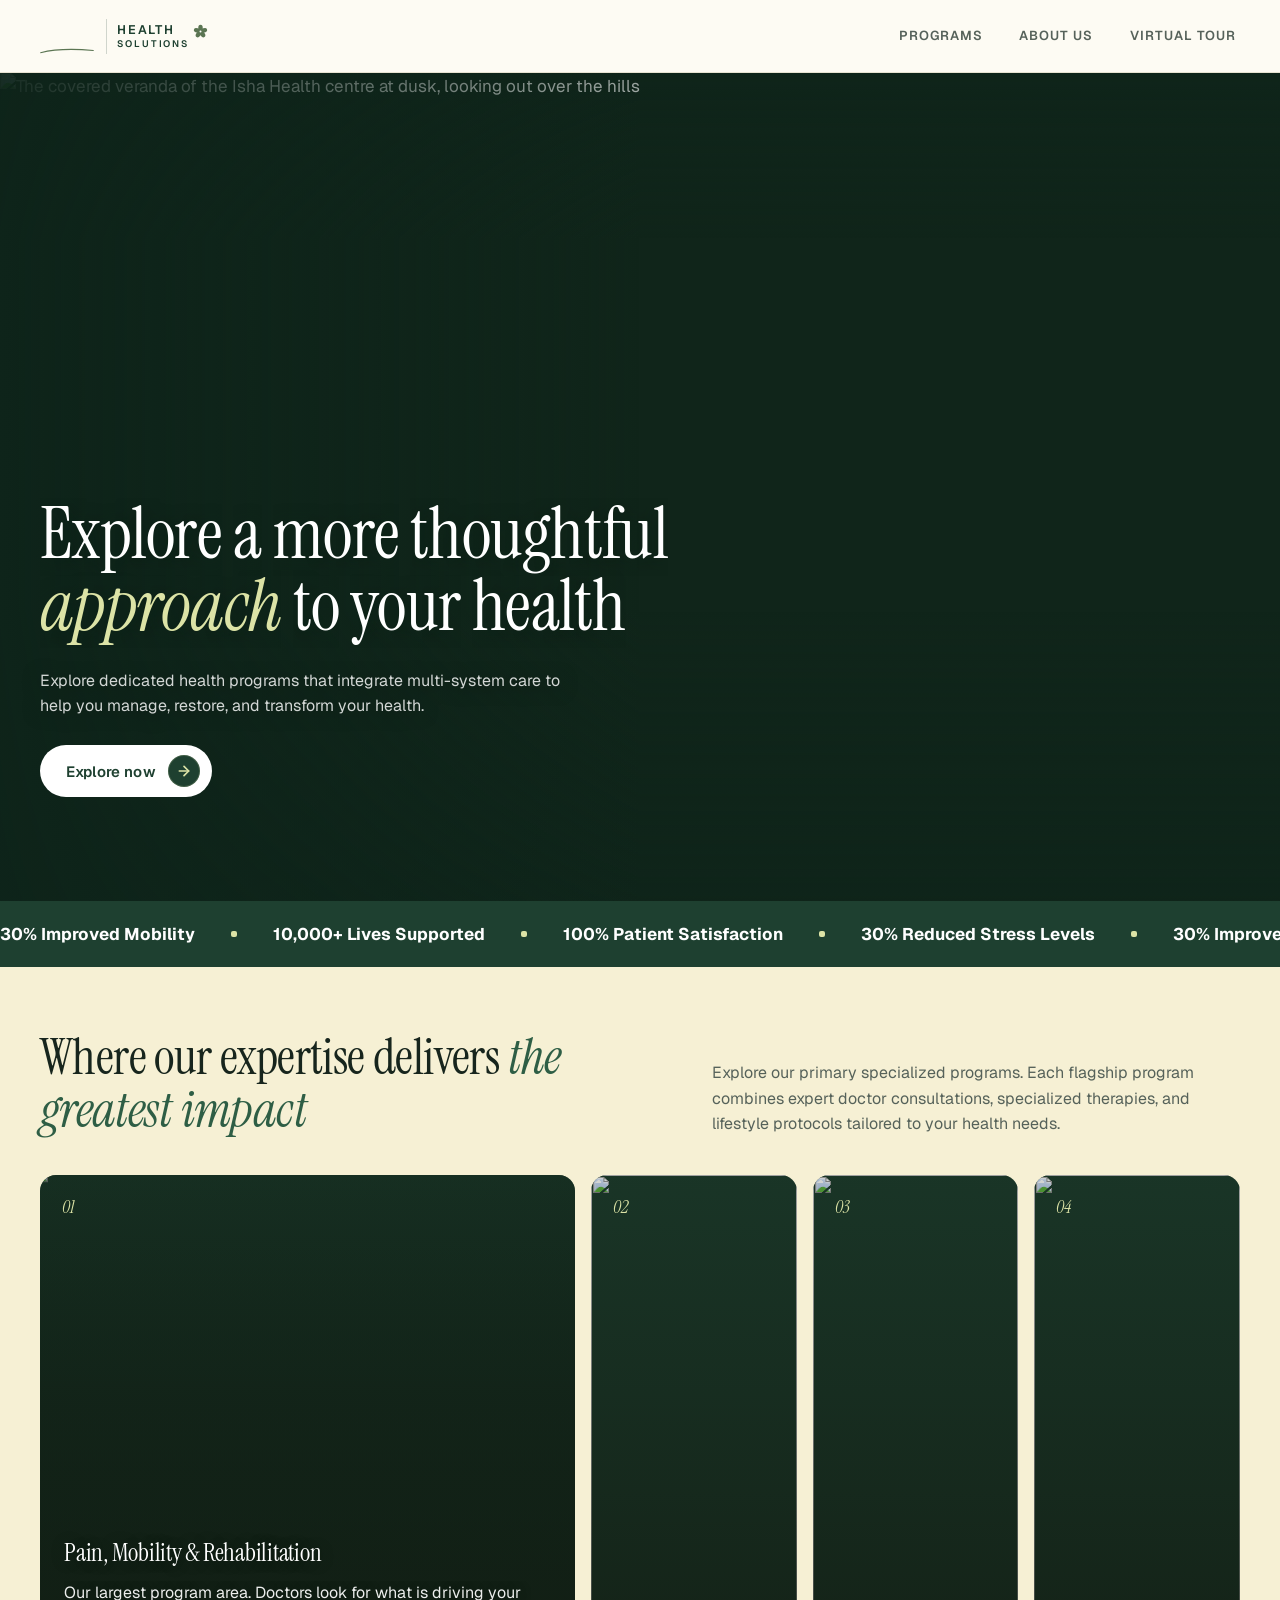
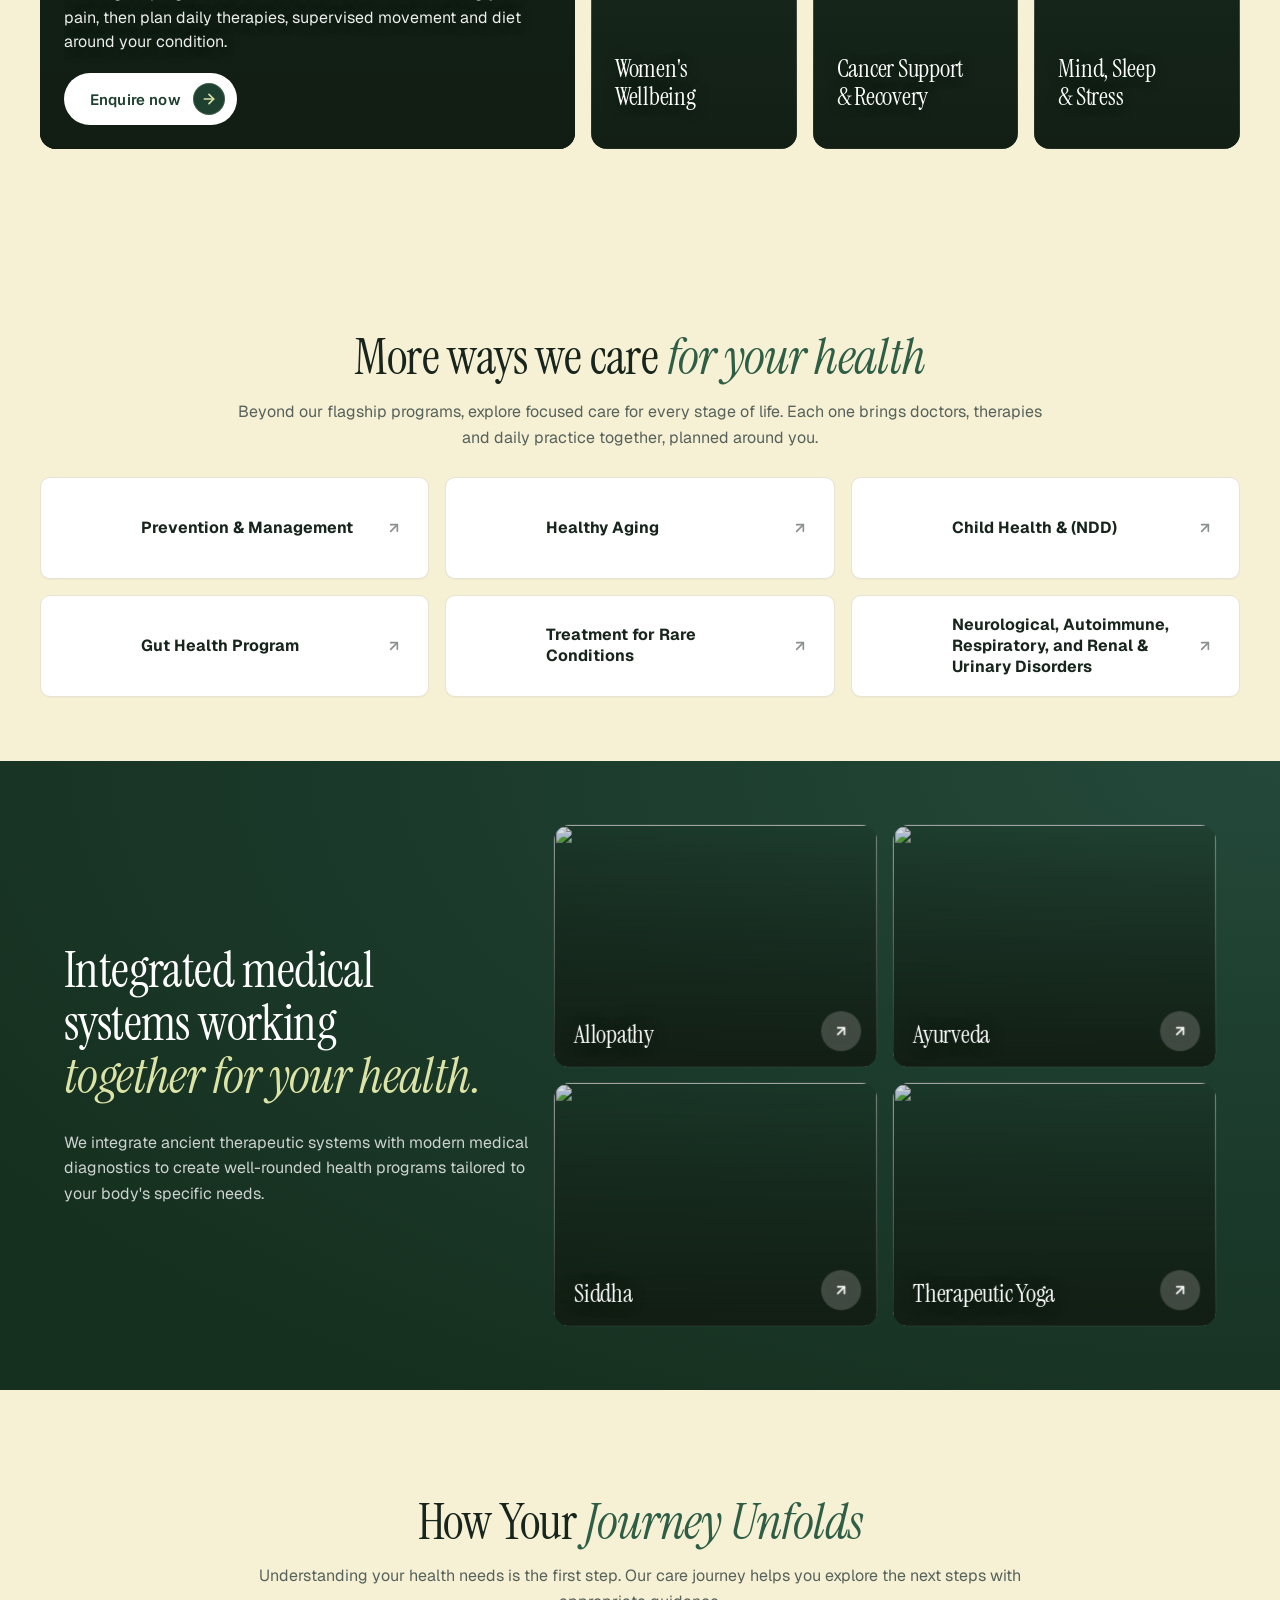
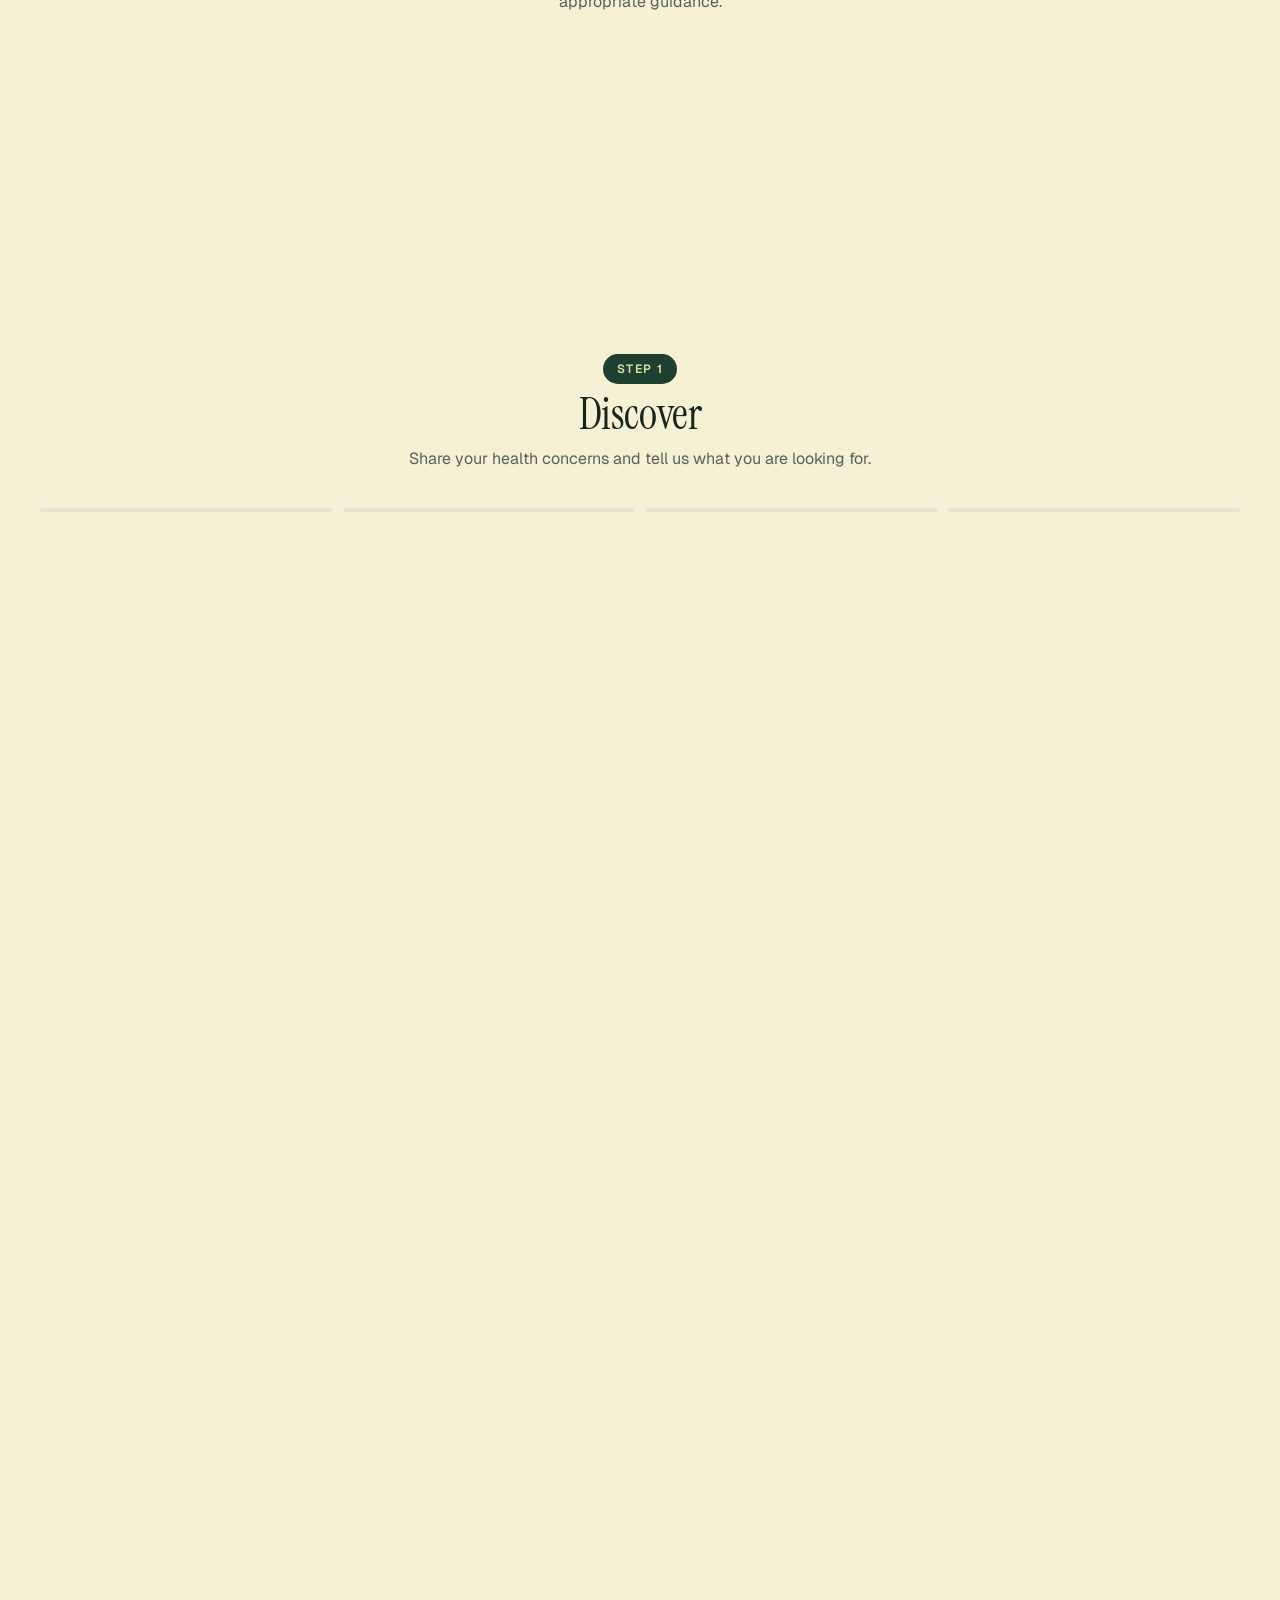
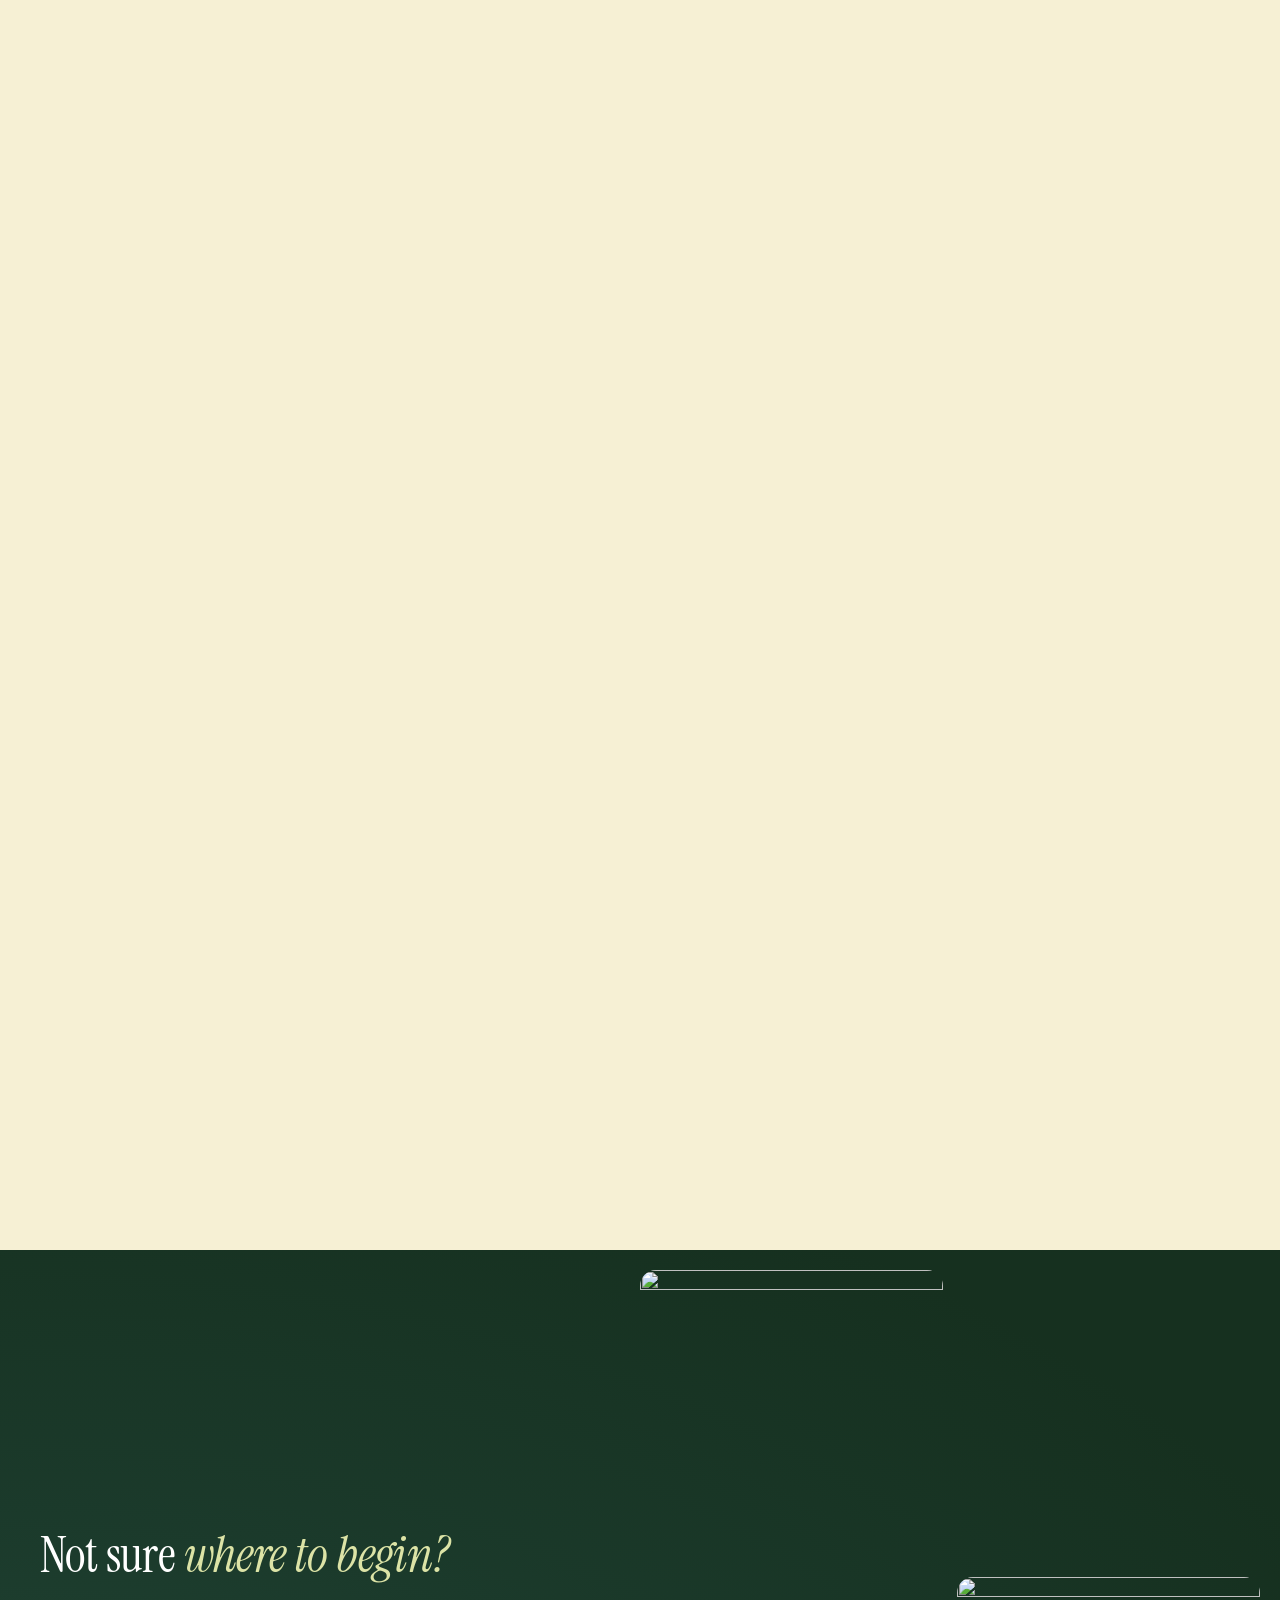
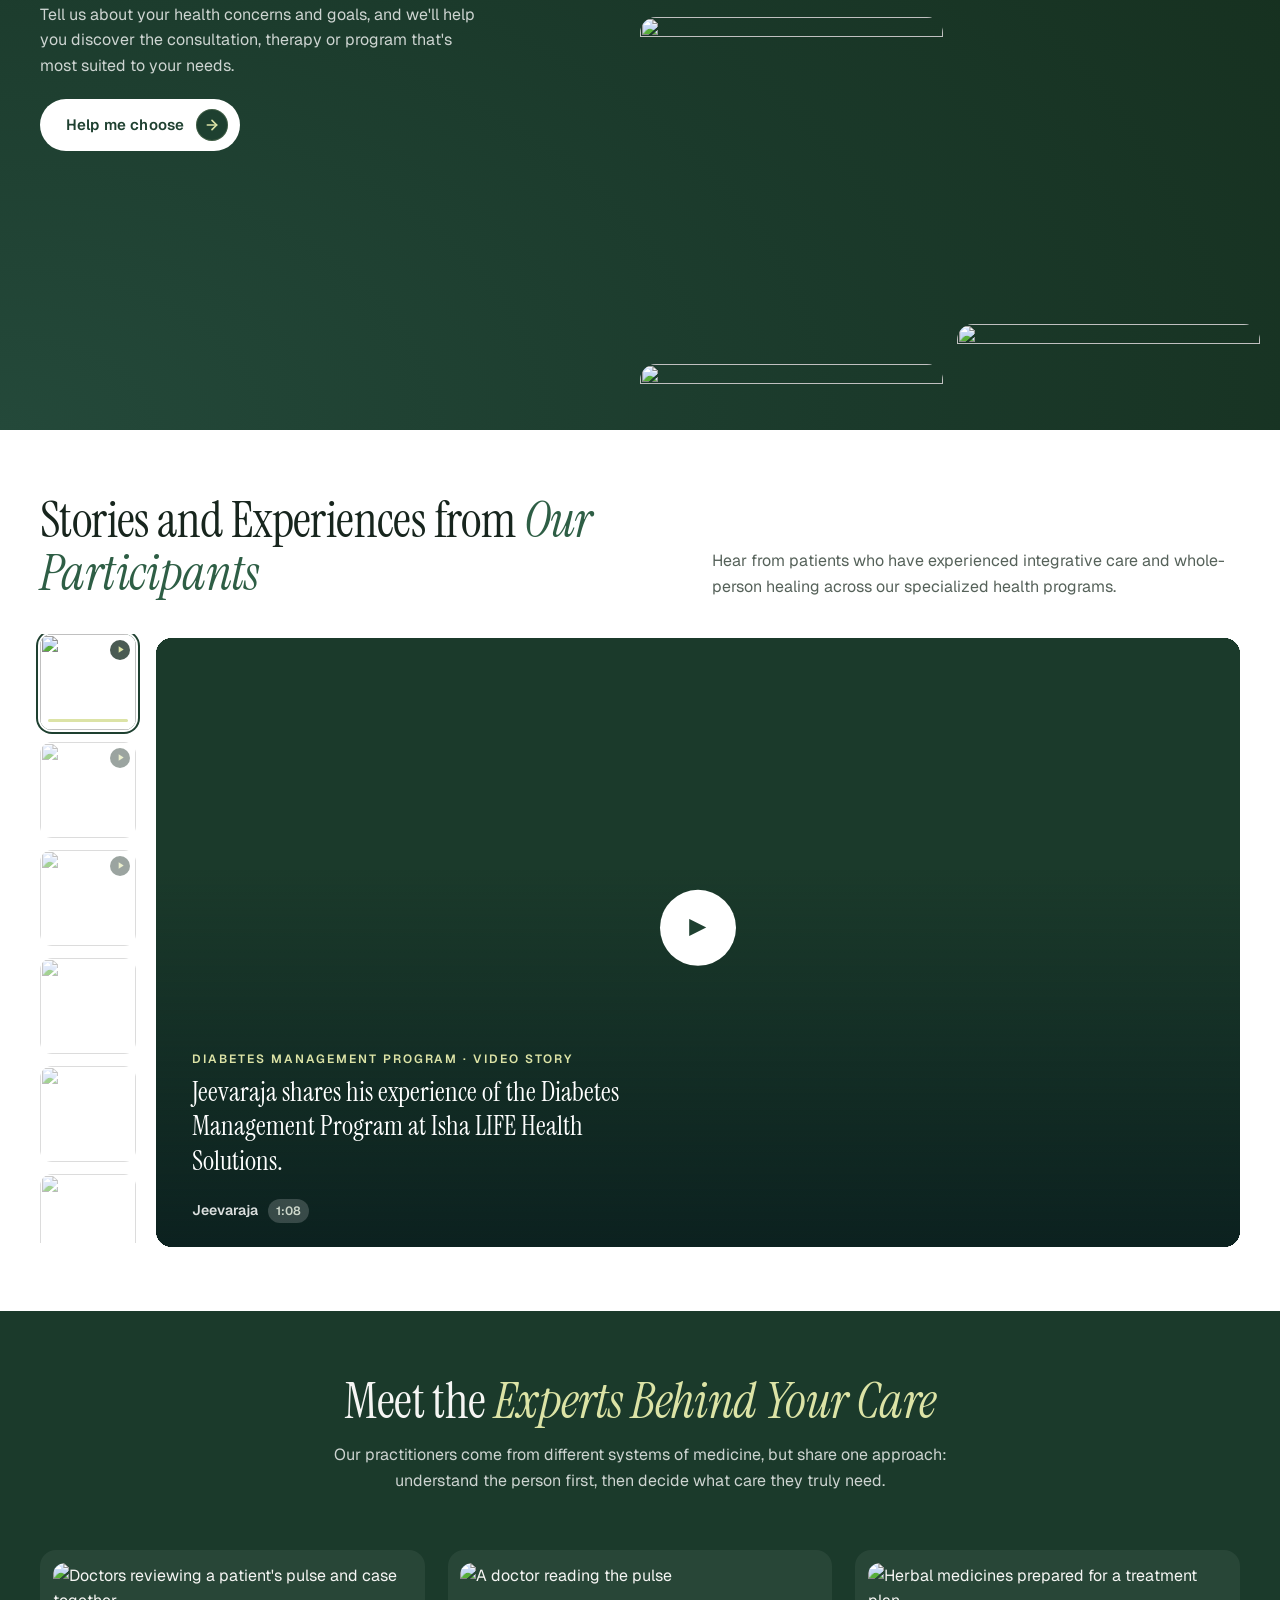
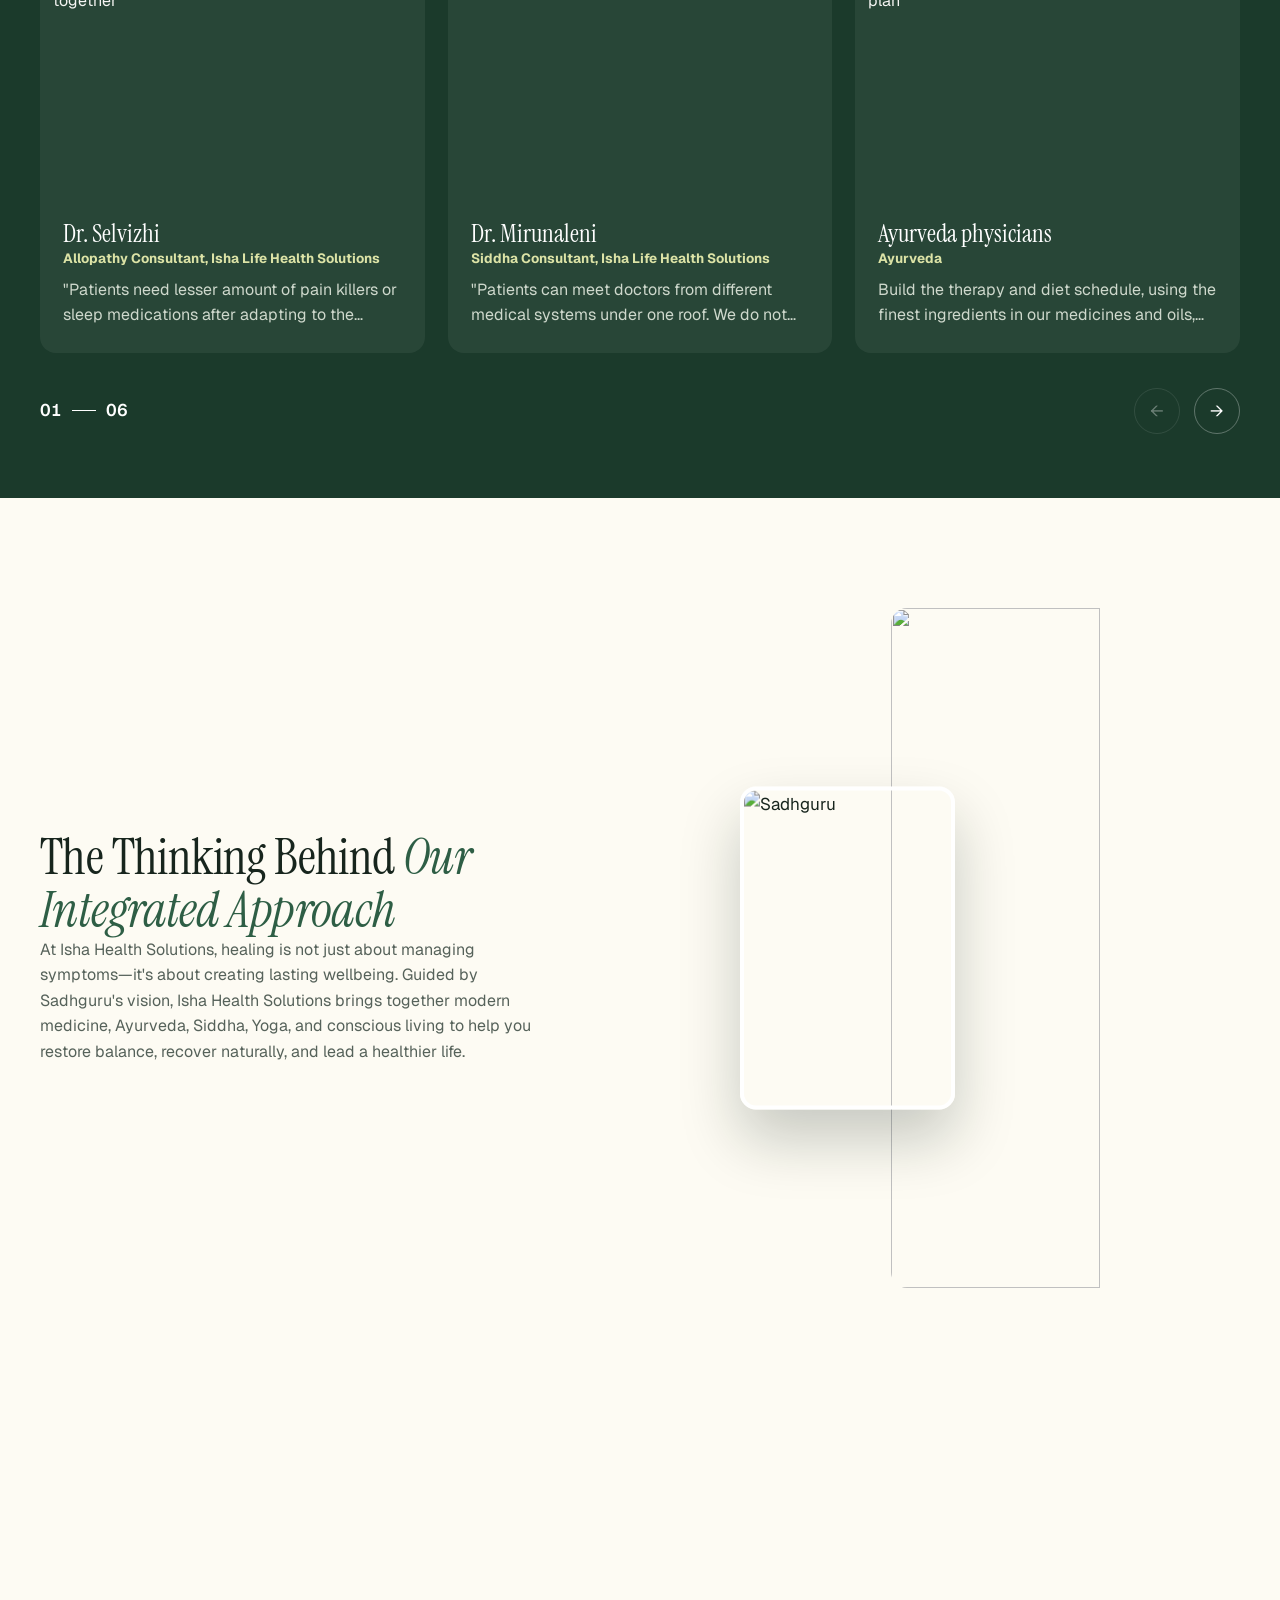
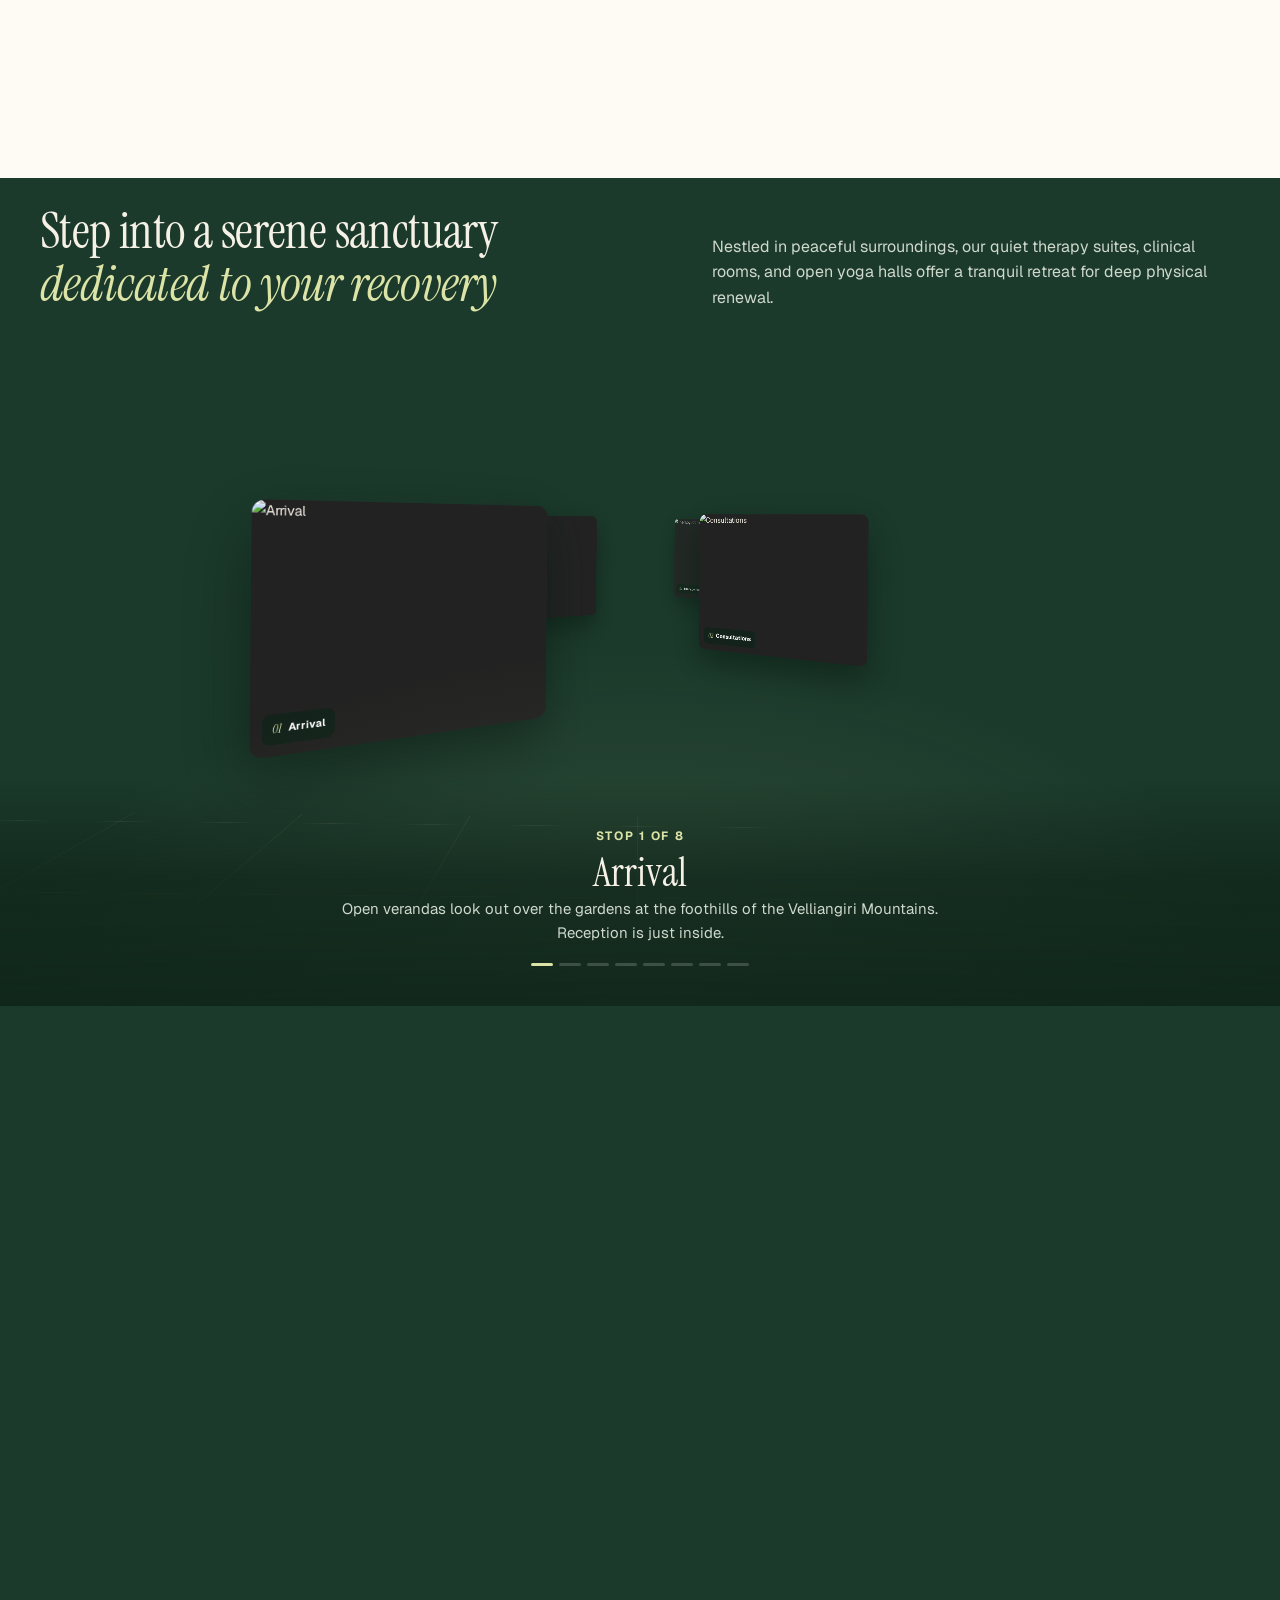
==== index.html @ f6426958 "Add files via upload" ====
<!doctype html><html><head><meta charset=utf8><meta name=viewport content="width=device-width,initial-scale=1,viewport-fit=cover"><style>:root{color-scheme:light;box-sizing:border-box;padding-top:env(safe-area-inset-top,0px);padding-bottom:env(safe-area-inset-bottom,0px)}
html{scroll-padding-top:env(safe-area-inset-top,0px)}
body{margin:0;padding:0;font:14px -apple-system,BlinkMacSystemFont,sans-serif;background:#fff;color:#000}
img{max-width:100%}
[hidden]:not([hidden=until-found i]){display:none!important}</style></head><body>
<title>Isha Health Solutions</title><script>document.documentElement.classList.add('has-ld','is-loading');setTimeout(function(){var d=document.documentElement;if(d.classList.contains('is-loading')){d.classList.remove('is-loading','has-ld')}},4500)</script>
<link rel="stylesheet" href="https://fonts.googleapis.com/css2?family=Instrument+Serif:ital@0;1&family=Geist:wght@400;500;600;700&display=swap">
<style>:root{--bg:#E7F0EC;--card:#fff;--ink:#1D4344;--ink2:#4A6866;--teal:#2C5E5E;--teal2:#1C4243;--sage:#D2E3DC;--sage2:#E7F0EC;--line:#D3E2DC;--mut:#93ABA6;--deep:#0c1a1a;--gold:#E0A53A;
--serif:"Newsreader",Georgia,"Times New Roman",serif;--sans:"Figtree",system-ui,-apple-system,sans-serif;--r:12px;--r-s:8px;--r-m:12px;--r-l:16px;--pill:999px;--sp1:8px;--sp2:16px;--sp3:24px;--sp4:40px;--sp5:64px;--hh:72px;color-scheme:light}
*, *::before, *::after{box-sizing:border-box}
html{scroll-behavior:smooth;scroll-padding-top:var(--hh)}
html, body{overflow-x:clip}
body{margin:0;background:var(--bg);color:var(--ink);font:400 15.5px/1.6 var(--sans)}
img, video{display:block;max-width:100%}
h1, h2, h3{font-family:var(--serif);font-weight:400;margin:0;text-wrap:balance;letter-spacing:-.015em}
h2{font-size:clamp(32px,4.2vw,52px);line-height:1.08}
p{margin:0}
[hidden]{display:none!important}
:focus-visible{outline:3px solid var(--gold);outline-offset:2px}
/* width system: .w = centred with white space either side, .bleed = end to end */
.w{width:min(1172px,100% - 32px);margin-inline:auto}
.band{padding-block:clamp(56px,7vw,96px)}
.csec{padding-block:clamp(10px,1.4vw,18px)}
.cpn{background:#fff;border-radius:var(--r-l);padding:clamp(28px,5vw,64px)}
.hd{display:grid;grid-template-columns:1.1fr 1fr;gap:18px 48px;align-items:end;margin-bottom:36px}
.hd p{color:var(--ink2);max-width:540px}
.hd.one{display:block}
.hd.one h2{font-size:clamp(24px,3.3vw,42px);white-space:nowrap}
.hd.one p{max-width:680px;margin-top:12px}
@media(max-width:820px){.hd.one h2{white-space:normal}}
.hd.c{grid-template-columns:1fr;text-align:center;justify-items:center}
.hd.c p{max-width:640px}
@media(max-width:800px){.hd{grid-template-columns:1fr}}
.btn{display:inline-flex;align-items:center;justify-content:center;gap:12px;border:0;border-radius:999px;padding:8px 8px 8px 22px;font:600 12.5px var(--sans);letter-spacing:.08em;text-transform:uppercase;cursor:pointer;text-decoration:none}
.btn .ci{width:32px;height:32px;border-radius:50%;display:grid;place-items:center;font-size:15px;letter-spacing:0}
.btn-p{background:var(--teal2);color:#fff}
.btn-p .ci{background:#fff;color:var(--teal2)}
.btn-w{background:#fff;color:var(--teal2)}
.btn-w .ci{background:var(--teal2);color:#fff}
.btn.s{padding:13px 24px}
.arr{width:46px;height:46px;border-radius:50%;border:1px solid var(--line);background:var(--card);color:var(--ink);cursor:pointer;display:grid;place-items:center;font-size:17px}
.arr:disabled{opacity:.35;cursor:default}
/* header */
header{position:sticky;top:0;z-index:40;background:rgba(255,255,255,.92);backdrop-filter:blur(12px);border-bottom:1px solid var(--line)}
.nav{height:var(--hh);display:flex;align-items:center;gap:28px}
.logo{display:flex;align-items:center;gap:10px;margin-right:auto;text-decoration:none;color:var(--ink);font:600 13px var(--sans);letter-spacing:.06em}
.logo img{height:36px;width:auto}
.nav a.l{padding:12px 4px;color:var(--ink);text-decoration:none;font-weight:500;font-size:14.5px}
.sr{width:40px;height:40px;border-radius:50%;background:var(--sage2);display:grid;place-items:center;color:var(--ink)}
.nav .btn{text-transform:none;letter-spacing:0;font-size:14px;padding:12px 22px}
@media(max-width:760px){.nav a.l{font-size:13px;padding:12px 2px}.nav{gap:14px}.logo span{display:none}.nav .btn{padding:10px 16px;font-size:13px}}
/* hero: end to end */
.hero{position:relative;overflow:hidden;isolation:isolate;color:#fff;text-align:center;background:linear-gradient(160deg,#2C5E5E 0%,#1C4243 55%,#0f2c2d 100%);padding:clamp(72px,10vw,140px) 16px clamp(72px,9vw,120px);min-height:min(88svh,820px);display:grid;place-items:center}
.hero::before{content:"";position:absolute;inset:-30% -10% auto;height:110%;background:radial-gradient(closest-side,rgba(130,190,180,.34),transparent);z-index:-1;animation:drift 14s ease-in-out infinite alternate}
@keyframes drift{to{transform:translate3d(8%,6%,0) scale(1.12)}}
.hero>div:not(.hx){position:relative}
.hero .pill{position:relative}
.hero h1{font-size:clamp(40px,7vw,96px);line-height:1.06;max-width:1040px;margin-inline:auto}
.hero h1 .ln{display:block;overflow:hidden;padding-bottom:.08em}
.hero h1 .ln>span{display:inline-block;animation:up 1s cubic-bezier(.2,.8,.2,1) both}
.hero h1 .ln:nth-child(2)>span{animation-delay:.12s}
.hero h1 .ln:nth-child(3)>span{animation-delay:.24s}
.hero h1 em, h1 em, h2 em, h3 em{font-style:normal;color:inherit}
.pill{display:inline-block;width:1.9em;height:.86em;border-radius:999px;object-fit:cover;vertical-align:-.08em;margin-inline:.1em;border:2px solid rgba(255,255,255,.55);animation:pop .9s .5s cubic-bezier(.3,1.5,.5,1) both;will-change:translate}
.hero p.sub{max-width:640px;margin:28px auto 34px;color:#CFE3DE;font-size:clamp(15px,1.5vw,18px);animation:up .9s .45s cubic-bezier(.2,.8,.2,1) both}
.hero .btn{animation:up .9s .58s cubic-bezier(.2,.8,.2,1) both}
@keyframes up{from{transform:translateY(105%);opacity:.001}}
@keyframes pop{from{transform:scale(.3) rotate(-8deg);opacity:.001}}
@media(prefers-reduced-motion:reduce){.hero *, .hero::before{animation:none!important}}
/* stats */
.mq{background:var(--teal);color:#fff;overflow:hidden;padding:20px 0}
.mq div{display:flex;gap:44px;width:max-content;animation:mq 40s linear infinite;align-items:center;white-space:nowrap;font:600 17px var(--sans)}
.mq i{width:10px;height:10px;border-radius:50%;background:#fff;opacity:.9}
@keyframes mq{to{transform:translateX(-50%)}}
@media(prefers-reduced-motion:reduce){.mq div, .strip div{animation:none!important}}
/* needs grid (centre) */
.ico{flex:0 0 52px;height:52px;background:var(--teal);-webkit-mask:var(--m) center/contain no-repeat;mask:var(--m) center/contain no-repeat}
/* pillars (end to end) */
.pill4{background:var(--teal2);color:#fff}
.p4h{display:grid;grid-template-columns:1.1fr 1fr;gap:20px 48px;align-items:end;margin-bottom:36px}
.p4h p{color:#CFE3DE;max-width:520px;font-size:16.5px}
.p4h small{display:block;margin-top:14px;color:#9DBDB7;font-size:13px}
.p4g{display:grid;grid-template-columns:repeat(4,1fr);gap:16px}
.fc{perspective:1100px;aspect-ratio:3/4;cursor:pointer;outline:none;border-radius:var(--r);display:block;color:inherit;text-decoration:none}
.fc .in{position:relative;width:100%;height:100%;transition:transform .75s cubic-bezier(.2,.75,.2,1);transform-style:preserve-3d}
.fc.on .in{transform:rotateY(180deg)}
.fc .fr, .fc .bk{position:absolute;inset:0;border-radius:var(--r);overflow:hidden;-webkit-backface-visibility:hidden;backface-visibility:hidden}
.fc .fr img{width:100%;height:100%;object-fit:cover}
.fc .fr::after{content:"";position:absolute;inset:0;background:linear-gradient(transparent 50%,rgba(10,30,30,.82))}
.fc .fr h3{position:absolute;left:20px;right:68px;bottom:18px;line-height:1.05;z-index:1;font-size:clamp(26px,2.6vw,34px);color:#fff}
.fc .go{position:absolute;right:16px;bottom:16px;z-index:1;width:40px;height:40px;border-radius:50%;background:rgba(255,255,255,.25);backdrop-filter:blur(6px);display:grid;place-items:center;color:#fff}
.fc .bk{transform:rotateY(180deg);background:var(--sage);color:var(--ink);padding:22px;display:flex;flex-direction:column;justify-content:space-between}
.fc .bk .ib{width:52px;height:52px;border-radius:50%;background:#fff;display:grid;place-items:center;color:var(--teal)}
.fc .bk .ib svg{width:26px;height:26px}
.fc .bk h3{font:700 20px var(--sans);letter-spacing:.06em;text-transform:uppercase;color:var(--ink)}
.fc .bk p{color:var(--ink2);font-size:14px;margin:8px 0 12px}
.fc:focus-visible{box-shadow:0 0 0 3px var(--gold)}
@media(prefers-reduced-motion:reduce){.fc .in{transition:none}}
@media(max-width:1000px){.p4g{grid-template-columns:repeat(2,1fr)}.p4h{grid-template-columns:1fr}}
@media(max-width:480px){.p4g{grid-template-columns:1fr}.fc{aspect-ratio:16/11}}
/* journey (end to end, scroll driven) */
.jwrap{position:relative;background:var(--sage)}
.jr{position:sticky;top:var(--hh);min-height:calc(100svh - var(--hh));display:grid;align-content:center;padding-block:40px}
.jstage{display:grid;grid-template-columns:320px 1fr;gap:48px;align-items:center;min-height:300px;margin-top:8px}
.jstage .il{height:290px;display:grid;place-items:center}
.jstage .il img{max-height:280px;width:auto;animation:fade .45s both}
.jstage h3{font-size:clamp(32px,4vw,48px)}
.jstage p{color:var(--ink2);margin-top:12px;max-width:480px;font-size:16.5px}
.jstage .tx{animation:fade .45s both}
.jstage .st{display:block;font:600 11px var(--sans);letter-spacing:.14em;text-transform:uppercase;color:var(--teal);margin-bottom:10px}
@keyframes fade{from{opacity:.001;transform:translateY(8px)}}
.jline{display:flex;align-items:center;margin-top:28px}
@media(max-width:760px){.jstage{grid-template-columns:1fr;text-align:center;justify-items:center}.jstage .il{height:190px}.jstage .il img{max-height:180px}}
@media(prefers-reduced-motion:reduce){.jstage *{animation:none!important}}
/* not sure (centre) */
.ns{display:grid;grid-template-columns:1fr 1fr;background:var(--teal2);color:#fff;border-radius:var(--r-l);overflow:hidden;min-height:480px}
.ns .t{padding:clamp(32px,5vw,72px);display:flex;flex-direction:column;justify-content:center;align-items:flex-start;gap:20px}
.ns .t p{color:#CFE3DE;max-width:440px;font-size:16.5px}
.ns .cols{display:grid;grid-template-columns:1fr 1fr;gap:12px;padding:16px;max-height:560px;overflow:hidden}
.ns .col{display:grid;gap:12px;align-content:start;animation:colup 28s linear infinite}
.ns .col:nth-child(2){animation-direction:reverse;margin-top:-40px}
.ns .col img{width:100%;aspect-ratio:3/3.3;object-fit:cover;border-radius:var(--r-s)}
@keyframes colup{to{transform:translateY(-50%)}}
@media(max-width:860px){.ns{grid-template-columns:1fr}.ns .cols{max-height:300px}}
@media(prefers-reduced-motion:reduce){.ns .col{animation:none}}
/* stories (centre) */
.stories{display:grid;grid-template-columns:110px 1fr;gap:20px;align-items:stretch}
.th{display:grid;gap:12px;grid-auto-rows:110px;align-content:start}
.th button{min-height:0;padding:0;border:0;border-radius:var(--r-s);overflow:hidden;cursor:pointer;opacity:.55;background:none;aspect-ratio:1}
.th button[aria-pressed=true]{opacity:1;box-shadow:0 0 0 3px var(--teal)}
.th img{width:100%;height:100%;object-fit:cover}
.vid{position:relative;border-radius:var(--r-m);overflow:hidden;min-width:0;height:476px;background:var(--deep)}
.vid img{width:100%;height:100%;object-fit:cover}
.vid::after{content:"";position:absolute;inset:0;background:linear-gradient(transparent 38%,rgba(10,30,30,.88))}
.play{position:absolute;top:50%;left:50%;translate:-50% -70%;z-index:2;width:76px;height:76px;border-radius:50%;border:0;background:#fff;color:var(--teal2);font-size:24px;cursor:pointer;display:grid;place-items:center;padding-left:4px}
.cap{position:absolute;left:clamp(18px,3vw,36px);right:clamp(18px,3vw,36px);bottom:clamp(16px,3vw,30px);z-index:2;color:#fff}
.cap q{display:block;quotes:"“" "”";font:400 clamp(18px,2vw,26px)/1.35 var(--serif);max-width:760px}
.cap b{display:block;margin-top:14px;font:600 15px var(--sans)}
.cap span{font-size:13px;color:#CFE3DE}
@media(max-width:700px){.stories{grid-template-columns:1fr}.th{grid-template-columns:repeat(4,1fr);grid-auto-rows:auto;order:2}.th button{aspect-ratio:1}.vid{height:auto;min-height:440px}}
/* doctors (centre) */
.car{display:flex;gap:24px;overflow-x:auto;scroll-snap-type:x mandatory;scrollbar-width:none}
.car::-webkit-scrollbar{display:none}
.car>*{scroll-snap-align:start;flex:0 0 calc((100% - 48px)/3)}
@media(max-width:960px){.car>*{flex-basis:78%}}
.dc img{width:100%;aspect-ratio:3/4;object-fit:cover;object-position:top;border-radius:var(--r)}
.dc .nm{margin-top:18px;font:400 26px var(--serif)}
.dc .rl{font:600 12px var(--sans);letter-spacing:.1em;text-transform:uppercase;color:var(--teal);margin-top:2px}
.dc p{color:var(--ink2);margin-top:12px;font-size:14.5px}
.cn{display:flex;align-items:center;gap:14px;margin-top:30px;padding-top:24px;border-top:1px solid var(--line)}
.cn .pg{margin-right:auto;font-weight:600;font-variant-numeric:tabular-nums;display:flex;align-items:center;gap:10px}
.cn .pg i{width:24px;height:1px;background:var(--ink)}
.dots{display:flex;gap:8px;margin-right:auto}
.dots i{width:8px;height:8px;border-radius:50%;background:var(--line)}
.dots i.on{background:var(--teal)}
/* philosophy: centre, zooms into video */
.phw{position:relative}
.phs{position:sticky;top:0;height:100svh;overflow:hidden;display:grid;align-items:center;background:var(--bg)}
.phs>.w{background:var(--sage);border-radius:var(--r-l);padding:clamp(20px,3vw,40px)}
.ph{display:grid;grid-template-columns:1fr 1.05fr;gap:clamp(28px,5vw,72px);align-items:center}
.ph>div:first-child{align-self:center}
.ph p{color:var(--ink2);margin-top:20px;max-width:500px;font-size:16.5px}
.phm{position:relative;height:clamp(380px,76svh,680px)}
.phbg{position:absolute;right:0;top:0;bottom:0;width:60%;height:100%;object-fit:cover;border-radius:var(--r-l)}
.phcard{position:absolute;left:14%;top:50%;translate:0 -50%;width:37%;aspect-ratio:2/3;max-height:56%;object-fit:cover;object-position:45% 25%;border-radius:var(--r-l);border:3px solid var(--bg);outline:1px solid var(--line);box-shadow:0 20px 50px rgba(10,30,30,.25)}
.pv{position:absolute;inset:0;z-index:5;background:var(--deep);opacity:0;pointer-events:none;will-change:clip-path}
.pv video{width:100%;height:100%;object-fit:cover}
.pv::after{content:"";position:absolute;inset:0;background:linear-gradient(transparent 60%,rgba(10,26,18,.45))}
.skip{position:absolute;right:max(16px,calc((100% - 1172px)/2));bottom:28px;z-index:8;display:inline-flex;align-items:center;gap:10px;border:0;border-radius:999px;padding:12px 14px 12px 22px;background:#fff;color:var(--teal2);font:600 13px var(--sans);letter-spacing:.08em;text-transform:uppercase;cursor:pointer;box-shadow:0 10px 30px rgba(10,30,30,.25)}
.skip span{width:26px;height:26px;border-radius:50%;background:var(--teal2);color:#fff;display:grid;place-items:center;font-size:13px}
.phcap{position:absolute;left:max(16px,calc((100% - 1172px)/2));bottom:34px;z-index:7;color:#fff;font:400 clamp(22px,3vw,38px)/1.15 var(--serif);max-width:560px;opacity:0;text-shadow:0 2px 20px rgba(10,26,18,.4)}
@media(max-width:860px){.ph{grid-template-columns:1fr}.phm{height:clamp(240px,38svh,380px);min-height:0}.phs{align-items:start;padding-top:calc(var(--hh) + 16px)}}
.rmph .phw{height:auto!important}
.rmph .phs{position:static;height:auto;padding-block:60px}
.rmph .pv, .rmph .skip, .rmph .phcap{display:none}
/* vr (end to end) */
/* form (centre) */
.fm{display:grid;grid-template-columns:1fr 1fr;gap:40px;align-items:center;background:var(--sage);border-radius:var(--r-l);padding:clamp(24px,5vw,64px)}
.fm .l p{color:var(--ink2);margin-top:16px;max-width:440px}
form.f{background:var(--card);border-radius:var(--r);padding:28px;display:grid;gap:16px}
label{font-weight:600;font-size:13px;display:grid;gap:7px}
textarea{resize:vertical;min-height:100px;line-height:1.5}
input[type=text], input[type=email], input[type=tel], textarea{width:100%;border:1.5px solid var(--line);background:var(--bg);color:var(--ink);border-radius:var(--r-s);padding:13px 16px;font:15px var(--sans)}
.ck{display:flex;gap:10px;align-items:center;font-weight:400}
.ok{color:var(--teal);font-weight:600;min-height:20px}
.strip{overflow:hidden;margin-top:28px;border-radius:var(--r-m)}
.strip div{display:flex;gap:14px;width:max-content;animation:mq 45s linear infinite}
.strip img{width:240px;height:170px;object-fit:cover;border-radius:var(--r-s)}
@media(max-width:860px){.fm{grid-template-columns:1fr}}
/* programs cards (centre) */
.ic{background:var(--card);border:1px solid var(--line);border-radius:var(--r);overflow:hidden;display:flex;flex-direction:column}
.ic img{height:240px;width:100%;object-fit:cover}
.ic div{padding:26px 28px 24px;display:flex;flex-direction:column;gap:10px;flex:1}
.ic h3{font:600 17px var(--sans);letter-spacing:.04em;text-transform:uppercase}
.ic p{color:var(--ink2);font-size:14.5px}
.ic a{margin-top:auto;padding-block:12px 4px;min-height:44px;font:700 12px var(--sans);letter-spacing:.12em;color:var(--teal);text-decoration:none}
/* faq (centre) */
.fq{width:min(800px,100%);margin-inline:auto}
.fql{list-style:none;margin:0;padding:0;border-top:1px solid var(--line)}
.fql li{border-bottom:1px solid var(--line)}
.fql button{width:100%;text-align:left;display:grid;grid-template-columns:1fr 32px;gap:12px;align-items:center;border:0;background:none;color:var(--ink);font:500 18px/1.35 var(--sans);padding:22px 0;cursor:pointer}
.fql .pm{width:32px;height:32px;border-radius:50%;border:1px solid var(--line);display:grid;place-items:center;font:400 20px/1 var(--sans)}
.fql li.op .pm{background:var(--teal2);color:#fff;border-color:var(--teal2)}
.fan{padding:0 56px 24px 0;color:var(--ink2);font-size:16px;animation:fade .3s both}
footer{padding-block:36px;color:var(--ink2);font-size:13px;border-top:1px solid var(--line);text-align:center}
/* side sheet */
.sheet{position:fixed;top:0;right:0;bottom:0;z-index:61;width:min(480px,100vw);background:var(--card);transform:translateX(102%);transition:transform .38s cubic-bezier(.2,.8,.2,1);overflow-y:auto;display:flex;flex-direction:column;box-shadow:-20px 0 60px rgba(10,30,30,.25)}
.sheet.on{transform:none}
.sheet .x{position:absolute;top:14px;right:14px;z-index:2;width:42px;height:42px;border-radius:50%;border:0;background:rgba(255,255,255,.92);cursor:pointer;font-size:20px;color:var(--ink)}
.sheet h3{font:400 34px/1.1 var(--serif)}
.sheet hr{border:0;border-top:1px solid var(--line);margin:4px 0}
.sheet h4{margin:0;font:600 17px var(--sans)}
.sheet form{padding:0;gap:14px;background:none}
@media(prefers-reduced-motion:reduce){.sheet{transition:none}}
.hm .i{width:16px;height:16px;flex:none}
body.lock{overflow:hidden}
.hm{position:fixed;inset:0;z-index:80;background:rgba(10,26,18,.5);backdrop-filter:blur(6px);display:grid;place-items:center;padding:calc(16px + env(safe-area-inset-top,0px)) max(16px,env(safe-area-inset-right,0px)) calc(16px + env(safe-area-inset-bottom,0px)) max(16px,env(safe-area-inset-left,0px));animation:hmIn .35s ease both}
.hm[hidden]{display:none!important}
@keyframes hmIn{from{opacity:0}}
.hm .box{position:relative;width:min(1100px,100%);height:min(740px,100%);background:var(--ground);color:var(--ink);border-radius:28px;display:grid;grid-template-rows:auto auto minmax(0,1fr) auto auto;overflow:hidden;box-shadow:0 40px 120px rgba(10,26,18,.4);font-family:var(--f-body);animation:boxIn .5s cubic-bezier(.2,.8,.2,1) both}
@keyframes boxIn{from{opacity:0;transform:translateY(24px) scale(.98)}}
.hm .hd{padding:24px 32px 0}
.hm .hrow{display:flex;align-items:center;gap:14px}
.hm .steps{flex:1;display:grid;grid-auto-flow:column;grid-auto-columns:1fr;gap:4px;list-style:none;margin:0;padding:4px;border-radius:999px;background:var(--hm-tab)}
.hm .steps li{position:relative;display:flex;align-items:center;justify-content:center;gap:6px;height:36px;border-radius:999px;font:700 12px/1 var(--f-body);letter-spacing:.1em;text-transform:uppercase;color:var(--hm-sub);transition:background .35s,color .35s}
.hm .steps li i{display:none}
.hm .steps li.done{color:var(--ink)}
.hm .steps li.done::before{content:"";width:14px;height:14px;border-radius:50%;background:var(--lime) url("data:image/svg+xml,%3Csvg xmlns='http://www.w3.org/2000/svg' viewBox='0 0 12 12'%3E%3Cpath d='M2.8 6.2l2.1 2.1 4.3-4.6' fill='none' stroke='%231A1F05' stroke-width='1.8' stroke-linecap='round' stroke-linejoin='round'/%3E%3C/svg%3E") center/10px no-repeat}
.hm .steps li.cur{background:var(--ground);color:var(--ink);box-shadow:0 1px 3px rgba(10,26,18,.08),0 0 0 1px var(--hm-line)}
.hm .x{flex:none;width:44px;height:44px;border-radius:50%;border:0;background:var(--hm-tab);color:var(--ink);cursor:pointer;display:grid;place-items:center;transition:background .2s,transform .2s}
.hm .x:hover{background:var(--hm-tab-on);transform:rotate(90deg)}
.hm .x svg{width:15px;height:15px}
.hm .ttl{margin:0;padding:22px 32px 0;text-align:center;font:400 clamp(26px,2.6vw,34px)/1.15 var(--f-display);text-wrap:balance}
.hm .ttl em{font-style:italic;color:var(--olive)}
.hm .ct{padding:22px 32px 8px;overflow:auto;min-height:0;display:grid}
.hm .ct>*{animation:stIn .45s cubic-bezier(.2,.8,.2,1) both}
@keyframes stIn{from{opacity:0;transform:translateY(10px)}}
.hm .err{margin:0;padding:0 32px 8px;text-align:center;color:#B4462A;font-weight:700;font-size:14px}
.hm .err:empty{display:none}
.hm .ft{display:flex;justify-content:space-between;align-items:center;gap:12px;padding:16px 32px 20px}
.hm .ft .meta{flex:1;text-align:center;font-size:13px;color:var(--hm-sub);font-variant-numeric:tabular-nums}
.hm .prev{border:1px solid var(--hm-line);background:var(--ground);color:var(--ink);border-radius:999px;height:48px;padding:0 26px;font:700 15px/1 var(--f-body);cursor:pointer;transition:border-color .2s}
.hm .prev:hover:not(:disabled){border-color:var(--ink)}
.hm .prev:disabled{opacity:0;pointer-events:none}
.hm .go{display:inline-flex;align-items:center;gap:12px;height:48px;border:0;background:var(--ink);color:var(--ground);border-radius:999px;padding:0 8px 0 24px;font:700 15px/1 var(--f-body);cursor:pointer;text-decoration:none;transition:transform .2s}
.hm .go:hover{transform:translateY(-1px)}
.hm .go .ar{width:34px;height:34px;border-radius:50%;background:var(--lime);color:var(--lime-ink);display:grid;place-items:center;transition:transform .25s}
.hm .go:hover .ar{transform:translateX(2px)}
.hm .go[hidden]{display:none}
.hm .hpill{display:flex;align-items:center;gap:10px;min-height:48px;padding:10px 16px 10px 14px;border-radius:14px;border:1px solid var(--hm-line);background:var(--ground);color:var(--ink);font:600 15px/1.3 var(--f-body);text-align:left;cursor:pointer;transition:border-color .2s,box-shadow .2s,background .2s}
.hm .hpill:hover{border-color:var(--hm-sub)}
.hm .hpill .tk{flex:none;width:18px;height:18px;border-radius:50%;border:1.5px solid var(--hm-line);display:grid;place-items:center;color:var(--lime-ink);transition:background .2s,border-color .2s}
.hm .hpill .tk svg{width:10px;height:10px;opacity:0;transform:scale(.4);transition:opacity .2s,transform .3s cubic-bezier(.2,.8,.2,1.4)}
.hm .hpill[aria-pressed="true"]{border-color:var(--ink);box-shadow:inset 0 0 0 1px var(--ink)}
.hm .hpill[aria-pressed="true"] .tk{background:var(--lime);border-color:var(--lime)}
.hm .hpill[aria-pressed="true"] .tk svg{opacity:1;transform:none}
.hm .hpill small{margin-left:auto;padding-left:8px;font-weight:500;font-size:12.5px;color:var(--hm-sub);white-space:nowrap}
.hm .note{margin:0;font-size:13px;color:var(--hm-sub);text-align:center}
.hm .note button{border:0;background:none;padding:0;font:inherit;font-weight:700;color:var(--ink);text-decoration:underline;text-underline-offset:3px;cursor:pointer}
.hm .info{width:min(760px,100%);margin:0 auto;display:grid;gap:26px;align-content:center}
.hm .q{display:grid;gap:12px}
.hm .q>b{text-align:center;font:700 13px/1 var(--f-body);letter-spacing:.12em;text-transform:uppercase;color:var(--hm-sub)}
.hm .dqs{display:grid;grid-template-columns:repeat(2,minmax(0,1fr));gap:12px;align-content:start}
.hm .dq{display:grid;grid-template-columns:44px minmax(0,1fr);gap:14px;align-items:start;padding:16px;border:1px solid var(--hm-line);border-radius:18px;background:var(--paper)}
.hm .dq img.av{width:44px;height:44px;border-radius:50%}
.hm .dq b{display:block;font:700 15px/1.3 var(--f-body);margin:2px 0 10px}
.hm .opts{display:grid;grid-template-columns:repeat(3,minmax(0,1fr));gap:8px}
.hm .opts .hpill{min-height:56px;padding:8px 10px;font-size:13px;font-weight:600;align-items:center}
.hm .opts .hpill .tk{width:16px;height:16px}
.hm .sym{display:grid;grid-template-columns:minmax(0,.8fr) minmax(0,1.2fr);gap:28px;min-height:0;padding:20px;border:1px solid var(--hm-line);border-radius:24px;background:var(--paper)}
.hm .bcard{display:grid;place-items:center;min-height:0;padding:14px;border-radius:18px;background:var(--ground);border:1px solid var(--hm-line)}
.hm .bcard svg{display:block;height:100%;max-height:400px;width:auto;max-width:100%}
.hm .bcard path{fill:var(--hm-body);cursor:pointer;transition:fill .25s}
.hm .bcard path:hover{fill:color-mix(in srgb,var(--olive) 30%,var(--hm-body))}
.hm .bcard path.has{fill:color-mix(in srgb,var(--olive) 55%,var(--hm-body))}
.hm .bcard path.on{fill:var(--olive)}
.hm .bcard path:focus-visible{outline:none;stroke:var(--ink);stroke-width:2}
.hm .sfa{display:grid;gap:14px;align-content:start;min-height:0}
.hm .inp{width:100%;height:50px;border:1px solid var(--hm-line);border-radius:999px;padding:0 22px;font:400 15px/1 var(--f-body);background:var(--ground);color:var(--ink)}
.hm .inp::placeholder{color:var(--hm-sub)}
.hm .inp:focus{outline:none;border-color:var(--ink)}
.hm .lab{display:flex;justify-content:space-between;align-items:center;font:700 11px/1 var(--f-body);letter-spacing:.16em;text-transform:uppercase;color:var(--hm-sub)}
.hm .lab button{border:0;background:none;padding:0;font:inherit;letter-spacing:.1em;color:var(--ink);text-decoration:underline;text-underline-offset:3px;cursor:pointer}
.hm .chips{display:flex;flex-wrap:wrap;gap:8px}
.hm .chips .hpill{min-height:40px;padding:8px 14px 8px 10px;border-radius:999px;font-size:14px}
.hm .chips .hpill .tk{width:16px;height:16px}
.hm .picked{display:flex;flex-wrap:wrap;gap:6px;align-items:center;padding-top:14px;border-top:1px dashed var(--hm-line);font:700 11px/1 var(--f-body);letter-spacing:.14em;text-transform:uppercase;color:var(--hm-sub)}
.hm .picked:empty{display:none}
.hm .picked span{background:var(--lime);color:var(--lime-ink);border-radius:999px;padding:6px 10px;font:600 13px/1 var(--f-body);letter-spacing:0;text-transform:none}
.hm .res{display:grid;gap:12px;align-content:start}
.hm .two{display:grid;grid-template-columns:minmax(0,1.2fr) minmax(0,1fr);gap:14px}
.hm .pan{padding:14px 20px;border:1px solid var(--hm-line);border-radius:22px;background:var(--paper)}
.hm .pan h6{margin:0;font:700 17px/1.2 var(--f-body)}
.hm .pan .sub{margin-top:4px;font-size:13px;color:var(--hm-sub)}
.hm .dwrap{display:flex;gap:24px;align-items:center;margin-top:8px}
.hm .chart{width:104px;height:104px;flex:none}
.hm .chart text{font:700 7px var(--f-body)}
.hm .dbars{flex:1;display:grid;gap:10px;min-width:0;margin-top:12px}
.hm .dwrap .dbars{margin-top:0}
.hm .dbar{display:grid;gap:5px}
.hm .dbar span{display:flex;justify-content:space-between;font:600 13px/1 var(--f-body)}
.hm .dbar span em{font-style:normal;font-variant-numeric:tabular-nums;color:var(--hm-sub)}
.hm .dbar i{display:block;height:8px;border-radius:99px;background:var(--hm-track);overflow:hidden}
.hm .dbar i b{display:block;height:100%;border-radius:99px;animation:grow .9s cubic-bezier(.2,.7,.2,1) both}
.hm .rh{margin:4px 0 0;font:700 12px/1 var(--f-body);letter-spacing:.14em;text-transform:uppercase;color:var(--hm-sub)}
.hm .recs{display:grid;grid-template-columns:repeat(2,minmax(0,1fr));gap:12px}
.hm .recs.col{grid-template-columns:1fr}
.hm .rec{display:grid;grid-template-columns:minmax(0,1fr) auto;gap:2px 16px;align-items:center;padding:14px 18px;border:1px solid var(--hm-line);border-radius:20px;background:var(--paper);cursor:pointer;text-align:left;transition:border-color .25s,background .25s,box-shadow .25s,transform .25s}
.hm .rec:hover{border-color:var(--hm-sub)}
.hm .rec[aria-pressed="true"]{background:#fff;color:#111;border-color:#111;box-shadow:0 14px 36px rgba(10,26,18,.14)}
.hm .rec .bd{grid-column:1;justify-self:start;margin-bottom:6px;padding:5px 9px;border-radius:6px;background:var(--hm-tab-on);color:var(--ink);font:800 10.5px/1 var(--f-body);letter-spacing:.08em;text-transform:uppercase}
.hm .rec[aria-pressed="true"] .bd{background:var(--lime);color:var(--lime-ink)}
.hm .rec b{grid-column:1;font:700 16.5px/1.3 var(--f-body)}
.hm .rec .w{grid-column:1;font-size:13.5px;line-height:1.45;color:var(--hm-sub)}
.hm .rec[aria-pressed="true"] .w{color:#5a5a5a}
.hm .rec .vp{grid-column:2;grid-row:1/4;display:inline-flex;align-items:center;gap:6px;height:40px;padding:0 16px;border-radius:999px;border:1px solid currentColor;font:700 13.5px/1 var(--f-body);text-decoration:none;white-space:nowrap;transition:background .2s,color .2s}
.hm .rec[aria-pressed="true"] .vp{background:#111;border-color:#111;color:#fff}
.hm .rec .vp svg{width:13px;height:13px}
.hm .split{display:grid;grid-template-columns:minmax(0,.9fr) minmax(0,1.1fr);gap:20px;align-items:start}
.hm .colA{display:grid;gap:12px;align-content:start}
.hm .ccard{display:flex;justify-content:space-between;align-items:center;gap:12px;width:100%;padding:11px 16px;border:1px solid var(--hm-line);border-radius:18px;background:var(--paper);color:inherit;font:inherit;text-align:left;cursor:pointer;transition:border-color .2s}
.hm .ccard:hover{border-color:var(--hm-sub)}
.hm .ccard b{display:block;margin-bottom:8px;font:700 15px/1.2 var(--f-body)}
.hm .mt{display:flex;align-items:center;gap:8px;font-size:13px;color:var(--hm-sub)}
.hm .mt span{display:flex;gap:3px}
.hm .mt i{width:14px;height:5px;border-radius:99px;background:var(--hm-track)}
.hm .mt i.f{background:var(--olive)}
.hm .ccard .why{display:block;margin-top:6px;font-size:12.5px;color:var(--hm-sub)}
.hm .ccard img{width:16px;height:16px;transition:transform .2s}
.hm .ccard[aria-expanded="true"] img{transform:rotate(90deg)}
.hm .pp{display:grid;gap:10px;padding:16px 18px;border:1px solid var(--hm-line);border-radius:18px;background:var(--paper);font-size:14px;color:var(--hm-sub)}
.hm .pp .r{display:flex;justify-content:space-between;gap:10px}
.hm .pp b{color:var(--ink);font-weight:700}
.hm .pp button{border:0;background:none;padding:0;color:var(--ink);font:700 13.5px/1 var(--f-body);text-decoration:underline;text-underline-offset:3px;cursor:pointer}
.hm .pp .so{display:flex;gap:6px;align-items:center;justify-self:start;color:var(--hm-sub);text-decoration:none}
.hm .pp .so img{width:14px;height:14px}
.hm .flag{padding:12px 16px;border-radius:14px;background:color-mix(in srgb,#B4462A 12%,var(--ground));font-size:14px}
.hm .flag b{color:#B4462A}
:root[data-theme="dark"] .hm .rec[aria-pressed="true"] .vp{background:#111}
@media (max-height:760px){.hm .ttl{padding-top:16px}.hm .ct{padding-top:16px}.hm .dq{padding:12px}.hm .opts .hpill{min-height:48px}.hm .chart{width:110px;height:110px}}
@media (max-width:860px){.hm{padding:0}.hm .box{height:100%;border-radius:0}.hm .hd, .hm .ct, .hm .ft, .hm .ttl{padding-left:16px;padding-right:16px}.hm .steps li{font-size:10px;letter-spacing:.04em}.hm .steps li.done::before{display:none}.hm .dqs, .hm .sym, .hm .two, .hm .split, .hm .recs{grid-template-columns:1fr}.hm .bcard{height:240px}.hm .ft .meta{display:none}.hm .rec{grid-template-columns:1fr}.hm .rec .vp{grid-column:1;grid-row:auto;justify-self:start;margin-top:10px}}
.hm .lb{display:block;margin-bottom:12px;font:700 11.5px/1 var(--f-body);letter-spacing:.14em;text-transform:uppercase;color:var(--hm-sub)}
.hm .info{width:100%;max-width:none;display:grid;grid-template-columns:minmax(0,1fr) minmax(0,1.15fr);gap:40px;align-content:center;align-items:start}
.hm .modes{display:grid;gap:10px}
.hm .mode{position:relative;display:flex;align-items:flex-start;gap:14px;padding:18px 20px;border:1px solid var(--hm-line);border-radius:18px;background:var(--ground);color:var(--ink);text-align:left;cursor:pointer;font:inherit;transition:border-color .2s,box-shadow .2s}
.hm .mode:hover{border-color:var(--hm-sub)}
.hm .mode .tk{flex:none;margin-top:2px;width:20px;height:20px;border-radius:50%;border:1.5px solid var(--hm-line);display:grid;place-items:center;color:var(--lime-ink);transition:background .2s,border-color .2s}
.hm .mode .tk svg{width:11px;height:11px;opacity:0;transform:scale(.4);transition:opacity .2s,transform .3s cubic-bezier(.2,.8,.2,1.4)}
.hm .mode[aria-pressed="true"]{border-color:var(--ink);box-shadow:inset 0 0 0 1px var(--ink)}
.hm .mode[aria-pressed="true"] .tk{background:var(--lime);border-color:var(--lime)}
.hm .mode[aria-pressed="true"] .tk svg{opacity:1;transform:none}
.hm .mode .mt2{display:grid;gap:4px}
.hm .mode .mt2 b{font:700 16px/1.25 var(--f-body)}
.hm .mode .mt2 span{font-size:13.5px;line-height:1.45;color:var(--hm-sub)}
.hm .mode em{position:absolute;top:16px;right:16px;font:800 10px/1 var(--f-body);font-style:normal;letter-spacing:.08em;text-transform:uppercase;background:var(--lime);color:var(--lime-ink);padding:5px 8px;border-radius:6px}
.hm .about{display:grid;gap:24px;padding:22px 24px;border-radius:22px;background:var(--paper);border:1px solid var(--hm-line)}
.hm .about .q{display:block}
.hm .grid2{display:grid;grid-template-columns:repeat(2,minmax(0,1fr));gap:10px}
.hm .grid3{display:grid;grid-template-columns:repeat(3,minmax(0,1fr));gap:10px}
.hm .about .note{text-align:left}
.hm .dqs{grid-template-columns:1fr;width:min(880px,100%);margin:0 auto;gap:12px}
.hm .dq{grid-template-columns:64px minmax(0,1fr);gap:18px;align-items:center;padding:18px 22px}
.hm .dq img.av{width:64px;height:64px}
.hm .dq b{font-size:16px;margin:0 0 12px}
.hm .opts .hpill{min-height:46px;padding:8px 14px 8px 12px;font-size:14px}
@media (max-width:860px){.hm .info{grid-template-columns:1fr;gap:20px}.hm .grid3{grid-template-columns:1fr 1fr}.hm .dq{grid-template-columns:44px minmax(0,1fr);padding:14px}.hm .dq img.av{width:44px;height:44px}.hm .opts{grid-template-columns:1fr}.hm .mode em{position:static;align-self:flex-start}}
.hm .pgb{flex:1;display:grid;gap:10px}
.hm .pgl{font:600 13px/1 var(--f-body);color:var(--hm-sub);letter-spacing:.02em}
.hm .pgl b{color:var(--ink)}
.hm .steps{gap:6px;padding:0;background:none;border-radius:0}
.hm .steps li{height:6px;border-radius:99px;background:var(--hm-tab);font-size:0;box-shadow:none;padding:0;overflow:hidden}
.hm .steps li span{display:none}
.hm .steps li.done::before{display:none}
.hm .steps li.done{background:var(--ink)}
.hm .steps li.cur{background:var(--olive);box-shadow:none}
.hm .ttl{text-align:left;padding-top:20px}
.hm .ttl:focus{outline:none}
.hm .box{grid-template-rows:auto minmax(0,1fr) auto}
.hm .err{position:absolute;left:32px;right:32px;bottom:84px;padding:0;text-align:left;pointer-events:none}
.hm .ft{padding:16px 32px 24px;border-top:1px solid var(--hm-line)}
.hm .ft .go, .hm .ft .prev{height:48px}
.hm .info{align-items:stretch;align-content:start}
.hm .info .modes{padding:22px 24px;border-radius:22px;background:var(--paper);border:1px solid var(--hm-line);gap:12px}
.hm .info .modes{align-content:start}
.hm .info .about{height:100%;align-content:start}
.hm .info .lb{margin:0}
.hm .dqs{width:100%;max-width:none;margin:0}
.hm .ttl{padding-left:0;padding-right:0}
.hm .dqs{grid-template-columns:repeat(3,minmax(0,1fr));gap:16px;align-items:stretch}
.hm .dqs .lb{grid-column:1/-1;margin:0}
.hm .dq{grid-template-columns:64px minmax(0,1fr);gap:14px 14px;align-items:center;align-content:start;padding:20px;background:var(--ground);border-radius:16px}
.hm .dq>div{display:contents}
.hm .dq b{grid-column:2;margin:0;font-size:16px}
.hm .dq .opts{grid-column:1/-1;grid-template-columns:1fr;gap:8px;margin-top:4px}
.hm .dq .opts .hpill{min-height:46px;font-size:14px}
@media (max-width:860px){.hm .dqs{grid-template-columns:1fr}}
.hm .about{gap:34px}
.hm .about .q{display:grid;gap:12px}
.hm .grid3{display:flex;flex-wrap:wrap;gap:8px}
.hm .grid3 .hpill{flex:1 1 auto;white-space:nowrap}
.hm a{color:inherit}
.hm .rec[aria-pressed=true] .vp{background:var(--teal2);border-color:var(--teal2);color:#fff}
.hm .hd{display:block;margin:0;grid-template-columns:none;gap:0}
.hm .ttl em{font-style:normal;color:inherit}
.pop{position:fixed;inset:0;z-index:75;display:none;place-items:center;padding:16px;background:rgba(10,30,30,.6)}
.pop.on{display:grid}
.pbox{position:relative;background:#fff;border-radius:var(--r-l);width:min(340px,100%);justify-items:start;max-height:calc(100svh - 32px);overflow:auto;padding:28px 24px 24px;display:grid;gap:16px;animation:fade .3s both}
.pbox h3{font-size:22px;line-height:1.2;padding-right:36px}
.pbox p{color:var(--ink2);margin:0}
.pcl{position:absolute;top:12px;right:12px;width:40px;height:40px;border-radius:50%;border:0;background:var(--sage2);cursor:pointer;color:var(--ink)}
.pk{font:700 11px var(--sans);letter-spacing:.14em;text-transform:uppercase;color:var(--teal)}
.toast{position:fixed;left:50%;bottom:20px;transform:translate(-50%,160%);opacity:0;z-index:90;background:var(--teal2);color:#fff;border-radius:var(--r-s);padding:14px 20px;max-width:min(92vw,460px);box-shadow:0 18px 40px rgba(10,30,30,.3);transition:transform .35s cubic-bezier(.2,.8,.2,1),opacity .2s;font-size:13.5px}
.toast.on{transform:translate(-50%,0);opacity:1}
/* ===== Option 2 skin: black / white / lime, Instrument Serif + Nunito Sans ===== */
:root{--bg:#F7F7F5;--card:#fff;--ink:#111;--ink2:#5C5C5C;--teal:#111;--teal2:#111;--sage:#F1F5E4;--sage2:#F6F6F4;--line:#E4E4E1;--mut:#A3A3A0;--deep:#0A0A0A;--gold:#5E7A1F;
--night:#0A0A0A;--lime:#D9EE6B;--lime-ink:#1A1F05;--olive:#5E7A1F;--on-night-mute:#B3B3B3;
--serif:"Instrument Serif","Iowan Old Style",Georgia,serif;--sans:"Nunito Sans","Segoe UI",system-ui,sans-serif;
--r:20px;--r-s:12px;--r-m:16px;--r-l:20px;
--ground:#fff;--paper:#F7F7F5;--forest:#111;--on-forest:#fff;--f-display:var(--serif);--f-body:var(--sans);
--hm-tab:#F2F2F0;--hm-tab-on:#E3E3E0;--hm-sub:#6B6B6B;--hm-bar:#DADAD7;--hm-line:#E4E4E1;--hm-line2:#ECECE9;--hm-opt:#F6F6F4;--hm-opt2:#FBFBFA;--hm-body:#E6E6E3;--hm-head:#1A1A1A;--hm-lab:#707070;--hm-chip-on:#111;--hm-track:#DCDCD9;--hm-sel:#F1F5E4}
body{background:var(--card);font:400 17px/1.6 var(--sans);-webkit-font-smoothing:antialiased}
:focus-visible{outline:2px solid var(--olive);outline-offset:3px}
.w{width:min(1200px,100% - 32px)}
h1, h2, h3{font-weight:400;line-height:1.05;letter-spacing:-.01em}
h2{font-size:clamp(36px,4.6vw,58px)}
h2 em, h1 em, h3 em{font-style:italic;color:var(--olive)}
.pill4 h2 em, .ns h2 em, #doctors h2 em, .hero h1 em{color:var(--lime)}
/* head blocks: title left, lede right */
.hd, .hd.c, .hd.one{display:grid;grid-template-columns:minmax(0,1.25fr) minmax(0,1fr);gap:20px 80px;align-items:end;margin-bottom:64px;text-align:left;justify-items:stretch}
.hd p, .hd.c p, .hd.one p{color:var(--ink2);max-width:56ch;font-size:18px;margin:0}
.hd.one h2, .hd h2{white-space:normal;font-size:clamp(36px,4.6vw,58px)}
@media(max-width:860px){.hd, .hd.c, .hd.one{grid-template-columns:1fr;margin-bottom:40px}}
/* sections: flat, full width */
.csec{padding-block:clamp(88px,10vw,140px)}
.cpn{background:none;border-radius:0;padding:0}
.band{padding-block:clamp(88px,10vw,140px)}
#needs, #stories, #ins{background:var(--card)}
#journey, #faq, #form{background:var(--paper)}
#faq, #form{background:var(--paper)}
/* buttons: pill with lime arrow */
.btn{font:700 15px/1 var(--sans);letter-spacing:.01em;text-transform:none;padding:8px 8px 8px 22px}
.btn .ci{width:34px;height:34px;background:var(--lime);color:var(--lime-ink);transition:transform .25s}
.btn:hover .ci{transform:rotate(-45deg)}
.btn-p{background:var(--gd);color:#fff}
.btn-p .ci{background:var(--lime);color:var(--lime-ink)}
.btn-w{background:var(--card);color:#0A0A0A}
.btn-w .ci{background:var(--lime);color:var(--lime-ink)}
.btn.s{padding:16px 28px}
.arr{border:1px solid var(--line);background:var(--card);color:var(--gd)}
/* header */
header{background:color-mix(in srgb,var(--paper) 92%,transparent);border-bottom:1px solid var(--line)}
.logo{font:700 12px var(--sans);letter-spacing:.12em;color:var(--gd)}
.nav a.l{color:var(--ink2);font-weight:600;font-size:15px}
.nav a.l:hover{color:var(--gd)}
/* hero */
.hero{background:var(--night);text-align:left;place-items:end start;padding:clamp(72px,10vw,140px) max(16px,calc((100% - 1200px)/2)) clamp(64px,9vw,112px)}
.hero::before{inset:0;height:auto;animation:none;z-index:-2;background:linear-gradient(90deg,rgba(14,36,26,.88) 0%,rgba(14,36,26,.58) 45%,rgba(14,36,26,.08) 80%),linear-gradient(0deg,rgba(14,36,26,.55),transparent 45%),url(i/hero-full.jpg) 60% 50%/cover}
.hero h1{margin-inline:0;max-width:none;font-size:clamp(42px,6vw,88px);line-height:1.02}
.hero h1 em{color:var(--lime)}
.hero p.sub{margin:28px 0 34px;color:rgba(255,255,255,.82);font-size:19px;max-width:48ch}
.pill{border-color:rgba(255,255,255,.7)}
/* stats ticker */
.mq{background:var(--night);padding:22px 0}
.mq div{font:700 17px var(--sans);gap:36px}
.mq i{width:6px;height:6px;border-radius:2px;background:var(--lime);opacity:1}
/* programs: image tiles, 5 x 2 */
/* systems (dark) */
.pill4{background:var(--night)}
.p4h p{color:var(--on-night-mute)}
.fc .fr h3{font-size:clamp(28px,2.6vw,36px)}
.fc .bk{background:#F1F5E4;color:var(--gd)}
.fc .bk .ib{background:var(--lime);color:var(--lime-ink)}
.fc .bk h3{font:400 30px/1 var(--serif);letter-spacing:0;text-transform:none}
.fc:focus-visible{box-shadow:0 0 0 3px var(--lime)}
.fc .go{background:rgba(255,255,255,.2)}
/* journey */
.jwrap{background:var(--paper)}
.jstage .st{color:var(--olive)}
/* not sure (dark) */
#notsure{background:var(--night);padding:0}
.ns{background:transparent;border-radius:0;min-height:720px;width:100%}
.ns .t h2{font-size:clamp(44px,5.4vw,72px)}
.ns .t p{color:var(--on-night-mute);font-size:18px}
.ns .cols{height:720px;max-height:none;-webkit-mask-image:linear-gradient(180deg,transparent,#000 12%,#000 88%,transparent);mask-image:linear-gradient(180deg,transparent,#000 12%,#000 88%,transparent)}
.ns .col img{border-radius:14px}
/* stories */
.th button[aria-pressed=true]{box-shadow:0 0 0 3px var(--gd)}
.play{background:var(--card);color:var(--gd)}
.cap span{color:var(--on-night-mute)}
.vid{border-radius:var(--r)}
/* doctors (dark) */
#doctors{background:var(--night);color:#F5F5F3}
#doctors .hd p{color:var(--on-night-mute)}
#doctors .dc img{border-radius:var(--r);aspect-ratio:1;object-position:center top}
#doctors .dc .nm{font:400 30px/1.05 var(--serif);color:#fff}
#doctors .dc .rl{font:700 14px var(--sans);letter-spacing:0;text-transform:none;color:var(--lime)}
#doctors .dc p{color:var(--on-night-mute)}
#doctors .cn{border-top-color:rgba(255,255,255,.16)}
#doctors .cn .pg{color:#fff}
#doctors .cn .pg i{background:var(--card)}
#doctors .arr{background:transparent;border-color:rgba(255,255,255,.3);color:#fff}
.dots i.on{background:var(--gd)}
/* philosophy */
.phs{background:var(--paper)}
.phs>.w{background:none;padding:0}
.ph p{color:var(--ink2);font-size:18px}
.phbg{border-radius:var(--r)}
.phcard{border:4px solid #fff;outline:0;border-radius:var(--r);box-shadow:0 30px 60px rgba(10,26,18,.22)}
.skip{color:var(--gd)}
.skip span{background:var(--lime);color:var(--lime-ink)}
/* virtual tour */
/* form */
.fm{background:none;padding:0;border-radius:0;gap:64px}
.fm .l p{color:var(--ink2);font-size:18px}
form.f{border:1px solid var(--line);border-radius:var(--r);padding:32px}
input[type=text], input[type=email], input[type=tel], textarea{background:var(--paper);border-radius:12px}
.ok{color:var(--olive)}
.strip{margin-top:56px;border-radius:var(--r)}
.strip img{border-radius:14px}
/* insights */
.ic{border-radius:var(--r)}
.ic h3{font:400 30px/1.05 var(--serif);letter-spacing:0;text-transform:none}
.ic p{font-size:16px}
.ic a{color:var(--gd);font:700 14px var(--sans);letter-spacing:.02em;text-decoration:underline;text-underline-offset:5px;text-decoration-thickness:1.5px}
.dots i.on{background:var(--gd)}
/* faq */
.fql button{font:400 28px/1.15 var(--serif);padding:24px 0}
.fql .pm{border:0;color:var(--olive);font:400 28px/1 var(--sans);width:36px;height:36px}
.fql li.op .pm{background:none;color:var(--olive);border:0}
.fan{color:var(--ink2);font-size:17px}
footer{background:var(--paper);color:var(--ink2)}
/* popup + toast */
.pop{background:rgba(10,26,18,.6)}
.pbox{border-radius:var(--r)}
.pbox h3{font:400 28px/1.1 var(--serif)}
.pcl{background:var(--hm-tab)}
.toast{background:var(--gd)}
.ns .t{padding-inline:0}
/* hero: Option 2 */
.hero{position:relative;padding:0;min-height:min(760px,calc(100svh - 72px));display:grid;place-items:stretch;align-items:end;overflow:hidden;background:var(--night);color:#fff;isolation:isolate;text-align:left}
.hero::before{content:"";position:absolute;inset:0;height:auto;z-index:-1;animation:fu 1.2s ease 1s both;background:linear-gradient(90deg,rgba(14,36,26,.88) 0%,rgba(14,36,26,.6) 42%,rgba(14,36,26,.05) 75%),linear-gradient(0deg,rgba(14,36,26,.55),transparent 45%)}
.hero .hbg{position:absolute;inset:-3%;z-index:-2;overflow:hidden;animation:cur 1.4s cubic-bezier(.77,0,.18,1) both;transform:translate3d(var(--px,0px),var(--py,0px),0);transition:transform .9s cubic-bezier(.2,.7,.2,1)}
.hero .hbg img{width:100%;height:100%;object-fit:cover;object-position:60% 50%;animation:kb 2.6s cubic-bezier(.2,.7,.2,1) both}
.hero .w{padding-block:clamp(56px,9vw,104px)}
.hero .copy{max-width:640px;display:grid;gap:26px;transform:translate3d(calc(var(--px,0px)*-.4),calc(var(--py,0px)*-.4),0);transition:transform .9s cubic-bezier(.2,.7,.2,1)}
.hero>div.hbg{position:absolute}
.hero h1{font-size:clamp(42px,5.6vw,84px);line-height:1;max-width:20ch;margin:0}
.hero h1 em{font-style:italic;color:var(--lime)}
.hero h1 .wd{display:inline-block;overflow:hidden;vertical-align:bottom;padding-bottom:.08em;margin-bottom:-.08em}
.hero h1 .wd>span{display:inline-block;animation:upw 1s cubic-bezier(.2,.75,.15,1) both;animation-delay:calc(1.25s + var(--d)*110ms)}
.hero .fade{animation:fu .9s cubic-bezier(.2,.7,.2,1) both;animation-delay:var(--d,1.2s)}
.hero p.sub{margin:0;color:rgba(255,255,255,.82);font-size:19px;max-width:48ch}
.hero .btn{animation:none}
@keyframes cur{from{clip-path:inset(0 0 0 100%)}to{clip-path:inset(0)}}
@keyframes kb{from{transform:scale(1.18);filter:brightness(1.05)}to{transform:none}}
@keyframes fu{from{opacity:0;transform:translateY(18px)}to{opacity:1;transform:none}}
@keyframes upw{from{transform:translateY(105%) rotate(4deg);filter:blur(6px);opacity:0}to{transform:none;filter:none;opacity:1}}
@media(prefers-reduced-motion:reduce){.hero *, .hero::before{animation:none!important}}
/* featured four + illustrated others */
.fps{display:flex;gap:16px;height:520px}
.fp{position:relative;flex:1 1 0;min-width:0;border-radius:var(--r);overflow:hidden;color:#fff;background:var(--night);isolation:isolate;transition:flex-grow .6s cubic-bezier(.2,.7,.2,1)}
.fp[data-open="true"]{flex-grow:2.6}
.fp img{position:absolute;inset:0;width:100%;height:100%;object-fit:cover;z-index:-2;transition:transform .8s cubic-bezier(.2,.7,.2,1)}
.fp[data-open="true"] img{transform:scale(1.04)}
.fp::after{content:"";position:absolute;inset:0;z-index:-1;background:linear-gradient(180deg,rgba(14,36,26,.15) 25%,rgba(14,36,26,.92))}
.fp .no{position:absolute;top:20px;left:22px;font:italic 400 18px var(--serif);color:var(--lime)}
.fp .ft{position:absolute;left:24px;right:24px;bottom:24px;display:grid;gap:14px}
.fp h3{font:400 clamp(26px,2.4vw,34px)/1.05 var(--serif)}
.fp h3 button{all:unset;cursor:pointer;display:block}
.fp h3 button:focus-visible{outline:2px solid var(--lime);outline-offset:4px;border-radius:6px}
.fp .mo{display:grid;gap:18px;max-height:0;opacity:0;overflow:hidden;transition:max-height .6s cubic-bezier(.2,.7,.2,1),opacity .4s}
.fp[data-open="true"] .mo{max-height:300px;opacity:1}
.fp .mo p{color:rgba(255,255,255,.86);font-size:16px;max-width:46ch}
.fcta{all:unset;cursor:pointer;display:inline-flex;align-items:center;gap:12px;justify-self:start;background:var(--card);color:#0A0A0A;border-radius:999px;padding:6px 6px 6px 20px;font:700 14px var(--sans)}
.fcta .ci{width:32px;height:32px;border-radius:50%;background:var(--lime);color:var(--lime-ink);display:grid;place-items:center;transition:transform .25s}
.fcta:hover .ci{transform:rotate(-45deg)}
.fcta:focus-visible{outline:2px solid var(--lime);outline-offset:3px}
.oth{margin-top:clamp(88px,10vw,140px)}
.oth h3{font:400 clamp(26px,2.6vw,34px)/1.1 var(--serif);margin-bottom:24px}
.ots{display:grid;grid-template-columns:repeat(3,minmax(0,1fr));gap:16px}
.ot{all:unset;box-sizing:border-box;cursor:pointer;display:grid;grid-template-columns:64px 1fr 24px;gap:18px;align-items:center;padding:18px 22px 18px 18px;border:1px solid var(--line);border-radius:var(--r);background:var(--card);transition:background .25s,color .25s,transform .25s}
.ot:hover, .ot:focus-visible{background:var(--gd);color:#fff;transform:translateY(-3px)}
.ot:focus-visible{outline:2px solid var(--olive);outline-offset:3px}
.oi{width:64px;height:64px;display:grid;place-items:center}
.oi .ico{flex:none;width:56px;height:56px;background:var(--gd);transition:background .25s}
.ot:hover .oi .ico, .ot:focus-visible .oi .ico{background:var(--lime)}
.ot .on{font:700 16px/1.3 var(--sans)}
.ot .oa{font-size:18px;opacity:.5;transition:opacity .2s,transform .25s}
.ot:hover .oa{opacity:1;transform:translate(2px,-2px)}
@media(max-width:900px){.fps{flex-direction:column;height:auto}.fp{flex:none;min-height:340px}.fp .mo{max-height:300px;opacity:1}.ots{grid-template-columns:1fr}}
@media(prefers-reduced-motion:reduce){.fp, .fp img, .fp .mo{transition:none}}
/* ===== Warm green restyle ===== */
:root{--bg:#FDFBF3;--paper:#FDFBF3;--card:#FFFFFF;--ink:#17251D;--ink2:#56625A;--line:#E8E3D2;--mut:#B5AD9D;
--gd:#1E4030;--green:#2E5E45;--olive:#5B7552;--night:#1B3A2B;--lime:#DCE3A6;--lime-ink:#17251D;--on-night-mute:#CED8CC;--sage:#F6F0D4;--sage2:#F3EDDF;--sand:#F6F0D4;
--teal:#1E4030;--teal2:#1E4030;--deep:#1B3A2B;--gold:#5B7552;--forest:#1E4030;
--serif:"Instrument Serif","Iowan Old Style",Georgia,serif;--sans:"Geist","Segoe UI",system-ui,sans-serif;
--r:28px;--r-s:16px;--r-m:22px;--r-l:28px;--hm-chip-on:#1E4030;--hm-sel:#F6F0D4;--hm-tab:#F1EADD;--hm-tab-on:#E4DAC7;--hm-opt:#FDFBF3;--hm-opt2:#FFFFFF}
body{background:var(--bg);color:var(--ink);font-family:var(--sans)}
h2 em, h1 em, h3 em{color:var(--green)}
header{background:color-mix(in srgb,#FDFBF3 90%,transparent);backdrop-filter:blur(10px)}
.btn, .fcta, .pbt{font-family:var(--sans);font-weight:600}
.btn-p, .pbt{background:var(--gd);color:#FFFFFF}
.btn-w, .fcta{background:#FFFFFF;color:var(--gd)}
.btn .ci, .fcta .ci, .pbt .ci{background:var(--lime);color:var(--lime-ink)}
.fp, .pc, .ic, form.f, .ot, .strip img, .vid, .pbox{border-radius:var(--r)}
.pc, .ot, form.f, .ic{background:var(--card);border-color:var(--line);box-shadow:0 1px 0 rgba(26,40,30,.03)}
.pc:hover, .ot:hover{box-shadow:0 18px 40px rgba(26,40,30,.10)}
.ot:hover, .ot:focus-visible{background:var(--gd);color:#FFFFFF}
.ot:hover .oi .ico, .ot:focus-visible .oi .ico{background:var(--lime)}
.oi .ico{background:var(--green)}
.hero::before{background:linear-gradient(90deg,rgba(14,36,26,.86) 0%,rgba(14,36,26,.55) 45%,rgba(14,36,26,.06) 82%),linear-gradient(0deg,rgba(14,36,26,.5),transparent 45%)}
.hero{border-radius:0 0 40px 40px}
.fp::after{background:linear-gradient(180deg,rgba(14,36,26,.05) 30%,rgba(14,36,26,.88))}
.fp .no{color:var(--lime)}
.mq, .pill4, #doctors, #notsure, .sup, .toast{background:var(--night)}
.mq{background:var(--gd)}
#journey, #faq, #form, .jwrap, .phs{background:var(--paper)}
.fc .bk, .fm{background:var(--sage);color:var(--ink)}
input[type=text], input[type=email], input[type=tel], textarea, .sup select{background:var(--paper);border-radius:14px}
.sup form{background:var(--card);color:var(--ink)}
.fql button{color:var(--ink)}
.fql .pm{color:var(--green)}
.ic a, .pe{color:var(--gd)}
footer{background:var(--sand);color:var(--ink2)}
:focus-visible{outline-color:var(--green)}</style>
<header><div class="w nav">
<a class="logo ihs" href="#top" aria-label="Isha Health Solutions home"><span class="lw"><img src="i/isha-green.svg" alt=""><svg class="sw" viewBox="0 0 100 8" preserveAspectRatio="none" aria-hidden="true"><path d="M1 6.2C28 1.4 62 .8 99 3.4" stroke="#EC671B" stroke-width="1.4" fill="none" stroke-linecap="round"/></svg></span><span class="lt"><span>HEALTH</span><span>SOLUTIONS</span></span><svg class="fl" viewBox="0 0 24 24" aria-hidden="true"><g fill="#EC671B"><ellipse cx="12" cy="6.2" rx="3.6" ry="5.2" transform="rotate(0 12 12)"/><ellipse cx="12" cy="6.2" rx="3.6" ry="5.2" transform="rotate(72 12 12)"/><ellipse cx="12" cy="6.2" rx="3.6" ry="5.2" transform="rotate(144 12 12)"/><ellipse cx="12" cy="6.2" rx="3.6" ry="5.2" transform="rotate(216 12 12)"/><ellipse cx="12" cy="6.2" rx="3.6" ry="5.2" transform="rotate(288 12 12)"/></g><circle cx="12" cy="12" r="1.6" fill="#fff"/></svg></a>
<a class="l" href="#needs">Programs</a><a class="l" href="#systems">About Us</a><a class="l" href="#tour">Virtual Tour</a>
</div></header>

<main id="top">
<!-- 1 HERO: end to end -->
<section class="hero" id="hero">
<div class="hbg"><img src="i/hero-full.jpg" alt="The covered veranda of the Isha Health centre at dusk, looking out over the hills"></div>
<div class="w"><div class="copy">
<h1 id="h1">Explore a more thoughtful <em>approach</em> to your health</h1>
<p class="sub fade" style="--d:2.2s">Explore dedicated health programs that integrate multi-system care to help you manage, restore, and transform your health.</p>
<div class="acts fade" style="--d:2.55s"><a class="btn btn-w" href="#needs">Explore now <span class="ci">→</span></a></div>
</div></div>
</section>
<div class="mq" aria-label="Highlights"><div id="mqi"></div></div>

<!-- 2 PROGRAMS: centre -->
<section class="csec" id="needs"><div class="w cpn">
<div class="hd"><h2>Where our expertise delivers <em>the greatest impact</em></h2><p>Explore our primary specialized programs. Each flagship program combines expert doctor consultations, specialized therapies, and lifestyle protocols tailored to your health needs.</p></div>
<div class="fps" id="fps"></div>
<div class="oth"><div class="hd"><h2>More ways we care <em>for your health</em></h2><p>Beyond our flagship programs, explore focused care for every stage of life. Each one brings doctors, therapies and daily practice together, planned around you.</p></div><div class="ots" id="tiles"></div></div></div></section>

<!-- 3 FOUR PILLARS: end to end -->
<section class="band pill4" id="systems"><div class="w">
<div class="p4h"><h2>Integrated medical systems working <em>together for your health.</em></h2>
<div><p>We integrate ancient therapeutic systems with modern medical diagnostics to create well-rounded health programs tailored to your body's specific needs.</p></div></div>
<div class="p4g" id="sysg"></div></div></section>

<!-- 4 JOURNEY: end to end, scroll driven -->
<div class="jwrap jlp" id="jwrap"><div class="jr" id="jr"><div class="w">
<div class="hd"><h2>How Your <em>Journey Unfolds</em></h2><p>Understanding your health needs is the first step. Our care journey helps you explore the next steps with appropriate guidance.</p></div>
<div class="jstage" id="jstage"></div><div class="jline" id="jline"></div>
</div></div></div>

<!-- 5 NOT SURE: centre -->
<section class="csec" id="notsure"><div class="w"><div class="ns">
<div class="t"><h2>Not sure <em>where to begin?</em></h2><p>Tell us about your health concerns and goals, and we'll help you discover the consultation, therapy or program that's most suited to your needs.</p><button class="btn btn-w" id="wzo" data-help>Help me choose <span class="ci">→</span></button></div>
<div class="cols" aria-hidden="true"><div class="col" id="c1"></div><div class="col" id="c2"></div></div></div></div></section>

<!-- 6 STORIES: centre -->
<section class="csec" id="stories" ><div class="w cpn">
<div class="hd c"><h2>Stories and Experiences from <em>Our Participants</em></h2><p>Hear from patients who have experienced integrative care and whole-person healing across our specialized health programs.</p></div>
<div class="stories"><div class="th" id="th"></div>
<div class="vid"><img id="big" src="i/st-jeevaraja.jpg" alt=""><video class="pv" id="pv0" src="v/st-jeevaraja-pv.mp4" poster="i/st-jeevaraja.jpg" muted autoplay loop playsinline preload="auto" aria-hidden="true" style="object-position:50% 30%"></video><button class="play" id="playb" aria-label="Play video">▶</button><div class="cap" id="cap"></div></div></div></div></section>

<!-- 7 DOCTORS: centre -->
<section class="csec" id="doctors" ><div class="w cpn">
<div class="hd"><h2>Meet the <em>Experts Behind Your Care</em></h2><p>Our practitioners come from different systems of medicine, but share one approach: understand the person first, then decide what care they truly need.</p></div>
<div class="car" id="dr">
<div class="dc"><img src="i/d1.jpg" alt="Doctors reviewing a patient's pulse and case together"><div class="nm">Dr. Selvizhi</div><div class="rl">Allopathy Consultant, Isha Life Health Solutions</div><p>"Patients need lesser amount of pain killers or sleep medications after adapting to the holistic system here, and feel the improvement in their quality of life."</p></div>
<div class="dc"><img src="i/d2.jpg" alt="A doctor reading the pulse"><div class="nm">Dr. Mirunaleni</div><div class="rl">Siddha Consultant, Isha Life Health Solutions</div><p>"Patients can meet doctors from different medical systems under one roof. We do not just prescribe medicines; we also suggest dietary advice and lifestyle modifications."</p></div>
<div class="dc"><img src="i/d3.jpg" alt="Herbal medicines prepared for a treatment plan"><div class="nm">Ayurveda physicians</div><div class="rl">Ayurveda</div><p>Build the therapy and diet schedule, using the finest ingredients in our medicines and oils, and adjust it as you respond.</p></div>
<div class="dc"><img src="i/x-headmassage.jpg" alt="A therapist giving a foot therapy"><div class="nm">Therapists</div><div class="rl">Ayurvedic therapies</div><p>Trained therapists deliver authentic therapies as planned by your doctor, supervised through your stay.</p></div>
<div class="dc"><img src="i/x-handmassage.jpg" alt="A therapy session"><div class="nm">Rehabilitation specialists</div><div class="rl">Physiotherapy &amp; recovery</div><p>Guide movement and recovery work for pain, mobility and rehabilitation programs.</p></div>
<div class="dc"><img src="i/x-yogaclass.jpg" alt="Yoga practice"><div class="nm">Yoga therapists</div><div class="rl">Yoga</div><p>Teach practices adapted to your condition, so the benefits continue after you return home.</p></div>
</div>
<div class="cn"><div class="pg"><span id="dn">01</span><i></i><span>06</span></div><button class="arr" id="dp" aria-label="Previous">←</button><button class="arr" id="dx" aria-label="Next">→</button></div>
</div></section>

<!-- 8 PHILOSOPHY: centre, zooms into video -->
<div class="phw" id="phw"><div class="phs" id="phs">
<div class="w ph"><div><h2>The Thinking Behind <em>Our Integrated Approach</em></h2><p>At Isha Health Solutions, healing is not just about managing symptoms—it's about creating lasting wellbeing. Guided by Sadhguru's vision, Isha Health Solutions brings together modern medicine, Ayurveda, Siddha, Yoga, and conscious living to help you restore balance, recover naturally, and lead a healthier life.</p></div>
<div class="phm" id="phm"><img class="phbg" src="i/e-campus.jpg" alt=""><img class="phcard" id="phc" src="i/sadh.jpg" alt="Sadhguru"></div></div>
<div class="pv" id="pv"><video id="vid" muted playsinline loop preload="metadata" poster="i/sadhguru-health-poster.jpg" aria-label="Sadhguru speaking on health"><source src="v/sadhguru-health.mp4" type="video/mp4"></video><button type="button" class="snd" id="snd" aria-pressed="false"><span class="snd-i" aria-hidden="true"></span><span class="snd-t">Sound on</span></button></div>
<div class="phcap" id="phcap">The Thinking Behind Our Integrated Approach</div>
<button class="skip" id="skip">Skip <span>↓</span></button>
</div></div>

<!-- 9 VR: end to end -->
<div data-c="tour"></div>

<!-- 10 FORM: centre -->
<section class="csec" id="form"><div class="w"><div class="fm">
<div class="l"><h2>Let's Understand <em>Your Health Needs</em></h2><p>Share your details and tell us what you are looking for. Our team can help you understand how to take the next step with Isha Health Solutions.</p></div>
<form class="f" id="f" data-enquiry data-endpoint="" novalidate><label for="fn">Name<input id="fn" type="text" placeholder="Your name" required></label>
<label for="fe">Email<input id="fe" type="email" placeholder="hello@example.com"></label>
<label for="fw">Whatsapp<input id="fw" type="tel" placeholder="Whatsapp number with country code" required></label>
<label for="fq">What health challenge or question can we help you address?<textarea id="fq" rows="3"></textarea></label>
<label class="ck" for="ft"><input id="ft" type="checkbox" required> I accept the terms and conditions</label>
<button class="btn btn-p s" type="submit">Submit</button><div class="ok" id="ok" role="status"></div></form></div>
<div class="strip"><div id="strip"></div></div></div></section>

<!-- 11 PROGRAM CARDS: centre -->
<section class="csec" id="ins" ><div class="w cpn">
<div class="hd"><h2>Health &amp; Wellbeing <em>Insights</em></h2><p>Practical wisdom, scientific perspectives, and holistic guidance from Isha Health Solutions to support your everyday wellness.</p></div>
<div class="car" id="insc">
<article class="ic"><img src="i/x-stay.jpg" alt=""><div><h3>Residential Recovery</h3><p>Immersive 14 to 30-day stays with 24/7 clinical supervision, precision nutritional planning, and daily therapeutic sessions designed for profound physical resets.</p><a href="#ins">LEARN MORE →</a></div></article>
<article class="ic"><img src="i/c-prev.jpg" alt=""><div><h3>Preventive Health</h3><p>Proactive diagnostics, advanced genetics panels, and functional system screens mapped against your unique biomarker baseline.</p><a href="#ins">LEARN MORE →</a></div></article>
<article class="ic"><img src="i/x-mud.jpg" alt=""><div><h3>Chronic Care Management</h3><p>Sustained, outpatient partnerships focusing on neurological, metabolic, and autoimmune restoration, built with modular interventions that respect your active life.</p><a href="#ins">LEARN MORE →</a></div></article>
</div>
<div class="cn"><div class="dots" id="idots"><i class="on"></i><i></i><i></i></div><button class="arr" id="ip" aria-label="Previous">←</button><button class="arr" id="ix" aria-label="Next">→</button></div>
</div></section>

<!-- 12 FAQ: centre -->
<section class="csec" id="faq" style="padding:0"><div data-c="faq"></div></section>

<footer class="sf"><div class="w"><div class="sf-r"><span>Isha Health Solutions · Isha Yoga Centre, Coimbatore</span><span>© 2026 Isha Health Solutions</span></div></div></footer>
</main>



<svg width="0" height="0" style="position:absolute" aria-hidden="true"><symbol id="ar" viewBox="0 0 24 24"><path d="M5 12h14M12 5l7 7-7 7" fill="none" stroke="currentColor" stroke-width="2.5" stroke-linecap="round" stroke-linejoin="round"/></symbol><symbol id="ext" viewBox="0 0 16 16"><path d="M5 11l6-6M6 5h5v5" fill="none" stroke="currentColor" stroke-width="1.7" stroke-linecap="round" stroke-linejoin="round"/></symbol></svg>
<div class="hm" id="hm" hidden>
  <div class="box" role="dialog" aria-modal="true" aria-labelledby="hmT">
    <div class="hd">
      <div class="hrow"><div class="pgb"><span class="pgl" id="hmLab"></span><ol class="steps" id="hmSteps"></ol></div><button class="x" type="button" data-close aria-label="Close"><svg viewBox="0 0 16 16" aria-hidden="true"><path d="M3 3l10 10M13 3L3 13" fill="none" stroke="currentColor" stroke-width="1.8" stroke-linecap="round"/></svg></button></div>
      <h2 class="ttl" id="hmT" tabindex="-1"></h2>
    </div>
    <div class="ct" id="hmBody"></div>
    <p class="err" id="hmErr" role="alert"></p>
    <div class="ft"><button class="prev" type="button" id="hmPrev">Previous</button><span class="meta" id="hmMeta"></span><button class="go" type="button" id="hmNext">Continue<span class="ar"><svg class="i"><use href="#ar"/></svg></span></button><a class="go" id="hmBook" target="_blank" rel="noopener" hidden>Book your consultation<span class="ar"><svg class="i"><use href="#ext"/></svg></span></a></div>
  </div>
</div>
<div class="pop" id="pop"><div class="pbox" role="dialog" aria-modal="true" aria-labelledby="pti"><button class="pcl" id="pcl" aria-label="Close">✕</button>
<h3 id="pti"></h3><a class="btn btn-p" id="pgo" href="#form">Enquire about this category<span class="ci">→</span></a></div></div>

<script>
(function(){
var $=function(i){return document.getElementById(i)};
var rm=matchMedia('(prefers-reduced-motion: reduce)').matches;
/* CONFIG: set these when the real links exist */
var CFG={mymedic:'',care:'care/',sys:'systems/',ext:'.html'};
var toast=document.createElement('div');toast.className='toast';toast.setAttribute('role','status');document.body.appendChild(toast);var tt;
function say(h){toast.innerHTML=h;toast.classList.add('on');clearTimeout(tt);tt=setTimeout(function(){toast.classList.remove('on')},4200)}
function clamp(v,a,b){return Math.max(a,Math.min(b,v))}
function slug(t){return t.toLowerCase().replace(/['’]/g,'').replace(/&/g,'and').replace(/[^a-z0-9]+/g,'-').replace(/^-|-$/g,'')}
function esc(s){return String(s).replace(/[<>&"]/g,function(c){return{'<':'&lt;','>':'&gt;','&':'&amp;','"':'&quot;'}[c]})}

/* hero: gentle parallax on the pill photos */
(function(){var pl=[].slice.call(document.querySelectorAll('.pill')),hero=$('hero');if(rm)return;
 function f(){var y=scrollY;pl.forEach(function(p,i){p.style.translate='0 '+(clamp(y,0,900)*(i?-.05:.06)).toFixed(1)+'px'})}
 addEventListener('scroll',f,{passive:true})})();

/* stats (Figma) */
var st=['30% Improved Mobility','10,000+ Lives Supported','100% Patient Satisfaction','30% Reduced Stress Levels'],h='';
for(var k=0;k<4;k++)st.forEach(function(s){h+='<span>'+s+'</span><i></i>'});$('mqi').innerHTML=h;

/* side sheet: opened by needs tiles and system cards */
var lastF=null;
function goPage(u){location.href=u}
function mym(e){if(!CFG.mymedic){e.preventDefault();say('<b>MyMedic booking</b><br>The MyMedic consultation link is still to be added.')}}
addEventListener('keydown',function(e){if(e.key=='Escape'){closePop()}});

/* health needs (Figma icons) */
var CAT=[['Pain, Mobility & Rehabilitation',1],["Women's Wellbeing",6],['Cancer Support & Recovery',7],['Mind, Sleep & Stress',2],['Prevention & Management',4],['Healthy Aging',5],['Child Health & (NDD)',9],['Gut Health Program',8],['Treatment for Rare Conditions',3],['Neurological, Autoimmune, Respiratory, and Renal & Urinary Disorders',10]];
var FD=['Our largest program area. Doctors look for what is driving your pain, then plan daily therapies, supervised movement and diet around your condition.',
'Cycles, fertility, thyroid, the years around menopause: read as one continuous story rather than separate complaints. We look for the pattern underneath before treating anything, because the same diagnosis rarely has the same cause twice.',
'Alongside your oncology team, never in place of them. The work here is appetite, sleep and strength held steady through treatment, then carefully rebuilt afterwards, at the pace your body sets rather than a schedule.',
'Sleep that will not come. A mind that will not settle. Tiredness that rest no longer reaches. We work through breath, digestion, routine and the nervous system itself, rather than quieting the signal and leaving the cause.'];
var FI=['c-pain','c-women','c-cancer','c-mind'];
$('fps').innerHTML=FD.map(function(d,i){return '<article class="fp" data-open="'+(i===0)+'"><img src="i/'+FI[i]+'.jpg" alt=""><span class="no">0'+(i+1)+'</span><div class="ft"><h3><button type="button" data-i="'+i+'" aria-expanded="'+(i===0)+'">'+CAT[i][0]+'</button></h3><div class="mo"><p>'+d+'</p><button class="fcta" type="button" data-go="'+i+'">Enquire now <span class="ci">\u2192</span></button></div></div></article>'}).join('');
var fpa=[].slice.call(document.querySelectorAll('.fp'));
function fopen(i){fpa.forEach(function(f,j){f.dataset.open=(j===i);f.querySelector('h3 button').setAttribute('aria-expanded',j===i)})}
$('fps').addEventListener('mouseover',function(e){if(innerWidth<=900||!matchMedia('(hover:hover)').matches)return;var f=e.target.closest('.fp');if(f)fopen(fpa.indexOf(f))});
$('fps').addEventListener('focusin',function(e){var f=e.target.closest('.fp');if(f)fopen(fpa.indexOf(f))});
$('fps').addEventListener('click',function(e){var g=e.target.closest('[data-go]');if(g){if(+g.dataset.go===0){location.href='pain-mobility.html';return}openPop(+g.dataset.go);return}var b=e.target.closest('h3 button');if(b)fopen(+b.dataset.i)});
$('tiles').innerHTML=CAT.slice(4).map(function(c,k){return '<button class="ot" data-i="'+(k+4)+'"><span class="oi"><span class="ico" style="--m:url(i/ic'+c[1]+'.svg)"></span></span><span class="on">'+c[0]+'</span><span class="oa">\u2197</span></button>'}).join('');
var popF=null;
function openPop(i){popF=document.activeElement;var c=CAT[i];$('pti').textContent=c[0];$('pgo').href='#form';$('pop').classList.add('on');document.body.style.overflow='hidden';$('pgo').focus()}
function closePop(){$('pop').classList.remove('on');document.body.style.overflow='';if(popF&&popF.focus)popF.focus()}
$('pcl').onclick=closePop;$('pop').onclick=function(e){if(e.target===$('pop'))closePop()};
$('pgo').addEventListener('click',function(e){e.preventDefault();closePop();var f=document.getElementById('form');if(f)f.scrollIntoView({behavior:'smooth',block:'start'})});
$('tiles').onclick=function(e){var b=e.target.closest('.ot');if(!b)return;openPop(+b.dataset.i)};

/* four systems */
var IC={allo:'<svg viewBox="0 0 24 24" fill="none" stroke="currentColor" stroke-width="1.6" stroke-linecap="round" stroke-linejoin="round"><path d="M6 3v5a4 4 0 0 0 8 0V3"/><path d="M10 12v3a5 5 0 0 0 10 0v-2"/><circle cx="20" cy="11" r="2"/></svg>',
ayur:'<svg viewBox="0 0 24 24" fill="none" stroke="currentColor" stroke-width="1.6" stroke-linecap="round" stroke-linejoin="round"><path d="M4 12h16a8 8 0 0 1-16 0z"/><path d="M8 20h8"/><path d="M14 12 19.5 4.5a1.4 1.4 0 0 1 2 2L16 12"/><path d="M7 8c1-1 2.5-1 3.5 0"/></svg>',
siddha:'<svg viewBox="0 0 24 24" fill="none" stroke="currentColor" stroke-width="1.6" stroke-linecap="round" stroke-linejoin="round"><path d="M5 19c0-8 5-14 15-14 0 10-6 15-14 15"/><path d="M5 19 14 10"/></svg>',
yoga:'<svg viewBox="0 0 24 24" fill="none" stroke="currentColor" stroke-width="1.6" stroke-linecap="round" stroke-linejoin="round"><circle cx="12" cy="5" r="2"/><path d="M12 8v6"/><path d="M6 11c2 1.5 4 2 6 2s4-.5 6-2"/><path d="M4 19c2-2.5 5-3.5 8-3.5s6 1 8 3.5"/><path d="M8 19h8"/></svg>'};
var SY=[['Allopathy','s-allo',IC.allo,'Evidence-based medical assessments and care to identify root causes and track treatment outcomes.'],
['Ayurveda','sp4',IC.ayur,'Authentic Ayurvedic therapies, diet and herbal protocols targeted for systemic recovery.'],
['Siddha','x-copper',IC.siddha,'Time-honoured Siddha medicine and therapies that restore balance and support lasting healing.'],
['Therapeutic Yoga','s-yoga',IC.yoga,'Targeted yogic practices designed to rebuild physical strength, flexibility, and vitality.']];
$('sysg').innerHTML=SY.map(function(s,i){var u='#form';return '<a class="fc" href="'+u+'" aria-label="'+s[0]+': know more"><div class="in"><div class="fr"><img src="i/'+s[1]+'.jpg" alt=""><h3>'+s[0]+'</h3><span class="go">\u2198</span></div><div class="bk"><span class="ib">'+s[2]+'</span><div><h3>'+s[0]+'</h3><p>'+s[3]+'</p></div></div></div></a>'}).join('');
var hov=matchMedia('(hover:hover)').matches;
[].slice.call(document.querySelectorAll('.fc')).forEach(function(f){
 if(hov){f.addEventListener('mouseenter',function(){f.classList.add('on')});f.addEventListener('mouseleave',function(){f.classList.remove('on')});f.addEventListener('focus',function(){f.classList.add('on')});f.addEventListener('blur',function(){f.classList.remove('on')})}
 else f.addEventListener('click',function(e){if(!f.classList.contains('on')){e.preventDefault();[].forEach.call(document.querySelectorAll('.fc.on'),function(o){o.classList.remove('on')});f.classList.add('on')}})});

/* not sure: image columns */
var ci1=['s-ayur','x-leafring','x-nasya'],ci2=['x-netra','x-oildrip','x-brass'];
function col(a){return a.concat(a).map(function(x){return '<img src="i/'+x+'.jpg" alt="">'}).join('')}
$('c1').innerHTML=col(ci1);$('c2').innerHTML=col(ci2);

/* stories */
var STO=[['st-jeevaraja','Jeevaraja','Diabetes Management Program','Jeevaraja shares his experience of the Diabetes Management Program at Isha LIFE Health Solutions.','50% 30%','v/st-jeevaraja.mp4','v/st-jeevaraja-pv.mp4','1:08'],
['st-sudhir','Sudhir','Autism Care','Sudhir’s heartfelt sharing on autism care at Isha LIFE Health Solutions.','30% 35%','v/st-sudhir.mp4','v/st-sudhir-pv.mp4','2:45'],
['st-yeragi','Dr. Suryakant Yeragi','Autism Care','Dr. Suryakant Yeragi’s heartfelt sharing on autism care at Isha LIFE Health Solutions.','55% 30%','v/st-yeragi.mp4','v/st-yeragi-pv.mp4','1:20'],
['x-waterfall','Lakshmi R.','Pain & Rehabilitation','The combination of Ayurvedic therapies, physical rehabilitation, and gentle yogic movement addressed the root cause of my lower back pain when modern medications only gave temporary relief.','50% 35%'],
['ts2','Suresh K.','Metabolic Health','The structured residential stay gave me the tools to regulate my blood sugar naturally through precision nutrition, daily therapies, and personalized health guidance.','50% 40%'],
['ts3','Arjun P.','Stress & Sleep Support','After months of chronic exhaustion and insomnia, the serene environment and targeted stress-relief protocols brought balance back to my nervous system.','50% 40%'],
['x-meditate','Meera S.','Healthy Aging','Regular follow-ups and a clear, personalised plan helped me stay active, steady and confident in my everyday routine.','50% 30%']];
var SK=0,STT=null,SDUR=6500,PV=$('pv0'),SINIT=true;
function story(i){SK=i;var x=STO[i],bg=$('big'),box=$('big').parentElement,first=SINIT;SINIT=false;if(!first){bg.classList.add('sw');if(PV){PV.remove();PV=null}}else if(rm&&PV){PV.remove();PV=null}
 if(!first)setTimeout(function(){bg.src='i/'+x[0]+'.jpg';bg.style.objectPosition=x[4];bg.alt=x[1];bg.classList.remove('sw');
  if(x[6]&&!rm){PV=document.createElement('video');PV.className='pv';PV.src=x[6];PV.muted=true;PV.loop=true;PV.autoplay=true;PV.playsInline=true;PV.setAttribute('aria-hidden','true');PV.poster='i/'+x[0]+'.jpg';PV.style.objectPosition=x[4];box.insertBefore(PV,bg.nextSibling);var pr=PV.play();if(pr&&pr.catch)pr.catch(function(){})}},260);
 $('playb').hidden=!x[5];
 $('cap').innerHTML='<span class="cap-t">'+x[2]+(x[5]?' · Video story':'')+'</span>'+(x[5]?'<p class="cap-v">'+x[3]+'</p>':'<q>'+x[3]+'</q>')+'<b>'+x[1]+(x[7]?'<span class="cap-d">'+x[7]+'</span>':'')+'</b>';
 [].forEach.call($('th').children,function(b,k){b.setAttribute('aria-pressed',k==i);b.classList.remove('run');if(k==i){void b.offsetWidth;b.classList.add('run')}})}
function srun(){clearInterval(STT);if(rm)return;STT=setInterval(function(){story((SK+1)%STO.length)},SDUR)}
var sbox=document.querySelector('#stories .stories');
if(sbox){sbox.addEventListener('mouseenter',function(){clearInterval(STT);sbox.classList.add('paused')});sbox.addEventListener('mouseleave',function(){sbox.classList.remove('paused');srun()});sbox.addEventListener('focusin',function(){clearInterval(STT);sbox.classList.add('paused')})}
$('th').innerHTML=STO.map(function(x,i){return '<button aria-pressed="'+(i==0)+'" aria-label="'+(x[5]?'Video story':'Story')+' from '+x[1]+'" data-i="'+i+'"'+(x[5]?' class="hv"':'')+'><img src="i/'+x[0]+'.jpg" alt="" style="object-position:'+x[4]+'"></button>'}).join('');
$('th').onclick=function(e){var b=e.target.closest('button');if(b){story(+b.dataset.i);srun()}};story(0);(function(){var st=$('stories');if(!('IntersectionObserver' in window)){srun();return}var io=new IntersectionObserver(function(e){if(e[0].isIntersecting){srun();if(PV){var pr=PV.play();if(pr&&pr.catch)pr.catch(function(){})}}else{clearInterval(STT)}},{threshold:.35});io.observe(st)})();
$('playb').onclick=function(){var x=STO[SK],v=x[5];if(!v)return;clearInterval(STT);
 var m=document.createElement('div');m.className='vlb';m.setAttribute('role','dialog');m.setAttribute('aria-modal','true');m.setAttribute('aria-label','Video story from '+x[1]);
 m.innerHTML='<div class="vlb-bd" data-x></div><div class="vlb-b"><button class="vlb-x" data-x aria-label="Close video">✕</button><video src="'+v+'" poster="i/'+x[0]+'.jpg" controls autoplay playsinline></video></div>';
 document.body.appendChild(m);requestAnimationFrame(function(){m.classList.add('on')});var c=m.querySelector('.vlb-x');c.focus();
 function cl(){var vd=m.querySelector('video');if(vd)vd.pause();m.classList.remove('on');setTimeout(function(){m.remove()},350);$('playb').focus();srun();document.removeEventListener('keydown',kd)}
 function kd(e){if(e.key==='Escape')cl()}document.addEventListener('keydown',kd);m.addEventListener('click',function(e){if(e.target.closest('[data-x]'))cl()})};

/* carousels */
function slide(id,d){var e=$(id),f=e.firstElementChild;if(f)e.scrollBy({left:d*(f.offsetWidth+24),behavior:rm?'auto':'smooth'})}
$('dp').onclick=function(){slide('dr',-1)};$('dx').onclick=function(){slide('dr',1)};
function dupd(){var e=$('dr'),f=e.firstElementChild,w=f.offsetWidth+24,k=Math.round(e.scrollLeft/w);$('dn').textContent='0'+Math.min(6,k+1);$('dp').disabled=e.scrollLeft<4;$('dx').disabled=e.scrollLeft>e.scrollWidth-e.clientWidth-4}
$('dr').addEventListener('scroll',dupd);addEventListener('resize',dupd);dupd();
$('ip').onclick=function(){slide('insc',-1)};$('ix').onclick=function(){slide('insc',1)};
$('insc').addEventListener('scroll',function(){var e=$('insc'),m=e.scrollWidth-e.clientWidth,k=Math.round((m>0?e.scrollLeft/m:0)*2);[].forEach.call($('idots').children,function(d,i){d.className=i==k?'on':''})});

/* form + strip */
var sh='';var SPX=['x-eyecups','ins2','sp5','x-oilpots'];for(var z=0;z<2;z++)SPX.forEach(function(n){sh+='<img src="i/'+n+'.jpg" alt="">'});$('strip').innerHTML=sh;


/* hero (Option 2): staged word entrance, photo follows the pointer */
(function(){var h=$('h1'),i=0;function wrap(node){[].slice.call(node.childNodes).forEach(function(n){if(n.nodeType===3){var f=document.createDocumentFragment();n.textContent.split(/(\s+)/).forEach(function(w){if(!w)return;if(/^\s+$/.test(w)){f.appendChild(document.createTextNode(w));return}var o=document.createElement('span');o.className='wd';var t=document.createElement('span');t.style.setProperty('--d',i++);t.textContent=w;o.appendChild(t);f.appendChild(o)});n.replaceWith(f)}else wrap(n)})}wrap(h);
 var hero=$('hero');if(rm||!matchMedia('(hover:hover)').matches)return;
})();

/* philosophy: zooms into a video, with an explicit skip */
(function(){var phw=$('phw'),phs=$('phs'),pv=$('pv'),vid=$('vid'),phc=$('phc'),ph=document.querySelector('.ph'),cap=$('phcap'),sk=$('skip'),playing=false;
 if(rm){document.documentElement.classList.add('rmph');return}
 function size(){phw.style.height=(phs.offsetHeight+innerHeight*2.2)+'px'}
 function ease(t){return t*t*(3-2*t)}
 function f(){var r=phw.getBoundingClientRect(),span=phw.offsetHeight-phs.offsetHeight,p=clamp(-r.top/span,0,1),k=ease(clamp(p/.45,0,1));
  var cr=phc.getBoundingClientRect(),sr=phs.getBoundingClientRect(),q=1-k,rad=22*q;
  pv.style.clipPath='inset('+((cr.top-sr.top)*q).toFixed(1)+'px '+((sr.right-cr.right)*q).toFixed(1)+'px '+((sr.bottom-cr.bottom)*q).toFixed(1)+'px '+((cr.left-sr.left)*q).toFixed(1)+'px round '+rad.toFixed(1)+'px)';
  pv.style.opacity=clamp(p/.06,0,1);pv.style.pointerEvents=k>.9?'auto':'none';
  ph.style.opacity=(1-clamp(k*1.6,0,1)).toFixed(2);cap.style.opacity=clamp((k-.7)/.3,0,1).toFixed(2);
  var want=k>.55&&r.bottom>0&&r.top<innerHeight;if(want&&!playing){playing=true;var pr=vid.play();if(pr&&pr.catch)pr.catch(function(){playing=false})}else if(!want&&playing){playing=false;vid.pause();if(!vid.muted){vid.muted=true;var sn2=$('snd');if(sn2){sn2.setAttribute('aria-pressed','false');sn2.querySelector('.snd-t').textContent='Sound on'}}}
  sk.style.opacity=(r.top<innerHeight*.5&&r.bottom>innerHeight*.5)?1:0;sk.style.pointerEvents=sk.style.opacity=='1'?'auto':'none'}
 sk.onclick=function(){scrollTo({top:scrollY+phw.getBoundingClientRect().bottom-72,behavior:'smooth'})};
 var sn=$('snd');if(sn)sn.onclick=function(){vid.muted=!vid.muted;sn.setAttribute('aria-pressed',!vid.muted);sn.querySelector('.snd-t').textContent=vid.muted?'Sound on':'Sound off';if(vid.paused){var pr=vid.play();if(pr&&pr.catch)pr.catch(function(){})}};
 size();f();addEventListener('resize',function(){size();f()});addEventListener('scroll',f,{passive:true})})();

})();

</script>
<script>
var PROGRAM_BASE='https://isha.sadhguru.org/in/en/health/isha-health-solutions/programs/';window.MYMEDIC='https://mymedic.in/';
var REFCAT=['Pain, Mobility & Rehabilitation',"Women's Wellbeing",'Cancer Support & Recovery','Mind, Sleep & Stress','Prevention & Management','Healthy Aging','Child Health & Neurodevelopment','Gut Health','Rare Conditions','Neurological, Autoimmune, Respiratory & Renal'];
window.PURL=function(i){return PROGRAM_BASE+REFCAT[i].toLowerCase().replace(/['\u2019]/g,'').replace(/&/g,'and').replace(/[^a-z0-9]+/g,'-').replace(/^-|-$/g,'')};
</script>
<script>
/* ===== Help me choose — Figma screens 61–72 (Symptoms + Dosha, Symptoms, Dosha) ===== */
(function(){
var $=function(i){return document.getElementById(i)};
function esc(s){return String(s).replace(/[<>&"]/g,function(c){return{'<':'&lt;','>':'&gt;','&':'&amp;','"':'&quot;'}[c]})}
var BLOB={"P": {"w": 63.2318, "h": 68.8249, "d": "M15.874 0.295898C17.9719 0.25987 20.2307 0.491749 22.7393 0.805664C25.2425 1.11892 27.9948 1.51366 31.0537 1.7959C37.1885 2.36194 40.6712 2.47559 43.6445 3.38184C46.59 4.27966 49.04 5.96129 53.0488 9.72461C57.0641 13.494 59.5598 16.2719 61.043 19.4502C62.5237 22.6235 63.0087 26.2271 62.9316 31.6758C62.8546 37.1193 62.2174 40.1288 60.6279 42.9277C59.0223 45.7551 56.447 48.3733 52.4092 53.0381C50.3971 55.3626 48.6932 57.5244 47.1191 59.4385C45.5413 61.3571 44.092 63.0291 42.5723 64.4004C39.5498 67.1275 36.2435 68.6722 31.0889 68.5225C25.9394 68.3729 22.7297 66.5324 19.9033 63.5791C18.4825 62.0944 17.1583 60.3277 15.7324 58.3418C14.3095 56.36 12.7854 54.1607 10.9775 51.834C7.3579 47.1754 5.6577 45.0678 4.64648 42.6592C3.63525 40.2504 3.3121 37.5374 2.5166 31.6406C2.11923 28.6951 1.60452 26.0212 1.17187 23.5645C0.738353 21.1027 0.38724 18.8602 0.308594 16.7539C0.152151 12.5624 1.07402 8.91247 4.61719 5.20703C8.16279 1.49918 11.7007 0.367595 15.874 0.295898Z"}, "K": {"w": 51.2785, "h": 44.9921, "d": "M38.249 0.318359C39.6288 0.238448 40.9017 0.329346 42.1797 0.741211C43.4574 1.15303 44.7573 1.89156 46.1826 3.12891C49.0338 5.60413 50.2462 7.93854 50.7187 10.748C51.197 13.5911 50.9201 16.9147 50.7598 21.4082C50.5997 25.8962 50.5601 28.6953 49.8496 31.1113C49.1456 33.505 47.775 35.5386 44.8916 38.4473C42.006 41.3581 39.722 43.0281 37.1934 43.8984C34.6622 44.7696 31.8526 44.8512 27.8887 44.5176C23.9498 44.186 22.1107 43.4522 20.3936 42.1055C19.5212 41.4213 18.678 40.5766 17.6025 39.5215C16.5307 38.47 15.2411 37.223 13.4932 35.7539C11.7418 34.2819 10.0637 33.1198 8.53027 32.0869C6.99205 31.0508 5.61159 30.1522 4.43164 29.1943C3.25563 28.2397 2.29358 27.2372 1.59375 26.0068C0.894992 24.7783 0.448858 23.3063 0.327148 21.4004C0.0838195 17.5883 1.14072 14.7808 3.11133 12.2998C5.09544 9.80187 8.00591 7.63241 11.4912 5.11133C14.9496 2.60972 16.8449 1.86792 18.9424 1.66895C20.0065 1.568 21.1279 1.60648 22.5537 1.64062C23.9746 1.67465 25.6784 1.70358 27.8809 1.58008C30.0866 1.45639 31.9881 1.17971 33.6836 0.915039C35.3845 0.649528 36.8632 0.398629 38.249 0.318359Z"}, "V": {"w": 35.8532, "h": 36.4289, "d": "M35.8315 18.5642C35.54 24.2575 32.2921 25.1068 27.5111 29.3677C22.7301 33.6286 23.0799 34.6371 16.7076 35.6077C10.3353 36.5783 5.82494 37.5109 2.02182 33.25C-1.78129 28.9891 0.823425 25.2354 1.49516 18.5642C2.16689 11.893 0.905628 11.2064 4.70874 6.56533C8.51186 1.92428 10.7155 -0.00726418 16.7076 2.05228e-05C22.6998 0.00730523 23.8964 1.95342 28.6774 6.59447C33.4583 11.2355 36.1231 12.8709 35.8315 18.5642Z"}};
var BODY=["M174.886 33.711C172.011 41.3401 166.433 46.8 159.87 46.8C153.564 46.2846 148.171 41.4095 145.208 34.425C144.102 33.9726 142.744 32.4126 141.792 30.368C140.539 27.6777 140.464 25.1671 141.623 24.7605C141.986 24.6336 142.426 24.7267 142.898 24.9975C142.812 24.0217 142.768 23.0294 142.768 22.0241C142.768 8.94806 146.708 0 159.87 0C173.032 0 176.973 8.94806 176.973 22.0241C176.973 22.876 176.941 23.7221 176.879 24.5595C177.438 24.1745 177.966 24.0211 178.387 24.1686C179.534 24.5712 179.46 27.0544 178.221 29.7161C177.292 31.7113 175.972 33.2399 174.886 33.711Z", "M170.571 52.891C170.365 52.4847 170.262 51.9005 170.417 51.4952C172.065 47.1628 172.743 42.7005 172.89 38.16C169.968 41.6031 166.996 45.0212 161.792 45.228C157.207 45.41 153.658 43.5554 150.201 41.0226C149.208 40.2943 148.228 39.6369 147.243 39.0389C147.275 39.6732 147.305 40.3078 147.329 40.9421C147.473 44.7364 147.971 48.4815 149.05 52.1584C149.156 52.5195 149.103 53.0142 148.908 53.339C147.599 55.5148 145.634 57.0531 143.359 58.2178C143.364 58.2375 143.376 58.2516 143.379 58.2722C143.388 58.3539 143.39 58.4345 143.397 58.5162C148.827 60.537 155.785 60.0484 161.314 60.1084C166.73 60.1674 171.913 59.7245 176.959 58.5263C174.259 57.2612 171.916 55.5335 170.571 52.891Z", "M180.48 59.4C185.41 59.4739 189.011 60.1565 191.282 61.4479C194.691 63.3858 197.514 65.8261 199.28 69.9975C200.458 72.7785 200.853 76.8376 200.464 82.1741L212.103 105.699C214.895 108.305 217.435 111.219 219.724 114.443C222.012 117.667 227.387 129.698 235.849 150.536C237.262 151.842 239.324 152.863 242.036 153.6C246.103 154.705 249.442 159.477 251.998 159.477C254.553 159.477 256.32 158.88 256.32 160.737C256.32 162.593 254.553 162.593 251.997 162.454C250.294 162.362 248.046 161.606 245.254 160.188C244.45 161.991 244.309 163.247 244.833 163.956C245.618 165.019 249.517 171.044 251.355 172.913C253.193 174.781 255.342 178.23 253.122 178.23C251.642 178.23 250.594 177.714 249.979 176.683C246.829 172.38 244.996 169.991 244.481 169.517C243.965 169.043 243.15 169.043 242.036 169.517C244.143 173.756 245.544 176.457 246.237 177.619C247.278 179.363 248.101 180.979 248.101 181.541C248.101 182.102 246.263 183.572 244.833 181.541C243.879 180.187 242.163 176.581 239.685 170.725H237.836C239.316 177.81 239.932 181.692 239.685 182.371C239.437 183.05 238.652 183.05 237.33 182.371C236.128 177.242 235.523 174.645 235.517 174.578C235.161 171.08 235.161 170.418 234.119 170.418C233.423 170.418 232.847 171.971 232.388 175.079C231.848 178.017 231.152 179.601 230.3 179.831C229.448 180.062 229.157 179.013 229.428 176.683L230.3 169.517C229.383 165.814 228.64 162.887 228.069 160.737C227.498 158.583 227.211 156.376 227.213 154.161C219.539 143.175 214.246 135.159 211.335 130.113C206.968 122.545 204.461 115.673 203.267 113.048C202.073 110.424 201.569 109.578 195.876 102.501C192.081 97.784 189.487 94.2414 188.095 91.8741V83.4079C188.095 82.1741 186.234 74.0146 186.234 69.9978C186.234 67.3196 184.316 63.7871 180.48 59.4Z", "M139.199 59.4C134.249 59.4736 130.633 60.1562 128.352 61.4479C124.929 63.3855 122.094 65.8258 120.32 69.9975C119.138 72.7785 118.741 76.8373 119.131 82.1742L107.443 105.699C104.64 108.305 102.088 111.219 99.7903 114.443C97.492 117.667 92.0944 129.698 83.5972 150.536C82.178 151.842 80.107 152.863 77.384 153.6C73.2993 154.705 69.9464 159.476 67.38 159.476C64.8143 159.476 63.0391 158.88 63.0391 160.737C63.0391 162.593 64.8143 162.593 67.3803 162.454C69.0908 162.362 71.3482 161.606 74.152 160.187C74.9601 161.991 75.101 163.247 74.5753 163.956C73.7865 165.019 69.8709 171.045 68.025 172.913C66.1795 174.782 64.0218 178.23 66.2511 178.23C67.7373 178.23 68.7894 177.715 69.4073 176.683C72.5706 172.38 74.4109 169.991 74.9288 169.517C75.4463 169.043 76.2649 169.043 77.384 169.517C75.2678 173.756 73.8613 176.457 73.165 177.619C72.1201 179.363 71.293 180.979 71.293 181.541C71.293 182.102 73.1388 183.572 74.5753 181.541C75.5332 180.186 77.2562 176.581 79.745 170.725H81.602C80.1151 177.81 79.4963 181.692 79.745 182.371C79.9938 183.05 80.7824 183.05 82.1097 182.371C83.3171 177.243 83.9242 174.645 83.9307 174.578C84.2874 171.08 84.2874 170.418 85.3345 170.418C86.0325 170.418 86.6118 171.971 87.0725 175.079C87.6148 178.017 88.3138 179.601 89.1694 179.832C90.025 180.062 90.3169 179.013 90.0449 176.683L89.1694 169.517C90.09 165.814 90.8367 162.887 91.4098 160.737C91.9829 158.583 92.2712 156.376 92.2687 154.161C99.9756 143.175 105.291 135.159 108.214 130.113C112.599 122.545 115.117 115.673 116.316 113.048C117.516 110.424 118.022 109.578 123.738 102.502C127.55 97.7837 130.154 94.2412 131.553 91.8739V83.4076C131.553 82.1742 133.422 74.0143 133.422 69.9975C133.422 67.3193 135.347 63.7871 139.199 59.4Z", "M133.798 69.8196C134.366 65.8242 136.343 62.351 139.727 59.4H180.063C183.29 62.806 185.441 66.5617 186.515 70.6675C188.125 76.8258 187.436 75.7998 187.436 82.2279C187.436 88.656 188.343 89.9053 187.436 93.0948C186.53 96.2843 184.069 100.03 178.514 99.0283C172.959 98.0261 169.414 95.4947 159.519 95.4947C149.625 95.4947 148.979 99.72 141.227 99.72C136.059 99.72 132.716 96.1787 131.199 89.0955L132.946 80.3665C132.946 77.3308 133.23 73.8151 133.798 69.8196Z", "M132.48 92.52C134.784 96.9243 137.857 99.1263 141.699 99.1263C147.462 99.1263 155.347 94.631 159.296 94.631C163.246 94.631 176.731 97.9825 181.077 97.9825C183.974 97.9825 186.122 96.1618 187.52 92.52C186.311 102.884 184.748 112.42 182.832 121.127C182.832 123.559 184.395 127.326 187.52 132.43C177.501 139.663 168.093 143.28 159.296 143.28C146.102 143.28 141.175 140.384 133.535 132.43C132.48 131.689 136.127 130.084 136.127 119.16C136.127 111.878 134.912 102.998 132.48 92.52Z", "M130.778 141.48C132.712 143.238 135.363 146.891 138.732 152.441C142.101 157.99 147.905 164.641 156.146 172.394C157.008 174.452 157.44 176.067 157.44 177.241C157.44 178.415 155.53 186.375 151.713 201.12C149.157 208.893 147.879 213.735 147.879 215.645C147.879 218.511 145.935 230.201 145.935 231.864C145.935 233.528 144.837 243.213 143.623 244.982C142.408 246.751 140.898 249.407 140.898 250.499C140.898 251.591 142.408 259.921 142.408 262.191C142.408 264.461 142.909 274.155 140.898 278.075C138.887 281.995 132.127 307.844 132.127 309.676C132.127 311.509 130.778 314.322 130.778 316.63C130.778 318.938 132.127 323.121 129.934 327.275C127.741 331.428 129.996 335.957 129.034 341.695C129.034 350.427 127.304 358.34 124.549 359.385C121.793 360.428 120.108 359.362 116.361 356.923C113.864 355.297 112.303 353.131 111.68 350.427C112.481 343.98 114.041 338.712 116.361 334.622C119.842 328.486 120.366 326.307 120.366 323.121C120.366 319.935 122.588 319.87 122.588 316.63C122.588 313.39 117.463 274.662 118.921 267.836C120.378 261.01 120.627 253.558 122.588 249.27C124.549 244.982 125.973 235.627 124.549 231.864C123.125 228.101 123.271 183.286 124.549 168.997C125.401 159.471 127.477 150.299 130.778 141.48Z", "M188.9 141.48C186.966 143.238 184.315 146.891 180.946 152.439C177.577 157.987 171.773 164.637 163.532 172.389C162.67 174.446 162.238 176.062 162.238 177.236C162.238 178.409 164.148 186.367 167.966 201.11C170.521 208.882 171.8 213.723 171.8 215.633C171.8 218.499 173.743 230.186 173.743 231.85C173.743 233.513 174.841 243.196 176.055 244.965C177.27 246.733 178.78 249.39 178.78 250.481C178.78 251.573 177.27 259.901 177.27 262.171C177.27 264.44 176.769 274.133 178.78 278.052C180.791 281.972 187.551 307.817 187.551 309.649C187.551 311.481 188.9 314.294 188.9 316.601C188.9 318.909 187.551 323.091 189.744 327.244C191.938 331.397 189.682 335.925 190.644 341.662C190.644 350.392 192.374 358.305 195.129 359.349C197.885 360.393 199.57 359.326 203.317 356.888C205.815 355.262 207.375 353.097 207.998 350.392C207.197 343.947 205.637 338.679 203.317 334.59C199.836 328.456 199.312 326.277 199.312 323.092C199.312 319.906 197.09 319.841 197.09 316.601C197.09 313.362 202.215 274.64 200.757 267.815C199.3 260.99 199.051 253.54 197.09 249.252C195.129 244.965 193.705 235.612 195.129 231.85C196.553 228.087 196.407 183.279 195.129 168.993C194.277 159.468 192.201 150.297 188.9 141.48Z", "M133.076 132.48C136.353 135.84 146.581 143.759 158.567 143.759C170.552 143.759 179.921 137.047 186.972 132.48C187.697 135.827 188.839 139.156 190.399 142.468C188.48 143.91 185.207 148.066 180.579 154.937C175.95 161.807 170.404 167.881 163.939 173.16H160.482C159.081 173.16 157.382 172.734 155.383 171.881C147.594 164.64 142.422 158.992 139.866 154.936C137.311 150.881 134.208 146.725 130.559 142.468C132.237 136.688 133.076 133.358 133.076 132.48Z"];

var PROG=[['Pain, Mobility & Rehabilitation','Joint pain, stiffness and recovery after injury or surgery.'],
 ["Women's Wellbeing",'Cycle, fertility, PCOS and menopause care.'],
 ['Cancer Support & Recovery','Supportive care alongside oncology treatment.'],
 ['Mind, Sleep & Stress','Sleep, anxiety, stress and exhaustion.'],
 ['Prevention & Management','Blood sugar, blood pressure, weight and lifestyle conditions.'],
 ['Healthy Aging','Mobility, strength and vitality as you age.'],
 ['Child Health & Neurodevelopment','Growth, development and neurodevelopmental care.'],
 ['Gut Health','Digestion, acidity, bloating and bowel health.'],
 ['Rare Conditions','Specialist review for uncommon conditions.'],
 ['Neurological, Autoimmune, Respiratory & Renal','Nerve, autoimmune, breathing and kidney conditions.']];
/* region: id, label, symptoms [label, programs, possible conditions, dosha, flag] */
var R=[
 {id:'skin',n:'Skin',s:[['itchy rash',[4,9],['Eczema','Allergic dermatitis'],'P'],['dry, flaky patches',[4,9],['Psoriasis','Dry skin'],'V'],['acne or breakouts',[1,4],['Acne','Hormonal acne'],'P']]},
 {id:'eyes',n:'Eyes',s:[['dry, gritty eyes',[4],['Dry eye'],'V'],['eye strain from screens',[4,3],['Digital eye strain'],'P'],['blurred vision',[4],['Refractive change','Blood-sugar-related eye change'],'P']]},
 {id:'head',n:'Head & mind',s:[['frequent headaches',[3,9],['Tension headache','Migraine'],'P'],['trouble sleeping',[3],['Insomnia'],'V'],['constant worry',[3],['Anxiety'],'V'],['low mood most days',[3],['Low mood or depression'],'K'],['poor focus or memory',[9,5,3],['Early cognitive change','Stress-related fatigue'],'V']]},
 {id:'neck',n:'Neck',s:[['neck stiffness',[0],['Cervical spondylosis','Muscle strain'],'V'],['pain spreading into the arm',[0,9],['Cervical radiculopathy'],'V']]},
 {id:'shoulders',n:'Shoulders',s:[['pain when lifting the arm',[0],['Rotator cuff strain','Frozen shoulder'],'V'],['stiff, tight shoulders',[0,3],['Frozen shoulder','Stress-related muscle tension'],'V']]},
 {id:'chest',n:'Chest',s:[['breathless on light effort',[9,4],['Asthma','Reduced lung capacity'],'K',1],['recurring cough',[9],['Chronic bronchitis','Allergic airway'],'K'],['heart racing or fluttering',[4,3],['Palpitations','Anxiety'],'P',1],['heartburn after meals',[7],['Acid reflux (GERD)'],'P']]},
 {id:'abdomen',n:'Abdomen',s:[['bloating or gas',[7],['Irritable bowel (IBS)','Indigestion'],'V'],['acidity or burning',[7],['Gastritis','Acid reflux (GERD)'],'P'],['irregular bowel movements',[7],['Irritable bowel (IBS)','Constipation'],'V'],['painful or irregular periods',[1],['Dysmenorrhea','PCOS'],'V'],['weight gain around the waist',[4,1],['Metabolic syndrome','PCOS'],'K']]},
 {id:'hands',n:'Hands',s:[['tingling in fingers',[9,4],['Carpal tunnel syndrome','Peripheral neuropathy'],'V'],['stiff fingers in the morning',[0,9],['Rheumatoid arthritis','Osteoarthritis'],'K']]},
 {id:'joints',n:'Joints',s:[['swollen, warm joints',[0,9],['Rheumatoid arthritis','Gout'],'P'],['stiffness that eases with movement',[0,5],['Osteoarthritis'],'K'],['joint pain in cold weather',[0,5],['Osteoarthritis','Osteoporosis'],'V']]},
 {id:'legs',n:'Legs',s:[['burning feeling on thigh',[9,4],['Peripheral neuropathy','Meralgia paresthetica'],'P'],['pain in thigh',[0],['Muscle strain','Sciatica'],'V'],['cramp in thigh muscle',[0,4],['Muscle cramps','Electrolyte imbalance'],'V'],['knee pain',[0,5],['Osteoarthritis','Osteoporosis'],'V']]},
 {id:'feet',n:'Feet',s:[['swelling on foot',[4,9],['Oedema','Venous insufficiency'],'K'],['heel pain in the morning',[0],['Plantar fasciitis'],'V'],['numbness in feet',[9,4],['Diabetic neuropathy','Peripheral neuropathy'],'V']]},
 {id:'body',n:'Whole body',s:[['tired all the time',[4,3],['Chronic fatigue','Anaemia','Thyroid imbalance'],'K'],['frequent colds',[4,9],['Low immunity'],'K'],['weight loss without trying',[2,4],['Needs a medical review'],'V',1],['recovering from cancer treatment',[2],['Post-treatment fatigue'],'V']]}];
var SYM={};R.forEach(function(r){r.s.forEach(function(s){SYM[s[0]]={p:s[1],c:s[2],d:s[3],f:s[4],r:r.id}})});
/* body paths (Figma BodyWrapper): 0 head, 1 neck, 2–3 arms, 4 chest, 5 abdomen, 6–7 legs, 8 pelvis */
var PATHREG=['head','neck','shoulders','shoulders','chest','abdomen','legs','legs','abdomen'];
var REGPATH={head:[0],eyes:[0],neck:[1],shoulders:[2,3],hands:[2,3],chest:[4],abdomen:[5,8],legs:[6,7],feet:[6,7],joints:[2,3,6,7],skin:[],body:[]};
var DQ=[['Body frame, generally',['Thin, hard to gain weight','Medium, muscular build','Gains weight easily.']],
 ['Weather that bothers you most',['Cold, dry, windy weather','Hot weather','Cold, damp weather']],
 ['Your appetite over the years',['Hungry sometimes, not always.','Irritable if meals are late.','Steady, but easy to miss a meal.']]];
var DK=['V','P','K'],DN={V:'Vata',P:'Pitta',K:'Kapha'};
var DCOL={V:'var(--lime)',P:'var(--forest)',K:'var(--olive)'},DTXT={V:'var(--lime-ink)',P:'var(--on-forest)',K:'#fff'};
var DPROG={V:[3,0],P:[7,4],K:[4,5]};
var PATHS={both:{n:'Symptoms + body type',s:'Most accurate',d:'Where it hurts, plus your constitution. About 3 minutes.',steps:['info','dosha','sym','res']},
 sym:{n:'Symptoms only',s:'Quickest',d:'Tap where it hurts or type what you feel. About 1 minute.',steps:['info','sym','res']},
 dosha:{n:'Body type only',s:'No symptoms needed',d:'Three questions on your Prakriti. About 1 minute.',steps:['info','dosha','res']}};
var TABN={info:'Info',dosha:'More about you',sym:'Symptoms',res:'Treatment'};
var S;function reset(){S={path:'both',i:0,age:'',gen:'',dq:[null,null,null],sel:[],rg:null,q:'',open:null,more:false,pick:null,dp:0}}reset();
var hm=$('hm'),ct=$('hmBody'),last=null;
function steps(){return PATHS[S.path].steps}
function cur(){return steps()[S.i]}
function open(t){last=t||document.activeElement;reset();hm.hidden=false;document.body.classList.add('lock');render();setTimeout(function(){$('hmT').focus()},30)}
function close(){hm.hidden=true;document.body.classList.remove('lock');if(last&&last.focus)last.focus()}
document.addEventListener('click',function(e){var t=e.target.closest('[data-help]');if(t){e.preventDefault();open(t)}if(e.target.closest('[data-close]'))close()});
document.addEventListener('keydown',function(e){if(hm.hidden)return;if(e.key==='Escape')close();if(e.key==='Tab'){var f=[].filter.call(hm.querySelectorAll('button:not(:disabled),input,a[href],[tabindex="0"]'),function(x){return x.offsetParent!==null});if(!f.length)return;var a=f[0],b=f[f.length-1];if(e.shiftKey&&document.activeElement===a){e.preventDefault();b.focus()}else if(!e.shiftKey&&document.activeElement===b){e.preventDefault();a.focus()}}});
hm.addEventListener('click',function(e){if(e.target===hm)close()});
var TK='<span class="tk"><svg viewBox="0 0 12 12"><path d="M2.5 6.2l2.3 2.3 4.7-4.9" fill="none" stroke="currentColor" stroke-width="1.8" stroke-linecap="round" stroke-linejoin="round"/></svg></span>';
function seg(key,val,label,sub){return '<button type="button" class="hpill" data-k="'+key+'" data-v="'+esc(val)+'" aria-pressed="'+(S[key]===val)+'">'+TK+esc(label)+(sub?'<small>'+esc(sub)+'</small>':'')+'</button>'}
function chrome(){var st=steps(),k=S.i;
 $('hmSteps').innerHTML=st.map(function(s,i){return '<li class="'+(i<k?'done':i===k?'cur':'')+'"'+(i===k?' aria-current="step"':'')+'><span>'+TABN[s]+'</span><i></i></li>'}).join('');$('hmLab').innerHTML='<b>Step '+(k+1)+' of '+st.length+'</b> · '+TABN[st[k]];
 var res=cur()==='res';$('hmPrev').disabled=S.i===0;$('hmNext').hidden=res;$('hmBook').hidden=!res;$('hmBook').href=window.MYMEDIC||'#form';$('hmBook').target=window.MYMEDIC?'_blank':'';if(!window.MYMEDIC&&!$('hmBook').dataset.b){$('hmBook').dataset.b=1;$('hmBook').addEventListener('click',function(e){if(window.MYMEDIC)return;e.preventDefault();close();var f=document.getElementById('form');if(f)setTimeout(function(){f.scrollIntoView({behavior:'smooth',block:'start'})},60)})}
 $('hmMeta').textContent=''}
function render(keep){
 var sy=ct.scrollTop;$('hmErr').textContent='';var k=cur(),h='',T='';
 if(k==='info'){T='Let’s find the right <em>place to start</em>';
  h='<div class="info"><div class="modes"><span class="lb">Choose how to start</span>'+Object.keys(PATHS).map(function(p){var x=PATHS[p];return '<button type="button" class="mode" data-path="'+p+'" aria-pressed="'+(S.path===p)+'">'+TK+'<span class="mt2"><b>'+x.n+'</b><span>'+x.d+'</span></span>'+(p==='both'?'<em>Recommended</em>':'')+'</button>'}).join('')+'</div>'+
  '<div class="about"><div class="q"><span class="lb">Age group</span><div class="grid2">'+seg('age','Child','Child','0–12')+seg('age','Teen','Teen','13–17')+seg('age','Adult','Adult','18–64')+seg('age','Senior','Senior','65+')+'</div></div>'+
  '<div class="q"><span class="lb">Gender</span><div class="grid3">'+seg('gen','Female','Female')+seg('gen','Male','Male')+seg('gen','Prefer not to say','Prefer not to say')+'</div></div>'+
  '<p class="note">This tool does not provide medical advice. <button type="button" data-more>'+(S.more?'Hide':'See additional information')+'</button>'+(S.more?'<br>It suggests where to start from what you tell us. If something is severe or sudden, seek emergency care.':'')+'</p></div></div>'}
 else if(k==='dosha'){T='Tell us a little <em>about yourself</em>';
  h='<div class="dqs">'+DQ.map(function(q,i){return '<div class="dq"><img class="av" src="i/hm-avatar.png" alt=""><div><b>'+esc(q[0])+'</b><div class="opts">'+q[1].map(function(o,j){var on=S.dq[i]===j;return '<button type="button" class="hpill" data-dq="'+i+'" data-j="'+j+'" aria-pressed="'+on+'">'+TK+esc(o)+'</button>'}).join('')+'</div></div></div>'}).join('')+'</div>'}
 else if(k==='sym'){T='Where do you <em>feel it?</em>';
  var has={};S.sel.forEach(function(s){if(SYM[s])has[SYM[s].r]=1});
  var on={};(S.rg?REGPATH[S.rg]:[]).forEach(function(i){on[i]=1});var hp={};Object.keys(has).forEach(function(r){REGPATH[r].forEach(function(i){hp[i]=1})});
  var svg='<svg viewBox="0 0 320 360" role="group" aria-label="Body map">'+BODY.map(function(d,i){var r=PATHREG[i];return '<path d="'+d+'" class="'+(on[i]?'on':hp[i]?'has':'')+'" data-rg="'+r+'" tabindex="0" role="button" aria-label="'+R.filter(function(x){return x.id===r})[0].n+'"></path>'}).join('')+'</svg>';
  var chips,rn=S.rg?R.filter(function(x){return x.id===S.rg})[0]:null;
  if(S.q){var m=Object.keys(SYM).filter(function(s){return s.indexOf(S.q.toLowerCase())>-1});chips=m.length?m.map(symChip).join(''):'<span class="note">Press Enter to add “'+esc(S.q)+'”</span>'}
  else if(rn)chips=rn.s.map(function(s){return symChip(s[0])}).join('');
  else chips=R.map(function(r){return '<button type="button" class="hpill" data-rg="'+r.id+'" aria-pressed="'+!!has[r.id]+'">'+TK+r.n+'</button>'}).join('');
  var lab=S.q?'<span>Matching symptoms</span>':rn?'<span>'+esc(rn.n)+'</span><button type="button" data-rg="">All areas</button>':'<span>Or choose from the list</span>';
  h='<div class="sym"><div class="bcard">'+svg+'</div><div class="sfa"><input class="inp" id="hmQ" type="search" placeholder="Type your main symptom here" value="'+esc(S.q)+'" aria-label="Type your main symptom"><div class="lab">'+lab+'</div><div class="chips">'+chips+'</div>'+
   '<div class="picked">'+(S.sel.length?'Selected '+S.sel.map(function(s){return '<span>'+esc(s)+'</span>'}).join(''):'')+'</div></div></div>'}
 else{T='Your results and <em>where to begin</em>';h=results()}
 $('hmT').innerHTML=T;ct.innerHTML=h;ct.scrollTop=keep?sy:0;chrome();
 var q=$('hmQ');if(q){q.oninput=function(){S.q=q.value;var p=q.selectionStart;render();var n=$('hmQ');n.focus();n.setSelectionRange(p,p)};q.onkeydown=function(e){if(e.key==='Enter'&&S.q.trim()){e.preventDefault();var t=S.q.trim().toLowerCase(),m=Object.keys(SYM).filter(function(s){return s===t})[0]||S.q.trim();if(S.sel.indexOf(m)<0)S.sel.push(m);S.q='';render()}}}
}
function symPaint(){var has={};S.sel.forEach(function(s){if(SYM[s])has[SYM[s].r]=1});var hp={};Object.keys(has).forEach(function(r){REGPATH[r].forEach(function(i){hp[i]=1})});[].forEach.call(ct.querySelectorAll('.bcard path'),function(p,i){if(!p.classList.contains('on'))p.setAttribute('class',hp[i]?'has':'')});var pk=ct.querySelector('.picked');if(pk)pk.innerHTML=S.sel.length?'Selected '+S.sel.map(function(s){return '<span>'+esc(s)+'</span>'}).join(''):'';$('hmErr').textContent=''}
function symChip(s){return '<button type="button" class="hpill" data-sym="'+esc(s)+'" aria-pressed="'+(S.sel.indexOf(s)>-1)+'">'+TK+esc(s)+'</button>'}
function compute(){
 var hasD=steps().indexOf('dosha')>-1,hasS=steps().indexOf('sym')>-1,pk={V:1,P:1,K:1},vk=null;
 if(hasD){for(var i=0;i<3;i++)if(S.dq[i]!=null)pk[DK[S.dq[i]]]+=3;vk={V:pk.V,P:pk.P,K:pk.K};if(hasS)S.sel.forEach(function(s){if(SYM[s])vk[SYM[s].d]+=1.5})}
 function pct(o){var t=o.V+o.P+o.K,r={V:Math.round(o.V/t*100),P:Math.round(o.P/t*100)};r.K=100-r.V-r.P;return r}
 var sc={},cnt={},cond={},why={},flag=false;
 if(hasS)S.sel.forEach(function(s){var x=SYM[s];if(!x)return;if(x.f)flag=true;x.p.forEach(function(p,j){sc[p]=(sc[p]||0)+(j?.8:1);cnt[p]=(cnt[p]||0)+1});x.c.forEach(function(c){cond[c]=(cond[c]||0)+1;(why[c]=why[c]||[]).push(s)})});
 var dom=null;if(hasD){var v=pct(vk);dom=DK.slice().sort(function(a,b){return v[b]-v[a]});DPROG[dom[0]].forEach(function(p,j){sc[p]=(sc[p]||0)+(hasS?.6:2-j*.5)});DPROG[dom[1]].forEach(function(p){sc[p]=(sc[p]||0)+(hasS?.3:.6)})}
 if(S.age==='Child')sc[6]=(sc[6]||0)+3;if(S.age==='Senior')sc[5]=(sc[5]||0)+1;if(S.gen==='Male'&&sc[1])sc[1]*=.3;
 return {hasD:hasD,hasS:hasS,pk:hasD?pct(pk):null,vk:hasD?pct(vk):null,dom:dom,flag:flag,cnt:cnt,why:why,cond:cond,
  recs:Object.keys(sc).map(Number).sort(function(a,b){return sc[b]-sc[a]}).slice(0,2),
  conds:Object.keys(cond).sort(function(a,b){return cond[b]-cond[a]}).slice(0,3)};
}
function chart(p){var C={V:[52.1,53.8],P:[85.2,56.9],K:[65.5,85.8]},o='<svg class="chart" viewBox="0 0 136 136" role="img" aria-label="Vata '+p.V+'%, Pitta '+p.P+'%, Kapha '+p.K+'%"><circle cx="68" cy="68" r="64.6" fill="var(--hm-opt2)" stroke="var(--hm-line)" stroke-width=".8"/>';
 ['K','P','V'].forEach(function(k){var b=BLOB[k],w=20+55*Math.sqrt(p[k]/100),s=w/b.w,cx=C[k][0],cy=C[k][1];
  o+='<g transform="translate('+(cx-b.w*s/2).toFixed(2)+' '+(cy-b.h*s/2).toFixed(2)+') scale('+s.toFixed(3)+')"><path d="'+b.d+'" fill="'+DCOL[k]+'"'+(k==='V'?' stroke="var(--hm-line)" stroke-width="1"':'')+'/></g><text x="'+cx+'" y="'+(cy-1)+'" text-anchor="middle" style="fill:'+DTXT[k]+'">'+DN[k]+'</text><text x="'+cx+'" y="'+(cy+8)+'" text-anchor="middle" style="fill:'+DTXT[k]+'">'+p[k]+'%</text>'});
 return o+'</svg>'}
function dbars(p){return '<div class="dbars">'+DK.map(function(k){return '<div class="dbar"><span>'+DN[k]+'<em>'+p[k]+'%</em></span><i><b style="width:'+p[k]+'%;background:'+DCOL[k]+'"></b></i></div>'}).join('')+'</div>'}
var EXT='<svg viewBox="0 0 16 16"><path d="M5 11l6-6M6 5h5v5" fill="none" stroke="currentColor" stroke-width="1.8" stroke-linecap="round" stroke-linejoin="round"/></svg>';
function recCard(r,p){var n=r.cnt[p]||0,badge=r.hasS&&n?n+' symptom'+(n>1?'s':'')+' matched':r.hasD?'Fits your '+DN[r.dom[0]]+' imbalance':'Suggested';if(p===6&&S.age==='Child')badge='Matched to age group';
 return '<div class="rec" data-rec="'+p+'" role="button" tabindex="0" aria-pressed="'+(S.pick===p)+'"><span class="bd">'+badge+'</span><b>'+esc(PROG[p][0])+'</b><span class="w">'+esc(PROG[p][1])+'</span><a class="vp" href="'+window.PURL(p)+'" target="_blank" rel="noopener">View program'+EXT+'</a></div>'}
function condCards(r){return r.conds.map(function(c){var n=r.cond[c],lv=n>=3?3:n==2?2:1,op=S.open===c;return '<button type="button" class="ccard" data-cnd="'+esc(c)+'" aria-expanded="'+op+'"><span><b>'+esc(c)+'</b><span class="mt"><span>'+[1,2,3].map(function(x){return '<i class="'+(x<=lv?'f':'')+'"></i>'}).join('')+'</span>'+['Low','Moderate','Strong'][lv-1]+' match</span>'+(op?'<span class="why">Linked to: '+r.why[c].map(esc).join(', ')+'</span>':'')+'</span><img src="i/hm-chev.svg" alt=""></button>'}).join('')}
function results(){
 var r=compute();if(S.pick==null||r.recs.indexOf(S.pick)<0)S.pick=r.recs[0]!=null?r.recs[0]:null;
 var h='<div class="res">'+(r.flag?'<div class="flag"><b>Please don’t wait on this.</b> Some of what you chose should be checked by a doctor soon. If it is severe or sudden, seek emergency care.</div>':'');
 var recs=r.recs.length?r.recs.map(function(p){return recCard(r,p)}).join(''):'<p class="note">Nothing in our list matched, so a doctor will read your case directly in your free consultation.</p>';
 if(r.hasD){
  h+='<div class="two"><div class="pan"><h6>Your natural constitution</h6><div class="sub">Prakriti, the blend you were born with</div><div class="dwrap">'+chart(r.pk)+dbars(r.pk)+'</div></div>'+
   '<div class="pan"><h6>Current imbalance</h6><div class="sub">Vikriti, where you are today</div>'+dbars(r.vk)+'</div></div>';
  h+='<p class="rh">Recommended for you</p><div class="recs">'+recs+'</div>';
 } else {
  h+='<div class="split"><div class="colA"><p class="rh">Your details</p>'+
   '<div class="pp"><div class="r"><span>Gender <b>'+esc(S.gen)+'</b> · Age <b>'+esc(S.age)+'</b></span><button type="button" data-go="info">Edit</button></div><div class="r"><span>My symptoms: <b>'+S.sel.map(esc).join(', ')+'</b></span><button type="button" data-go="sym">Edit</button></div><button type="button" class="so" data-restart><img src="i/hm-refresh.svg" alt="">Start over</button></div></div>'+
   '<div class="colA"><p class="rh">Recommended for you</p><div class="recs col">'+recs+'</div></div></div>';
 }
 return h+'</div>';
}
function next(){var k=cur(),err='';
 if(k==='info'&&(!S.age||!S.gen))err='Choose an age group and a gender to continue.';
 if(k==='dosha'&&S.dq.indexOf(null)>-1)err='Answer all three to continue.';
 if(k==='sym'&&!S.sel.length)err='Choose at least one symptom, or type one and press Enter.';
 if(err){$('hmErr').textContent=err;return}S.i++;render()}
$('hmNext').onclick=next;$('hmPrev').onclick=function(){if(S.i>0){S.i--;render()}};
ct.addEventListener('click',function(e){var t;
 if(e.target.closest('.vp'))return;
 if(t=e.target.closest('[data-path]')){S.path=t.dataset.path;[].forEach.call(ct.querySelectorAll('[data-path]'),function(b){b.setAttribute('aria-pressed',String(b===t))});chrome();return}
 if(t=e.target.closest('[data-k]')){S[t.dataset.k]=t.dataset.v;[].forEach.call(ct.querySelectorAll('[data-k="'+t.dataset.k+'"]'),function(b){b.setAttribute('aria-pressed',String(b===t))});$('hmErr').textContent='';return}
 if(t=e.target.closest('[data-dq]')){var qi=+t.dataset.dq;S.dq[qi]=+t.dataset.j;[].forEach.call(t.closest('.dq').querySelectorAll('.hpill'),function(b){b.setAttribute('aria-pressed',String(b===t))});$('hmErr').textContent='';return}
 if(t=e.target.closest('[data-rg]')){S.rg=t.dataset.rg||null;S.q='';render(true);return}
 if(t=e.target.closest('[data-sym]')){var s=t.dataset.sym,i=S.sel.indexOf(s);if(i>-1)S.sel.splice(i,1);else S.sel.push(s);t.setAttribute('aria-pressed',String(i<0));symPaint();return}
 if(t=e.target.closest('[data-cnd]')){S.open=S.open===t.dataset.cnd?null:t.dataset.cnd;render(true);return}
 if(t=e.target.closest('[data-rec]')){S.pick=+t.dataset.rec;[].forEach.call(ct.querySelectorAll('[data-rec]'),function(b){b.setAttribute('aria-pressed',String(b===t))});return}
 if(t=e.target.closest('[data-go]')){S.i=steps().indexOf(t.dataset.go);render();return}
 if(e.target.closest('[data-restart]')){reset();render();return}
 if(e.target.closest('[data-more]')){S.more=!S.more;render();return}
});
ct.addEventListener('keydown',function(e){var p=e.target.closest('path[data-rg],[data-rec]');if(p&&(e.key==='Enter'||e.key===' ')){e.preventDefault();if(p.dataset.rec!=null){S.pick=+p.dataset.rec}else{S.rg=p.dataset.rg;S.q=''}render()}});
})();

</script>
<link rel="stylesheet" href="c/components.css">
<script src="c/components.js"></script>
</body></html>

</body></html>
---- c/components.css ----
/* ===== shared components: hero, journey, tour, faq (warm green) ===== */
.hero{border-radius:0!important;min-height:calc(100svh - var(--hh,72px))!important;height:calc(100svh - var(--hh,72px))}
.hero .hbg{inset:0!important}
.hero .hbg img{width:100%;height:100%;object-fit:cover}
.hero::before{background:linear-gradient(90deg,rgba(14,36,26,.78) 0%,rgba(14,36,26,.42) 46%,rgba(14,36,26,.04) 85%),linear-gradient(0deg,rgba(14,36,26,.55),transparent 42%)!important}
@media(max-width:640px){.hero{min-height:calc(100svh - var(--hh,72px))!important}}
/* ---------- JOURNEY (scroll-driven path) ---------- */
.cj{background:var(--paper);position:relative}
.cj .trk{height:calc(3*72vh + 100svh);position:relative}
.cj .stg{position:sticky;top:var(--hh,72px);height:calc(100svh - var(--hh,72px));min-height:560px;display:flex;flex-direction:column;justify-content:center;gap:clamp(8px,2vh,24px);padding-block:12px;overflow:hidden}
.cj .cw{width:min(1200px,100% - 32px);margin-inline:auto}
.cj .cjh{display:grid;grid-template-columns:1.2fr 1fr;gap:12px 48px;align-items:end}
.cj h2{font-size:clamp(32px,4.2vw,56px);line-height:1.04;margin:0}
.cj h2 em{font-style:italic;color:var(--green)}
.cj .cjh p{margin:0;color:var(--ink2);max-width:46ch;justify-self:end}
.cj .rail{position:relative;height:clamp(84px,13vh,120px)}
.cj .rail svg{position:absolute;inset:0;width:100%;height:100%;overflow:visible}
.cj .p-bg{fill:none;stroke:#CFC6B2;stroke-width:3;stroke-dasharray:2 9;stroke-linecap:round}
.cj .p-fg{fill:none;stroke:var(--gd);stroke-width:4;stroke-linecap:round}
.cj .stop{cursor:pointer}
.cj .stop circle.o{fill:var(--paper);stroke:#CFC6B2;stroke-width:3;transition:.35s}
.cj .stop circle.i{fill:#CFC6B2;transition:.35s}
.cj .stop.done circle.o{stroke:var(--gd)}
.cj .stop.done circle.i{fill:var(--gd)}
.cj .stop.on circle.o{fill:var(--lime);stroke:var(--gd)}
.cj .stop text{font:600 13px var(--sans);fill:var(--ink2);text-anchor:middle}
.cj .stop.on text, .cj .stop.done text{fill:var(--gd)}
.cj .trav{transition:none}
.cj .trav .halo{fill:rgba(46,94,69,.18)}
.cj .trav .dot{fill:var(--gd);stroke:#FFFFFF;stroke-width:3}
.cj .cols{display:grid;grid-template-columns:repeat(4,1fr);gap:clamp(10px,2vw,28px);align-items:start}
.cj .col{display:grid;gap:10px;opacity:.38;transform:scale(.94);transform-origin:50% 0;transition:opacity .5s,transform .5s;cursor:pointer;background:none;border:0;padding:0;text-align:left;font:inherit;color:inherit}
.cj .col.on{opacity:1;transform:none}
.cj .col .il{aspect-ratio:4/3;border-radius:22px;background:var(--sage2);overflow:hidden;border:1px solid var(--line)}
.cj .col.on .il{background:var(--card);box-shadow:0 20px 40px rgba(26,40,30,.10)}
.cj .col .il svg{width:100%;height:100%;display:block}
.cj .col small{font:600 11px var(--sans);letter-spacing:.14em;text-transform:uppercase;color:var(--olive)}
.cj .col b{font:400 clamp(24px,2.4vw,34px)/1.05 var(--serif);display:block}
.cj .col p{margin:0;font-size:14.5px;color:var(--ink2);max-width:30ch}
.cj .ctr{white-space:nowrap;position:absolute;right:max(16px,calc((100% - 1200px)/2));bottom:14px;font:400 clamp(28px,3vw,44px)/1 var(--serif);color:var(--gd);font-variant-numeric:tabular-nums}
.cj .ctr span{font:600 13px var(--sans);color:var(--ink2);margin-left:6px;letter-spacing:.08em}
@media(max-width:860px){.cj .cjh{grid-template-columns:1fr}.cj .cjh p{justify-self:start}.cj .cols{grid-template-columns:1fr}.cj .col{display:none;grid-template-columns:42% 1fr;gap:14px;align-items:center;transform:none}.cj .col.on{display:grid}.cj .col .il{aspect-ratio:1}.cj .ctr{display:none}}
@media(prefers-reduced-motion:reduce){.cj .col{transition:none}}
/* ---------- TOUR (Option 2, scroll-driven first-person walk) ---------- */
.tour{--hdr:var(--hh,72px);--on-night:#F6F1E6;--on-night-mute:#CED8CC;padding:0;background:var(--night);color:var(--on-night);position:relative}
.tour .wrap{max-width:1200px;margin:0 auto;padding-left:max(16px,env(safe-area-inset-left,0px));padding-right:max(16px,env(safe-area-inset-right,0px))}
.tour .intro{padding-block:clamp(64px,8vw,96px) 24px}
.tour .head{display:grid;grid-template-columns:minmax(0,1.25fr) minmax(0,1fr);gap:20px 80px;align-items:end;margin-bottom:0}
@media(max-width:860px){.tour .head{grid-template-columns:1fr}}
.tour .intro h2{font-size:clamp(34px,4.4vw,56px);line-height:1.05;margin:0;color:var(--on-night)}
.tour .intro h2 em{font-style:italic;color:var(--lime)}
.tour .intro .lede{color:var(--on-night-mute);max-width:56ch;font-size:18px;margin:0}
.tour .track{height:calc(var(--n) * 70vh + 100vh);position:relative}
.tour .stage{position:sticky;top:var(--hdr);height:calc(100vh - var(--hdr));height:calc(100svh - var(--hdr));overflow:hidden;perspective:900px;perspective-origin:50% 42%}
.tour .cam{position:absolute;inset:0;transform-style:preserve-3d}
.tour .world{position:absolute;left:50%;top:44%;width:0;height:0;transform-style:preserve-3d;will-change:transform}
.tour .floor{position:absolute;left:-1600px;top:220px;width:3200px;height:calc(var(--n) * 900px + 2400px);transform-origin:top center;transform:rotateX(-90deg) translateY(-1600px);
 background:repeating-linear-gradient(90deg,rgba(220,227,166,0) 0 199px,rgba(220,227,166,.16) 199px 200px),repeating-linear-gradient(0deg,rgba(220,227,166,0) 0 199px,rgba(220,227,166,.16) 199px 200px);
 -webkit-mask-image:linear-gradient(0deg,transparent,#000 10%,#000 70%,transparent);mask-image:linear-gradient(0deg,transparent,#000 10%,#000 70%,transparent)}
.tour .pn{position:absolute;width:440px;margin-left:-220px;margin-top:-170px;transform-style:preserve-3d;backface-visibility:hidden}
.tour .pn figure{margin:0;border-radius:16px;overflow:hidden;box-shadow:0 30px 80px rgba(10,26,18,.6);background:#222;position:relative}
.tour .pn img{width:100%;aspect-ratio:4/3;object-fit:cover;display:block}
.tour .pn figcaption{position:absolute;left:14px;bottom:14px;background:rgba(14,36,26,.72);backdrop-filter:blur(6px);color:#fff;border-radius:10px;padding:8px 12px;font-size:13px;font-weight:700;display:flex;gap:8px;align-items:center}
.tour .pn figcaption span{font:italic 400 15px/1 var(--serif);color:var(--lime)}
.tour .glow{position:absolute;inset:auto 0 0;height:45%;background:radial-gradient(ellipse at 50% 100%,rgba(220,227,166,.12),transparent 70%);pointer-events:none}
.tour .hud{position:absolute;left:0;right:0;bottom:0;padding-bottom:calc(40px + env(safe-area-inset-bottom,0px));pointer-events:none}
.tour .hud .wrap{display:flex;justify-content:space-between;align-items:flex-end;gap:20px;flex-wrap:wrap}
.tour .now{display:grid;gap:4px;max-width:460px}
.tour .now small{font-weight:700;font-size:12px;letter-spacing:.14em;text-transform:uppercase;color:var(--lime)}
.tour .now b{font:400 clamp(30px,3.6vw,44px)/1.05 var(--serif);white-space:nowrap}
.tour .now span{color:var(--on-night-mute);font-size:15px}
.tour .prog{display:flex;gap:6px;align-items:center;font-size:12px;color:var(--on-night-mute);font-variant-numeric:tabular-nums}
.tour .prog i{width:22px;height:3px;border-radius:3px;background:rgba(255,255,255,.18)}
.tour .prog i.on{background:var(--lime)}
.tour .flat{display:none;grid-template-columns:repeat(auto-fit,minmax(240px,1fr));gap:14px;padding-bottom:72px}
@media(prefers-reduced-motion:reduce){.tour .track{display:none}.tour .flat{display:grid}}
.tour .flat figure{margin:0;border-radius:14px;overflow:hidden;position:relative}
.tour .flat img{width:100%;aspect-ratio:4/3;object-fit:cover;display:block}
.tour .flat figcaption{position:absolute;left:10px;bottom:10px;background:rgba(14,36,26,.72);color:#fff;border-radius:8px;padding:6px 10px;font-size:13px;font-weight:700}
@media(max-width:640px){.tour .pn{width:260px;margin-left:-130px;margin-top:-110px}}
/* ---------- FAQ (nofinder component) ---------- */
.cfaq{padding:clamp(44px,6.5vw,88px) 16px;background:var(--paper)}
.cfaq .fqw{width:min(1200px,100%);margin-inline:auto;background:var(--card);border:1px solid var(--line);border-radius:36px;padding:clamp(24px,4.5vw,56px)}
.cfaq .hd{display:grid;grid-template-columns:1.1fr 1fr;gap:20px 40px;align-items:end;margin-bottom:36px;text-align:left}
.cfaq .hd h2{font-size:clamp(34px,4.4vw,54px);line-height:1.06;margin:0}
.cfaq .hd p{color:var(--ink2);max-width:520px;margin:0}
.cfaq .srch{display:flex;align-items:center;gap:10px;background:var(--paper);border:1.5px solid var(--line);border-radius:999px;padding:2px 6px 2px 18px;font-weight:400;margin-top:16px;max-width:460px;color:var(--ink2)}
.cfaq .srch input{border:0!important;background:none!important;padding:10px 0!important;outline:none;flex:1;font:inherit;color:var(--ink);min-width:0;border-radius:0}
.cfaq .srch:focus-within{border-color:var(--gd)}
.cfaq .fqt{display:flex;gap:8px;flex-wrap:wrap;margin-bottom:18px}
.cfaq .fqt button{border:1px solid var(--line);border-radius:999px;padding:8px 16px;font:600 13px var(--sans);background:var(--paper);color:var(--ink);cursor:pointer}
.cfaq .fqt button[aria-pressed=true]{background:var(--gd);border-color:var(--gd);color:#fff}
.cfaq .fql{list-style:none;margin:0;padding:0;display:grid;gap:8px}
.cfaq .fql li{border:1px solid var(--line);border-radius:16px;background:var(--paper);overflow:hidden;transition:background .2s}
.cfaq .fql li.op{background:var(--gd);border-color:var(--gd)}
.cfaq .fql li:not(.op):hover{background:var(--sage)}
.cfaq .fql button{width:100%;text-align:left;display:grid;grid-template-columns:34px 1fr 24px;gap:12px;align-items:center;border:0;border-radius:0;padding:15px 16px;background:transparent;color:var(--ink);font:500 15px/1.35 var(--sans);cursor:pointer}
.cfaq .fql li.op button{color:#fff}
.cfaq .fql .pm{font:300 24px/1 var(--sans);text-align:center;color:inherit}
.cfaq .fql .nn{font:300 22px var(--serif);opacity:.7}
.cfaq .fan{padding:0 20px 18px 62px}
.cfaq .fan p{color:#DDE5CF;font-size:15.5px;max-width:720px;margin:0}
.cfaq .fql .nores{padding:16px;color:var(--ink2)}
@media(max-width:860px){.cfaq .hd{grid-template-columns:1fr}}
@media(max-width:520px){.cfaq .fan{padding-left:18px}.cfaq .fql button{grid-template-columns:28px 1fr 20px}}
.cfaq .fql li.op .pm, .cfaq .fql li.op .nn{color:#fff!important}
/* ---- homepage journey: centred steps, fits one screen ---- */
.jwrap .jr{padding-block:24px;align-content:center;min-height:calc(100svh - var(--hh,72px));overflow:hidden}
.jwrap .jr .hd{grid-template-columns:1fr;text-align:center;justify-items:center;margin-bottom:0;gap:10px}
.jwrap .jr .hd p{max-width:56ch;margin-inline:auto}
.jwrap .jstage{grid-template-columns:1fr;justify-items:center;text-align:center;gap:14px;min-height:0;margin-top:clamp(8px,2vh,24px)}
.jwrap .jstage .il{height:clamp(150px,26vh,230px)}
.jwrap .jstage .il img{max-height:clamp(140px,25vh,220px)}
.jwrap .jstage h3{font-size:clamp(28px,3.4vw,42px)}
.jwrap .jstage p{margin:8px auto 0;max-width:46ch}
.jwrap .jline{margin-top:clamp(12px,3vh,28px);max-width:760px;margin-inline:auto;width:100%}
@media(max-width:760px){.jwrap .jline{max-width:100%}}
/* ---- "Let's understand your health needs": clean rounded panel ---- */
#form .fm{background:var(--sage);border-radius:var(--r-l);padding:clamp(24px,5vw,64px);gap:clamp(24px,4vw,56px);overflow:hidden}
#form .fm .l{padding:0}
/* tour: centred steps, contained so nothing bleeds into the next section */
.tour{overflow:clip;isolation:isolate}
.tour .hud .wrap{flex-direction:column;align-items:center;justify-content:flex-end;text-align:center;gap:18px}
.tour .now{justify-items:center;max-width:640px}
.tour .now b{white-space:normal}
.tour .prog{justify-content:center}
/* contact block: no green panel behind it */
.fm{background:none!important;padding:0!important;border-radius:0!important}
/* ---- journey: heading left / copy right, illustration + step left-aligned, full-width stepper ---- */
.jwrap .jr .hd{display:grid;grid-template-columns:minmax(0,1.15fr) minmax(0,1fr);gap:16px 64px;align-items:center;text-align:left;justify-items:start;margin:0 0 clamp(12px,3vh,36px)}
.jwrap .jr .hd h2{font-size:clamp(36px,4.6vw,64px);line-height:1.04;max-width:none}
.jwrap .jr .hd p{margin:0;max-width:56ch;color:var(--ink2)}
.jwrap .jstage{grid-template-columns:minmax(240px,400px) 1fr!important;gap:clamp(32px,6vw,88px)!important;text-align:left!important;justify-items:start!important;align-items:center;min-height:clamp(240px,38vh,380px)}
.jwrap .jstage .il{height:clamp(220px,36vh,360px);justify-items:start;place-items:center start}
.jwrap .jstage .il img{max-height:100%;height:100%;width:auto}
.jwrap .jstage h3{font-size:clamp(40px,5vw,68px);line-height:1.02;margin-bottom:clamp(14px,3vh,34px)}
.jwrap .jstage p{margin-top:0;max-width:44ch;font-size:clamp(16px,1.3vw,19px)}
.jwrap .jline{margin-top:clamp(16px,4vh,44px)}
@media(max-width:760px){.jwrap .jr .hd{grid-template-columns:1fr;gap:10px}.jwrap .jstage{grid-template-columns:1fr!important;justify-items:center!important;text-align:center!important}.jwrap .jstage .il{height:170px;place-items:center}}
/* ---- text over image: stronger overlay so copy reads clearly ---- */
.fp::after{background:linear-gradient(180deg,rgba(18,28,18,.18) 0%,rgba(18,28,18,.45) 40%,rgba(18,28,18,.9) 100%)!important}
.fp h3, .fp p{text-shadow:0 1px 14px rgba(10,26,18,.45)}
.fc .fr::after{background:linear-gradient(180deg,rgba(18,28,18,.12) 0%,rgba(18,28,18,.42) 35%,rgba(18,28,18,.92) 100%)!important}
.fc .fr h3, .fc .fr .nm, .fc .fr span{text-shadow:0 1px 14px rgba(10,26,18,.5)}
.jwrap .jline{width:100%;max-width:none}
.jwrap .jr .w{width:min(1200px,100% - 32px)}
.jwrap .jstage .il{height:clamp(200px,31vh,310px)}
.jwrap .jstage{min-height:clamp(210px,33vh,330px)}
.jwrap .jline{margin-top:clamp(20px,5vh,52px)}
/* ---- journey slider ---- */
.jwrap.jscroll .jstage{display:block!important;overflow:hidden;min-height:0;margin-top:clamp(8px,2vh,24px);touch-action:pan-y}
.jwrap.jscroll .jtrack{display:flex;transition:transform .55s cubic-bezier(.2,.7,.2,1)}
.jwrap.jscroll .jsl{flex:0 0 100%;display:grid;grid-template-columns:minmax(240px,400px) 1fr;gap:clamp(32px,6vw,88px);align-items:center;min-height:clamp(260px,38vh,380px);padding:8px 4px}
.jwrap.jscroll .jsl .il{height:clamp(220px,34vh,340px);display:grid;place-items:center start;overflow:hidden}
.jwrap.jscroll .jsl .il img{max-width:100%;max-height:100%;width:auto;height:auto;object-fit:contain;animation:none}
.jwrap.jscroll .jsl h3{font-size:clamp(40px,5vw,68px);line-height:1.02;margin:0 0 clamp(14px,3vh,28px)}
.jwrap.jscroll .jsl p{margin:0;max-width:44ch;color:var(--ink2);font-size:clamp(16px,1.3vw,19px)}
.jwrap.jscroll .jsl .st{display:block;font:600 11px var(--sans);letter-spacing:.14em;text-transform:uppercase;color:var(--olive);margin-bottom:10px}
.jwrap.jscroll .jline{margin-top:clamp(20px,4vh,40px)}
@media(max-width:760px){.jwrap.jscroll .jsl{grid-template-columns:1fr;text-align:center;justify-items:center}.jwrap.jscroll .jsl .il{height:180px;place-items:center}.jwrap.jscroll .jsl p{margin-inline:auto}}
@media(prefers-reduced-motion:reduce){.jwrap.jscroll .jtrack{transition:none}}
.jwrap.jscroll .jr{overflow:clip}
.jwrap.jscroll .jr>.w{min-width:0;max-width:100%}
.jwrap.jscroll .jstage{min-width:0}
.jwrap.jscroll .jsl .il{display:flex;align-items:center;justify-content:flex-start}
.jwrap.jscroll .jsl .il img{height:100%;width:auto;max-width:100%;max-height:100%;object-fit:contain;object-position:left center}
@media(max-width:760px){.jwrap.jscroll .jsl .il{justify-content:center}.jwrap.jscroll .jsl .il img{object-position:center}}
.jwrap.jscroll .jsl{min-width:0}
.jwrap.jscroll .jsl .tx{min-width:0;max-width:100%}
.jwrap.jscroll .jsl p{max-width:min(44ch,100%)}
@media(max-width:760px){.jwrap.jscroll .jsl{grid-template-columns:minmax(0,1fr)}}
/* ---- IA flow ---- */
.iapaths{display:grid;grid-template-columns:repeat(3,minmax(0,1fr));gap:16px}
.iap{all:unset;box-sizing:border-box;cursor:pointer;display:grid;gap:8px;align-content:start;padding:24px;border:1px solid var(--line);border-radius:var(--r);background:var(--card);transition:border-color .25s,background .25s,transform .25s}
.iap:hover{transform:translateY(-3px);border-color:var(--gd)}
.iap.on{background:var(--gd);border-color:var(--gd);color:#fff}
.iap:focus-visible, .iaf button:focus-visible{outline:2px solid var(--olive);outline-offset:3px}
.iap small{font:700 12px var(--sans);letter-spacing:.14em;text-transform:uppercase;color:var(--olive)}
.iap.on small{color:var(--lime)}
.iap b{font:400 30px/1.1 var(--serif)}
.iap span{font-size:15px;opacity:.85}
.iap em{font-style:normal;font-size:14px;opacity:.7;border-top:1px solid currentColor;padding-top:10px;margin-top:4px;border-color:rgba(127,127,127,.3)}
.iaf{display:flex;flex-wrap:wrap;gap:8px;align-items:center;margin-top:22px}
.iaf>span{font:700 12px var(--sans);letter-spacing:.14em;text-transform:uppercase;color:var(--ink2);margin-right:6px}
.iaf button{all:unset;cursor:pointer;box-sizing:border-box;padding:9px 18px;border:1px solid var(--line);border-radius:999px;background:var(--card);font:600 14px var(--sans);color:var(--ink)}
.iaf button.on{background:var(--gd);color:#fff;border-color:var(--gd)}
.iacount{margin-top:14px;color:var(--ink2);font-size:15px}
.pc[hidden]{display:none}
.ibs{display:flex;flex-wrap:wrap;gap:6px}
.ibs .ib{font:600 11px var(--sans);letter-spacing:.04em;padding:4px 10px;border-radius:999px;background:var(--sage);color:var(--gd)}
.iareg{display:grid;grid-template-columns:minmax(0,.8fr) minmax(0,1.4fr);gap:clamp(24px,4vw,64px);padding:clamp(24px,4vw,48px);background:var(--card);border:1px solid var(--line);border-radius:var(--r);align-items:start}
@media(max-width:900px){.iapaths, .iareg{grid-template-columns:1fr}}
/* journey: scroll-driven, segmented slider bar (VR-tour style) */
.jwrap.jscroll{height:calc(var(--n,4) * 60vh + 100vh)!important;position:relative}
.jwrap.jscroll .jr{position:sticky!important;top:var(--hh,72px);height:calc(100vh - var(--hh,72px));height:calc(100svh - var(--hh,72px));min-height:0!important;padding-block:clamp(20px,4vh,48px)!important;overflow:clip;display:grid;align-content:center}
.jwrap.jscroll .jr .hd{margin-bottom:clamp(8px,2vh,24px)}
.jwrap.jscroll .jstage{margin-top:clamp(8px,2vh,24px)}
.jwrap.jscroll .jsl .il{height:clamp(180px,30vh,320px)}
.jwrap.jscroll .jline{display:grid;grid-template-columns:repeat(var(--n,4),minmax(0,1fr));gap:10px;max-width:none;margin-top:clamp(16px,3.5vh,36px)}
.jbar{all:unset;box-sizing:border-box;cursor:pointer;display:grid;gap:10px;padding-top:6px}
.jbar i{display:block;height:4px;border-radius:4px;background:rgba(30,64,48,.18);position:relative;overflow:hidden}
.jbar i:after{content:"";position:absolute;inset:0;background:var(--gd);transform:scaleX(var(--f,0));transform-origin:left}
.jbar span{font:600 12px var(--sans);letter-spacing:.12em;text-transform:uppercase;color:var(--ink2);transition:color .25s}
.jbar.on span{color:var(--gd)}
.jbar:focus-visible{outline:2px solid var(--olive);outline-offset:4px}
@media(max-width:760px){.jbar span{font-size:10px;letter-spacing:.06em}.jwrap.jscroll .jline{gap:6px}}
@media(prefers-reduced-motion:reduce){.jwrap.jscroll{height:auto!important}.jwrap.jscroll .jr{position:relative!important;height:auto;padding-block:64px!important}}
/* ---- category: intro (statement), listing tiles, how it works ---- */
.cint{background:var(--paper);position:relative;overflow:clip;padding-block:clamp(72px,10vw,150px)}
.cint .art{position:absolute;pointer-events:none;opacity:.5;width:clamp(120px,16vw,230px)}
.cint .a1{left:max(8px,calc(50% - 720px));top:14%}
.cint .a2{right:max(8px,calc(50% - 720px));bottom:10%;transform:scaleX(-1)}
.cint .in{max-width:860px;margin:0 auto;text-align:center;position:relative}
.cint small{font:700 12px var(--sans);letter-spacing:.16em;text-transform:uppercase;color:var(--olive)}
.cint h2{font:400 clamp(36px,5.2vw,72px)/1.04 var(--serif);margin:16px 0 28px}
.cint h2 em{color:var(--green)}
.cint p{font-size:clamp(17px,1.5vw,21px);line-height:1.55;color:var(--ink2);margin:0 auto 14px;max-width:62ch}
@media(max-width:900px){.cint .art{display:none}}
/* listing tiles */
.pgs{gap:clamp(36px,4vw,56px) 24px!important}
.pgs .pc{background:none!important;border:0!important;box-shadow:none!important;padding:0!important;overflow:visible;gap:10px;transform:none!important}
.pgs .pc>*:not(.pim){margin-left:0!important;margin-right:0!important}
.pgs .pc .pn{margin-top:14px!important}
.pgs .pc h3{font-size:clamp(26px,2.4vw,32px);min-height:0}
/* how it works */
.how{display:grid;gap:22px}
.howtabs{display:flex;flex-wrap:wrap;gap:8px}
.howtabs button{all:unset;cursor:pointer;box-sizing:border-box;padding:10px 20px;border:1px solid var(--line);border-radius:999px;background:var(--card);font:600 14px var(--sans)}
.howtabs button.on{background:var(--gd);color:#fff;border-color:var(--gd)}
.howtabs button:focus-visible, .hs:focus-visible{outline:2px solid var(--olive);outline-offset:3px}
.howsub{margin:-6px 0 0;color:var(--ink2)}
.howrow{display:grid;grid-template-columns:repeat(var(--ns,4),minmax(0,1fr));gap:12px}
.hs{all:unset;box-sizing:border-box;cursor:pointer;display:grid;gap:14px;align-content:space-between;min-height:132px;padding:20px;border:1px solid var(--line);border-radius:var(--r);background:var(--card);transition:background .25s,color .25s,transform .25s}
.hs:hover{transform:translateY(-3px)}
.hs b{font:italic 400 clamp(34px,3.4vw,48px)/1 var(--serif);color:var(--olive)}
.hs span{font:600 15px/1.25 var(--sans)}
.hs.done{background:var(--sage)}
.hs.on{background:var(--gd);color:#fff;border-color:var(--gd)}
.hs.on b{color:var(--lime)}
.howdet{display:grid;grid-template-columns:minmax(0,1.3fr) minmax(0,.7fr);gap:clamp(24px,5vw,72px);align-items:center;padding:clamp(24px,4vw,56px);background:var(--card);border:1px solid var(--line);border-radius:var(--r)}
.hd2{display:grid;gap:14px;justify-items:start}
.hd2 small{font:700 12px var(--sans);letter-spacing:.14em;text-transform:uppercase;color:var(--olive)}
.hd2 h3{font:400 clamp(32px,4vw,56px)/1.04 var(--serif)}
.hd2 p{font-size:clamp(17px,1.4vw,20px);color:var(--ink2);max-width:46ch;margin:0}
.hd2 ul{margin:0;padding:0;list-style:none;display:grid;gap:10px}
.hd2 li{position:relative;padding-left:26px;color:var(--ink)}
.hd2 li:before{content:"";position:absolute;left:0;top:.5em;width:12px;height:2px;background:var(--olive)}
.phone{justify-self:center;width:min(270px,100%);border:8px solid var(--ink);border-radius:38px;background:var(--paper);overflow:hidden;box-shadow:0 30px 60px rgba(40,30,10,.15)}
.phone .ph{display:flex;justify-content:space-between;padding:12px 18px;font:600 11px var(--sans);color:var(--ink2);border-bottom:1px solid var(--line)}
.phone .ph em{font-style:normal;color:var(--gd)}
.phone .ph i{font-style:normal}
.phone .pb{padding:22px 18px 26px;display:grid;gap:12px;min-height:300px;align-content:start}
.phone .pb small{font:700 10px var(--sans);letter-spacing:.14em;text-transform:uppercase;color:var(--olive)}
.phone .pb b{font:400 28px/1.1 var(--serif)}
.phone .pr{display:grid;gap:8px}
.phone .pr span{padding:12px 14px;border-radius:14px;background:var(--card);border:1px solid var(--line);font-size:13px;line-height:1.35}
.phone .pp{display:flex;gap:6px;margin-top:6px}
.phone .pp u{flex:1;height:4px;border-radius:4px;background:var(--line);text-decoration:none}
.phone .pp u.on{background:var(--gd)}
@media(max-width:900px){.howdet{grid-template-columns:1fr}.howrow{grid-template-columns:1fr 1fr}.howrow .hs{min-height:96px}}
/* related programs */
.jwrap, .jwrap .jr{background:var(--sage)}
.rel-sec{background:var(--sand)!important}
/* related programs: underlined text links with arrow */
.rels{display:grid;grid-template-columns:repeat(3,minmax(0,1fr));gap:24px}
.rlk{display:grid;gap:16px;color:var(--ink);text-decoration:none}
.rim{display:block;aspect-ratio:16/10;border-radius:var(--r);overflow:hidden}
.rim img{width:100%;height:100%;object-fit:cover;display:block;transition:transform .6s cubic-bezier(.2,.7,.2,1)}
.rlk:hover .rim img{transform:scale(1.05)}
.rtx{display:inline-flex;align-items:center;gap:10px;font:400 clamp(24px,2.4vw,32px)/1.1 var(--serif);text-decoration:underline;text-decoration-thickness:1.5px;text-underline-offset:7px;text-decoration-color:var(--green)}
.rlk:hover .rtx{color:var(--gd)}
.rlk:focus-visible{outline:2px solid var(--olive);outline-offset:6px;border-radius:var(--r)}
@media(max-width:760px){.rels{grid-template-columns:1fr}}
/* category cards */
.kcs{background:var(--card);padding:clamp(56px,8vw,110px) 0}
.kc-grid{display:grid;grid-template-columns:repeat(3,minmax(0,1fr));gap:clamp(16px,2vw,28px)}
.kc{display:flex;flex-direction:column;background:var(--paper);border:1px solid var(--line);border-radius:var(--r);overflow:hidden;color:inherit;text-decoration:none;transition:border-color .35s,background .35s}
.kc:hover, .kc:focus-visible{border-color:var(--gd);background:var(--card)}
.kc:focus-visible{outline:2px solid var(--olive);outline-offset:3px}
.kc-im{position:relative;aspect-ratio:4/3;background:var(--sand);overflow:hidden}
.kc-im img{position:absolute;inset:0;width:100%;height:100%;object-fit:cover;transition:transform 1.1s cubic-bezier(.2,.7,.2,1)}
.kc:hover .kc-im img{transform:scale(1.04)}
.kc-b{display:flex;flex-direction:column;flex:1;padding:clamp(20px,2vw,28px)}
.kc-b h3{font:400 clamp(22px,2vw,28px)/1.12 var(--serif);margin:0 0 8px;color:var(--ink);transition:color .3s}
.kc:hover h3{color:var(--green)}
.kc-b p{margin:0 0 22px;color:var(--ink2);font-size:clamp(14px,1.05vw,15.5px);line-height:1.6}
.kc-cta{display:flex;align-items:center;justify-content:space-between;gap:12px;margin-top:auto;padding-top:16px;border-top:1px solid var(--line);color:var(--gd);font:600 12px var(--sans);letter-spacing:.1em;text-transform:uppercase}
.kc-ar{width:36px;height:36px;border-radius:50%;border:1.5px solid var(--line);display:grid;place-items:center;transition:background .3s,color .3s,border-color .3s}
.kc:hover .kc-ar, .kc:focus-visible .kc-ar{background:var(--gd);color:var(--lime);border-color:var(--gd)}
@media(max-width:1000px){.kc-grid{grid-template-columns:repeat(2,minmax(0,1fr))}}
@media(max-width:600px){.kc-grid{grid-template-columns:1fr}.kc-b h3{min-height:0}}
@media(prefers-reduced-motion:reduce){.kc, .kc-im img, .kc-ar, .kc-b h3{transition:none}}
/* shared: header CTA, outline button, hero breadcrumb, stacked section head */
.nav{gap:clamp(14px,2.2vw,28px)}
.nav a.l:first-of-type{margin-left:auto}
.hero .acts{display:flex;flex-wrap:wrap;gap:12px 14px;align-items:center}
.phcr{position:absolute;left:max(16px,calc((100% - 1200px)/2));width:auto;margin:0;top:28px;z-index:3;display:flex;gap:10px;flex-wrap:wrap;font-size:14px;color:rgba(255,255,255,.8)}
.phcr a{color:rgba(255,255,255,.85)}
.phcr b{color:#fff;font-weight:600}
.hd.st{display:block;margin-bottom:20px}
.hd.st p{margin-top:12px;max-width:46ch}
@media(max-width:760px){.nav:has(.nbk) a.l{display:none}}
/* inner-page heroes: copy sits higher, vertically centred below the breadcrumb */
.hero:has(.phcr){align-items:center}
.hero:has(.phcr)>.w:not(.phcr){padding-top:clamp(56px,8vh,96px);padding-bottom:clamp(56px,8vh,96px)}
.kc-b h3{white-space:nowrap;overflow:hidden;text-overflow:ellipsis}
/* inner-page hero image refinement: subject pushed right, calmer scrim so copy reads cleanly */
.hero:has(.phcr) .hbg img{object-position:78% 42%;filter:saturate(.94) contrast(1.03) brightness(1.02)}
.hero:has(.phcr)::before{background:linear-gradient(90deg,rgba(14,36,26,.9) 0%,rgba(14,36,26,.66) 30%,rgba(14,36,26,.2) 58%,rgba(14,36,26,0) 85%),linear-gradient(180deg,rgba(14,36,26,.45) 0%,transparent 22%),linear-gradient(0deg,rgba(14,36,26,.5),transparent 38%)!important}
@media(max-width:700px){.hero:has(.phcr) .hbg img{object-position:70% 40%}.hero:has(.phcr)::before{background:linear-gradient(0deg,rgba(14,36,26,.9) 0%,rgba(14,36,26,.6) 55%,rgba(14,36,26,.25) 100%)!important}}
/* hygiene pass: type, spacing, touch targets, glyph buttons */
button{font-family:inherit}
.jwrap .jr .hd h2{font-size:clamp(36px,4.6vw,58px)}
.kcs{padding:clamp(72px,10vw,140px) 0}
.cfaq .fqt button{padding:11px 18px;min-height:40px;transition:background .25s,color .25s,border-color .25s}
.cfaq .fqt button:not([aria-pressed=true]):hover{border-color:var(--green);color:var(--gd)}
.jbar{padding-block:10px}
@media(max-width:760px){.jbar span{font-size:11px;letter-spacing:.05em}}
.phcr a{display:inline-block;padding:8px 0;margin:-8px 0}
.phcr a:focus-visible{outline:2px solid var(--lime);outline-offset:3px;border-radius:4px}
.kc:focus-visible{outline:2px solid var(--green);outline-offset:4px;border-radius:var(--r-l,22px)}
a, button, summary, select, input, textarea{-webkit-tap-highlight-color:transparent}
html{scroll-padding-top:calc(var(--hh,72px) + 12px)}
.rtx{text-decoration:none;background:linear-gradient(var(--green),var(--green)) 0 100%/0 1.5px no-repeat;padding-bottom:6px;transition:background-size .45s cubic-bezier(.2,.7,.2,1),color .25s}
.rtx::after{content:"↗";font:400 .7em var(--sans);opacity:.45;transition:transform .35s cubic-bezier(.2,.7,.2,1),opacity .25s}
.rlk:hover .rtx, .rlk:focus-visible .rtx{background-size:100% 1.5px}
.rlk:hover .rtx::after{transform:translate(3px,-3px);opacity:1}
@media(hover:none){.rtx{background-size:100% 1.5px}}
@media(prefers-reduced-motion:reduce){.rtx, .rtx::after, .rim img{transition:none!important}}
/* round 2 refinements */
.hero .phcr{padding:0!important;top:clamp(14px,2vw,24px)}
.hero:has(.phcr)::before{background:linear-gradient(90deg,rgba(14,36,26,.94) 0%,rgba(14,36,26,.82) 28%,rgba(14,36,26,.5) 52%,rgba(14,36,26,.12) 80%,rgba(14,36,26,0) 100%),linear-gradient(180deg,rgba(14,36,26,.55) 0%,transparent 24%),linear-gradient(0deg,rgba(14,36,26,.55),transparent 40%)!important}
.hero:has(.phcr) h1, .hero:has(.phcr) .sub{text-shadow:0 2px 24px rgba(10,26,18,.35)}
.hero:has(.phcr) .sub{color:rgba(255,255,255,.9)}
.kc:hover .kc-ar svg, .kc:focus-visible .kc-ar svg{transform:translateX(2px)}
.kc-ar svg{transition:transform .35s cubic-bezier(.2,.7,.2,1)}
.mq:hover div{animation-play-state:paused}
header.scrolled{box-shadow:0 1px 0 rgba(23,37,29,.08),0 8px 24px -16px rgba(23,37,29,.2)}
header{transition:box-shadow .3s}
.rv{opacity:0;transform:translateY(22px);transition:opacity .8s cubic-bezier(.2,.7,.2,1) var(--rd,0ms),transform .8s cubic-bezier(.2,.7,.2,1) var(--rd,0ms)}
.rv.in{opacity:1;transform:none}
@media(prefers-reduced-motion:reduce){.rv{opacity:1;transform:none;transition:none}}
.btn{transition:transform .3s cubic-bezier(.2,.7,.2,1),background .25s,color .25s,box-shadow .25s}
.btn:active{transform:scale(.98)}
::selection{background:var(--lime);color:var(--gd)}
.hero>.w.phcr{position:absolute!important;left:max(16px,calc((100% - 1200px)/2));width:auto;top:clamp(16px,2vw,26px);z-index:3}
/* motion tokens (single standard) */
:root{--ease:cubic-bezier(.16,1,.3,1);--dur:1s;--dist:36px}
.rv{opacity:0;transform:translate3d(0,var(--dist),0);transition:opacity var(--dur) var(--ease) var(--rd,0ms),transform var(--dur) var(--ease) var(--rd,0ms)}
.rv.in{opacity:1;transform:none}
.rv.rv-img .kc-im, .rv.rv-img .rim{clip-path:inset(10% 0 0 0 round 0);transition:clip-path 1.3s var(--ease) calc(var(--rd,0ms) + 80ms)}
.rv.rv-img.in .kc-im, .rv.rv-img.in .rim{clip-path:inset(0 0 0 0 round 0)}
.rv.rv-img .kc-im img, .rv.rv-img .rim img{transform:scale(1.14);transition:transform 1.6s var(--ease) var(--rd,0ms)}
.rv.rv-img.in .kc-im img, .rv.rv-img.in .rim img{transform:scale(1)}
@media(prefers-reduced-motion:reduce){.rv, .rv *{opacity:1!important;transform:none!important;clip-path:none!important;transition:none!important}}
/* intro statement: exactly two lines */
.cint h2{font-size:clamp(24px,4.4vw,66px);width:min(1100px,calc(100vw - 24px));position:relative;left:50%;translate:-50% 0}
.cint h2 .l1, .cint h2 .l2{display:block;white-space:nowrap}
/* hero: motion kept, pointer parallax removed */
.hero .hbg, .hero .copy{transform:none!important}
.hero h1 .wd>span{animation-delay:calc(.5s + var(--d)*110ms)!important}
.hero .fade{animation-delay:calc(var(--d,1.2s) - .75s)!important}
/* brand loader */
html.has-ld{overflow:hidden}
html.has-ld::before, html.has-ld::after{content:"";position:fixed;inset:0;pointer-events:none}
html.has-ld::before{content:"HEALTH SOLUTIONS";z-index:10000;display:flex;align-items:center;justify-content:center;padding-top:110px;font:600 12px/1 var(--sans,Geist,sans-serif);letter-spacing:.34em;color:var(--gd);background:linear-gradient(var(--lime),var(--lime)) center calc(50% + 104px)/160px 2px no-repeat,linear-gradient(var(--gd),var(--gd)) center calc(50% + 104px)/0 2px no-repeat,var(--paper);animation:ldText .9s cubic-bezier(.16,1,.3,1) .2s both,ldBar 1.2s cubic-bezier(.65,0,.35,1) .15s both}
html.has-ld::after{z-index:10001;background:url(../i/logo.svg) center calc(50% - 24px)/clamp(120px,14vw,170px) auto no-repeat;animation:ldLogo 1s cubic-bezier(.16,1,.3,1) both}
html.ld-out::before{animation:none;background-size:160px 2px,160px 2px,auto;transform:translateY(-100%);transition:transform 1s cubic-bezier(.76,0,.24,1) .12s;color:transparent}
html.ld-out::after{animation:none;opacity:0;transform:translateY(-40vh);transition:opacity .35s ease,transform .9s cubic-bezier(.76,0,.24,1)}
html.is-loading .hero, html.is-loading .hero *, html.is-loading .hero::before, html.is-loading .hero::after{animation-play-state:paused!important}
@keyframes ldLogo{from{opacity:0;transform:translateY(16px);filter:blur(6px)}to{opacity:1;transform:none;filter:none}}
@keyframes ldText{from{color:transparent;letter-spacing:.6em}to{color:var(--gd);letter-spacing:.34em}}
@keyframes ldBar{from{background-size:160px 2px,0 2px,auto}to{background-size:160px 2px,160px 2px,auto}}
@media(prefers-reduced-motion:reduce){html.has-ld::before, html.has-ld::after{display:none}html.has-ld{overflow:auto}}
/* ==========================================================
   ISHA HEALTH SOLUTIONS · DESIGN SYSTEM v1 (single source of truth)
   Use these tokens for every new page. Do not hard-code values.
   ========================================================== */
:root{
  /* colour: brand */
  --brand-900:#1B3A2B;   /* night: dark sections, hero base */
  --brand-800:#1E4030;   /* deep green: primary actions, headings accent on light */
  --brand-600:#2E5E45;   /* green: italic accents, links, focus */
  --brand-500:#5B7552;   /* olive: secondary accent */
  --brand-200:#DCE3A6;   /* lime: accent on dark, highlights */
  --brand-100:#F6F0D4;   /* sage wash: journey, soft panels */
  /* colour: neutrals */
  --n-0:#FFFFFF;         /* card */
  --n-50:#FDFBF3;        /* paper (page) */
  --n-100:#F6F0D4;       /* sand (alt band) */
  --n-200:#E8E3D2;       /* line */
  --n-600:#56625A;       /* body text secondary */
  --n-900:#17251D;       /* ink */
  /* aliases kept for existing code */
  --paper:var(--n-50);--card:var(--n-0);--sand:var(--n-100);--line:var(--n-200);--ink:var(--n-900);--ink2:var(--n-600);
  --night:var(--brand-900);--gd:var(--brand-800);--green:var(--brand-600);--olive:var(--brand-500);--lime:var(--brand-200);--gold:var(--brand-600);--teal:var(--brand-800);
  /* type */
  --f-serif:"Instrument Serif",Georgia,serif;--f-sans:Geist,system-ui,sans-serif;
  --fs-display:clamp(42px,5.6vw,84px);--fs-h2:clamp(34px,4.2vw,58px);--fs-h3:clamp(22px,2vw,28px);
  --fs-lead:clamp(16px,1.3vw,18px);--fs-body:16px;--fs-sm:15px;--fs-xs:13px;--fs-label:12px;
  /* space (8pt) */
  --s-1:4px;--s-2:8px;--s-3:12px;--s-4:16px;--s-5:24px;--s-6:32px;--s-7:48px;--s-8:64px;--s-9:96px;--sec-y:clamp(72px,10vw,140px);
  /* radius */
  --r-xs:8px;--r-s:14px;--r-m:20px;--r-l:28px;--r-pill:999px;
  /* elevation */
  --sh-1:0 1px 2px rgba(23,37,29,.05),0 2px 8px -2px rgba(23,37,29,.06);
  --sh-2:0 12px 32px -12px rgba(23,37,29,.18);
  --sh-3:0 30px 80px -20px rgba(15,25,15,.45);
  /* controls */
  --ctl-h:52px;--ctl-h-sm:44px;
}
/* buttons: two sizes, one shape */
.btn{min-height:var(--ctl-h);padding-inline:26px;border-radius:var(--r-pill);font:600 15px/1 var(--f-sans);letter-spacing:.01em}
.btn.s, form .btn{min-height:var(--ctl-h)}
.fcta, .hm .go, .hm .prev{min-height:var(--ctl-h-sm);box-sizing:border-box}
.btn-p{background:var(--brand-800);color:#fff}
.btn-p:hover{background:var(--brand-900)}
/* forms */
form label{font:600 var(--fs-xs)/1.3 var(--f-sans);color:var(--n-900);display:grid;gap:8px}
form :is(input:not([type=checkbox]):not([type=radio]),select,textarea){min-height:var(--ctl-h);border-radius:var(--r-s);border:1px solid var(--n-200);background:var(--n-50);font:400 var(--fs-sm) var(--f-sans);color:var(--n-900);padding:0 16px;box-sizing:border-box;transition:border-color .2s,box-shadow .2s,background .2s}
form textarea:not([type=checkbox]):not([type=radio]){padding:14px 16px;min-height:112px;resize:vertical;line-height:1.5}
form select{appearance:none;-webkit-appearance:none;padding-right:44px;background:var(--n-50) url("data:image/svg+xml,%3Csvg xmlns='http://www.w3.org/2000/svg' width='12' height='8' viewBox='0 0 12 8'%3E%3Cpath d='M1 1.5l5 5 5-5' fill='none' stroke='%231E4030' stroke-width='1.6' stroke-linecap='round' stroke-linejoin='round'/%3E%3C/svg%3E") right 18px center/12px 8px no-repeat}
form :is(input,select,textarea):hover{border-color:#CFC6B8}
form :is(input,select,textarea):focus{outline:none;border-color:var(--brand-600);background:var(--n-0);box-shadow:0 0 0 4px rgba(46,94,69,.14)}
form ::placeholder{color:#9A9286}
/* type rhythm */
.hd p{font-size:var(--fs-lead);line-height:1.6;color:var(--n-600)}
.kc-b p{font-size:var(--fs-sm);line-height:1.6}
.kc-b h3{font-size:var(--fs-h3)}
/* focus: one ring everywhere */
:focus-visible{outline:2px solid var(--brand-600);outline-offset:3px}
.hero :focus-visible, .mq :focus-visible, .sup .l :focus-visible{outline-color:var(--brand-200)}
/* selection + scrollbar polish */
html{scrollbar-color:#BDB4A6 transparent}
/* enquiry block: one pattern on every page (light band, card form) */
section.sec.sup{background:var(--n-50);color:var(--n-900)}
section.sec.sup .sg{align-items:center}
section.sec.sup h2{color:var(--n-900)}
section.sec.sup h2 em{color:var(--brand-600)}
section.sec.sup .l p{color:var(--n-600)}
section.sec.sup form, #form .fm form{background:var(--n-0);color:var(--n-900);border:1px solid var(--n-200);border-radius:var(--r-l);box-shadow:var(--sh-2);padding:clamp(22px,3vw,32px)}
section.sec.sup .sup .l :focus-visible{outline-color:var(--brand-600)}
form select, section.sec.sup select{background-image:url("data:image/svg+xml,%3Csvg xmlns='http://www.w3.org/2000/svg' width='12' height='8' viewBox='0 0 12 8'%3E%3Cpath d='M1 1.5l5 5 5-5' fill='none' stroke='%231E4030' stroke-width='1.6' stroke-linecap='round' stroke-linejoin='round'/%3E%3C/svg%3E")!important;background-repeat:no-repeat!important;background-position:right 18px center!important;background-size:12px 8px!important;border-width:1px!important;border-radius:var(--r-s)!important;padding-right:44px!important}
/* ===== Palette v2 (Meridian direction) + CTA arrow circles ===== */
:root{--brand-950:#10251A}
/* hero keeps the deepest forest under photos */
.hero{background:var(--brand-950)}
/* CTA arrow: dark circle, accent line */
.btn .ci, .fcta .ci, .pbt .ci, .hm .go .ar{background:var(--brand-800)!important;color:var(--brand-200)!important;box-shadow:inset 0 0 0 1px rgba(220,227,166,.18)}
.btn-p .ci{background:var(--brand-950)!important}
.btn .ci svg, .fcta .ci svg, .kc-ar svg{stroke:currentColor}
.kc-ar{background:var(--brand-800);color:var(--brand-200);border-color:var(--brand-800)}
.kc:hover .kc-ar, .kc:focus-visible .kc-ar{background:var(--brand-950);color:var(--brand-200);border-color:var(--brand-950)}
/* outline secondary on light: forest line; on dark: accent line */
/* alternate bands: butter */
.rel-sec{background:var(--n-100)!important}
/* enquiry form states */
.fe-msg{font:500 12.5px/1.4 var(--f-sans);color:#9A3B2A}
form [aria-invalid=true]{border-color:#B4523C!important;box-shadow:0 0 0 4px rgba(180,82,60,.1)!important}
form .btn.is-busy{opacity:.7;pointer-events:none}
.fe-done{display:grid;gap:14px;justify-items:start;padding:8px 4px;outline:none;animation:feIn .6s var(--ease) both}
.fe-done .fe-ic{width:48px;height:48px;border-radius:50%;display:grid;place-items:center;background:var(--brand-800);color:var(--brand-200)}
.fe-done h3{font:400 clamp(26px,2.4vw,34px)/1.1 var(--f-serif);margin:6px 0 0;color:var(--n-900)}
.fe-done p{margin:0;color:var(--n-600);font-size:var(--fs-sm);line-height:1.6;max-width:40ch}
@keyframes feIn{from{opacity:0;transform:translateY(10px)}to{opacity:1;transform:none}}

/* site footer + medical disclaimer */
footer.sf{background:var(--brand-950);color:rgba(255,255,255,.72);padding:32px 0 36px;font-size:13px}
footer.sf .sf-r{display:flex;flex-wrap:wrap;justify-content:space-between;gap:8px 24px;color:rgba(255,255,255,.86)}
footer.sf .sf-d{margin:14px 0 0;max-width:80ch;line-height:1.6;color:rgba(255,255,255,.6);font-size:12.5px;border-top:1px solid rgba(220,227,166,.16);padding-top:14px}
.cint h2{position:static;left:auto;translate:none;width:auto;margin-left:calc(50% - 50vw + 12px);margin-right:calc(50% - 50vw + 12px);text-align:center}
.cint h2 .l1,.cint h2 .l2{text-align:center}

/* "Not sure where to begin" flow: palette v2 */
.hm{background:rgba(14,36,26,.58)!important}
.hm .box{--ground:#FFFFFF;--paper:var(--n-50);--ink:var(--n-900);--lime:var(--brand-200);--lime-ink:var(--brand-800);--olive:var(--brand-600);
 --hm-head:var(--n-900);--hm-sub:var(--n-600);--hm-lab:var(--n-600);--hm-line:var(--n-200);--hm-opt:var(--n-50);--hm-sel:var(--n-100);
 --hm-tab:var(--n-100);--hm-tab-on:#EDE4BF;--hm-bar:var(--n-200);--hm-track:var(--n-200);--hm-chip-on:var(--brand-800);background:#fff}
.hm :is(.mode,.hpill)[aria-pressed="true"]{border-color:var(--brand-800);box-shadow:inset 0 0 0 1px var(--brand-800)}
.hm :is(.mode,.hpill)[aria-pressed="true"] .tk{background:var(--brand-800);border-color:var(--brand-800);color:var(--brand-200)}
.hm .mode em,.hm .picked span{background:var(--brand-200);color:var(--brand-800)}
.hm .go{background:var(--brand-800)!important;color:#fff!important}.hm .go:hover{background:var(--brand-900)!important}
.hm .go .ar{background:var(--brand-950)!important;color:var(--brand-200)!important}
.hm .prev:hover:not(:disabled),.hm .inp:focus{border-color:var(--brand-800)}
.hm .rec[aria-pressed="true"]{color:var(--n-900);border-color:var(--brand-800);box-shadow:0 14px 36px rgba(14,36,26,.14)}
.hm .rec[aria-pressed="true"] .w{color:var(--n-600)}
.hm .rec[aria-pressed="true"] .vp{background:var(--brand-800);border-color:var(--brand-800);color:#fff}
.hm .rec[aria-pressed="true"] .bd{background:var(--brand-200);color:var(--brand-800)}
.hm .ttl em{color:var(--brand-600)}
.hm .steps li.done::before{background-color:var(--brand-200)}
.hm .mt i.f{background:var(--brand-600)}

/* hero scrim: one recipe for every page (forest, Meridian/LiveSpo style) */
.hero::before{background:linear-gradient(90deg,rgba(14,36,26,.92) 0%,rgba(14,36,26,.78) 30%,rgba(14,36,26,.42) 56%,rgba(14,36,26,.08) 82%,rgba(14,36,26,0) 100%),linear-gradient(180deg,rgba(14,36,26,.5) 0%,rgba(14,36,26,0) 22%),linear-gradient(0deg,rgba(14,36,26,.6) 0%,rgba(14,36,26,0) 40%)!important}
@media(max-width:700px){.hero::before{background:linear-gradient(0deg,rgba(14,36,26,.92) 0%,rgba(14,36,26,.62) 55%,rgba(14,36,26,.28) 100%)!important}}
.hm .steps li.done{background:var(--brand-800)}.hm .steps li.cur{background:var(--brand-600)}

/* focal-point crops (auto: faces first, then visual saliency) */
img[src="i/c-aging.jpg"]{object-position:43% 30%}
img[src="i/c-cancer.jpg"]{object-position:81% 53%}
img[src="i/c-mind.jpg"]{object-position:47% 43%}
img[src="i/c-prev.jpg"]{object-position:66% 35%}
img[src="i/c-women.jpg"]{object-position:65% 35%}
img[src="i/e-campus.jpg"]{object-position:32% 37%}
img[src="i/e-dhyan.jpg"]{object-position:50% 34%}
img[src="i/hero2.jpg"]{object-position:47% 43%}
img[src="i/ins1.jpg"]{object-position:32% 37%}
img[src="i/ins3.jpg"]{object-position:58% 35%}
img[src="i/p-all-kinds-of-muscle-joint-and-nerve-related-pain.jpg"]{object-position:34% 59%}
img[src="i/p-arthritis.jpg"]{object-position:40% 56%}
img[src="i/p-cardiac-rehabilitation.jpg"]{object-position:43% 30%}
img[src="i/p-chronic-pain-management.jpg"]{object-position:52% 41%}
img[src="i/p-migraine-and-headaches.jpg"]{object-position:64% 54%}
img[src="i/p-mobility-and-balance.jpg"]{object-position:37% 29%}
img[src="i/p-nutrition.jpg"]{object-position:44% 60%}
img[src="i/p-post-surgical-injury-rehabilitation.jpg"]{object-position:36% 66%}
img[src="i/p-spine-related-issues.jpg"]{object-position:23% 31%}
img[src="i/p-sports-injuries.jpg"]{object-position:53% 26%}
img[src="i/p-stroke-rehabilitation.jpg"]{object-position:51% 43%}
img[src="i/s-allo.jpg"]{object-position:24% 35%}
img[src="i/s-ayur.jpg"]{object-position:54% 72%}
img[src="i/s-siddha.jpg"]{object-position:22% 26%}
img[src="i/s-yoga.jpg"]{object-position:53% 27%}
img[src="i/sp1.jpg"]{object-position:51% 43%}
img[src="i/sp2.jpg"]{object-position:43% 30%}
img[src="i/sp3.jpg"]{object-position:22% 31%}
img[src="i/sp5.jpg"]{object-position:29% 40%}
img[src="i/v1.jpg"]{object-position:32% 37%}
img[src="i/v2.jpg"]{object-position:58% 35%}
img[src="i/v3.jpg"]{object-position:50% 34%}
img[src="i/v4.jpg"]{object-position:47% 43%}
img[src="i/v5.jpg"]{object-position:51% 35%}
img[src="i/v8.jpg"]{object-position:48% 37%}

/* Lucide arrows (arrow-right, arrow-up-right) at 2.5 stroke for visibility */
.btn .ci,.fcta .ci,.pbt .ci{font-size:0!important;line-height:0}
.btn .ci::before,.fcta .ci::before,.pbt .ci::before{content:"";width:16px;height:16px;background:currentColor;-webkit-mask:url("data:image/svg+xml,%3Csvg xmlns='http://www.w3.org/2000/svg' viewBox='0 0 24 24' fill='none' stroke='black' stroke-width='2.5' stroke-linecap='round' stroke-linejoin='round'%3E%3Cpath d='M5 12h14'/%3E%3Cpath d='m12 5 7 7-7 7'/%3E%3C/svg%3E") center/contain no-repeat;mask:url("data:image/svg+xml,%3Csvg xmlns='http://www.w3.org/2000/svg' viewBox='0 0 24 24' fill='none' stroke='black' stroke-width='2.5' stroke-linecap='round' stroke-linejoin='round'%3E%3Cpath d='M5 12h14'/%3E%3Cpath d='m12 5 7 7-7 7'/%3E%3C/svg%3E") center/contain no-repeat}
.fc .go,.ot .oa{font-size:0!important;display:grid;place-items:center}
.fc .go::before,.ot .oa::before{content:"";width:16px;height:16px;background:currentColor;-webkit-mask:url("data:image/svg+xml,%3Csvg xmlns='http://www.w3.org/2000/svg' viewBox='0 0 24 24' fill='none' stroke='black' stroke-width='2.5' stroke-linecap='round' stroke-linejoin='round'%3E%3Cpath d='M7 7h10v10'/%3E%3Cpath d='M7 17 17 7'/%3E%3C/svg%3E") center/contain no-repeat;mask:url("data:image/svg+xml,%3Csvg xmlns='http://www.w3.org/2000/svg' viewBox='0 0 24 24' fill='none' stroke='black' stroke-width='2.5' stroke-linecap='round' stroke-linejoin='round'%3E%3Cpath d='M7 7h10v10'/%3E%3Cpath d='M7 17 17 7'/%3E%3C/svg%3E") center/contain no-repeat}
.rtx::after{content:"";width:.62em;height:.62em;background:currentColor;opacity:.55;-webkit-mask:url("data:image/svg+xml,%3Csvg xmlns='http://www.w3.org/2000/svg' viewBox='0 0 24 24' fill='none' stroke='black' stroke-width='2.5' stroke-linecap='round' stroke-linejoin='round'%3E%3Cpath d='M7 7h10v10'/%3E%3Cpath d='M7 17 17 7'/%3E%3C/svg%3E") center/contain no-repeat;mask:url("data:image/svg+xml,%3Csvg xmlns='http://www.w3.org/2000/svg' viewBox='0 0 24 24' fill='none' stroke='black' stroke-width='2.5' stroke-linecap='round' stroke-linejoin='round'%3E%3Cpath d='M7 7h10v10'/%3E%3Cpath d='M7 17 17 7'/%3E%3C/svg%3E") center/contain no-repeat}
.btn:hover .ci,.fcta:hover .ci{transform:translateX(2px)!important}

/* arrow holders: true centring (flex, so the hidden glyph adds no row) */
.btn .ci,.fcta .ci,.pbt .ci,.fc .go,.ot .oa{display:inline-flex!important;align-items:center;justify-content:center;flex:none;padding:0;line-height:0;letter-spacing:0;text-indent:0}
.btn .ci,.fcta .ci,.pbt .ci{width:32px!important;height:32px!important;border-radius:50%}
.btn .ci::before,.fcta .ci::before,.pbt .ci::before,.fc .go::before,.ot .oa::before{flex:none;margin:0}
.fc .go{width:40px;height:40px}
.ot .oa{width:24px;height:24px}
.hm .go .ar{display:inline-flex;align-items:center;justify-content:center;flex:none}
.kc-ar{display:inline-flex;align-items:center;justify-content:center;flex:none}

/* "More ways we care" tiles: smaller radius to suit their size */
.ot{border-radius:var(--r-s)!important}
.oi .ico{border-radius:12px}

/* hero gradient: ~0.92 at the left edge, 50% at the quarter, clear by half width */
.hero::before{background:linear-gradient(90deg,rgba(14,36,26,.92) 0%,rgba(14,36,26,.5) 25%,rgba(14,36,26,0) 50%),linear-gradient(180deg,rgba(14,36,26,.45) 0%,rgba(14,36,26,0) 20%),linear-gradient(0deg,rgba(14,36,26,.55) 0%,rgba(14,36,26,0) 35%)!important}
.hero h1,.hero .sub{text-shadow:0 2px 18px rgba(14,36,26,.55)}
@media(max-width:700px){.hero::before{background:linear-gradient(0deg,rgba(14,36,26,.92) 0%,rgba(14,36,26,.5) 45%,rgba(14,36,26,0) 80%)!important}}

/* systems cards: subject framing */
img[src="i/s-yoga.jpg"]{object-position:82% 30%}
img[src="i/sp4.jpg"]{object-position:62% 45%}

/* ===== "Not sure where to begin" flow: landing-page style ===== */
.hm .box{background:var(--n-50)!important;border:1px solid var(--n-200);box-shadow:0 40px 120px -30px rgba(14,36,26,.45);--ground:var(--n-0);--paper:var(--n-0)}
.hm .ttl{font:400 clamp(30px,3vw,42px)/1.08 var(--f-serif)!important;letter-spacing:-.005em;color:var(--n-900)}
.hm .ttl em{color:var(--brand-600)}
.hm .pgl{font:600 12px/1 var(--f-sans);letter-spacing:.12em;text-transform:uppercase;color:var(--n-600)}
.hm .pgl b{color:var(--brand-800)}
.hm .x{background:var(--n-0);border:1px solid var(--n-200)}.hm .x:hover{background:var(--n-100)}
/* panels as LP cards */
.hm .pan,.hm .sym,.hm .dq,.hm .rec,.hm .ccard{background:var(--n-0)!important;border:1px solid var(--n-200)!important;border-radius:var(--r-m)!important}
.hm .bcard{background:var(--n-50)!important;border-color:var(--n-200)!important}
.hm .lab,.hm .q>b,.hm .rh{font:600 12px/1 var(--f-sans)!important;letter-spacing:.12em;color:var(--n-600)}
.hm .dq b,.hm .pan h6,.hm .mode .mt2 b{font-weight:600!important;color:var(--n-900)}
/* options: same chip logic as LP (forest when selected) */
.hm .hpill,.hm .mode{background:var(--n-0);border:1px solid var(--n-200);font-weight:500;transition:background .2s,border-color .2s,color .2s}
.hm .hpill:hover,.hm .mode:hover{border-color:var(--brand-600)}
.hm :is(.mode,.hpill)[aria-pressed="true"]{background:var(--brand-800)!important;border-color:var(--brand-800)!important;color:#fff!important;box-shadow:none!important}
.hm :is(.mode,.hpill)[aria-pressed="true"] :is(small,span,.mt2 span,b){color:rgba(255,255,255,.82)!important}
.hm :is(.mode,.hpill)[aria-pressed="true"] .mt2 b{color:#fff!important}
.hm :is(.mode,.hpill)[aria-pressed="true"] .tk{background:var(--brand-200)!important;border-color:var(--brand-200)!important;color:var(--brand-800)!important}
.hm .mode[aria-pressed="true"] em{background:var(--brand-200);color:var(--brand-800)}
.hm .err{color:#9A3B2A;font-weight:600}
/* footer buttons: LP pills; Continue = forest pill, white circle, green arrow */
.hm .ft{border-top:1px solid var(--n-200);background:var(--n-50)}
.hm .prev{height:var(--ctl-h);border:0!important;box-shadow:inset 0 0 0 1.5px var(--brand-800);background:transparent!important;color:var(--brand-800)!important;font:600 15px/1 var(--f-sans)!important;padding:0 26px}
.hm .prev:hover:not(:disabled){background:var(--brand-800)!important;color:#fff!important}
.hm .go{height:var(--ctl-h)!important;font:600 15px/1 var(--f-sans)!important;padding:0 8px 0 26px!important}
.hm .go .ar{background:#fff!important;color:var(--brand-800)!important;box-shadow:none!important;width:36px;height:36px}
.hm .go .ar svg{width:16px;height:16px}
.vinc-cta .btn-o{display:inline-flex;align-items:center;padding:0 26px;box-shadow:inset 0 0 0 1.5px var(--brand-800);color:var(--brand-800);text-decoration:none}
.vinc-cta .btn-o:hover{background:var(--brand-800);color:#fff}

/* variation switcher (review only) */
.vsw{position:fixed;left:50%;bottom:18px;translate:-50% 0;z-index:900;display:flex;align-items:center;gap:4px;padding:5px;border-radius:999px;background:rgba(19,38,27,.92);backdrop-filter:blur(10px);box-shadow:0 12px 32px -10px rgba(14,36,26,.5);font:600 13px/1 var(--f-sans)}
.vsw span{color:rgba(255,255,255,.6);padding:0 10px 0 12px;font-weight:500}
.vsw a{color:#fff;text-decoration:none;padding:10px 16px;border-radius:999px;transition:background .2s}
.vsw a:hover{background:rgba(255,255,255,.1)}
.vsw a[aria-current=page]{background:var(--brand-200);color:var(--brand-800)}
@media(max-width:480px){.vsw span{display:none}}
.vsw a{white-space:nowrap}@media(max-width:480px){.vsw a{padding:10px 13px}}

/* ===== Stories: running carousel ===== */
.vid img#big{transition:opacity .35s ease,transform 1.2s var(--ease)}.vid img#big.sw{opacity:.25;transform:scale(1.02)}
.cap{display:grid;gap:10px;max-width:760px}
.cap .cap-t{font:600 12px/1 var(--f-sans);letter-spacing:.16em;text-transform:uppercase;color:var(--brand-200)}
.cap q{font:400 clamp(20px,2.1vw,28px)/1.3 var(--f-serif);quotes:"\201C" "\201D";color:#fff;text-wrap:pretty}
.cap b{font:600 14px/1 var(--f-sans);color:rgba(255,255,255,.86)}
.cap>*{animation:capIn .6s var(--ease) both}.cap q{animation-delay:.06s}.cap b{animation-delay:.12s}
@keyframes capIn{from{opacity:0;transform:translateY(10px)}to{opacity:1;transform:none}}
.th button{position:relative}
.th button::after{content:"";position:absolute;left:8px;right:8px;bottom:8px;height:3px;border-radius:3px;background:rgba(255,255,255,.35);transform-origin:left;transform:scaleX(0)}
.th button.run::after{background:var(--brand-200);animation:thRun 6.5s linear both}
.stories.paused .th button.run::after{animation-play-state:paused}
@keyframes thRun{from{transform:scaleX(0)}to{transform:scaleX(1)}}
@media(prefers-reduced-motion:reduce){.th button.run::after{animation:none}.cap>*{animation:none}}
.vlb{position:fixed;inset:0;z-index:1200;display:grid;place-items:center;padding:16px;opacity:0;transition:opacity .3s}.vlb.on{opacity:1}
.vlb-bd{position:absolute;inset:0;background:rgba(10,26,18,.82);backdrop-filter:blur(6px)}
.vlb-b{position:relative;width:min(1000px,100%);aspect-ratio:16/9;border-radius:var(--r-l);overflow:hidden;background:#000;box-shadow:var(--sh-3)}
.vlb-b video{width:100%;height:100%;display:block;object-fit:contain;background:#000}
.vlb-ph{position:absolute;inset:0}.vlb-ph img{width:100%;height:100%;object-fit:cover;filter:brightness(.45)}
.vlb-ph>div{position:absolute;left:32px;bottom:28px;right:32px;color:#fff;display:grid;gap:6px}.vlb-ph b{font:400 clamp(24px,2.6vw,34px)/1.1 var(--f-serif)}.vlb-ph p{margin:0;color:rgba(255,255,255,.8)}
.vlb-x{position:absolute;top:14px;right:14px;z-index:2;width:44px;height:44px;border-radius:50%;border:0;background:#fff;color:var(--n-900);font-size:16px;cursor:pointer}

/* ===== Integrated systems: text left, 4 cards right (2 x 2, staggered) ===== */
#systems .w{display:grid;grid-template-columns:minmax(0,.9fr) minmax(0,1.1fr);gap:clamp(32px,5vw,80px);align-items:center}
#systems .p4h{display:block!important;margin:0!important}
#systems .p4h h2{font-size:clamp(40px,4.4vw,64px);line-height:1.04;margin:0 0 24px}
#systems .p4h p{max-width:46ch;font-size:var(--fs-lead);line-height:1.65}
#systems .p4hint{display:block;margin-top:18px;font-size:13px;color:rgba(255,255,255,.55)}
#systems .p4g{grid-template-columns:repeat(2,minmax(0,1fr))!important;gap:16px;align-items:start}
#systems .p4g .fc{aspect-ratio:4/4.3}
#systems .p4g .fc:nth-child(even){transform:translateY(clamp(24px,4vw,56px))}
#systems{padding-bottom:calc(var(--sec-y) + clamp(24px,4vw,56px))}
#systems .fc .fr h3{font-size:clamp(24px,2.2vw,32px)}
@media(max-width:1000px){#systems .w{grid-template-columns:1fr}#systems .p4g .fc:nth-child(even){transform:none}#systems{padding-bottom:var(--sec-y)}}
@media(max-width:560px){#systems .p4g{grid-template-columns:1fr!important}#systems .p4g .fc{aspect-ratio:16/11}}

/* ===== Help me choose: 40% side sheet (full screen on phones) ===== */
@media(min-width:861px){
 .hm{place-items:stretch end!important;padding:0!important}
 .hm .box{width:max(40vw,560px)!important;height:100%!important;max-height:none!important;border-radius:var(--r-l) 0 0 var(--r-l)!important;animation:hmIn .55s var(--ease) both}
 .hm .hd,.hm .ct,.hm .ft,.hm .ttl{padding-left:28px!important;padding-right:28px!important}
 .hm .dqs,.hm .sym,.hm .two,.hm .split,.hm .recs,.hm .rec,.hm .info,.hm .opts{grid-template-columns:1fr!important}
 .hm .rec .vp{grid-column:1;grid-row:auto;justify-self:start;margin-top:10px}
 .hm .grid3{grid-template-columns:1fr 1fr}
 .hm .bcard{height:260px}
 .hm .ft .meta{display:none}
 .hm .mode em{position:static;align-self:flex-start}
}
@keyframes hmIn{from{transform:translateX(100%)}to{transform:none}}
@media(prefers-reduced-motion:reduce){.hm .box{animation:none!important}}

/* official Isha Health Solutions lockup (header) */
.logo.ihs{display:inline-flex;align-items:center;gap:10px;text-decoration:none;margin-right:auto}
.logo.ihs .lw{display:grid;justify-items:center;gap:1px;padding-right:12px;border-right:1px solid rgba(31,28,140,.18)}
.logo.ihs .lw img{height:30px;width:auto;display:block}
.logo.ihs .sw{width:54px;height:6px;display:block;margin-top:-2px}
.logo.ihs .lt{display:grid;line-height:1;gap:3px;color:#1F1C8C;font:600 12.5px/1 var(--f-sans);letter-spacing:.14em}
.logo.ihs .lt span:last-child{font-size:9.5px;letter-spacing:.2em}
.logo.ihs .fl{width:15px;height:15px;align-self:flex-start;margin:-2px 0 0 -4px}
.logo.ihs span{display:inline}.logo.ihs .lt span{display:block}
@media(max-width:480px){.logo.ihs .lw img{height:26px}.logo.ihs .lt{font-size:11px}.logo.ihs .lt span:last-child{font-size:8.5px}}
/* loader uses the official colours */
html.has-ld::after{background-image:url(../i/isha-blue.svg)!important}
html.has-ld::before{color:#1F1C8C!important}
/* video stories */
.vid video.pv{position:absolute;inset:0;width:100%;height:100%;object-fit:cover;z-index:0;animation:pvIn .6s ease both}
.vid img#big{position:relative;z-index:0}
.vid::after{z-index:1}.vid .play,.vid .cap{z-index:2}
@keyframes pvIn{from{opacity:0}to{opacity:1}}
.cap .cap-v{margin:0;font:400 clamp(20px,2.1vw,28px)/1.3 var(--f-serif);color:#fff;max-width:36ch}
.cap .cap-d{margin-left:10px;padding:4px 8px;border-radius:999px;background:rgba(255,255,255,.18);font:600 12px/1 var(--f-sans)}
.vid .play[hidden]{display:none}
.th button.hv::before{content:"";position:absolute;right:6px;top:6px;z-index:1;width:20px;height:20px;border-radius:50%;background:rgba(14,36,26,.75) url("data:image/svg+xml,%3Csvg xmlns='http://www.w3.org/2000/svg' viewBox='0 0 24 24' fill='%23DCE3A6'%3E%3Cpath d='M8 5v14l11-7z'/%3E%3C/svg%3E") center/11px no-repeat}
.logo.ihs .fl{align-self:center;margin:-10px 0 0 -6px}
#stories .th{max-height:476px;overflow-y:auto;scrollbar-width:none;padding:3px;margin:-3px}
#stories .th::-webkit-scrollbar{display:none}
@media(max-width:860px){#stories .th{max-height:none;overflow-x:auto;overflow-y:visible;grid-auto-flow:column;grid-template-columns:none!important;grid-auto-columns:88px}}
/* philosophy video: sound toggle */
.pv .snd{position:absolute;right:max(16px,calc((100% - 1172px)/2));bottom:34px;z-index:8;display:inline-flex;align-items:center;gap:10px;height:44px;padding:0 18px 0 8px;border:0;border-radius:999px;background:rgba(255,255,255,.92);color:var(--brand-800);font:600 14px/1 var(--f-sans);cursor:pointer;box-shadow:0 10px 30px -10px rgba(0,0,0,.4)}
.pv .snd:hover{background:#fff}
.pv .snd-i{width:30px;height:30px;border-radius:50%;background:var(--brand-800);display:inline-block;-webkit-mask:none;position:relative}
.pv .snd-i::before{content:"";position:absolute;inset:7px;background:var(--brand-200);-webkit-mask:url("data:image/svg+xml,%3Csvg xmlns='http://www.w3.org/2000/svg' viewBox='0 0 24 24' fill='none' stroke='black' stroke-width='2.4' stroke-linecap='round' stroke-linejoin='round'%3E%3Cpath d='M11 4.7a.7.7 0 0 0-1.2-.5L6.4 7.6A1.4 1.4 0 0 1 5.4 8H3a1 1 0 0 0-1 1v6a1 1 0 0 0 1 1h2.4a1.4 1.4 0 0 1 1 .4l3.4 3.4a.7.7 0 0 0 1.2-.5z'/%3E%3Cline x1='22' x2='16' y1='9' y2='15'/%3E%3Cline x1='16' x2='22' y1='9' y2='15'/%3E%3C/svg%3E") center/contain no-repeat;mask:url("data:image/svg+xml,%3Csvg xmlns='http://www.w3.org/2000/svg' viewBox='0 0 24 24' fill='none' stroke='black' stroke-width='2.4' stroke-linecap='round' stroke-linejoin='round'%3E%3Cpath d='M11 4.7a.7.7 0 0 0-1.2-.5L6.4 7.6A1.4 1.4 0 0 1 5.4 8H3a1 1 0 0 0-1 1v6a1 1 0 0 0 1 1h2.4a1.4 1.4 0 0 1 1 .4l3.4 3.4a.7.7 0 0 0 1.2-.5z'/%3E%3Cline x1='22' x2='16' y1='9' y2='15'/%3E%3Cline x1='16' x2='22' y1='9' y2='15'/%3E%3C/svg%3E") center/contain no-repeat}
.pv .snd[aria-pressed=true] .snd-i::before{-webkit-mask-image:url("data:image/svg+xml,%3Csvg xmlns='http://www.w3.org/2000/svg' viewBox='0 0 24 24' fill='none' stroke='black' stroke-width='2.4' stroke-linecap='round' stroke-linejoin='round'%3E%3Cpath d='M11 4.7a.7.7 0 0 0-1.2-.5L6.4 7.6A1.4 1.4 0 0 1 5.4 8H3a1 1 0 0 0-1 1v6a1 1 0 0 0 1 1h2.4a1.4 1.4 0 0 1 1 .4l3.4 3.4a.7.7 0 0 0 1.2-.5z'/%3E%3Cpath d='M16 9a5 5 0 0 1 0 6'/%3E%3Cpath d='M19.4 18.4a9 9 0 0 0 0-12.7'/%3E%3C/svg%3E");mask-image:url("data:image/svg+xml,%3Csvg xmlns='http://www.w3.org/2000/svg' viewBox='0 0 24 24' fill='none' stroke='black' stroke-width='2.4' stroke-linecap='round' stroke-linejoin='round'%3E%3Cpath d='M11 4.7a.7.7 0 0 0-1.2-.5L6.4 7.6A1.4 1.4 0 0 1 5.4 8H3a1 1 0 0 0-1 1v6a1 1 0 0 0 1 1h2.4a1.4 1.4 0 0 1 1 .4l3.4 3.4a.7.7 0 0 0 1.2-.5z'/%3E%3Cpath d='M16 9a5 5 0 0 1 0 6'/%3E%3Cpath d='M19.4 18.4a9 9 0 0 0 0-12.7'/%3E%3C/svg%3E")}
@media(max-width:700px){.pv .snd{bottom:auto;top:16px;right:16px}}
.pv .snd{bottom:34px!important;top:auto!important;right:calc(max(16px,(100% - 1172px)/2) + 128px)!important}@media(max-width:700px){.pv .snd{right:auto!important;left:16px;bottom:96px!important}}
/* logo in landing-page palette */
.logo.ihs .lw{border-right-color:rgba(30,64,48,.2)}
.logo.ihs .lt{color:var(--brand-800)}
.logo.ihs .sw path{stroke:var(--brand-500)}
.logo.ihs .fl g{fill:var(--brand-500)}
html.has-ld::after{background-image:url(../i/isha-green.svg)!important}
html.has-ld::before{color:var(--brand-800)!important}
/* "Help me choose": clearer selected state (light card, dark-green filled tick) */
.hm :is(.mode,.hpill)[aria-pressed="true"]{background:#EEF2E6!important;border-color:var(--brand-800)!important;box-shadow:inset 0 0 0 1px var(--brand-800)!important;color:var(--n-900)!important}
.hm :is(.mode,.hpill)[aria-pressed="true"] :is(small,span,.mt2 span,b){color:var(--n-600)!important}
.hm :is(.mode,.hpill)[aria-pressed="true"] .mt2 b,.hm .hpill[aria-pressed="true"]{color:var(--n-900)!important}
.hm :is(.mode,.hpill)[aria-pressed="true"] .tk{background:var(--brand-800)!important;border-color:var(--brand-800)!important;color:#fff!important}
.hm :is(.mode,.hpill) .tk{border:1.5px solid #B9B4A6;background:#fff;transition:background .2s,border-color .2s}
.hm .mode[aria-pressed="true"] em{background:var(--brand-800)!important;color:#fff!important}
.hm .hpill .tk{width:20px!important;height:20px!important}.hm .hpill .tk svg{width:11px;height:11px;stroke-width:2.4}
/* ticks: always white on the dark-green circle */
.hm [aria-pressed="true"] .tk svg,.hm [aria-pressed="true"] .tk svg path{stroke:#fff!important;color:#fff!important;opacity:1!important}
/* recommendations: same selected language as options */
.hm .rec[aria-pressed="true"]{background:#EEF2E6!important;color:var(--n-900)!important;border-color:var(--brand-800)!important;box-shadow:inset 0 0 0 1px var(--brand-800),0 14px 36px -18px rgba(14,36,26,.35)!important}
.hm .rec[aria-pressed="true"] .w{color:var(--n-600)!important}
.hm .rec[aria-pressed="true"] .bd{background:var(--brand-800)!important;color:#fff!important}
.hm .rec[aria-pressed="true"] .vp{background:var(--brand-800)!important;border-color:var(--brand-800)!important;color:#fff!important}
.hm .rec .vp{color:var(--brand-800);border-color:var(--brand-800)}
.hm .rec:hover{border-color:var(--brand-600)}
.hm .sym{height:auto!important;min-height:0!important;align-content:start!important;grid-template-rows:auto!important;grid-auto-rows:auto!important;row-gap:16px}
.hm .sym>*{min-height:0}
.hm .sfa{height:auto!important}
.hm .chips .hpill .tk{width:18px!important;height:18px!important}

/* ===== Section rhythm: full-bleed vs contained =====
   Full-bleed (immersive): hero, ticker, journey, philosophy video, virtual tour.
   Contained panels (dark, inset, rounded): integrated systems, not sure.
   Light editorial: programs, stories, experts, form, insights, FAQ. */
#systems,#notsure{background:var(--n-0)!important;position:relative;isolation:isolate}
#systems::before,#notsure::before{content:"";position:absolute;inset:clamp(8px,1.2vw,16px) clamp(10px,1.6vw,24px);border-radius:clamp(20px,2.4vw,36px);background:radial-gradient(120% 120% at 100% 0%,#24493A 0%,var(--brand-900) 55%,#16301F 100%);z-index:-1}
#notsure::before{background:radial-gradient(120% 120% at 0% 100%,#24493A 0%,var(--brand-900) 55%,#16301F 100%)}
#notsure .cols{border-radius:0 clamp(20px,2.4vw,36px) clamp(20px,2.4vw,36px) 0;overflow:hidden}
#notsure{overflow:hidden}



#notsure{background:radial-gradient(120% 120% at 0% 100%,#24493A 0%,var(--brand-900) 55%,#16301F 100%)!important;clip-path:inset(clamp(8px,1.2vw,16px) clamp(10px,1.6vw,24px) round clamp(20px,2.4vw,36px))}
#notsure::before{display:none}
#notsure .cols{border-radius:0}
.nav a.l{white-space:nowrap}
@media(max-width:480px){.nav{gap:14px!important}.nav a.l{font-size:13px}.logo.ihs{gap:7px}.logo.ihs .lw{padding-right:8px}.logo.ihs .fl{display:none}.logo.ihs .lw img{height:24px}.logo.ihs .sw{width:44px}}
@media(max-width:360px){.nav a.l[href*="systems"]{display:none}}

/* ===== Edge-to-edge: "Not sure" band and Experts (images bleed, text stays on the grid) ===== */
#notsure{clip-path:none!important;padding:0!important}
#notsure>.w{max-width:none!important;width:100%!important;padding:0!important;margin:0!important}
#notsure .ns{grid-template-columns:minmax(0,1fr) minmax(0,1fr)!important;min-height:clamp(560px,78vh,760px)!important;border-radius:0!important}
#notsure .ns .t{padding:clamp(56px,7vw,96px) clamp(24px,4vw,64px) clamp(56px,7vw,96px) max(16px,calc((100vw - 1200px)/2))!important}
#notsure .ns .cols{height:auto!important;max-height:none!important;padding:0 0 0 0!important;gap:12px;border-radius:0!important;-webkit-mask-image:none!important;mask-image:none!important}
#notsure .ns .col img{border-radius:0!important}
#notsure .ns .col{gap:12px}
@media(max-width:860px){#notsure .ns{grid-template-columns:1fr!important}#notsure .ns .t{padding:56px 16px 32px!important}#notsure .ns .cols{height:320px!important}}

#notsure .ns{height:clamp(560px,78vh,760px)!important;align-items:stretch!important}
#notsure .ns .cols{height:100%!important;overflow:hidden!important;align-self:stretch}
#notsure .ns .t{justify-content:center!important}
@media(max-width:860px){#notsure .ns{height:auto!important}#notsure .ns .cols{height:340px!important}}
#xsP::before{transform:scaleX(-1)}

/* help-me-choose: panels grow with their content, the step scrolls (no spill) */
.hm .ct{grid-template-rows:none!important;grid-auto-rows:auto!important;align-content:start!important}
.hm .ct>*{height:auto!important;max-height:none!important}
.hm .sym{min-height:100%;grid-template-rows:none!important}
.hm .ct{display:block!important}
.hm .ct>*+*{margin-top:14px}
.hm .sym,.hm .sfa{min-height:auto!important}
.hm .sym{align-content:start!important}


/* ===== Variation A: all 12 types of care in one view ===== */
#programs.kcs{padding:clamp(56px,7vw,88px) 0!important}
#programs .hd{margin-bottom:clamp(20px,3vw,32px)!important}
#programs .kc-grid{grid-template-columns:repeat(4,minmax(0,1fr))!important;gap:clamp(12px,1.4vw,20px) clamp(12px,1.4vw,20px)!important}
#programs .kc{background:transparent!important;border:0!important;border-radius:0!important;box-shadow:none!important;padding:0!important}
#programs .kc-im{aspect-ratio:16/10!important;border-radius:var(--r-m)!important;position:relative}
#programs .kc-im::after{content:"";position:absolute;inset:0;background:linear-gradient(180deg,rgba(14,36,26,0) 35%,rgba(14,36,26,.86) 100%);opacity:0;transition:opacity .35s ease}
#programs .kc-b{padding:12px 2px 0!important;display:grid!important;grid-template-columns:1fr auto;align-items:center;gap:10px}
#programs .kc-b h3{font-size:clamp(17px,1.35vw,20px)!important;margin:0!important;line-height:1.2}
#programs .kc-im p{position:absolute;left:14px;right:14px;bottom:12px;margin:0;color:#fff!important;font-size:13px!important;line-height:1.45;opacity:0;transform:translateY(8px);transition:opacity .35s ease,transform .45s var(--ease);z-index:2;display:-webkit-box;-webkit-line-clamp:3;-webkit-box-orient:vertical;overflow:hidden;pointer-events:none}
#programs .kc{position:relative}
#programs .kc-b{position:static}
#programs .kc-cta{font-size:0!important;gap:0!important;padding:0!important;border:0!important;margin:0!important}
#programs .kc-cta .kc-ar{width:30px;height:30px}
#programs .kc:hover .kc-im::after,#programs .kc:focus-visible .kc-im::after{opacity:1}
#programs .kc:hover .kc-im p,#programs .kc:focus-visible .kc-im p{opacity:1;transform:none}
@media(max-width:1000px){#programs .kc-grid{grid-template-columns:repeat(3,minmax(0,1fr))!important}}
@media(max-width:700px){#programs .kc-grid{grid-template-columns:repeat(2,minmax(0,1fr))!important}#programs .kc-b h3{font-size:16px!important}}
@media(hover:none){#programs .kc-im p{display:none}}

/* ===== Section rhythm: full / framed / full (homepage) ===== */
#needs,#form{position:relative;clip-path:inset(clamp(8px,1.2vw,16px) clamp(10px,1.6vw,24px) round clamp(20px,2.4vw,36px))}
#needs{background:var(--n-100)!important}
#form{background:#EEF2E6!important}
#programs .kc-im{aspect-ratio:2.1/1!important}
#programs .hd h2{font-size:clamp(32px,3.4vw,48px)!important}
#programs .kc-b{padding-top:10px!important}
#programs .kc-grid{row-gap:14px!important}
#programs.kcs{min-height:calc(100svh - var(--hh,72px));display:flex;flex-direction:column;justify-content:center}
@media(max-width:700px){#programs .kc-im{aspect-ratio:4/3!important}#programs.kcs{min-height:0}}
@media(min-width:701px) and (max-height:840px){#programs .kc-im{aspect-ratio:2.6/1!important}#programs .hd{margin-bottom:16px!important}#programs.kcs{padding:40px 0!important}}

/* ===== Journey: step pill on every slide ===== */
.jsl .jpill{display:inline-flex;align-items:center;height:30px;padding:0 14px;border-radius:999px;background:var(--brand-800);color:var(--brand-200);font:600 12px/1 var(--f-sans);letter-spacing:.12em;text-transform:uppercase;margin-bottom:14px}
/* landing page: centred header, slider only */
.jlp .jr .hd{display:grid!important;grid-template-columns:1fr!important;justify-items:center;text-align:center;gap:12px}
.jlp .jr .hd p{max-width:58ch;margin:0 auto!important}
.jlp .jstage{display:block!important}
.jlp .jsl{grid-template-columns:1fr!important;justify-items:center;text-align:center;gap:18px!important}
.jlp .jsl .il{justify-content:center!important;place-items:center!important}
.jlp .jsl .tx{display:grid;justify-items:center}
.jlp .jsl .tx p{display:none}
.jlp .jline{display:none!important}

/* ===== Rhythm swap: programs full, experts framed ===== */
#needs{clip-path:none!important;background:var(--n-100)!important}
#doctors{clip-path:inset(clamp(8px,1.2vw,16px) clamp(10px,1.6vw,24px) round clamp(20px,2.4vw,36px))}
.jlp #jstage .jtrack{width:100%}.jlp #jstage .jsl{box-sizing:border-box;padding-left:0;padding-right:0;min-width:0}.jlp .jsl h3{margin:0}

/* ===== Program mode: folder tabs (Sadhanapada "What brings you here?" pattern) ===== */
.wt-top{background:var(--brand-900);color:#fff;padding:clamp(64px,8vw,104px) 0 0}
.wt-eb{display:block;font:600 13px/1 var(--f-sans);letter-spacing:.32em;text-transform:uppercase;color:rgba(255,255,255,.8)}
.wt-top h2{margin:6px 0 clamp(32px,4vw,48px);font:400 clamp(44px,5.4vw,76px)/1 var(--f-serif);color:#fff}.wt-top h2 em{color:var(--brand-200)}
.wt-tabs{display:flex;gap:4px;overflow-x:auto;scrollbar-width:none}.wt-tabs::-webkit-scrollbar{display:none}
.wt-t{all:unset;box-sizing:border-box;cursor:pointer;flex:0 0 auto;padding:22px clamp(20px,2.6vw,36px);border-radius:var(--r-m) var(--r-m) 0 0;font:500 clamp(16px,1.4vw,19px)/1 var(--f-sans);color:rgba(255,255,255,.82);transition:background .25s,color .25s}
.wt-t:hover{color:#fff;background:rgba(255,255,255,.06)}
.wt-t[aria-selected=true]{background:var(--n-100);color:var(--brand-800);font-weight:600}
.wt-t:focus-visible{outline:2px solid var(--brand-200);outline-offset:-4px}
.wt-body{background:var(--n-100);padding:clamp(40px,5vw,64px) 0 clamp(64px,8vw,104px)}
.wt-p{animation:capIn .5s var(--ease) both}
.wt-d{margin:0 0 clamp(24px,3vw,36px);max-width:62ch;font-size:var(--fs-lead);line-height:1.6;color:var(--n-600)}
.wt-g{display:grid;grid-template-columns:repeat(4,minmax(0,1fr));gap:16px}
.wt-g article{display:grid;gap:12px;align-content:start;padding:clamp(20px,2.4vw,28px);min-height:200px;background:rgba(255,255,255,.72);border:1px solid var(--n-200);border-radius:var(--r-m)}
.wt-ic{color:var(--brand-600)}.wt-ic svg{width:36px;height:36px;stroke-width:1.4}
.wt-k{font:600 12px/1 var(--f-sans);letter-spacing:.14em;text-transform:uppercase;color:var(--brand-800);margin-top:8px}
.wt-g b{font:500 17px/1.45 var(--f-sans);color:var(--n-900)}
.wt-cta{display:flex;flex-wrap:wrap;align-items:center;gap:24px;margin-top:clamp(28px,3.5vw,40px)}
.wt-l{font:600 15px/1 var(--f-sans);color:var(--brand-800);text-decoration:underline;text-underline-offset:4px}
@media(max-width:1000px){.wt-g{grid-template-columns:repeat(2,minmax(0,1fr))}}
@media(max-width:560px){.wt-g{grid-template-columns:1fr}.wt-g article{min-height:0}.wt-t{padding:18px 18px;font-size:15px}}

/* ===== Journey (landing page): framed, centred, numbered progress line ===== */
.jlp{clip-path:inset(clamp(8px,1.2vw,16px) clamp(10px,1.6vw,24px) round clamp(20px,2.4vw,36px))}
.jlp .jr{padding-block:clamp(28px,4vh,48px)!important;display:grid;align-content:center}
.jlp .jr .hd{margin-bottom:clamp(8px,1.5vh,20px)!important}
.jlp .jr .hd h2{font-size:clamp(34px,4vw,56px)}
.jlp .jr .hd p{font-size:clamp(15px,1.1vw,17px)}
.jlp .jsl{min-height:0!important;padding:0!important;gap:clamp(10px,1.8vh,18px)!important}
.jlp .jsl .il{height:clamp(160px,30vh,300px)!important}
.jlp .jsl h3{font-size:clamp(36px,4.4vw,60px)!important}
.jlp .jsl .jpill{margin-bottom:6px}
.jlp .jline{display:flex!important;justify-content:space-between;align-items:center;position:relative;max-width:min(820px,100%);margin:clamp(20px,4vh,44px) auto 0!important;padding:0}
.jlp .jline .jln{position:absolute;left:24px;right:24px;top:50%;height:1.5px;background:var(--n-200);translate:0 -50%}
.jlp .jline .jfl{right:auto;width:0;background:var(--brand-800);transition:width .35s var(--ease);max-width:calc(100% - 48px)}
.jlp .jbar{all:unset;box-sizing:border-box;position:relative;z-index:1;cursor:pointer;width:48px;height:48px;border-radius:50%;display:grid;place-items:center;background:var(--n-0);border:1.5px solid var(--n-200);font:600 15px/1 var(--f-sans);color:var(--n-600);transition:background .3s,border-color .3s,color .3s,transform .4s var(--ease)}
.jlp .jbar i,.jlp .jbar span{display:none!important}
.jlp .jbar::after{content:attr(data-n)}
.jlp .jbar.done{border-color:var(--brand-800);color:var(--brand-800)}
.jlp .jbar.on{background:var(--brand-800);border-color:var(--brand-800);color:#fff;transform:scale(1.15)}
.jlp .jbar:focus-visible{outline:2px solid var(--brand-600);outline-offset:4px}
@media(max-width:700px){.jlp .jline{max-width:100%}.jlp .jbar{width:40px;height:40px;font-size:13px}.jlp .jline .jln{left:20px;right:20px}}
.jwrap:not(.jlp) .jline .jln{display:none}

/* ===== Frame system: one radius, one margin, no clipping (content never cut) ===== */
:root{--frame-m:clamp(10px,1.6vw,24px);--frame-r:clamp(20px,2.4vw,36px)}
#systems,#doctors,#form,.jlp{clip-path:none!important;isolation:auto!important;margin:var(--frame-m)!important;border-radius:var(--frame-r)!important;overflow:visible!important}
#systems::before,#notsure::before{display:none!important}
#systems{background:radial-gradient(120% 120% at 100% 0%,#24493A 0%,var(--brand-900) 55%,#16301F 100%)!important;padding:clamp(56px,7vw,96px) 0!important}
#systems .p4g .fc:nth-child(even){transform:none!important}
#systems .p4g .fc{aspect-ratio:4/4.4}
#doctors{background:var(--brand-900)!important}
#form{background:#EEF2E6!important}
.jlp{background:var(--n-100);overflow:hidden!important}
.jlp .jr{border-radius:var(--frame-r)}
/* flip cards: keep 3D intact */
#systems .fc{perspective:1100px;transform:none}
#systems .fc .in{transform-style:preserve-3d}
#systems .fc .fr,#systems .fc .bk{-webkit-backface-visibility:hidden;backface-visibility:hidden}
#systems .fc .bk{transform:rotateY(180deg) translateZ(1px)}
#systems .fc .fr{transform:translateZ(1px)}
/* journey progress: segment bars (no dots), centred */
.jlp .jline{display:flex!important;gap:16px;max-width:min(820px,100%);margin:clamp(20px,4vh,44px) auto 0!important}
.jlp .jline .jln{display:none!important}
.jlp .jbar{all:unset;box-sizing:border-box;flex:1 1 0;height:14px;cursor:pointer;position:relative;display:block;width:auto;border-radius:0;background:transparent;border:0;transform:none!important}
.jlp .jbar::before{content:"";position:absolute;left:0;right:0;top:50%;height:4px;border-radius:4px;background:var(--n-200);translate:0 -50%}
.jlp .jbar i{display:block!important;position:absolute;left:0;top:50%;height:4px;border-radius:4px;background:var(--brand-800);translate:0 -50%;width:calc(var(--f,0)*100%);transition:width .15s linear}
.jlp .jbar::after{content:none!important}
.jlp .jbar span{display:none!important}
.jlp .jbar:focus-visible{outline:2px solid var(--brand-600);outline-offset:6px;border-radius:4px}
.jlp{overflow:visible!important;background:transparent!important}
.jlp .jr{background:var(--n-100);border-radius:var(--frame-r);top:var(--hh,72px)}
.jlp .jbar{height:4px;border-radius:4px;background:var(--n-200);overflow:hidden;padding:0}.jlp .jbar::before{content:none}.jlp .jbar i{top:0;translate:0 0;height:100%}.jlp .jbar::after{content:none!important}.jlp .jbar.on,.jlp .jbar.done{background:var(--n-200)}
#programs.kcs{min-height:0!important;display:block!important}#programs .kc-im{aspect-ratio:4/3!important}@media(min-width:701px) and (max-height:840px){#programs .kc-im{aspect-ratio:4/3!important}}
/* frames: content fills the frame with an even inner gutter */
#systems>.w,#doctors>.w,#form>.w,.jlp .jr>.w,.sq2>.w,.vs4-dark>.w{max-width:none!important;width:auto!important;padding-left:clamp(24px,4vw,64px)!important;padding-right:clamp(24px,4vw,64px)!important}
.vsw{display:none!important}
/* journey: illustration swaps with the active step */
.vs4-il{position:relative;width:min(300px,100%);aspect-ratio:1;margin:8px 0}
.vs4-il img{position:absolute;inset:0;width:100%;height:100%;object-fit:contain;opacity:0;transform:translateY(10px) scale(.98);transition:opacity .5s ease,transform .6s var(--ease)}
.vs4-il img.on{opacity:1;transform:none}
#journey .vs4-stk{gap:14px}
@media(max-width:860px){.vs4-il{display:none}}

/* ===== v97 audit fixes ===== */
/* Journey: full-bleed on both pages */
#jwrap.jlp{margin:0!important;border-radius:0!important;background:var(--n-100)!important}
#jwrap.jlp .jr{border-radius:0!important}
/* Category page: same frame rhythm as the homepage */
#formats,#enquire{margin:var(--frame-m)!important;border-radius:var(--frame-r)!important;background:#EEF2E6!important}
#formats>.w,#enquire>.w{max-width:none!important;width:auto!important;padding-left:clamp(24px,4vw,64px)!important;padding-right:clamp(24px,4vw,64px)!important}
#enquire.sec.sup{background:#EEF2E6!important}
/* Card titles wrap instead of truncating */
.kcs-x .kc h3,.kcs-x .kc .t{white-space:normal!important;overflow:visible!important;text-overflow:clip!important;-webkit-line-clamp:unset!important;display:block!important}
.md2 .hd.md2-hd{text-align:left!important;display:grid!important;grid-template-columns:1.1fr 1fr!important;gap:clamp(20px,4vw,64px)!important;align-items:end;justify-items:start!important}
.md2 .hd.md2-hd p{margin:0!important;max-width:none!important}
@media(max-width:860px){.md2 .hd.md2-hd{grid-template-columns:1fr!important}}
.md2-tabs{justify-content:flex-start!important}

/* ===== v98 image-overlay cards (category grid) – same language as homepage flagship cards ===== */
.kcs-x .kc{position:relative;aspect-ratio:1/1.04;border:0!important;background:var(--brand-950)!important;color:#fff;border-radius:var(--r-l);isolation:isolate}
.kcs-x .kc-im{position:absolute;inset:0;aspect-ratio:auto;z-index:-2;border-radius:0}
.kcs-x .kc::after{content:"";position:absolute;inset:0;z-index:-1;pointer-events:none;background:linear-gradient(180deg,rgba(16,37,26,.10) 0%,rgba(16,37,26,.38) 45%,rgba(16,37,26,.88) 100%);transition:opacity .45s var(--ease)}
.kcs-x .kc::before{content:"";position:absolute;inset:0;z-index:-1;pointer-events:none;background:linear-gradient(180deg,rgba(16,37,26,.35) 0%,rgba(16,37,26,.82) 40%,rgba(16,37,26,.96) 100%);opacity:0;transition:opacity .45s var(--ease)}
.kcs-x .kc:hover::before,.kcs-x .kc:focus-visible::before{opacity:1}
.kcs-x .kc-b{position:absolute;left:0;right:0;bottom:0;padding:clamp(18px,1.6vw,24px);padding-right:clamp(18px,1.6vw,24px);background:none;flex:none}
.kcs-x .kc-b h3{color:#fff!important;font-size:clamp(22px,1.9vw,28px)!important;line-height:1.1;margin:0;text-shadow:0 1px 14px rgba(10,26,18,.5);display:-webkit-box!important;-webkit-box-orient:vertical;-webkit-line-clamp:3!important;overflow:hidden!important}
.kcs-x .kc-b p{color:rgba(255,255,255,.9);font-size:14.5px;line-height:1.5;margin:0;max-height:0;opacity:0;overflow:hidden;transform:translateY(8px);transition:max-height .55s var(--ease),opacity .4s,margin .4s,transform .5s var(--ease)}
.kcs-x .kc:hover .kc-b p,.kcs-x .kc:focus-visible .kc-b p{max-height:130px;opacity:1;margin-top:10px;transform:none}
.kcs-x .kc-b h3{margin-right:44px}
.kcs-x .kc-cta{position:absolute;right:clamp(18px,1.6vw,24px);bottom:clamp(18px,1.6vw,24px);padding:0;border:0;margin:0;font-size:0;letter-spacing:0;color:inherit}
.kcs-x .kc-ar{background:var(--n-0)!important;color:var(--brand-800)!important;border-color:var(--n-0)!important;width:34px;height:34px}
.kcs-x .kc:hover .kc-ar{background:var(--brand-200)!important}
.kcs-x .kc:hover h3{color:#fff!important}
@media(hover:none){.kcs-x .kc-b p{max-height:130px;opacity:1;margin-top:10px;transform:none}.kcs-x .kc::before{opacity:.7}}
@media(max-width:600px){.kcs-x .kc{aspect-ratio:4/3}}
/* Homepage flagship cards: stronger overlay while the subtext is revealed; readable titles when collapsed */
.fp::before{content:"";position:absolute;inset:0;z-index:-1;pointer-events:none;background:linear-gradient(180deg,rgba(16,37,26,.35) 0%,rgba(16,37,26,.80) 40%,rgba(16,37,26,.95) 100%);opacity:0;transition:opacity .5s var(--ease)}
.fp[data-open="true"]::before{opacity:1}
.fp:not([data-open="true"]) h3{font-size:clamp(24px,2vw,30px)}
.fp .mo p{font-size:16px;line-height:1.55;color:rgba(255,255,255,.92)}
.kcs-x .kc .kc-im{position:absolute!important;inset:0!important;width:100%!important;height:100%!important;aspect-ratio:auto!important}
.kcs-x .kc .kc-im img{height:100%!important}
.kcs-x .kc .kc-b{padding:clamp(18px,1.6vw,24px)!important}
.kcs-x .kc .kc-b h3{padding:0!important;margin-right:44px!important}
#programs.kcs-x .kc .kc-b{position:absolute!important;left:0;right:0;bottom:0;top:auto;display:block!important;padding:clamp(18px,1.6vw,24px)!important}
#programs.kcs-x .kc .kc-b h3{font-size:clamp(22px,1.9vw,28px)!important;line-height:1.1!important;margin:0 44px 0 0!important;color:#fff!important}
.kcs-x .kc{aspect-ratio:1/.84!important}@media(max-width:600px){.kcs-x .kc{aspect-ratio:4/3!important}}
#programs.kcs-x .kc .kc-b p{color:#fff!important;font-size:14.5px!important;line-height:1.5!important;text-shadow:0 1px 10px rgba(10,26,18,.6);display:block!important;margin:0!important;max-height:0;opacity:0;overflow:hidden}
#programs.kcs-x .kc:hover .kc-b p,#programs.kcs-x .kc:focus-visible .kc-b p{max-height:140px;opacity:1;margin:10px 44px 0 0!important}
@media(hover:none){#programs.kcs-x .kc .kc-b p{max-height:140px;opacity:1;margin:10px 44px 0 0!important}}
/* touch / small screens: title only, no subtext */
@media(hover:none),(max-width:700px){
#programs.kcs-x .kc .kc-b p{display:none!important}
.kcs-x .kc::before{opacity:0!important}
#programs.kcs-x .kc .kc-b h3{font-size:clamp(17px,4.6vw,21px)!important;margin-right:38px!important}
.kcs-x .kc{aspect-ratio:1/1!important}
}
.kcs-x .kc-b h3{-webkit-line-clamp:4!important}

/* ===== v99 category page: LP-matched components ===== */
/* cards: radius + clipping */
.kcs-x .kc{overflow:hidden!important;border-radius:var(--r-l)!important}
.kcs-x .kc .kc-im,.kcs-x .kc.rv-img .kc-im,.kcs-x .kc.rv-img.in .kc-im{clip-path:none!important;border-radius:0!important}
/* modes: centred header + tabs */
.md2 .hd.md2-hd{display:grid!important;grid-template-columns:1fr!important;justify-items:center!important;text-align:center!important;gap:12px!important}
.md2 .hd.md2-hd p{margin:0 auto!important;max-width:58ch!important}
.md2 .md2-tabs{justify-content:center!important}
/* modes: image first, details revealed on scroll */
.md3{display:grid;grid-template-columns:minmax(0,.92fr) minmax(0,1.08fr);gap:clamp(24px,4vw,56px);align-items:start;animation:capIn .5s var(--ease) both}
.md3[hidden]{display:none}
.md3-im{position:sticky;top:calc(var(--hh,72px) + 24px);align-self:start;aspect-ratio:4/5;max-height:calc(100vh - var(--hh,72px) - 56px);width:100%;border-radius:var(--r-l);overflow:hidden;isolation:isolate;background:var(--brand-950)}
.md3-im img{position:absolute;inset:0;width:100%;height:100%;object-fit:cover;z-index:-2}
.md3-im::after{content:"";position:absolute;inset:0;z-index:-1;background:linear-gradient(180deg,rgba(16,37,26,.05) 30%,rgba(16,37,26,.55) 62%,rgba(16,37,26,.92) 100%)}
.md3-cap{position:absolute;left:clamp(20px,2.4vw,32px);right:clamp(20px,2.4vw,32px);bottom:clamp(20px,2.4vw,32px);display:grid;gap:12px;justify-items:start;color:#fff}
.md3-dur{font:400 clamp(40px,4.4vw,64px)/1 var(--f-serif);text-shadow:0 1px 16px rgba(10,26,18,.5)}
.md3-sub{display:inline-flex;align-items:center;height:30px;padding:0 14px;border-radius:999px;background:var(--brand-800);color:var(--brand-200);font:600 12px/1 var(--f-sans);letter-spacing:.12em;text-transform:uppercase}
.md3-info{display:grid;gap:16px}
.md3-b0{padding:clamp(4px,1vw,12px) 0 clamp(8px,1.5vw,16px)}
.md3-d{margin:0;font-size:clamp(18px,1.6vw,22px);line-height:1.55;color:var(--n-900);max-width:46ch}
.md3-b0 .md2-cta{margin-top:24px}
.md3-b{background:var(--n-0);border:1px solid var(--n-200);border-radius:var(--r-l);padding:clamp(22px,2.6vw,34px);opacity:0;transform:translateY(32px);transition:opacity .7s var(--ease),transform .8s var(--ease)}
.md3-b.in{opacity:1;transform:none}
.md3-b h4{margin:0 0 14px;font:600 12px/1 var(--f-sans);letter-spacing:.14em;text-transform:uppercase;color:var(--brand-800)}
.md3-b ul{list-style:none;margin:0;padding:0;display:grid;gap:10px}
.md3-b li{position:relative;padding-left:20px;font-size:var(--fs-body);line-height:1.5;color:var(--n-900)}
.md3-b li::before{content:"";position:absolute;left:0;top:.62em;width:6px;height:6px;border-radius:50%;background:var(--brand-600)}
.md3-how .md2-steps li{padding:0 0 22px}.md3-how .md2-steps li::before{content:none}
.md3-how .md2-eb{margin-bottom:22px}
@media(max-width:860px){.md3{grid-template-columns:1fr}.md3-im{position:relative;top:auto;aspect-ratio:16/11;max-height:none}.md3-b{opacity:1;transform:none}}
@media(prefers-reduced-motion:reduce){.md3-b{opacity:1;transform:none;transition:none}}

/* journey: vertical scroll interaction, LP butter tone */
.cj{background:var(--n-100);padding:var(--sec-y) 0}
.cj .hd{display:grid!important;grid-template-columns:1fr!important;justify-items:center;text-align:center;gap:12px;margin-bottom:clamp(28px,5vw,64px)!important}
.cj .hd h2{font-size:clamp(34px,4vw,56px)}
.cj .hd p{margin:0 auto!important;max-width:58ch;font-size:clamp(15px,1.1vw,17px)}
.cj-g{display:grid;grid-template-columns:minmax(0,1fr) minmax(0,1fr);gap:clamp(32px,7vw,110px);align-items:start;max-width:1080px;margin:0 auto}
.cj-stk{position:sticky;top:calc(var(--hh,72px) + 24px);height:calc(100vh - var(--hh,72px) - 48px);max-height:560px;display:grid;place-items:center}
.cj-il{position:relative;width:min(420px,100%);aspect-ratio:1}
.cj-il img{position:absolute;inset:0;width:100%;height:100%;object-fit:contain;opacity:0;transform:translateY(12px) scale(.98);transition:opacity .55s ease,transform .7s var(--ease)}
.cj-il img.on{opacity:1;transform:none}
.cj-wrap{position:relative;padding-left:clamp(28px,3.4vw,48px)}
.cj-line{position:absolute;left:0;top:0;bottom:0;width:4px;border-radius:4px;background:var(--n-200)}
.cj-line b{display:block;width:100%;height:0;border-radius:4px;background:var(--brand-800);transition:height .15s linear}
.cj-list{list-style:none;margin:0;padding:0}
.cj-i{min-height:clamp(280px,52vh,440px);display:flex;flex-direction:column;justify-content:center;align-items:flex-start;gap:6px;opacity:.28;transition:opacity .5s ease}
.cj-i.on{opacity:1}
.cj-i .jpill{display:inline-flex;align-items:center;height:30px;padding:0 14px;border-radius:999px;background:var(--brand-800);color:var(--brand-200);font:600 12px/1 var(--f-sans);letter-spacing:.12em;text-transform:uppercase;margin-bottom:10px}
.cj-i h3{margin:0 0 10px;font:400 clamp(40px,4.6vw,64px)/1.02 var(--f-serif);color:var(--n-900)}
.cj-i p{margin:0;max-width:34ch;font-size:clamp(16px,1.3vw,19px);line-height:1.55;color:var(--n-600)}
@media(max-width:860px){.cj-g{grid-template-columns:1fr;gap:0}.cj-stk{height:170px;background:var(--n-100);z-index:2;top:var(--hh,72px)}.cj-il{width:150px}.cj-i{min-height:46vh}}
@media(prefers-reduced-motion:reduce){.cj-i,.cj-il img{transition:none}}
#programs.kcs-x .kc{border-radius:var(--r-l)!important;background:var(--brand-950)!important;overflow:hidden!important;border:0!important;box-shadow:none!important}
#programs.kcs-x .kc .kc-im{border-radius:0!important}
#journey.cj{background:var(--n-100)!important}

/* ===== v100 category cards: image on top, title + 2-line text below ===== */
#programs.kcs-x .hd{display:grid!important;grid-template-columns:1fr!important;justify-items:center;text-align:center;gap:12px;margin-bottom:clamp(28px,4vw,48px)!important}
#programs.kcs-x .hd p{margin:0 auto!important;max-width:58ch}
#programs.kcs-x .kc{background:transparent!important;aspect-ratio:auto!important;border-radius:0!important;overflow:visible!important;color:var(--n-900)}
#programs.kcs-x .kc::before,#programs.kcs-x .kc::after{display:none!important}
#programs.kcs-x .kc .kc-im{position:relative!important;inset:auto!important;height:auto!important;aspect-ratio:4/3!important;border-radius:var(--r-l)!important;overflow:hidden!important;z-index:auto;width:100%!important}
#programs.kcs-x .kc .kc-im img{position:absolute;inset:0;width:100%;height:100%!important;object-fit:cover}
#programs.kcs-x .kc .kc-b{position:static!important;display:grid!important;grid-template-columns:1fr auto;column-gap:12px;row-gap:6px;align-items:start;padding:16px 2px 0!important}
#programs.kcs-x .kc .kc-b h3{grid-column:1;color:var(--n-900)!important;font-size:clamp(20px,1.6vw,24px)!important;line-height:1.15!important;margin:0!important;text-shadow:none;-webkit-line-clamp:2!important}
#programs.kcs-x .kc:hover .kc-b h3{color:var(--brand-600)!important}
#programs.kcs-x .kc .kc-b p,#programs.kcs-x .kc:hover .kc-b p,#programs.kcs-x .kc:focus-visible .kc-b p{grid-column:1/-1;display:-webkit-box!important;-webkit-box-orient:vertical;-webkit-line-clamp:2;overflow:hidden;max-height:none!important;opacity:1!important;transform:none!important;margin:0!important;color:var(--n-600)!important;text-shadow:none;font-size:14.5px!important;line-height:1.5!important}
#programs.kcs-x .kc .kc-cta{position:static!important;grid-column:2;grid-row:1;font-size:0;padding:0;border:0;margin:0}
#programs.kcs-x .kc .kc-ar{background:var(--brand-800)!important;color:var(--brand-200)!important;border-color:var(--brand-800)!important;width:34px;height:34px}
#programs.kcs-x .kc:hover .kc-ar{background:var(--brand-950)!important}
@media(hover:none),(max-width:700px){#programs.kcs-x .kc .kc-b p{display:-webkit-box!important}#programs.kcs-x .kc{aspect-ratio:auto!important}#programs.kcs-x .kc .kc-b h3{font-size:clamp(17px,4.6vw,20px)!important;margin:0!important}}
/* reveal rest on scroll */
.kcs-x .kc.kc-more{display:none}
.kcs-x.open .kc.kc-more{display:block;animation:kcIn .7s var(--ease) both}
.kcs-x.open .kc.kc-more:nth-of-type(9){animation-delay:.05s}.kcs-x.open .kc.kc-more:nth-of-type(10){animation-delay:.15s}.kcs-x.open .kc.kc-more:nth-of-type(11){animation-delay:.25s}.kcs-x.open .kc.kc-more:nth-of-type(12){animation-delay:.35s}
@keyframes kcIn{from{opacity:0;transform:translateY(28px)}to{opacity:1;transform:none}}
.kc-sent{height:1px}
@media(prefers-reduced-motion:reduce){.kcs-x.open .kc.kc-more{animation:none}}

/* ===== v100 category page: title-below cards, centred section 2, one container & rhythm ===== */
/* cards: image on top, title + 2-line text below (same as homepage tiles) */
#programs.kcs-x{background:var(--n-100)!important}
#programs.kcs-x .hd{display:grid!important;grid-template-columns:1fr!important;justify-items:center;text-align:center;gap:12px;margin-bottom:clamp(28px,4vw,48px)!important}
#programs.kcs-x .hd p{margin:0 auto!important;max-width:58ch}
#programs.kcs-x .kc{aspect-ratio:auto!important;display:flex!important;flex-direction:column;background:var(--n-0)!important;border:1px solid var(--n-200)!important;border-radius:var(--r-l)!important;color:var(--n-900)!important;overflow:hidden!important;isolation:auto}
#programs.kcs-x .kc::before,#programs.kcs-x .kc::after{display:none!important}
#programs.kcs-x .kc:hover{border-color:var(--brand-600)!important}
#programs.kcs-x .kc .kc-im{position:relative!important;inset:auto!important;width:100%!important;height:auto!important;aspect-ratio:16/10!important;z-index:auto}
#programs.kcs-x .kc .kc-im img{position:absolute;inset:0;width:100%;height:100%!important;object-fit:cover}
#programs.kcs-x .kc .kc-b{position:static!important;display:grid!important;grid-template-columns:1fr auto;column-gap:12px;row-gap:8px;align-items:start;padding:clamp(16px,1.5vw,22px)!important;flex:1}
#programs.kcs-x .kc .kc-b h3{grid-column:1;grid-row:1;color:var(--n-900)!important;font-size:clamp(19px,1.5vw,22px)!important;line-height:1.15!important;margin:0!important;text-shadow:none;-webkit-line-clamp:2!important;display:-webkit-box!important;-webkit-box-orient:vertical;overflow:hidden!important}
#programs.kcs-x .kc:hover .kc-b h3{color:var(--brand-600)!important}
#programs.kcs-x .kc .kc-b p{grid-column:1/-1;grid-row:2;display:-webkit-box!important;-webkit-box-orient:vertical;-webkit-line-clamp:2;overflow:hidden;max-height:none!important;opacity:1!important;transform:none!important;margin:0!important;color:var(--n-600)!important;font-size:14px!important;line-height:1.5!important;text-shadow:none}
#programs.kcs-x .kc .kc-cta{position:static!important;grid-column:2;grid-row:1;padding:0;border:0;margin:0;font-size:0;align-self:start}
#programs.kcs-x .kc .kc-ar{background:var(--brand-800)!important;color:var(--brand-200)!important;border-color:var(--brand-800)!important;width:34px;height:34px}
#programs.kcs-x .kc:hover .kc-ar{background:var(--brand-950)!important}
@media(hover:none),(max-width:700px){#programs.kcs-x .kc .kc-b p{display:-webkit-box!important}#programs.kcs-x .kc .kc-b h3{font-size:clamp(17px,4.4vw,20px)!important;margin:0!important}#programs.kcs-x .kc{aspect-ratio:auto!important}}
/* show-more: remaining cards reveal on scroll */
.kcs-x .kc.kc-more{display:none}
.kcs-x.open .kc.kc-more{display:flex!important;animation:kcIn .8s var(--ease) both}
.kcs-x.open .kc.kc-more:nth-child(9){animation-delay:.05s}.kcs-x.open .kc.kc-more:nth-child(10){animation-delay:.15s}.kcs-x.open .kc.kc-more:nth-child(11){animation-delay:.25s}.kcs-x.open .kc.kc-more:nth-child(12){animation-delay:.35s}
@keyframes kcIn{from{opacity:0;transform:translateY(36px)}to{opacity:1;transform:none}}
.kcs-x.open .kc-all{display:none}
/* one container width + one vertical rhythm for every category section */
.sq2>.w,#formats>.w,#enquire>.w{width:min(1200px,100% - clamp(32px,6vw,96px))!important;max-width:none!important;padding-left:0!important;padding-right:0!important;margin-inline:auto!important}
.cint,.kcs-x,.md2,.cj,.rel-sec,#enquire{padding-block:var(--sec-y)!important}
.sq2{padding-block:clamp(56px,7vw,96px)!important}
.cj-g{max-width:1200px}
.cj-il{width:min(560px,100%)}
.cj-stk{height:calc(100vh - var(--hh,72px) - 48px);max-height:none}
.cj-i{min-height:calc(100vh - var(--hh,72px) - 48px)}
.cj-i h3{font-size:clamp(44px,5vw,72px)}
@media(max-width:860px){.cj-stk{height:200px}.cj-il{width:180px}.cj-i{min-height:48vh}}

/* ===== v101: breathing room for cards, calmer journey illustration ===== */
#programs.kcs-x .kc-grid{gap:clamp(20px,2vw,32px)!important}
#programs.kcs-x .kc{padding:12px!important}
#programs.kcs-x .kc .kc-im{border-radius:var(--r-m)!important;aspect-ratio:4/3!important}
#programs.kcs-x .kc .kc-b{padding:18px 8px 8px!important;row-gap:10px}
#programs.kcs-x .kc .kc-b h3{font-size:clamp(20px,1.6vw,24px)!important}
#programs.kcs-x .kc .kc-b p{font-size:14.5px!important}
.cj-il{width:min(380px,100%,46vh)}
.cj-stk{height:clamp(360px,calc(100vh - var(--hh,72px) - 48px),520px)}
.cj-i{min-height:clamp(320px,60vh,480px)}
.cj-i h3{font-size:clamp(40px,4.4vw,60px)}
.cj-g{gap:clamp(32px,6vw,96px)}
@media(max-width:860px){.cj-stk{height:170px}.cj-il{width:150px}.cj-i{min-height:44vh}}
@media(min-width:761px) and (max-width:1199px){#programs.kcs-x .kc-grid{grid-template-columns:repeat(3,minmax(0,1fr))!important}.kcs-x .kc.kc-more:nth-child(9){display:flex!important}}
@media(max-width:760px){#programs.kcs-x .kc-grid{grid-template-columns:repeat(2,minmax(0,1fr))!important}#programs.kcs-x .kc{padding:8px!important}}
@media(max-width:520px){#programs.kcs-x .kc-grid{grid-template-columns:1fr!important}}

/* ===== v102: one card language (image above, title below, text on hover) for category grid + related ===== */
#programs.kcs-x .kc-grid{gap:clamp(24px,2.4vw,40px) clamp(20px,2vw,32px)!important}
#programs.kcs-x .kc{position:relative;padding:0!important;background:none!important;border:0!important;border-radius:0!important;overflow:visible!important;gap:16px;display:flex!important;flex-direction:column}
#programs.kcs-x .kc:hover{border:0!important}
#programs.kcs-x .kc .kc-im{aspect-ratio:16/10!important;border-radius:var(--r-l)!important;overflow:hidden}
#programs.kcs-x .kc .kc-im img{transition:transform .8s var(--ease)}
#programs.kcs-x .kc:hover .kc-im img{transform:scale(1.05)}
#programs.kcs-x .kc .kc-b{display:block!important;padding:0!important}
#programs.kcs-x .kc .kc-cta{display:none!important}
#programs.kcs-x .kc .kc-b h3{display:inline-flex!important;align-items:center;gap:10px;font:400 clamp(22px,2vw,28px)/1.1 var(--f-serif)!important;color:var(--n-900)!important;background:linear-gradient(var(--brand-600),var(--brand-600)) 0 100%/0 1.5px no-repeat;padding-bottom:6px!important;transition:background-size .45s var(--ease),color .25s;-webkit-line-clamp:unset!important;overflow:visible!important}
#programs.kcs-x .kc .kc-b h3::after{content:"↗";font:400 .7em var(--f-sans);opacity:.45;flex:none;transition:transform .35s var(--ease),opacity .25s}
#programs.kcs-x .kc:hover .kc-b h3,#programs.kcs-x .kc:focus-visible .kc-b h3{background-size:100% 1.5px;color:var(--brand-800)!important}
#programs.kcs-x .kc:hover .kc-b h3::after{transform:translate(3px,-3px);opacity:1}
/* hover text over the image */
#programs.kcs-x .kc .kc-b p{position:absolute!important;left:0;right:0;top:0;aspect-ratio:16/10;margin:0!important;padding:clamp(18px,1.8vw,26px);border-radius:var(--r-l);display:flex!important;align-items:flex-end;-webkit-line-clamp:unset!important;overflow:hidden;background:linear-gradient(180deg,rgba(16,37,26,0) 20%,rgba(16,37,26,.9) 100%);color:#fff!important;font-size:clamp(14px,1.1vw,16px)!important;line-height:1.5!important;opacity:0!important;transition:opacity .4s var(--ease);pointer-events:none;box-sizing:border-box}
#programs.kcs-x .kc:hover .kc-b p,#programs.kcs-x .kc:focus-visible .kc-b p{opacity:1!important}
@media(hover:none){#programs.kcs-x .kc .kc-b p{display:none!important}#programs.kcs-x .kc .kc-b h3{background-size:100% 1.5px}}
#programs.kcs-x .kc{padding:0!important}
/* related: same hover text */
.rim{position:relative}
.rhv{position:absolute;inset:0;display:flex;align-items:flex-end;padding:clamp(18px,1.8vw,26px);background:linear-gradient(180deg,rgba(16,37,26,0) 20%,rgba(16,37,26,.9) 100%);color:#fff;font:400 clamp(14px,1.1vw,16px)/1.5 var(--f-sans);opacity:0;transition:opacity .4s var(--ease)}
.rlk:hover .rhv,.rlk:focus-visible .rhv{opacity:1}
@media(hover:none){.rhv{display:none}}
.rim{border-radius:var(--r-l)}
#programs.kcs-x .kc .kc-b h3{display:block!important}
#programs.kcs-x .kc .kc-b h3::after{display:inline-block;margin-left:10px;vertical-align:.08em}
html body #programs.kcs-x .kc .kc-b p{color:#fff!important;-webkit-text-fill-color:#fff}
html body #programs.kcs-x .kc .kc-b p{display:flex!important;align-items:flex-end!important;-webkit-line-clamp:unset!important}
@media(hover:none){html body #programs.kcs-x .kc .kc-b p{display:none!important}}
html body #programs.kcs-x .kc .kc-b p{aspect-ratio:16/10!important;height:auto!important;bottom:auto!important;width:100%!important;max-height:none!important}
html body #programs.kcs-x .kc .kc-b p{-webkit-box-pack:end!important;justify-content:flex-end!important}
/* intro: heading and body always centred */
#intro,#intro .in,#intro h2,#intro p{text-align:center!important}
#intro p{margin-left:auto!important;margin-right:auto!important;text-wrap:balance}

/* ===== v103: one card radius everywhere; sections sized to the viewport ===== */
:root{--r:16px;--r-l:16px;--r-m:14px;--r-s:10px;--r-card:16px}
.cfaq .fqw{border-radius:var(--frame-r)}
:root:has(#journey.cj){--sec-y:clamp(44px,8vh,112px)}
.md3-im{border-radius:var(--r-card)}.md3-b{border-radius:var(--r-card)}
#programs.kcs-x .kc .kc-im,#programs.kcs-x .kc .kc-b p{border-radius:var(--r-card)!important}
.rim,.rhv{border-radius:var(--r-card)}
.md3-info{align-content:start}
#programs.kcs-x .kc .kc-im,html body #programs.kcs-x .kc .kc-b p,.rim,.rhv{aspect-ratio:2/1!important}
html body #programs.kcs-x .kc .kc-b p{aspect-ratio:2/1!important}
#programs.kcs-x .kc-all{height:1px;margin:0;padding:0;overflow:hidden;opacity:0}
#programs.kcs-x .kc-all:focus-within{height:auto;opacity:1;margin-top:24px;padding:4px}
#programs.kcs-x .hd{margin-bottom:clamp(20px,3vh,40px)!important}
#programs.kcs-x .kc-grid{gap:clamp(20px,3vh,32px) clamp(20px,2vw,32px)!important}
/* cards 20% taller */
#programs.kcs-x .kc .kc-im,html body #programs.kcs-x .kc .kc-b p,.rim,.rhv{aspect-ratio:5/3!important}

/* ===== v111 ===== */
/* mode tabs: option2 line icons on a deep circle */
.md2-ic{width:48px!important;height:48px!important;background:var(--brand-800)!important}
.md2-ic img{width:28px;height:auto;display:block}
.md2-t[aria-selected=true] .md2-ic{background:rgba(255,255,255,.16)!important}
.md2-t{padding:8px 22px 8px 8px!important}
.md2-t b{font-size:15px}
/* Not sure: rounded tiles with an inset, like the reference */
#notsure .ns .cols{padding:clamp(12px,1.6vw,24px) clamp(12px,1.6vw,24px) clamp(12px,1.6vw,24px) 0!important;gap:14px!important}
#notsure .ns .col{gap:14px!important}
#notsure .ns .col img{border-radius:16px!important}
@media(max-width:860px){#notsure .ns .cols{padding:0 16px 16px!important}}
/* frames: one 1200px grid, centred inside every frame; media scaled to fit the viewport */
#systems>.w,#doctors>.w,#form>.w,.jlp .jr>.w,.vs4-dark>.w{width:min(1200px,100% - clamp(32px,6vw,96px))!important;max-width:none!important;padding-left:0!important;padding-right:0!important;margin-inline:auto!important}
#systems{padding:clamp(48px,8vh,96px) 0!important}
#systems .w{grid-template-columns:repeat(12,minmax(0,1fr))!important;column-gap:24px!important;row-gap:32px}
#systems .p4h{grid-column:1/span 5}
#systems .p4g{grid-column:6/span 7}
#systems .p4g .fc{aspect-ratio:4/3!important}
#systems .p4h h2{font-size:clamp(36px,3.6vw,54px)}
@media(max-width:1000px){#systems .p4h,#systems .p4g{grid-column:1/-1}}
@media(max-width:560px){#systems .p4g .fc{aspect-ratio:16/11!important}}
#form .fm{grid-template-columns:repeat(12,minmax(0,1fr))!important;column-gap:24px!important;align-items:center}
#form .fm>.l{grid-column:1/span 5}
#form .fm>form,#form .fm>*:not(.l){grid-column:7/span 6}
@media(max-width:860px){#form .fm>.l,#form .fm>form,#form .fm>*:not(.l){grid-column:1/-1}}
#form,#doctors{padding-block:clamp(48px,8vh,96px)!important}
/* nav links in caps */
.nav a.l{text-transform:uppercase;letter-spacing:.08em;font-size:13px!important;font-weight:600}
@media(max-width:480px){.nav a.l{font-size:11px!important;letter-spacing:.05em}}

/* tour: panels scale to the viewport, fade out before they swell, never overlap the caption */
.tour .stage{--pw:clamp(220px,min(30vw,48vh),440px)}
.tour .world{top:38%}
.tour .pn{width:var(--pw)!important;margin-left:calc(var(--pw)/-2)!important;margin-top:calc(var(--pw)*-.375)!important}
.tour .pn img{width:100%;height:auto;aspect-ratio:4/3}
.tour .hud{background:linear-gradient(0deg,rgba(16,37,26,.92) 0,rgba(16,37,26,.75) 55%,transparent);padding-top:48px}
.tour .now b{font-size:clamp(26px,3.2vw,40px)}
@media(max-width:640px){.tour .stage{--pw:clamp(180px,58vw,260px)}.tour .now span{font-size:14px}}
@media(max-width:480px){.nav{gap:10px!important}.nav a.l{font-size:10px!important;letter-spacing:.03em!important;padding-inline:0!important}}

/* ===== v114 · TYPE + RHYTHM SYSTEM (single source of truth; applies to every page and every new page) =====
   h2 = --t-h2 · lead/body under a title = --t-lead · section padding = --t-pad · header→content gap = --t-gap
   Sizes follow viewport width AND height so one section always fits one screen. */
:root{
 --t-h2:clamp(30px,min(3.9vw,6.3vh),54px);
 --t-lead:clamp(15px,min(1.25vw,2.1vh),18px);
 --t-pad:clamp(28px,6vh,80px);
 --t-gap:clamp(16px,3vh,32px);
 --sec-y:var(--t-pad);
 --scr:calc(100svh - var(--hh,72px));
}
:root:has(#journey.cj){--sec-y:var(--t-pad)}
main h2{font-family:var(--serif,"Instrument Serif",serif)!important;font-weight:400!important;font-size:var(--t-h2)!important;line-height:1.06!important;letter-spacing:-.012em!important;margin:0!important;text-wrap:balance}
main .hd p,main .md2-hd p,main .cint p,main .in p,main .head .lede,main .ph p,main .t>p,main .l>p,main .p4h p,main .cfaq .hd p,main .rel-sec .hd p,.jwrap .jr .hd p{font-size:var(--t-lead)!important;line-height:1.6!important;font-weight:400!important;margin:0}
/* section headers: always centred, same width, same gap */
main .hd,main .hd.c,main .md2-hd,main .cfaq .hd,main .cint .in,.jwrap .jr .hd{display:block!important;text-align:center!important;max-width:none!important;margin:0 auto var(--t-gap)!important;justify-items:center!important}
main .hd>*,main .md2-hd>*,.jwrap .jr .hd>*{margin-inline:auto}
main .hd h2,main .md2-hd h2,main .cint h2{max-width:22ch;margin-inline:auto!important}
main .hd p,main .md2-hd p,main .cint .in p,.jwrap .jr .hd p{max-width:62ch;margin:calc(var(--t-gap)*.55) auto 0!important;color:var(--n-600)}
/* header text on dark frames stays light */
#doctors .hd p,#systems .p4h p,#notsure .t>p,.vs4-dark .hd p{color:rgba(255,255,255,.78)!important}
/* uniform vertical padding */
main>section.csec,main>section.sec,main>section.md2,main>section.kcs,main>section.cint,main>section.sq2,#faq,#enquire,#formats,#doctors,#ins,#form,#stories,#systems,.rel-sec{padding-block:var(--t-pad)!important}
/* ===== Stories: left rail of equal square profiles, stage on the right ===== */
.stories{--tsz:clamp(52px,8vh,76px);--tg:clamp(6px,1.1vh,12px);display:grid!important;grid-template-columns:var(--tsz) minmax(0,1fr)!important;gap:clamp(12px,1.6vw,24px)!important;align-items:start!important}
.stories .th{order:0!important;display:grid!important;grid-template-columns:var(--tsz)!important;grid-auto-rows:var(--tsz)!important;gap:var(--tg)!important;align-content:start!important}
.stories .th button{width:var(--tsz)!important;height:var(--tsz)!important;aspect-ratio:1/1!important;border-radius:12px!important;padding:0}
.stories .th img{width:100%;height:100%;object-fit:cover}
.stories .vid{order:0!important;height:calc(7*var(--tsz) + 6*var(--tg))!important;min-height:0!important}
@media(max-width:700px){.stories{--tsz:auto;grid-template-columns:1fr!important}.stories .th{order:2!important;grid-template-columns:repeat(7,minmax(0,1fr))!important;grid-auto-rows:auto!important;gap:6px!important}.stories .th button{width:100%!important;height:auto!important;aspect-ratio:1/1!important;border-radius:8px!important}.stories .vid{height:auto!important;min-height:420px!important}}

/* ===== Scroll to top ===== */
.totop{position:fixed;right:clamp(14px,2vw,28px);bottom:clamp(14px,2.4vh,28px);z-index:70;width:48px;height:48px;border-radius:50%;border:1px solid rgba(255,255,255,.18);background:var(--brand-900);color:#fff;display:grid;place-items:center;cursor:pointer;box-shadow:0 10px 28px rgba(16,37,26,.32);opacity:0;visibility:hidden;transform:translateY(12px) scale(.92);transition:opacity .3s,transform .3s,visibility .3s,background .2s}
.totop.on{opacity:1;visibility:visible;transform:none}
.totop:hover{background:var(--brand-600)}
.totop:focus-visible{outline:2px solid var(--brand-200);outline-offset:3px}
@media(prefers-reduced-motion:reduce){.totop{transition:none}}
@media(max-width:480px){.totop{width:44px;height:44px}}

/* ===== v114 · ONE SECTION = ONE SCREEN ===== */
:root{
 --hdr-h:calc(1.06*var(--t-h2) + 3.2*var(--t-lead) + 1.55*var(--t-gap));
 --fit:max(250px,calc(var(--scr) - 2*var(--t-pad) - var(--hdr-h)));
}
main #programs .hd h2,main #faq h2{font-size:var(--t-h2)!important}
main .hd h2,main .md2-hd h2,main .cint h2{max-width:none!important}
main .hd p,main .md2-hd p,main .cint .in p,.jwrap .jr .hd p{max-width:74ch!important}
/* one container for every section on every page */
main>section>.w:not(.nav){width:min(1200px,100% - clamp(32px,6vw,96px))!important;max-width:none!important;margin-inline:auto!important;padding-inline:0!important}
/* each content section fills the screen below the header and centres its content */
main>section.csec:not(#notsure),main>section.sec,main>section.md2,main>section.cint,main>section.sq2,#faq,#enquire,#formats,#systems,#form,#doctors,.rel-sec{min-height:var(--scr);display:flex!important;flex-direction:column;justify-content:center}
#systems,#doctors,#form,#formats,#enquire{min-height:calc(var(--scr) - 2*var(--frame-m,16px))}
#notsure .ns{height:clamp(460px,var(--scr),780px)!important}

/* needs (LP): flagship screen + more-ways screen */
#needs>.w{display:grid;align-content:center}
#needs .fps{height:var(--fit)!important;min-height:260px}
#needs .oth{min-height:var(--scr);display:flex;flex-direction:column;justify-content:center;padding-top:var(--t-pad)}
/* stories rail sized from the screen */
.stories{--tg:clamp(6px,1.1vh,12px);--tsz:clamp(40px,calc((var(--fit) - 6*var(--tg))/7),76px)}
/* experts + insights carousels */
#doctors .dc img{aspect-ratio:auto!important;height:clamp(130px,calc(var(--fit) - 250px),400px)!important}
.ic img{height:clamp(120px,calc(var(--fit) - 340px),240px)!important}
.car .dc,.car .ic{font-size:var(--t-lead)}
/* form */
#form .fm form.f,#form form.f{padding:clamp(16px,3vh,32px)!important;gap:clamp(8px,1.6vh,16px)!important}
#form form.f input,#form form.f textarea{padding-block:clamp(8px,1.4vh,14px)!important}
#form form.f textarea{min-height:clamp(60px,10vh,110px)!important;height:clamp(60px,10vh,110px)}
/* FAQ: title, lead, then a single toolbar (topics left, search right), compact list */
main .cfaq .fqw{display:grid!important;grid-template-columns:minmax(0,1fr) minmax(220px,340px);column-gap:16px;row-gap:clamp(8px,1.6vh,14px);align-items:center;padding:clamp(20px,3.6vh,44px) clamp(20px,3vw,48px)!important}
main .cfaq .hd,main .cfaq .hd>div{display:contents!important}
main .cfaq .hd h2,main .cfaq .hd p{grid-column:1/-1;text-align:center;max-width:74ch;margin-inline:auto!important}
main .cfaq .hd p{margin-top:0!important}
main .cfaq .fqt{grid-column:1;margin:0!important}
main .cfaq .hd .srch{grid-column:2;margin:0!important;max-width:none}
main .cfaq .fql{grid-column:1/-1}
main .cfaq .fql>li>button{padding-block:clamp(10px,1.7vh,16px)!important}
main .cfaq .fql .fan p{font-size:var(--t-lead);line-height:1.5}
@media(max-width:700px){main .cfaq .fqw{grid-template-columns:1fr}main .cfaq .fqt,main .cfaq .hd .srch{grid-column:1}}
/* category: 12 programs · first two rows fit the screen, the rest reveal on scroll */
#programs{--rg:clamp(14px,2.2vh,24px)}
#programs.kcs-x .kc .kc-im,html body #programs.kcs-x .kc .kc-b p,html body #programs .kc-im{aspect-ratio:auto!important;height:clamp(100px,calc((var(--fit) - 2*var(--rg) - 2*64px)/2),230px)!important}
/* modes: image + two lists + steps on one screen */
@media(min-width:861px){
 .md3{grid-template-columns:minmax(0,.62fr) minmax(0,1.38fr)!important;gap:clamp(16px,2vw,28px)!important;align-items:stretch!important}
 .md3-im{position:relative!important;top:auto!important;aspect-ratio:auto!important;height:max(320px,calc(var(--fit) - 96px));max-height:none!important}
 .md3-info{grid-template-columns:1fr 1fr!important;grid-template-rows:auto 1fr;gap:clamp(12px,1.6vw,20px)!important;align-content:start}
 .md3-info>.md3-b0{grid-column:1/-1}
 .md3-b{opacity:1!important;transform:none!important;padding:clamp(14px,2.4vh,26px) clamp(16px,1.8vw,26px)!important}
 .md3-how{grid-column:2;grid-row:1/span 2}
 .md3-b h4,.md3-how .md2-eb{margin-bottom:clamp(8px,1.4vh,14px)}
 .md3-b li{font-size:var(--t-lead);line-height:1.4}.md3-b ul{gap:clamp(4px,1vh,10px)}
 .md3-how .md2-steps li{padding-bottom:clamp(6px,1.6vh,16px)!important}
 .md3-how .md2-steps p{font-size:clamp(13px,1.6vh,14.5px);line-height:1.45}
}
main .cfaq .fqt{grid-row:3}
main .cfaq .hd .srch{grid-row:3}
main .cfaq .hd h2{grid-row:1}main .cfaq .hd p{grid-row:2}main .cfaq .fql{grid-row:4}
#stories .th{max-height:none!important;overflow:visible!important;margin:0!important;padding:0!important}
.stories .th button[aria-pressed=true]{box-shadow:0 0 0 2px var(--n-0),0 0 0 4px var(--brand-800)!important}
@media(max-width:860px){#stories .th{overflow:visible!important}}
/* fit tweaks */
#doctors .dc img{height:clamp(120px,calc(var(--fit) - 300px),380px)!important}
#form .strip{margin-top:clamp(24px,4vh,40px)!important}
#form .strip img,#form .strip #strip>*{height:clamp(120px,12vw,170px)!important;aspect-ratio:auto!important}
#programs.kcs-x .kc .kc-im,html body #programs.kcs-x .kc .kc-b p,html body #programs .kc-im{height:clamp(100px,calc((var(--fit) - 2*var(--rg) - 2*84px)/2),230px)!important}
@media(min-width:861px){
 .md3-b li{font-size:clamp(13.5px,2vh,16px)!important}
 .md3-how .md2-steps b{font-size:clamp(14px,1.9vh,16px)}
 .md3-how .md2-steps p{font-size:clamp(12.5px,1.7vh,14px)!important;line-height:1.4!important;margin:2px 0 0}
 .md3-how .md2-steps li{padding-bottom:clamp(4px,1.2vh,12px)!important}
 .md3-b{padding:clamp(12px,2vh,22px) clamp(14px,1.6vw,22px)!important}
 .md3-im{height:max(320px,calc(var(--fit) - 90px))}
}
.cfaq{padding:0!important;background:transparent!important}
.ic img{height:clamp(110px,calc(var(--fit) - 380px),240px)!important}
#enquire form,#enquire form.f{padding:clamp(16px,3vh,32px)!important;gap:clamp(8px,1.6vh,16px)!important}
#enquire form input,#enquire form textarea{padding-block:clamp(8px,1.4vh,14px)!important}
#enquire form textarea{min-height:clamp(60px,10vh,110px)!important;height:clamp(60px,10vh,110px)}
@media(min-width:861px){.md3-im{height:max(300px,calc(var(--fit) - 150px))!important}}
@media(max-height:760px){main .cfaq .fql>li>button{padding-block:8px!important}main .cfaq .fqw{padding-block:16px!important}main .cfaq .fql{gap:6px}main .cfaq .fql .fan{padding-bottom:10px}}
@media(max-width:860px){.stories{grid-template-columns:minmax(0,1fr)!important}.stories .th{grid-auto-flow:row!important;grid-auto-columns:auto!important;grid-template-columns:repeat(7,minmax(0,1fr))!important;overflow:visible!important;order:2!important}.stories .th button{width:100%!important;height:auto!important;aspect-ratio:1/1!important;min-width:0}.stories .vid{height:auto!important;min-height:min(420px,70svh)!important;order:1!important}}
@media(max-width:860px){#stories .stories .th{grid-auto-flow:row!important;grid-auto-columns:auto!important;grid-template-columns:repeat(7,minmax(0,1fr))!important;grid-auto-rows:auto!important;gap:6px!important}}

/* ===== v115 ===== */
/* enquiry sections: plain background, white card */
#form,#enquire{background:var(--n-50)!important;margin:0!important;border-radius:0!important;clip-path:none!important}
#form .fm,#enquire .sg{background:none!important}
#form form.f,#enquire form{background:var(--n-0)!important;border:1px solid var(--n-200)!important;box-shadow:0 8px 28px rgba(23,37,29,.06)!important}
#form,#enquire{min-height:var(--scr)!important}

/* Experts: body text left (one–two lines), heading right, standard filled cards */
#doctors .hd{display:grid!important;grid-template-columns:minmax(0,1.2fr) minmax(0,1fr);column-gap:clamp(24px,4vw,64px);align-items:center;text-align:left!important;margin-bottom:var(--t-gap)!important}
#doctors .hd p{grid-column:1;grid-row:1;max-width:none!important;margin:0!important;text-align:left;font-size:var(--t-lead)!important}
#doctors .hd h2{grid-column:2;grid-row:1;max-width:none!important;margin:0!important;text-align:left;font-size:var(--t-h2)!important}
#doctors .car{gap:clamp(16px,1.8vw,24px)}
#doctors .dc{flex:0 0 calc((100% - 2*clamp(16px,1.8vw,24px))/3);background:rgba(255,255,255,.06);border:1px solid rgba(255,255,255,.14);border-radius:var(--r-card);padding:clamp(10px,1.4vh,14px) clamp(10px,1.4vh,14px) clamp(16px,2.4vh,24px);display:flex;flex-direction:column}
#doctors .dc img{border-radius:calc(var(--r-card) - 4px)!important;height:clamp(150px,calc(var(--scr) - 2*var(--t-pad) - 2*var(--frame-m,16px) - 110px - 330px),340px)!important;aspect-ratio:auto!important}
#doctors .dc .nm,#doctors .dc .rl,#doctors .dc p{padding-inline:clamp(6px,.8vw,12px)}
#doctors .dc .nm{font-size:clamp(24px,2.1vw,32px)!important;margin-top:clamp(10px,1.8vh,18px)}
#doctors .dc .rl{font-size:13.5px!important}
#doctors .dc p{font-size:clamp(14px,1.9vh,16.5px)!important;line-height:1.55;margin-top:clamp(6px,1.2vh,12px)}
#doctors .cn{margin-top:clamp(12px,2vh,22px);padding-top:clamp(12px,1.8vh,20px)}
@media(max-width:860px){#doctors .hd{grid-template-columns:1fr}#doctors .hd h2{grid-column:1;grid-row:1}#doctors .hd p{grid-column:1;grid-row:2;margin-top:12px!important}#doctors .dc{flex-basis:82%}}

/* VR tour: heading lives inside the pinned frame so the whole tour is one viewport */
.tour .stage .intro{position:absolute;top:clamp(14px,3vh,32px);left:0;right:0;margin:0 auto;z-index:3;padding:0!important;text-align:center;pointer-events:none;width:min(1200px,100% - clamp(32px,6vw,96px))}
.tour .stage .intro .head{display:block!important}
.tour .stage .intro h2{max-width:none!important;margin:0 auto!important;color:var(--on-night)!important}
.tour .stage .intro h2 em{color:var(--lime)}
.tour .stage .intro .lede{font-size:var(--t-lead)!important;line-height:1.6;max-width:74ch;margin:calc(var(--t-gap)*.5) auto 0!important;color:var(--on-night-mute)}
.tour .stage{--pw:clamp(210px,min(33vw,46vh),470px)}
.tour .world{top:57%!important}
.tour .track{height:calc(var(--n)*70vh + 100vh)}
@media(max-width:640px){.tour .stage{--pw:clamp(170px,54vw,240px)}.tour .world{top:55%!important}.tour .stage .intro .lede{display:none}}
@media(max-height:780px){.tour .stage{--pw:clamp(190px,min(29vw,36vh),380px)}.tour .world{top:51%!important}}
#doctors .hd{grid-template-columns:minmax(0,1.65fr) minmax(0,1fr)!important}
@media(max-width:860px){#doctors .hd{grid-template-columns:1fr!important}}

/* ===== v116 ===== */
/* Sadhguru quote: full screen, text left, video fills the right half */
.sq2{padding:0!important;overflow:hidden;min-height:calc(var(--scr) - 2*var(--frame-m,16px))!important;display:flex!important;flex-direction:column;justify-content:stretch}
.sq2>.w.sq2-g{width:100%!important;max-width:none!important;margin:0!important;padding:0!important;display:grid!important;grid-template-columns:minmax(0,1fr) minmax(0,1fr)!important;gap:0!important;align-items:stretch!important;flex:1;min-height:inherit}
.sq2-t{display:flex;flex-direction:column;justify-content:center;padding:var(--t-pad) clamp(24px,4vw,64px) var(--t-pad) max(clamp(24px,4vw,64px),calc((100vw - 1200px)/2 - var(--frame-m,16px)))}
.sq2 blockquote{font-size:var(--t-h2)!important;line-height:1.12!important;max-width:16em}
.sq2-m{aspect-ratio:auto!important;border-radius:0!important;box-shadow:none!important;height:100%;min-height:100%}
.sq2-m video{position:absolute;inset:0;width:100%;height:100%;object-fit:cover}
.sq2-m{position:relative}
@media(max-width:860px){.sq2>.w.sq2-g{grid-template-columns:1fr!important}.sq2-m{order:-1;min-height:56vw;height:56vw}.sq2-t{padding:32px 20px 40px}}

/* ===== Programs: image card that flips to a plain-colour detail face on hover/focus ===== */
html body #programs.kcs-x{--kc-im:clamp(100px,calc((var(--fit) - 2*var(--rg,20px) - 2*84px)/2),230px);--kch:calc(var(--kc-im) + 84px)}
html body #programs.kcs-x .kc{display:block!important;position:relative!important;height:var(--kch)!important;aspect-ratio:auto!important;padding:0!important;background:none!important;border:0!important;border-radius:0!important;overflow:visible!important;perspective:1400px;color:var(--n-900)!important;isolation:auto}
html body #programs.kcs-x .kc.kc-more{display:none!important}
html body #programs.kcs-x.open .kc.kc-more{display:block!important}
html body #programs.kcs-x .kc::before,html body #programs.kcs-x .kc::after{display:none!important}
html body #programs.kcs-x .kc-fl{position:relative;width:100%;height:100%;transform-style:preserve-3d;transition:transform .75s var(--ease)}
html body #programs.kcs-x .kc:hover .kc-fl,html body #programs.kcs-x .kc:focus-visible .kc-fl{transform:rotateY(180deg)}
html body #programs.kcs-x .kc-ft,html body #programs.kcs-x .kc-bk{position:absolute;inset:0;-webkit-backface-visibility:hidden;backface-visibility:hidden}
html body #programs.kcs-x .kc-ft{display:flex;flex-direction:column}
html body #programs.kcs-x .kc-ft .kc-im{position:relative!important;inset:auto!important;flex:none;width:100%!important;height:var(--kc-im)!important;aspect-ratio:auto!important;border-radius:var(--r-card)!important;overflow:hidden!important;z-index:auto!important}
html body #programs.kcs-x .kc-ft .kc-im img{width:100%!important;height:100%!important;object-fit:cover}
html body #programs.kcs-x .kc-ft .kc-b{position:relative!important;inset:auto!important;display:flex!important;align-items:flex-start;justify-content:space-between;gap:12px;padding:14px 2px 0!important;flex:1;min-height:0}
html body #programs.kcs-x .kc-ft .kc-b h3{color:var(--n-900)!important;font:400 clamp(20px,1.7vw,25px)/1.12 var(--serif)!important;margin:0!important;padding:0!important;text-shadow:none;display:-webkit-box!important;-webkit-box-orient:vertical;-webkit-line-clamp:2!important;overflow:hidden!important}
html body #programs.kcs-x .kc-ft .kc-b p{position:absolute;width:1px;height:1px;margin:0!important;padding:0;overflow:hidden;clip:rect(0 0 0 0);max-height:none;opacity:1}
html body #programs.kcs-x .kc-ft .kc-cta{position:static!important;flex:none;font-size:0!important;margin-top:2px}
html body #programs.kcs-x .kc-ft .kc-ar{background:var(--brand-800)!important;color:var(--brand-200)!important;width:32px;height:32px;border:0!important}
html body #programs.kcs-x .kc-bk{transform:rotateY(180deg);background:var(--brand-800);color:#fff;border-radius:var(--r-card);padding:clamp(18px,2.6vh,26px) clamp(18px,1.6vw,26px);display:flex;flex-direction:column;justify-content:space-between;gap:12px;overflow:hidden}
html body #programs.kcs-x .kc-eb{font:600 11.5px/1 var(--f-sans);letter-spacing:.16em;text-transform:uppercase;color:var(--brand-200)}
html body #programs.kcs-x .kc-bk h3{margin:0!important;font:400 clamp(20px,1.8vw,26px)/1.1 var(--serif)!important;color:#fff!important}
html body #programs.kcs-x .kc-bk p{margin:0!important;font-size:clamp(14px,1.9vh,15.5px)!important;line-height:1.5!important;color:rgba(255,255,255,.86)!important;max-height:none!important;opacity:1!important;display:block!important;overflow:visible!important;text-shadow:none;flex:1}
html body #programs.kcs-x .kc-go{display:inline-flex;align-items:center;gap:8px;font:600 14px/1 var(--f-sans);color:var(--brand-200)}
@media(hover:none){html body #programs.kcs-x .kc:hover .kc-fl{transform:none}}
@media(prefers-reduced-motion:reduce){html body #programs.kcs-x .kc-fl{transition:none}}
@media(max-width:700px){html body #programs.kcs-x{--kc-im:clamp(110px,26vw,160px)}}
main>section.sq2{padding:0!important}

/* ===== Modes: stacking cards (sticky, each new card slides over the previous) ===== */
#formats{--tabsH:78px;--sg:14px;--cardH:max(430px,calc(100svh - var(--hh,72px) - var(--tabsH) - 3*var(--sg) - 20px));overflow:visible!important}
#formats>.w{overflow:visible!important}
#formats{display:block!important;min-height:0!important}
#formats .md2-tabs{position:sticky;top:calc(var(--hh,72px) + 8px);z-index:20;padding:10px 0 12px;margin:0 auto var(--sg);width:fit-content;max-width:100%;background:transparent}
.md2-stack{display:block}
.md3{--i:0;position:sticky;top:calc(var(--hh,72px) + var(--tabsH) + var(--i)*var(--sg));height:var(--cardH);margin-bottom:clamp(20px,4vh,44px);background:var(--n-0);border:1px solid var(--n-200);border-radius:var(--r-card);padding:clamp(12px,2vh,22px);box-shadow:0 -14px 40px rgba(23,37,29,.10);transform-origin:50% 0;will-change:transform;animation:none!important}
.md3:nth-child(2){--i:1}.md3:nth-child(3){--i:2;margin-bottom:0}
.md3[hidden]{display:grid}
@media(min-width:861px){
 .md3{display:grid!important;grid-template-columns:minmax(0,.62fr) minmax(0,1.38fr)!important;gap:clamp(14px,1.8vw,26px)!important;align-items:stretch!important}
 .md3-im{height:100%!important;max-height:none!important;border-radius:calc(var(--r-card) - 4px)!important}
 .md3-info{align-content:center!important}
 .md3-b{background:var(--n-50)!important;box-shadow:none}
}
@media(max-width:860px){.md3{position:relative;top:auto;height:auto;margin-bottom:20px;box-shadow:none}.md3-im{aspect-ratio:16/10!important;height:auto!important}#formats .md2-tabs{position:static}}

/* ===== Journey: everything (title, illustration, step copy, progress) inside one screen ===== */
:root{--jhd:calc(1.06*var(--t-h2) + 3.2*var(--t-lead) + 2.2*var(--t-gap))}
/* landing page: pinned slider shows the copy again, illustration sized from the screen */
.jlp .jsl .tx p{display:block!important;margin:8px auto 0;max-width:52ch;font-size:var(--t-lead)!important;line-height:1.55;color:var(--n-600)}
.jwrap.jscroll .jsl,.jwrap.jlp .jsl{min-height:0!important}
.jwrap.jlp .jsl{display:grid!important;grid-template-columns:1fr!important;justify-items:center;text-align:center;gap:clamp(6px,1.4vh,14px)!important}
.jwrap.jlp .jsl .il{height:clamp(110px,calc(var(--fit) - 330px),300px)!important;justify-content:center!important}
.jwrap.jlp .jsl .il img{object-position:center!important;height:100%!important}
.jwrap.jlp .jsl h3{font-size:clamp(30px,min(3.4vw,5.4vh),48px)!important;margin:0!important}
.jwrap.jlp .jsl .jpill{margin-bottom:6px}
.jwrap.jlp .jsl .il{height:clamp(110px,calc(var(--fit) - 270px),300px)!important}

/* ===== One button size everywhere (52px pill, 15px/600). No small or large variants. ===== */
:root{--btn-h:52px}
.btn,a.btn,button.btn,.fcta,.md2-cta,.pbt,.kc-all button,.vinc-cta .btn-o,.kc-go-btn{min-height:var(--btn-h)!important;height:var(--btn-h)!important;padding-inline:26px!important;font:600 15px/1 var(--f-sans)!important;letter-spacing:.01em!important;border-radius:var(--r-pill,999px)!important;display:inline-flex!important;align-items:center;justify-content:center;gap:12px;box-sizing:border-box}
.btn.s,form .btn,.btn-sm,.btn-lg{min-height:var(--btn-h)!important;height:var(--btn-h)!important;font-size:15px!important}
.btn .ci,.fcta .ci,.pbt .ci{width:32px!important;height:32px!important;margin-right:-14px}
html body #programs.kcs-x .kc-go{height:var(--btn-h);padding:0 22px;border-radius:999px;background:#fff;color:var(--brand-800);font:600 15px/1 var(--f-sans);align-self:flex-start}
html body #programs.kcs-x .kc-go svg{color:var(--brand-800)}

/* ===== Type scale (final): h1 hero · h2 section · step/h3 card · lead · body ===== */
:root{--t-h3:clamp(22px,1.95vw,28px);--t-step:clamp(30px,min(3.4vw,5.4vh),48px);--t-body:16px}
main h3,main .dc .nm,.fps h3,#systems .fc h3,.fcta h3{font-size:var(--t-h3)!important;line-height:1.12!important;font-family:var(--serif,"Instrument Serif",serif)!important;font-weight:400!important}
html body #programs.kcs-x .kc-ft .kc-b h3,html body #programs.kcs-x .kc-bk h3,#doctors .dc .nm{font-size:var(--t-h3)!important}
.jwrap.jlp .jsl h3,.cj-i h3,.jwrap .jstage h3{font-size:var(--t-step)!important}
.hero .sub,.hero p.sub{font-size:var(--t-lead)!important;line-height:1.6!important}
#doctors .dc p,.ic p,.md3-b li,.md3-d,.cfaq .fql .fan p,.cfaq .fql button,.kc-bk p{font-size:var(--t-body)!important;line-height:1.55!important}
.md3-how .md2-steps p{font-size:15px!important}
.cap q{font-size:var(--t-h3)!important;line-height:1.3}
html body main #enquire,html body main #form,html body #enquire.sec{background:var(--n-50)!important;margin:0!important;border-radius:0!important}
html body #enquire .sg,html body #form .fm{background:none!important}
html body main #enquire.sec.sup,html body main section#enquire.sec{background:var(--n-50)!important;margin:0!important;border-radius:0!important}

/* ===== v117 · CATEGORY JOURNEY (pinned, always one screen) ===== */
.cj2{position:relative;height:calc(var(--scr) + 3*60svh);background:var(--n-100)}
.cj2-pin{position:sticky;top:var(--hh,72px);height:var(--scr);display:flex;flex-direction:column;justify-content:center;padding-block:var(--t-pad);box-sizing:border-box;overflow:hidden}
.cj2-pin>.w{display:flex;flex-direction:column;gap:var(--t-gap);height:100%;min-height:0}
.cj2 .hd{flex:none;margin:0}
.cj2 .hd p{max-width:60ch;margin-inline:auto}
.cj2-g{flex:1;min-height:0;display:grid;grid-template-columns:minmax(0,1fr) minmax(0,1fr);gap:clamp(24px,6vw,96px);align-items:center}
.cj2-il{position:relative;height:100%;max-height:440px;aspect-ratio:1;justify-self:center}
.cj2-il img{position:absolute;inset:0;width:100%;height:100%;object-fit:contain;opacity:0;transform:translateY(10px) scale(.98);transition:opacity .5s ease,transform .6s var(--ease)}
.cj2-il img.on{opacity:1;transform:none}
.cj2-tx{display:flex;flex-direction:column;gap:clamp(16px,3vh,32px);min-width:0}
.cj2-l{list-style:none;margin:0;padding:0;display:grid}
.cj2-s{grid-area:1/1;display:flex;flex-direction:column;align-items:flex-start;gap:10px;opacity:0;transform:translateY(12px);transition:opacity .45s ease,transform .5s var(--ease);pointer-events:none}
.cj2-s.on{opacity:1;transform:none;pointer-events:auto}
.cj2-s .jpill{display:inline-flex;align-items:center;height:30px;padding:0 14px;border-radius:999px;background:var(--brand-800);color:var(--brand-200);font:600 12px/1 var(--f-sans);letter-spacing:.12em;text-transform:uppercase}
.cj2-s h3{margin:0;font:400 var(--t-step)/1.04 var(--f-serif);color:var(--n-900)}
.cj2-s p{margin:0;max-width:38ch;font-size:var(--t-lead);line-height:1.55;color:var(--n-600)}
.cj2-dots{display:flex;gap:8px}
.cj2-dots button{flex:0 0 clamp(36px,5vw,56px);height:6px;padding:0;border:0;border-radius:6px;background:var(--n-200);cursor:pointer;transition:background .3s,flex-basis .3s}
.cj2-dots button.done{background:var(--brand-500)}
.cj2-dots button.on{background:var(--brand-800);flex-basis:clamp(56px,8vw,88px)}
.cj2-dots button:focus-visible{outline:2px solid var(--brand-800);outline-offset:3px}
@media(max-width:860px){.cj2-g{grid-template-columns:1fr;grid-template-rows:minmax(0,1fr) auto;gap:16px;align-items:stretch}.cj2-il{max-height:none;height:100%;width:auto;max-width:100%}.cj2-tx{align-items:flex-start}.cj2-s p{max-width:none}}
@media(prefers-reduced-motion:reduce){.cj2-s,.cj2-il img{transition:none}}
html body .cj2 .hd,html body .cj2>.cj2-pin .hd{margin:0!important;padding:0!important;background:none!important;position:static!important;top:auto!important;z-index:auto!important;box-shadow:none!important;border:0!important}
.cj2,.cj2-pin{background:var(--n-50)}
.cj2-g{grid-template-rows:minmax(0,1fr)}
.cj2-il{min-height:0;width:auto}
@media(max-width:860px){.cj2-g{grid-template-rows:minmax(0,1fr) auto}}
@media(max-width:860px){.cj2-il{max-height:min(100%,420px)}}

/* ===== v117 · SECTION RHYTHM: one fixed vertical gap, sections size to content ===== */
:root{--sec-y:clamp(64px,7.5vw,112px);--hd-gap:clamp(32px,3.6vw,52px)}
html body main>section:is(.csec,.sec,.md2,.cint,.kcs,.rel-sec),html body main>section:is(#faq,#enquire,#formats,#systems,#form,#doctors,#ins,#stories,#needs,#programs){min-height:0!important;padding-block:var(--sec-y)!important;justify-content:flex-start!important}
html body main>section:is(.csec,.sec,.md2,.cint,.kcs,.rel-sec,#faq,#enquire,#formats,#systems,#form,#doctors,#ins,#stories,#needs,#programs)>.w>.hd{margin-bottom:var(--hd-gap)!important}
/* types of care: all 12 cards shown, one fixed card size */
html body #programs.kcs-x{--kc-im:clamp(150px,14vw,200px);--kch:calc(var(--kc-im) + 84px)}
html body #programs.kcs-x .kc.kc-more{display:block!important;animation:none!important}
html body #programs.kcs-x .kc-all{display:none!important}
html body main>section#programs.kcs-x{padding-block:var(--sec-y)!important;min-height:0!important;height:auto!important}
html body .cint .w>p,html body .cint h2+p{margin-top:var(--t-gap)!important}

/* ===== v118 ===== */
/* care cards: back face shows the description only */
html body #programs.kcs-x .kc-bk{justify-content:center!important;align-items:center!important;text-align:center!important;padding:clamp(20px,2vw,32px)!important}
html body #programs.kcs-x .kc-bk p{font:400 clamp(20px,1.7vw,24px)/1.3 var(--f-serif)!important;color:#fff!important;max-width:22ch;margin:0 auto!important}

/* category journey: vertical scroll, sticky illustration with a fixed size */
html body main>section#journey.cj{padding-block:var(--sec-y)!important;min-height:0!important;display:block!important;height:auto!important}
html body #journey.cj>.w>.hd{margin:0 auto var(--hd-gap)!important;position:static!important;background:none!important;padding:0!important}
html body #journey .cj-g{display:grid!important;grid-template-columns:minmax(0,1fr) minmax(0,1fr)!important;gap:clamp(32px,6vw,96px)!important;align-items:start!important;max-width:1200px!important;margin:0 auto}
html body #journey .cj-stk{position:sticky!important;top:var(--hh,72px)!important;height:calc(100svh - var(--hh,72px))!important;max-height:none!important;display:grid!important;place-items:center!important}
html body #journey .cj-il{width:min(400px,100%,calc(100svh - var(--hh,72px) - 140px))!important;height:auto!important;aspect-ratio:1!important}
html body #journey .cj-i{min-height:calc((100svh - var(--hh,72px))*.6)!important}
html body #journey .cj-i h3{font-size:var(--t-step)!important;margin:0 0 10px!important}
html body #journey .cj-i p{font-size:var(--t-lead)!important;max-width:38ch!important}
@media(max-width:860px){
 html body #journey .cj-g{grid-template-columns:1fr!important;gap:0!important}
 html body #journey .cj-stk{height:clamp(170px,30svh,230px)!important;background:var(--n-100);z-index:3;padding-block:12px}
 html body #journey .cj-il{width:auto!important;height:100%!important}
 html body #journey .cj-i{min-height:48svh!important}
}

/* modes: order = How it works, What is included, Who it is for */
@media(min-width:861px){
 html body #formats .md3-info{display:grid!important;grid-template-columns:minmax(0,1.1fr) minmax(0,1fr)!important;grid-template-rows:auto 1fr!important}
 html body #formats .md3-how{grid-column:1!important;grid-row:1/span 2!important}
 html body #formats .md3-inc{grid-column:2!important;grid-row:1!important}
 html body #formats .md3-who{grid-column:2!important;grid-row:2!important}
}
/* modes on mobile: pills in one swipeable row, card fits the screen, detail blocks swipe sideways */
@media(max-width:860px){
 html body #formats .md2-tabs{position:sticky!important;top:var(--hh,72px)!important;display:flex!important;flex-wrap:nowrap!important;flex-direction:row!important;justify-content:flex-start!important;align-items:stretch!important;gap:8px!important;width:auto!important;max-width:none!important;overflow-x:auto!important;scroll-snap-type:x mandatory;scrollbar-width:none;margin:0 calc(-1*clamp(16px,3vw,48px)) 16px!important;padding:10px clamp(16px,3vw,48px)!important;border-radius:0!important;background:var(--n-100)!important;box-shadow:none!important}
 html body #formats .md2-tabs::-webkit-scrollbar{display:none}
 html body #formats .md2-t{flex:0 0 auto!important;width:auto!important;min-width:0!important;scroll-snap-align:start;margin:0!important}
 html body #formats .md3{display:flex!important;flex-direction:column!important;gap:12px!important;position:relative!important;top:auto!important;height:auto!important;padding:12px!important;margin-bottom:16px!important;transform:none!important;filter:none!important}
 html body #formats .md3-im{aspect-ratio:16/9!important;height:auto!important;flex:none}
 html body #formats .md3-info{display:flex!important;flex-direction:row!important;overflow-x:auto!important;scroll-snap-type:x mandatory;gap:10px!important;margin:0 -12px!important;padding:0 12px 4px!important;scrollbar-width:none}
 html body #formats .md3-info::-webkit-scrollbar{display:none}
 html body #formats .md3-info>.md3-b{flex:0 0 86%!important;scroll-snap-align:center;grid-column:auto!important;grid-row:auto!important;margin:0!important}
}
@media(max-width:860px){
 html body #formats .md3{overflow:hidden!important;min-width:0!important}
 html body #formats .md3-info{width:calc(100% + 24px)!important;min-width:0!important;max-width:none!important;box-sizing:border-box}
 html body #formats .md3-info>.md3-b{min-width:0!important;box-sizing:border-box}
 html body #formats .md2-tabs{margin-inline:-16px!important;padding-inline:16px!important;scroll-padding-inline:16px}
}
html body #programs.kcs-x .kc-bk p{flex:none!important;height:auto!important;min-height:0!important}
@media(max-width:860px){
 html body #formats .md3-im{aspect-ratio:2/1!important}
 html body #formats .md3-info>.md3-b{flex-basis:88%!important;padding:16px 16px 12px!important}
 html body #formats .md3-how .md2-eb,html body #formats .md3-b h4{margin-bottom:12px!important}
 html body #formats .md3-how .md2-steps li{padding-bottom:12px!important}
 html body #formats .md3-how .md2-steps b{font-size:15px!important}
 html body #formats .md3-how .md2-steps p{font-size:14px!important;line-height:1.45!important;margin-top:2px!important}
 html body #formats .md3-b li{font-size:15px!important}
}
@media(max-width:860px){
 html body #formats .md2-tabs{background:#EEF2E6!important;padding-block:8px!important;margin-bottom:12px!important}
 html body #formats .md2-t{padding:6px 18px 6px 6px!important;min-height:0!important}
 html body #formats .md3{padding:10px!important;gap:10px!important}
 html body #formats .md3-im{aspect-ratio:3/1!important}
 html body #formats .md3-info{margin:0 -10px!important;padding:0 10px 2px!important;width:calc(100% + 20px)!important}
}
@media(max-width:860px){html body #formats .md3-cap{left:14px!important;bottom:12px!important;gap:6px!important}html body #formats .md3-dur{font-size:30px!important;line-height:1!important}html body #formats .md3-sub{font-size:11px!important;padding:5px 10px!important}}
/* v119 · home: boxed sections become full-bleed, with more room inside */
html body main>section:is(#systems,#doctors){margin:0!important;border-radius:0!important;clip-path:none!important;padding-block:calc(var(--sec-y) * 1.15)!important}
html body main>section#doctors>.w>.hd{margin-bottom:clamp(40px,4.4vw,64px)!important;column-gap:clamp(40px,6vw,96px)!important}
html body main>section#doctors .dgrid,html body main>section#doctors [class*="grid"]{gap:clamp(20px,2vw,32px)!important}
html body main>section#doctors .dc{padding:clamp(12px,1vw,16px) clamp(12px,1vw,16px) clamp(20px,2vw,28px)!important}
html body main>section#doctors .dc .nm{margin-top:clamp(14px,1.4vw,20px)!important}
html body #systems h2+p,html body #systems .w p:first-of-type{margin-top:var(--t-gap)!important}
/* v120 · experts: title left, body right; card text max two lines */
@media(min-width:861px){
 html body #doctors .hd{grid-template-columns:minmax(0,1fr) minmax(0,1fr)!important;align-items:end!important}
 html body #doctors .hd h2{grid-column:1!important;grid-row:1!important}
 html body #doctors .hd p{grid-column:2!important;grid-row:1!important;justify-self:end;max-width:52ch!important}
}
html body #doctors .dc p{display:-webkit-box!important;-webkit-box-orient:vertical!important;-webkit-line-clamp:2!important;line-clamp:2;overflow:hidden!important;max-height:none!important}
/* v121 · stories: video keeps its true 16:9 frame at full width; thumbnails keep a fixed size and the rail scrolls */
html body #stories .stories{--tsz:96px;--tg:12px;align-items:stretch!important}
html body #stories .stories .vid{height:auto!important;aspect-ratio:16/9!important;min-height:0!important;max-height:none!important}
html body #stories .stories .vid :is(img,video){width:100%!important;height:100%!important;object-fit:cover!important}
@media(min-width:701px){html body #stories .stories .th{align-self:stretch!important;height:0!important;min-height:100%!important;overflow-y:auto!important;overflow-x:hidden!important;scrollbar-width:none;padding:4px!important;margin:-4px!important;scroll-snap-type:y proximity}
 html body #stories .stories .th button{scroll-snap-align:start}}
@media(max-width:700px){html body #stories .stories{--tsz:auto}}
/* v122 · tighter section rhythm (72px at 1440, 48px on mobile) */
:root{--sec-y:clamp(48px,5vw,80px)!important;--hd-gap:clamp(28px,3vw,44px)!important}
html body main>section:is(#systems,#doctors){padding-block:var(--sec-y)!important}
/* v122 · care cards: title on one line, ellipsis when long, arrow pinned at the end */
html body #programs.kcs-x{--kch:calc(var(--kc-im) + 58px)!important}
html body #programs.kcs-x .kc-ft .kc-b h3{display:block!important;-webkit-line-clamp:unset!important;white-space:nowrap!important;overflow:hidden!important;text-overflow:ellipsis!important;position:relative!important;padding-right:1.3em!important;max-width:100%!important;line-height:1.25!important}
html body #programs.kcs-x .kc-ft .kc-b h3::after{position:absolute!important;right:0;top:50%;transform:translateY(-50%);margin:0!important}
html body #programs.kcs-x .kc:hover .kc-ft .kc-b h3::after{transform:translate(3px,-60%)}
html body main>section#intro{padding-block:var(--sec-y)!important}
/* v122 audit fixes */
html body main>section#formats>.w{width:min(1200px,100% - clamp(32px,6vw,96px) + 2*var(--frame-m,16px))!important;max-width:calc(100% - 2*clamp(12px,2vw,24px))!important;margin-inline:auto!important}
@media(max-width:860px){html body main>section#formats>.w{width:auto!important;max-width:none!important;margin-inline:clamp(12px,3vw,24px)!important}}
@media(max-width:600px){
 html body #needs :is(button,a):not(.btn){min-height:44px}
 html body .jbar{position:relative}
 html body .jbar::before{content:"";position:absolute;inset:-20px 0}
}
@media(min-width:861px){html body main>section#formats>.w{max-width:calc(100% - 24px)!important}}
html body main>section#hero>.w{margin-inline:auto!important}
/* v122 · no inset boxes anywhere: sq2 and formats run full width like every other section */
html body main>section:is(.sq2,#formats){margin:0!important;border-radius:0!important;clip-path:none!important}
html body main>section.sq2{min-height:var(--scr)!important}
html body main>section#formats>.w{width:min(1200px,100% - clamp(32px,6vw,96px))!important;max-width:none!important;margin-inline:auto!important}
html body .sq2-t{padding-left:max(clamp(24px,4vw,64px),calc((100vw - 1200px)/2))!important}
@media(max-width:860px){html body main>section#formats>.w{width:calc(100% - 32px)!important;margin-inline:auto!important}}
@media(max-width:700px){
 /* FAQ toolbar: chips on one swipeable row, search full width underneath */
 html body main .cfaq .fqw{grid-template-columns:minmax(0,1fr)!important}
 html body main .cfaq .fqw>*,html body main .cfaq .hd h2,html body main .cfaq .hd p,html body main .cfaq .fqt,html body main .cfaq .hd .srch,html body main .cfaq .fql{grid-column:1!important;grid-row:auto!important}
 html body main .cfaq .fqt{display:flex!important;flex-wrap:nowrap!important;overflow-x:auto!important;scrollbar-width:none;gap:8px!important;margin-inline:-4px!important;padding:2px 4px!important}
 html body main .cfaq .fqt::-webkit-scrollbar{display:none}
 html body main .cfaq .fqt>*{flex:none!important}
 html body main .cfaq .hd .srch{width:100%!important}
 /* stories: caption below the video instead of over it */
 html body #stories .stories .vid{overflow:visible!important}
 html body #stories .stories .vid .cap{position:static!important;max-width:none!important;width:auto!important;padding:14px 2px 0!important;background:none!important;color:var(--n-900)!important}
 html body #stories .stories .vid .cap *{color:inherit!important;text-shadow:none!important}
 html body #stories .stories .vid .cap .cap-t{color:var(--brand-600)!important}
 html body #stories .stories .vid{aspect-ratio:auto!important;display:flex!important;flex-direction:column}
 html body #stories .stories .vid>:is(img,video){aspect-ratio:16/9!important;height:auto!important;border-radius:var(--r-card)}
 html body #stories .stories .vid::after,html body #stories .stories .vid::before{display:none!important}
}
@media(max-width:860px){
 /* quote: video on top at a fixed ratio, quote right below, no dead space */
 html body main>section.sq2{min-height:0!important}
 html body .sq2-m{aspect-ratio:4/3!important;height:auto!important}
 html body .sq2-t{padding:clamp(32px,8vw,56px) 24px!important}
}
@media(max-width:700px){
 html body #stories .stories .vid{background:none!important;box-shadow:none!important;border-radius:0!important}
 html body #stories .stories .vid .play{top:calc((100vw - 32px)*9/32)!important;transform:translate(-50%,-50%)!important;left:50%!important}
 html body #stories .stories .vid .cap{color:var(--n-900)!important}
 html body #stories .stories .vid .cap .cap-v{font-size:var(--t-h3)!important;line-height:1.2!important}
}
@media(max-width:700px){html body #stories .stories .vid .play{bottom:auto!important;right:auto!important;margin:0!important;transform:translate(-50%,-50%)!important}}
@media(max-width:700px){html body #stories .stories .vid .play{transform:none!important;translate:-50% -50%!important}}

/* ===== v123 · headers follow the original layout; no hairline boxes ===== */
/* split headers (title left, body right), as in the original build */
@media(min-width:861px){
 html body main>section:is(#needs,#stories,#ins,.rel-sec)>.w>.hd{display:grid!important;grid-template-columns:minmax(0,1fr) minmax(0,1fr)!important;column-gap:clamp(32px,6vw,96px)!important;align-items:end!important;text-align:left!important;max-width:none!important}
 html body main>section:is(#needs,#stories,#ins,.rel-sec)>.w>.hd h2{grid-column:1!important;grid-row:1!important;text-align:left!important;margin:0!important;max-width:none!important}
 html body main>section:is(#needs,#stories,#ins,.rel-sec)>.w>.hd p{grid-column:2!important;grid-row:1!important;text-align:left!important;margin:0!important;justify-self:end;max-width:48ch!important}
}
@media(max-width:860px){html body main>section:is(#needs,#stories,#ins,.rel-sec)>.w>.hd{text-align:left!important}html body main>section:is(#needs,#stories,#ins,.rel-sec)>.w>.hd :is(h2,p){text-align:left!important;margin-inline:0!important}}

/* FAQ: open layout, no outer box, no divider lines; split header; soft filled rows with room */
html body main .cfaq .fqw{border:0!important;background:none!important;box-shadow:none!important;padding:0!important;border-radius:0!important}
html body main .cfaq .fql{border:0!important;display:grid!important;gap:12px!important;margin-top:clamp(8px,1.6vw,16px)!important}
html body main .cfaq .fql>li{border:0!important;border-radius:16px!important;background:var(--n-0)!important;box-shadow:0 1px 2px rgba(23,37,29,.04)!important;overflow:hidden}
html body main .cfaq .fql>li.op{background:var(--brand-800)!important}
html body main .cfaq .fql>li>button{padding:20px 24px!important}
html body main .cfaq .fql .fan{padding-inline:24px!important}
@media(min-width:861px){
 html body main .cfaq .fqw{grid-template-columns:minmax(0,1fr) minmax(0,1fr)!important;column-gap:clamp(32px,6vw,96px)!important;row-gap:20px!important;align-items:end!important}
 html body main .cfaq .hd h2{grid-column:1!important;grid-row:1!important;text-align:left!important;margin:0!important}
 html body main .cfaq .hd p{grid-column:2!important;grid-row:1!important;text-align:left!important;margin:0!important;justify-self:end;max-width:48ch!important}
 html body main .cfaq .fqt{grid-column:1!important;grid-row:2!important;align-self:center}
 html body main .cfaq .hd .srch{grid-column:2!important;grid-row:2!important;justify-self:end;width:min(100%,420px)!important}
 html body main .cfaq .fql{grid-column:1/-1!important;grid-row:3!important}
}
html body #faq{background:var(--n-50)!important}

/* cards: no 1px outlines; fill + padding carries the shape */
html body #doctors .dc{border:0!important}
html body :is(#doctors,#ins) .cn{border-top:0!important}
html body #ins .ic{border:0!important;background:var(--n-50)!important;border-radius:var(--r-card)!important;overflow:hidden}
html body :is(#form,#enquire) form{border:0!important;box-shadow:0 18px 48px -24px rgba(23,37,29,.22)!important;padding:clamp(24px,3vw,40px)!important;border-radius:20px!important}
html body #formats .md3{border:0!important}
html body #formats .md3-b{border:0!important;background:var(--n-50)!important;padding:clamp(18px,1.8vw,26px) clamp(20px,2vw,28px)!important}
@media(min-width:861px){
 html body main>section:is(#needs,#stories,#ins,.rel-sec)>.w>.hd{width:100%!important;padding:0!important;margin-left:0!important;margin-right:0!important}
}
@media(min-width:861px){
 html body main>section:is(#needs,#stories,#ins,.rel-sec)>.w>.hd h2{justify-self:start!important;width:auto!important}
 html body .tour .intro .head{display:grid!important;grid-template-columns:minmax(0,1fr) minmax(0,1fr)!important;column-gap:clamp(32px,6vw,96px)!important;align-items:end!important;text-align:left!important;width:min(1200px,100% - clamp(32px,6vw,96px))!important;max-width:none!important;margin-inline:auto!important}
 html body .tour .intro .head h2{grid-column:1!important;text-align:left!important;margin:0!important;justify-self:start!important}
 html body .tour .intro .head .lede{grid-column:2!important;grid-row:1!important;text-align:left!important;margin:0!important;justify-self:end!important;max-width:48ch!important}
}
@media(min-width:861px){
 html body .tour .stage .intro{left:0!important;right:0!important;padding-inline:0!important;width:100%!important;max-width:none!important;transform:none!important}
 html body .tour .intro .head h2{white-space:normal!important;max-width:100%!important;width:auto!important}
}
@media(min-width:861px){html body .tour .intro .head h2,html body .tour .intro .head h2 *{white-space:normal!important;min-width:0!important}html body .tour .intro .head>*{min-width:0!important}html body .tour .intro .head h2 em{display:inline!important}}
@media(min-width:861px){html body #tour .stage .intro .head{display:grid!important;grid-template-columns:minmax(0,1fr) minmax(0,1fr)!important;column-gap:clamp(32px,6vw,96px)!important;align-items:end!important}html body #tour .stage .intro .head h2{grid-column:1!important;grid-row:1!important}html body #tour .stage .intro .head .lede{grid-column:2!important;grid-row:1!important}}
@media(max-width:700px){html body main .cfaq .fqt{margin-inline:0!important;padding-inline:0!important}html body main .cfaq .hd :is(h2,p){text-align:left!important;margin-inline:0!important}}
/* v124 · care cards never grow: fixed height, front description stays hidden, no zoom; flatter flip */
html body #programs.kcs-x .kc,html body #programs.kcs-x .kc:hover,html body #programs.kcs-x .kc:focus-visible{height:var(--kch)!important;max-height:var(--kch)!important;transform:none!important;perspective:2400px!important}
html body #programs.kcs-x .kc .kc-ft .kc-b p,html body #programs.kcs-x .kc:hover .kc-ft .kc-b p,html body #programs.kcs-x .kc:focus-visible .kc-ft .kc-b p{position:absolute!important;width:1px!important;height:1px!important;max-height:1px!important;margin:-1px!important;padding:0!important;overflow:hidden!important;clip:rect(0 0 0 0)!important;opacity:0!important}
html body #programs.kcs-x .kc:hover .kc-im img,html body #programs.kcs-x .kc:focus-visible .kc-im img{transform:none!important}
html body #programs.kcs-x .kc-fl{transition:transform .6s cubic-bezier(.4,.1,.2,1)!important}
/* v125 · integrated systems: equal space on all four sides */
@media(min-width:861px){
 html body main>section#systems{--eq:max(var(--sec-y),calc((100vw - 1200px)/2));padding:var(--eq) 0!important}
 html body main>section#systems>.w{width:calc(100% - 2*var(--eq))!important;max-width:1200px!important;margin-inline:auto!important}
}
@media(max-width:860px){html body main>section#systems{padding-block:clamp(24px,6vw,40px)!important}html body main>section#systems>.w{width:calc(100% - 2*clamp(24px,6vw,40px))!important}}
/* v126 · modes: pinned stage, one card at a time, no overlapping cards */
@media(min-width:861px){
 html body #formats .md2-track{position:relative;height:calc(var(--scr) + 2*75svh)}
 html body #formats .md2-pin{position:sticky;top:var(--hh,72px);height:var(--scr);display:flex;flex-direction:column;justify-content:center;gap:clamp(14px,2.2vh,24px);padding-block:clamp(12px,2.4vh,28px);box-sizing:border-box}
 html body #formats .md2-tabs{position:static!important;top:auto!important;margin:0 auto!important;flex:none}
 html body #formats .md2-stack{display:grid!important;flex:1;min-height:0;max-height:660px;width:100%}
 html body #formats .md3{grid-area:1/1!important;position:relative!important;top:auto!important;height:100%!important;min-height:0!important;margin:0!important;filter:none!important;opacity:0;visibility:hidden;transform:translateY(28px)!important;transition:opacity .45s ease,transform .6s cubic-bezier(.2,.7,.2,1),visibility 0s linear .6s!important}
 html body #formats .md3.past{transform:translateY(-28px)!important}
 html body #formats .md3.on{opacity:1;visibility:visible;transform:none!important;transition:opacity .45s ease,transform .6s cubic-bezier(.2,.7,.2,1),visibility 0s!important}
 html body #formats .md3-im{height:100%!important}
}
@media(min-width:861px) and (prefers-reduced-motion:reduce){html body #formats .md3,html body #formats .md3.on,html body #formats .md3.past{transform:none!important;transition:none!important}}
@media(max-width:860px){html body #formats .md3{opacity:1!important;visibility:visible!important}}
/* v127 · FAQ as a soft card like the enquiry form: no stroke, shadow, room on all sides */
html body main .cfaq .fqw{background:var(--n-0)!important;border:0!important;border-radius:20px!important;box-shadow:0 18px 48px -24px rgba(23,37,29,.22)!important;padding:clamp(28px,4vw,56px)!important}
html body main .cfaq .fql>li{background:var(--n-50)!important;box-shadow:none!important}
html body main .cfaq .fql>li.op{background:var(--brand-800)!important}
@media(max-width:700px){html body main .cfaq .fqw{padding:24px 20px!important;border-radius:16px!important}}
html body main .cfaq .fqw{width:min(1200px,100% - clamp(32px,6vw,96px))!important;margin-inline:auto!important;box-sizing:border-box}
/* v128 · care cards: no 3D flip (nothing grows); description fades in over the same card */
html body #programs.kcs-x .kc{perspective:none!important}
html body #programs.kcs-x .kc-fl,html body #programs.kcs-x .kc:hover .kc-fl,html body #programs.kcs-x .kc:focus-visible .kc-fl{transform:none!important;transform-style:flat!important;transition:none!important}
html body #programs.kcs-x .kc-bk{transform:none!important;opacity:0;transition:opacity .35s ease!important;-webkit-backface-visibility:visible!important;backface-visibility:visible!important;z-index:2}
html body #programs.kcs-x .kc-ft{transition:opacity .35s ease!important}
@media(hover:hover){html body #programs.kcs-x .kc:hover .kc-bk,html body #programs.kcs-x .kc:focus-visible .kc-bk{opacity:1}html body #programs.kcs-x .kc:hover .kc-ft,html body #programs.kcs-x .kc:focus-visible .kc-ft{opacity:0}}
/* FAQ: no card background, same layout and spacing */
html body main .cfaq .fqw{background:none!important;box-shadow:none!important;border:0!important}
html body main .cfaq .fql>li{background:var(--n-0)!important}
html body main .cfaq .fql>li.op{background:var(--brand-800)!important}
/* v129 · responsive fixes */
@media(max-width:860px){html body main>section#formats>.w{width:min(1200px,100% - clamp(32px,6vw,96px))!important}}
@media(max-width:380px){html body #intro h2{font-size:clamp(22px,7.4vw,30px)!important}html body #intro h2,html body #intro h2 *{white-space:normal!important}}
@media(max-width:860px){
 html body main .cfaq .fqw{grid-template-columns:minmax(0,1fr)!important}
 html body main .cfaq .fqw>*,html body main .cfaq .hd h2,html body main .cfaq .hd p,html body main .cfaq .fqt,html body main .cfaq .hd .srch,html body main .cfaq .fql{grid-column:1!important;grid-row:auto!important}
 html body main .cfaq .hd :is(h2,p){text-align:center!important;margin-inline:auto!important;justify-self:center!important}
 html body main .cfaq .fqt{display:flex!important;flex-wrap:nowrap!important;overflow-x:auto!important;scrollbar-width:none;gap:8px!important;margin:0!important;padding:2px 0!important;justify-content:flex-start}
 html body main .cfaq .fqt>*{flex:none!important}
 html body main .cfaq .hd .srch{width:100%!important;justify-self:stretch!important}
 html body main>section:is(#needs,#stories,#ins,.rel-sec)>.w>.hd :is(h2,p){text-align:center!important;margin-inline:auto!important}
}
@media(min-width:561px) and (max-width:860px){html body .sq2-m{aspect-ratio:16/9!important;max-height:60svh}}
/* v130 · flagship programs: stacked cards take their natural height when they stack (no overlap with the list below) */
@media(max-width:1023px){html body #needs .fps{height:auto!important;min-height:0!important;gap:12px}html body #needs .fp{position:relative!important;top:auto!important;flex:none!important}}
/* insights: larger images, body text two lines */
html body #ins .ic img{height:auto!important;aspect-ratio:4/3!important;width:100%!important;object-fit:cover!important;display:block}
html body #ins .ic p{display:-webkit-box!important;-webkit-box-orient:vertical!important;-webkit-line-clamp:2!important;line-clamp:2;overflow:hidden!important;max-height:none!important}
html body #ins .ic>div{padding:clamp(18px,1.8vw,24px)!important}
/* v131 · FAQ filter pills always on one line (row scrolls sideways if space runs out) */
html body main .cfaq .fqt{display:flex!important;flex-wrap:nowrap!important;overflow-x:auto!important;overflow-y:hidden!important;scrollbar-width:none;gap:8px!important;min-width:0!important;max-width:100%!important}
html body main .cfaq .fqt::-webkit-scrollbar{display:none}
html body main .cfaq .fqt>*{flex:none!important;white-space:nowrap!important}
@media(min-width:861px){
 html body main .cfaq .fqt{grid-column:1/-1!important;grid-row:2!important;margin-right:calc(min(340px,40%) + 16px)!important}
 html body main .cfaq .hd .srch{grid-column:1/-1!important;grid-row:2!important;justify-self:end!important;width:min(340px,40%)!important}
}
/* v132 · remove leftover gaps between sections */
html body #needs .oth{min-height:0!important;height:auto!important}
html body #needs .oth .ots{height:auto!important;min-height:0!important}
html body main .cfaq .fqw{padding:0!important}
html body .rel-sec>.w,html body .rel-sec .rels,html body .rel-sec .rlk{height:auto!important;max-height:none!important}
@media(min-width:861px){html body main>section#systems{--eq:var(--sec-y)}html body main>section#systems>.w{max-width:none!important}}
/* review switcher between page variations */
.cpx-varnav{position:fixed;left:16px;bottom:16px;z-index:55;display:flex;gap:4px;padding:4px;border-radius:999px;background:rgba(23,37,29,.88);font:600 12px/1 var(--f-sans)}
.cpx-varnav a{color:#fff;text-decoration:none;padding:8px 12px;border-radius:999px}
.cpx-varnav a[aria-current]{background:#fff;color:var(--brand-900)}
.cpx-varnav{position:absolute!important;left:auto!important;bottom:auto!important;right:clamp(16px,3vw,48px)!important;top:calc(var(--hh,72px) + 12px)!important}

/* ===== v135 · 12 category pills + open program details with sticky consultation CTA ===== */
html body main>section#programs.cpx{background:var(--n-100);padding-block:var(--sec-y)!important;min-height:0!important}
html body main>section#programs.cpx>.w{width:min(1200px,100% - clamp(32px,6vw,96px))!important;margin-inline:auto!important}
html body main>section#programs.cpx>.w>.hd{text-align:center;margin-bottom:var(--hd-gap)!important}
html body main>section#programs.cpx>.w>.hd p{margin-inline:auto;max-width:62ch}
.cpx-pills{display:flex;flex-wrap:wrap;justify-content:center;gap:10px;margin:0 auto clamp(32px,4vw,56px);max-width:1040px}
.cpx-p{all:unset;box-sizing:border-box;cursor:pointer;display:inline-flex;align-items:center;height:44px;padding:0 20px;border-radius:999px;background:var(--n-0);color:var(--n-900);font:500 15px/1 var(--f-sans);white-space:nowrap;box-shadow:inset 0 0 0 1px var(--n-200);transition:background .25s,color .25s,box-shadow .25s}
.cpx-p:hover{box-shadow:inset 0 0 0 1px var(--brand-600)}
.cpx-p[aria-selected=true]{background:var(--brand-800);color:#fff;box-shadow:none}
.cpx-p:focus-visible{outline:2px solid var(--brand-800);outline-offset:3px}
/* open layout: copy on the left, sticky image + CTA on the right; no card */
.cpx-det{display:grid;grid-template-columns:minmax(0,1.25fr) minmax(0,.75fr);gap:clamp(32px,5vw,80px);align-items:start;padding-top:clamp(28px,3vw,40px);border-top:1px solid rgba(23,37,29,.12)}
.cpx-main{display:flex;flex-direction:column;gap:18px;transition:opacity .25s ease}
.cpx-main.sw{opacity:0}
.cpx-eb{font:600 12px/1 var(--f-sans);letter-spacing:.14em;text-transform:uppercase;color:var(--brand-600)}
.cpx-main h3{margin:0;font:400 var(--t-h2)/1.06 var(--f-serif)!important;color:var(--n-900)}
.cpx-d{margin:0;font-size:var(--t-lead);line-height:1.6;color:var(--n-600);max-width:58ch}
.cpx-cols{display:grid;grid-template-columns:1fr 1fr;gap:clamp(24px,3vw,48px);margin-top:12px}
.cpx-col h4{margin:0 0 14px;font:600 12px/1 var(--f-sans);letter-spacing:.14em;text-transform:uppercase;color:var(--brand-800)}
.cpx-col ul{list-style:none;margin:0;padding:0;display:grid;gap:12px}
.cpx-col li{position:relative;padding-left:20px;font-size:16px;line-height:1.5;color:var(--n-900)}
.cpx-col li::before{content:"";position:absolute;left:0;top:.62em;width:6px;height:6px;border-radius:50%;background:var(--brand-600)}
.cpx-side{position:sticky;top:calc(var(--hh,72px) + 24px);display:flex;flex-direction:column;gap:20px}
.cpx-im{border-radius:16px;overflow:hidden;aspect-ratio:4/3;background:var(--n-200)}
.cpx-im img{width:100%;height:100%;object-fit:cover;display:block;transition:opacity .3s ease}
.cpx-im img.sw{opacity:0}
.cpx-cta{display:flex;flex-direction:column;gap:14px}
.cpx-ctat{margin:0;font-size:15px;line-height:1.5;color:var(--n-600)}
.cpx-ctat b{color:var(--n-900);font-weight:600}
.cpx-cta .btn{width:100%}
.cpx-enq{align-self:center;font:600 15px/1 var(--f-sans);color:var(--brand-800);text-decoration:underline;text-underline-offset:4px;min-height:44px;display:inline-flex;align-items:center}
.cpx-bar{display:none}
@media(max-width:860px){
 .cpx-pills{flex-wrap:nowrap;justify-content:flex-start;overflow-x:auto;scroll-snap-type:x proximity;scrollbar-width:none;margin-inline:calc(-1*clamp(16px,3vw,48px));padding:2px clamp(16px,3vw,48px) 4px;max-width:none}
 .cpx-pills::-webkit-scrollbar{display:none}
 .cpx-p{flex:none;scroll-snap-align:start}
 .cpx-det{grid-template-columns:1fr;gap:24px}
 .cpx-side{position:static;order:-1}
 .cpx-cta{display:none}
 .cpx-cols{grid-template-columns:1fr}
 /* sticky consultation bar while the details are on screen */
 .cpx-bar{display:flex;position:fixed;left:12px;right:12px;bottom:12px;z-index:60;align-items:center;gap:12px;padding:8px 8px 8px 18px;border-radius:999px;background:var(--n-0);box-shadow:0 12px 36px -12px rgba(23,37,29,.35);transform:translateY(140%);transition:transform .35s cubic-bezier(.2,.7,.2,1)}
 .cpx-bar.on{transform:none}
 .cpx-bar span{flex:1;min-width:0;font:600 14px/1.2 var(--f-sans);color:var(--n-900);white-space:nowrap;overflow:hidden;text-overflow:ellipsis}
 .cpx-bar .btn{flex:none;height:44px!important;min-height:44px!important;padding-inline:18px!important}
 html.cpx-bar-on .totop{bottom:84px!important}
}
@media(prefers-reduced-motion:reduce){.cpx-main,.cpx-im img,.cpx-bar{transition:none}}

/* ===== v136 · pills on one row with arrows; full program detail blocks ===== */
.cpx-rail{position:relative;display:flex;align-items:center;gap:8px;margin:0 0 clamp(32px,4vw,56px)}
.cpx-rail .cpx-pills{flex:1;min-width:0;flex-wrap:nowrap!important;justify-content:flex-start!important;overflow-x:auto;scroll-snap-type:x proximity;scrollbar-width:none;margin:0!important;padding:3px 2px!important;max-width:none!important;-webkit-mask-image:linear-gradient(90deg,transparent 0,#000 0,#000 100%,transparent 100%);mask-image:linear-gradient(90deg,transparent 0,#000 0,#000 100%,transparent 100%)}
.cpx-rail.fr .cpx-pills{-webkit-mask-image:linear-gradient(90deg,#000 0,#000 calc(100% - 48px),transparent 100%);mask-image:linear-gradient(90deg,#000 0,#000 calc(100% - 48px),transparent 100%)}
.cpx-rail.fl .cpx-pills{-webkit-mask-image:linear-gradient(90deg,transparent 0,#000 48px,#000 100%);mask-image:linear-gradient(90deg,transparent 0,#000 48px,#000 100%)}
.cpx-rail.fl.fr .cpx-pills{-webkit-mask-image:linear-gradient(90deg,transparent 0,#000 48px,#000 calc(100% - 48px),transparent 100%);mask-image:linear-gradient(90deg,transparent 0,#000 48px,#000 calc(100% - 48px),transparent 100%)}
.cpx-rail .cpx-pills::-webkit-scrollbar{display:none}
.cpx-rail .cpx-p{flex:none;scroll-snap-align:start}
.cpx-nav{all:unset;box-sizing:border-box;flex:none;width:44px;height:44px;border-radius:50%;display:grid;place-items:center;cursor:pointer;background:var(--n-0);color:var(--brand-800);box-shadow:inset 0 0 0 1px var(--n-200);transition:opacity .2s,background .2s}
.cpx-nav:hover:not(:disabled){background:var(--brand-800);color:#fff}
.cpx-nav:disabled{opacity:.35;cursor:default}
.cpx-nav:focus-visible{outline:2px solid var(--brand-800);outline-offset:3px}
.cpx-main{gap:0!important}
.cpx-blk{padding-block:clamp(28px,3vw,40px);border-top:1px solid rgba(23,37,29,.12)}
.cpx-blk:first-child{padding-top:0;border-top:0}
.cpx-ov{display:flex;flex-direction:column;gap:16px}
.cpx-blk>h4,.cpx-reg h4{margin:0 0 20px;font:400 var(--t-h3)/1.15 var(--f-serif);letter-spacing:0;text-transform:none;color:var(--n-900)}
.cpx-d{font-size:var(--t-lead)!important;max-width:60ch}
.cpx-who{list-style:none;margin:0;padding:0;display:grid;grid-template-columns:1fr 1fr;gap:14px 32px}
.cpx-who li{display:flex;gap:12px;align-items:flex-start;font-size:17px;line-height:1.5;color:var(--n-900)}
.cpx-who i{flex:none;width:28px;height:28px;border-radius:50%;display:grid;place-items:center;background:var(--brand-800);color:#fff;margin-top:-1px}
.cpx-who i svg{width:15px;height:15px}
.cpx-ben{list-style:none;margin:0;padding:0;display:grid;grid-template-columns:repeat(3,minmax(0,1fr));gap:clamp(20px,2.4vw,32px)}
.cpx-ben li{display:flex;flex-direction:column;gap:8px}
.cpx-bn{font:400 32px/1 var(--f-serif);color:var(--brand-600)}
.cpx-ben b{font:600 17px/1.35 var(--f-sans);color:var(--n-900)}
.cpx-ben span:last-child{font-size:16px;line-height:1.55;color:var(--n-600)}
.cpx-inc{list-style:none;margin:0;padding:0;display:grid;grid-template-columns:1fr 1fr;gap:14px 32px}
.cpx-inc li{position:relative;padding-left:20px;font-size:17px;line-height:1.5;color:var(--n-900)}
.cpx-inc li::before{content:"";position:absolute;left:0;top:.6em;width:7px;height:7px;border-radius:50%;background:var(--brand-600)}
.cpx-reg{display:flex;justify-content:space-between;align-items:center;gap:24px;flex-wrap:wrap;padding-bottom:0}
.cpx-reg h4{margin-bottom:8px!important}
.cpx-reg p{margin:0;font-size:16px;line-height:1.55;color:var(--n-600);max-width:46ch}
.cpx-reg-a{display:flex;gap:12px;flex-wrap:wrap}
.cpx-reg .btn-o{background:transparent!important;color:var(--brand-800)!important;box-shadow:inset 0 0 0 1.5px var(--brand-800)!important;text-decoration:none!important}
.cpx-reg .btn-o:hover{background:var(--brand-800)!important;color:#fff!important}
@media(max-width:860px){
 .cpx-nav{display:none}
 .cpx-rail{margin-inline:calc(-1*clamp(16px,3vw,48px))}
 .cpx-rail .cpx-pills{padding-inline:clamp(16px,3vw,48px)!important;-webkit-mask-image:none!important;mask-image:none!important}
 .cpx-who,.cpx-inc{grid-template-columns:1fr}
 .cpx-ben{grid-template-columns:1fr;gap:20px}
 .cpx-ben li{display:grid;grid-template-columns:44px 1fr;column-gap:12px;row-gap:4px}
 .cpx-bn{grid-row:1/span 2;font-size:28px}
 .cpx-reg{flex-direction:column;align-items:stretch}
 .cpx-reg-a .btn{flex:1 1 100%}
}

/* ===== v137 · category tabs (sticky, segmented) + stacked program cards + one sticky CTA ===== */
html body main>section#programs.cpx2{background:var(--n-100);padding-block:var(--sec-y)!important;min-height:0!important;overflow:visible!important;--cpb:72px;--sg:14px}
html body main>section#programs.cpx2 .w{width:min(1200px,100% - clamp(32px,6vw,96px))!important;margin-inline:auto!important}
html body main>section#programs.cpx2 .hd{text-align:center;margin-bottom:var(--hd-gap)!important}
html body main>section#programs.cpx2 .hd p{margin-inline:auto;max-width:62ch}
.cpt-bar{position:sticky;top:var(--hh,72px);z-index:30;padding-block:10px;background:var(--n-100)}
.cpt-row{display:flex;gap:4px;padding:6px;border-radius:14px;background:var(--brand-800);overflow-x:auto;scrollbar-width:none;scroll-snap-type:x proximity}
.cpt-row::-webkit-scrollbar{display:none}
.cpt{all:unset;box-sizing:border-box;flex:none;scroll-snap-align:start;cursor:pointer;display:inline-flex;align-items:center;height:40px;padding:0 16px;border-radius:10px;color:rgba(255,255,255,.86);font:600 13px/1 var(--f-sans);letter-spacing:.06em;text-transform:uppercase;white-space:nowrap;transition:background .25s,color .25s}
.cpt:hover{color:#fff;background:rgba(255,255,255,.1)}
.cpt[aria-selected=true]{background:var(--n-0);color:var(--brand-800)}
.cpt:focus-visible{outline:2px solid var(--brand-200);outline-offset:2px}
.cps{margin-top:clamp(16px,2vw,28px);transition:opacity .22s ease}
.cps.sw{opacity:0}
.cps-c{position:relative;display:flex;flex-direction:column;gap:16px;background:var(--n-0);border-radius:20px;padding:clamp(24px,3.4vw,52px);box-shadow:0 24px 60px -30px rgba(23,37,29,.35);margin-bottom:clamp(20px,3vh,32px);transform-origin:50% 0;box-sizing:border-box}
.cps-c:last-child{margin-bottom:0}
.cps-c h3{margin:0 0 8px;font:400 var(--t-h2)/1.06 var(--f-serif)!important;color:var(--n-900)}
.cps-ov{display:grid;grid-template-columns:minmax(0,1.05fr) minmax(0,.95fr);gap:clamp(24px,4vw,56px);align-items:stretch}
.cps-ovt{display:flex;flex-direction:column;justify-content:center;gap:16px}
.cps-im{border-radius:14px;overflow:hidden;background:var(--n-200);min-height:260px}
.cps-im img{width:100%;height:100%;object-fit:cover;display:block}
.cps-l{list-style:none;margin:0;padding:0;display:grid;grid-template-columns:1fr 1fr;gap:16px 40px}
.cps-l li{display:flex;gap:14px;align-items:flex-start;font-size:18px;line-height:1.5;color:var(--n-900)}
.cps-l i{flex:none;width:30px;height:30px;border-radius:50%;display:grid;place-items:center;background:var(--n-100);color:var(--brand-800)}
.cps-l i svg{width:16px;height:16px}
.cps-c .cpx-ben{margin-top:4px}
@media(min-width:861px){
 .cps-c{position:sticky;top:calc(var(--hh,72px) + var(--cpb) + var(--i,0)*var(--sg));height:clamp(380px,calc(100svh - var(--hh,72px) - var(--cpb) - 3*var(--sg) - 40px),560px);justify-content:center}
 .cps-c:nth-child(2){--i:1}.cps-c:nth-child(3){--i:2}.cps-c:nth-child(4){--i:3}
 .cps-ov{display:grid}
}
/* one CTA: sticky bar while the program is on screen */
.cpx2 .cpx-bar{display:flex;position:fixed;left:50%;bottom:16px;z-index:60;width:min(560px,calc(100% - 24px));align-items:center;gap:12px;padding:8px 8px 8px 22px;border-radius:999px;background:var(--n-0);box-shadow:0 16px 40px -14px rgba(23,37,29,.4);transform:translate(-50%,160%);transition:transform .4s cubic-bezier(.2,.7,.2,1)}
.cpx2 .cpx-bar.on{transform:translate(-50%,0)}
.cpx2 .cpx-bar span{flex:1;min-width:0;font:600 15px/1.2 var(--f-sans);color:var(--n-900);white-space:nowrap;overflow:hidden;text-overflow:ellipsis}
.cpx2 .cpx-bar .btn{flex:none}
html.cpx-bar-on .totop{bottom:92px!important}
@media(max-width:860px){
 .cpt-bar{margin-inline:0}
 .cps-ov{grid-template-columns:1fr}
 .cps-im{order:-1;aspect-ratio:16/10;min-height:0}
 .cps-l{grid-template-columns:1fr}
 .cps-l li{font-size:16px}
 .cpx2 .cpx-bar .btn{height:44px!important;min-height:44px!important;padding-inline:18px!important}
}
@media(prefers-reduced-motion:reduce){.cps,.cpx2 .cpx-bar{transition:none}}

/* ===== v138 · tabs show all programs; stacked cards keep every title visible ===== */
.cpt-bar{padding-block:12px 14px!important}
.cpt-top{display:flex;justify-content:space-between;align-items:center;margin-bottom:10px;font:500 13px/1 var(--f-sans);color:var(--n-600)}
.cpt-count b{font-weight:700;color:var(--brand-800)}
.cpt-hint{display:none;align-items:center;gap:6px;color:var(--brand-800);font-weight:600}
.cpt-hint::after{content:"→";animation:cptNudge 1.6s ease-in-out infinite}
@keyframes cptNudge{50%{transform:translateX(4px)}}
.cpt-rail{position:relative;display:flex;align-items:center;gap:8px}
.cpt-rail .cpt-row{flex:1;min-width:0}
.cpt-nav{all:unset;box-sizing:border-box;flex:none;width:40px;height:40px;border-radius:50%;display:none;place-items:center;cursor:pointer;background:var(--n-0);color:var(--brand-800);box-shadow:inset 0 0 0 1px var(--n-200)}
.cpt-nav:disabled{opacity:.35;cursor:default}
.cpt-nav:hover:not(:disabled){background:var(--brand-800);color:#fff}
.cpt-rail.sc .cpt-nav{display:grid}
.cpt-rail.fr .cpt-row{-webkit-mask-image:linear-gradient(90deg,#000 calc(100% - 56px),transparent);mask-image:linear-gradient(90deg,#000 calc(100% - 56px),transparent)}
.cpt-rail.fl.fr .cpt-row{-webkit-mask-image:linear-gradient(90deg,transparent,#000 56px,#000 calc(100% - 56px),transparent);mask-image:linear-gradient(90deg,transparent,#000 56px,#000 calc(100% - 56px),transparent)}
.cpt-rail.fl:not(.fr) .cpt-row{-webkit-mask-image:linear-gradient(90deg,transparent,#000 56px);mask-image:linear-gradient(90deg,transparent,#000 56px)}
@media(min-width:1100px){.cpt-row{flex-wrap:wrap;justify-content:center;overflow:visible}.cpt-rail .cpt-nav{display:none!important}.cpt-rail .cpt-row{-webkit-mask-image:none!important;mask-image:none!important}}
/* cards: titled header strip + body */
html body .cps-c{display:block!important;padding:0!important;gap:0!important;overflow:hidden;transform:none!important;filter:none!important}
.cps-h{display:flex;align-items:center;justify-content:space-between;gap:16px;height:var(--hdr,68px);padding:0 clamp(20px,2.6vw,36px);border-bottom:1px solid var(--n-200);box-sizing:border-box}
html body .cps-h h3{margin:0!important;font:400 var(--t-h3)/1.1 var(--f-serif)!important;color:var(--n-900);white-space:nowrap;overflow:hidden;text-overflow:ellipsis;min-width:0}
.cps-tag{flex:none;font:600 12px/1 var(--f-sans);letter-spacing:.14em;text-transform:uppercase;color:var(--brand-600)}
.cps-bd{padding:clamp(22px,2.8vw,40px) clamp(20px,2.6vw,36px)}
html body .cps-ov .cps-bd{display:grid;grid-template-columns:minmax(0,1fr) minmax(0,1fr);gap:clamp(24px,4vw,56px);align-items:stretch}
html body .cps-ov{grid-template-columns:none!important}
.cps-ovt{justify-content:center}
.cpx-d{font-size:var(--t-lead)!important;line-height:1.6!important;color:var(--n-600)}
.cps-l li{font-size:var(--t-lead)!important}
.cps-ben{list-style:none;margin:0;padding:0;display:grid;grid-template-columns:repeat(3,minmax(0,1fr));gap:clamp(20px,2.4vw,32px)}
.cps-ben li{display:flex;flex-direction:column;gap:8px;padding-top:16px;border-top:2px solid var(--brand-800)}
.cps-ben b{font:600 17px/1.35 var(--f-sans);color:var(--n-900)}
.cps-ben span{font-size:16px;line-height:1.55;color:var(--n-600)}
@media(min-width:861px) and (min-height:700px){
 html body .cps-c{position:sticky!important;top:calc(var(--hh,72px) + var(--cpb,120px) + var(--i,0)*var(--hdr,68px))!important;height:max(360px,calc(100svh - var(--hh,72px) - var(--cpb,120px) - 3*var(--hdr,68px) - 20px))!important;margin-bottom:24px!important}
 html body .cps-c:last-child{margin-bottom:0!important}
 html body .cps-bd{height:calc(100% - var(--hdr,68px));box-sizing:border-box;overflow:hidden}
 html body .cps-ov .cps-im{height:100%;min-height:0}
}
@media(max-width:860px),(max-height:699px){html body .cps-c{position:relative!important;top:auto!important;height:auto!important}}
@media(max-width:1099px){.cpt-hint{display:inline-flex}}
@media(max-width:860px){
 .cps-h{--hdr:58px}
 html body .cps-ov .cps-bd{grid-template-columns:1fr}
 .cps-ben{grid-template-columns:1fr;gap:16px}
 .cps-tag{display:none}
}
@media(prefers-reduced-motion:reduce){.cpt-hint::after{animation:none}}

/* ===== v139 · program cards stack horizontally under the tab bar: one open panel, the rest as titled spines ===== */
.cps-h[data-n]::before{content:attr(data-n);font:600 12px/1 var(--f-sans);letter-spacing:.1em;color:var(--brand-600);margin-right:14px;flex:none}
@media(min-width:861px) and (min-height:640px){
 html body .cps-track{--stage:max(420px,calc(100svh - var(--hh,72px) - var(--cpb,120px) - 24px));height:calc(var(--stage) + 3*70svh);position:relative}
 html body .cps-track>.cps{position:sticky;top:calc(var(--hh,72px) + var(--cpb,120px) + 8px);height:var(--stage);display:flex;gap:12px;margin-top:0}
 html body .cps-track .cps-c{position:relative!important;top:auto!important;height:100%!important;margin:0!important;flex:0 0 88px;min-width:0;display:flex!important;flex-direction:column;transition:flex-basis .6s cubic-bezier(.2,.7,.2,1),flex-grow .6s cubic-bezier(.2,.7,.2,1),background .3s}
 html body .cps-track .cps-c.on{flex:1 1 0%}
 html body .cps-track .cps-c:not(.on){cursor:pointer;background:var(--n-0)}
 html body .cps-track .cps-c:not(.on):hover{background:var(--n-50)}
 html body .cps-track .cps-c:not(.on) .cps-h{height:100%;width:88px;flex-direction:column;justify-content:flex-start;align-items:center;gap:16px;padding:28px 0;border:0}
 html body .cps-track .cps-c:not(.on) .cps-h::before{margin:0}
 html body .cps-track .cps-c:not(.on) .cps-h h3{writing-mode:vertical-rl;transform:rotate(180deg);white-space:nowrap;font-size:24px!important;max-height:calc(var(--stage) - 100px)}
 html body .cps-track .cps-c .cps-bd{flex:1;min-height:0;height:auto!important;overflow:hidden;transition:opacity .35s ease .25s}
 html body .cps-track .cps-c:not(.on) .cps-bd{opacity:0;visibility:hidden;transition:none;position:absolute;inset:0;pointer-events:none}
 html body .cps-track .cps-c.on .cps-h{cursor:default}
 html body .cps-track .cps-ov .cps-im{height:100%}
}
@media(prefers-reduced-motion:reduce){html body .cps-track .cps-c,html body .cps-track .cps-c .cps-bd{transition:none!important}}
html body .cps-h{justify-content:flex-start!important}
/* v140 · icons + illustrations for Who / Benefits / Included */
html body .cps-x{display:grid!important;grid-template-columns:minmax(0,1fr) clamp(180px,22vw,300px);gap:clamp(24px,4vw,56px);align-items:center}
.cps-ill{justify-self:end;width:100%;max-width:300px;aspect-ratio:1}
.cps-ill svg{width:100%;height:100%;display:block}
html body .cps-x .cps-l{grid-template-columns:1fr!important}
.cps-l i{background:var(--brand-800)!important;color:#fff!important;width:34px!important;height:34px!important}
.cps-l i svg{width:18px!important;height:18px!important}
.cps-ben li{position:relative}
.cps-bi{width:44px;height:44px;border-radius:12px;display:grid;place-items:center;background:var(--n-100);color:var(--brand-800);margin-bottom:6px}
.cps-bi svg{width:24px;height:24px}
html body .cps-x .cps-ben{grid-template-columns:1fr!important;gap:18px!important}
html body .cps-x .cps-ben li{display:grid;grid-template-columns:44px 1fr;column-gap:16px;row-gap:2px;padding-top:0;border-top:0}
html body .cps-x .cps-ben .cps-bi{grid-row:1/span 2;margin:0}
@media(max-width:860px){html body .cps-x{grid-template-columns:1fr}.cps-ill{order:-1;justify-self:start;max-width:140px}}

/* ===== v141 · story-circle selector (no bar fill), vertical titled stack ===== */
.cpt-bar{background:var(--n-100)!important;padding-block:12px!important}
html body .cpt-row{background:none!important;padding:4px 2px!important;border-radius:0!important;gap:6px!important;flex-wrap:nowrap!important;overflow-x:auto!important;justify-content:flex-start}
@media(min-width:1100px){html body .cpt-row{justify-content:space-between!important;overflow:visible!important}}
html body .cpt{height:auto!important;width:92px;padding:2px 0 4px!important;border-radius:0!important;background:none!important;flex-direction:column;gap:8px;color:var(--n-900)!important;font:500 13px/1.25 var(--f-sans)!important;letter-spacing:0!important;text-transform:none!important;white-space:normal!important;text-align:center;justify-content:flex-start}
html body .cpt:hover{background:none!important}
.cst-r{width:68px;height:68px;border-radius:50%;padding:3px;background:var(--n-200);box-sizing:border-box;transition:background .3s,transform .3s;flex:none}
.cst-r img{width:100%;height:100%;border-radius:50%;object-fit:cover;display:block;border:2.5px solid var(--n-100);box-sizing:border-box}
.cst-l{display:-webkit-box;-webkit-box-orient:vertical;-webkit-line-clamp:2;overflow:hidden;max-width:92px;min-height:2.5em}
.cpt:hover .cst-r{transform:scale(1.04)}
html body .cpt[aria-selected=true]{color:var(--brand-800)!important;font-weight:600!important;background:none!important}
.cpt[aria-selected=true] .cst-r{background:conic-gradient(from 210deg,var(--brand-800),var(--brand-500),#d9b54a,var(--brand-800))}
html body .cpt:focus-visible{outline:2px solid var(--brand-800);outline-offset:2px;border-radius:12px!important}
.cps-ct{margin:0;font:400 var(--t-h3)/1.12 var(--f-serif);color:var(--n-900)}
@media(max-width:860px){.cst-r{width:60px;height:60px}html body .cpt{width:80px}.cst-l{max-width:80px;font-size:12px}}

/* ===== v142 · stack pinned in a fixed frame: cards slide up into place, nothing else moves ===== */
@media(min-width:861px) and (min-height:640px){
 html body .cpk{--stage:max(440px,calc(100svh - var(--hh,72px) - var(--cpb,140px) - 24px));height:calc(var(--stage) + 3*55svh);position:relative;margin-top:8px}
 html body .cpk>.cps{position:sticky;top:calc(var(--hh,72px) + var(--cpb,140px) + 8px);height:var(--stage);overflow:hidden;margin:0!important;border-radius:20px}
 html body .cpk .cps-c{position:absolute!important;left:0;right:0;top:calc(var(--i,0)*var(--hdr,68px))!important;height:calc(var(--stage) - 3*var(--hdr,68px))!important;margin:0!important;will-change:transform;box-shadow:0 -10px 30px -18px rgba(23,37,29,.35)!important}
 html body .cpk .cps-c:first-child{box-shadow:0 24px 60px -30px rgba(23,37,29,.3)!important}
 html body .cpk .cps-c:nth-child(1){z-index:1}html body .cpk .cps-c:nth-child(2){z-index:2}html body .cpk .cps-c:nth-child(3){z-index:3}html body .cpk .cps-c:nth-child(4){z-index:4}
 html body .cpk .cps-h{cursor:pointer}
 html body .cpk .cps-bd{height:calc(100% - var(--hdr,68px))!important;overflow:hidden}
}

/* ===== v143 · titles line up in one row as cards stack; each card its own colour; content always fits ===== */
.cps-c:nth-child(1){--cc:#FFFFFF}.cps-c:nth-child(2){--cc:#F6EFD2}.cps-c:nth-child(3){--cc:#E6EEDF}.cps-c:nth-child(4){--cc:#D9E6D3}
html body .cps-c{background:var(--cc)!important}
html body .cps-c .cps-h{background:var(--cc);border-bottom:0!important}
@media(min-width:861px) and (min-height:640px){
 html body .cpk{--stage:max(460px,calc(100svh - var(--hh,72px) - var(--cpb,140px) - 24px))}
 html body .cpk>.cps{border-radius:0;overflow:hidden}
 html body .cpk .cps-c{top:0!important;height:var(--stage)!important;background:transparent!important;box-shadow:none!important;overflow:visible!important;display:flex!important;flex-direction:column;pointer-events:none}
 html body .cpk .cps-c:nth-child(1){--i:0}html body .cpk .cps-c:nth-child(2){--i:1}html body .cpk .cps-c:nth-child(3){--i:2}html body .cpk .cps-c:nth-child(4){--i:3}
 html body .cpk .cps-h{pointer-events:auto;flex:none;width:calc(25% - 6px);margin-left:calc(var(--i)*25% + var(--i)*2px);height:var(--hdr,64px)!important;padding:0 22px!important;border-radius:16px 16px 0 0;background:var(--cc)!important;box-shadow:0 -8px 20px -16px rgba(23,37,29,.35)}
 html body .cpk .cps-h h3{font-size:22px!important}
 html body .cpk .cps-bd{pointer-events:auto;flex:1;height:auto!important;min-height:0;overflow:auto!important;scrollbar-width:thin;background:var(--cc);border-radius:20px;box-shadow:0 -14px 34px -22px rgba(23,37,29,.35);padding:clamp(22px,2.6vh,36px) clamp(24px,2.6vw,40px)!important;box-sizing:border-box}
 html body .cpk .cps-c:nth-child(1) .cps-bd{border-top-left-radius:0}
 html body .cpk .cps-c:nth-child(4) .cps-bd{border-top-right-radius:0}
 html body .cpk .cps-c:nth-child(4) .cps-h{width:calc(25% - 6px)}
 html body .cpk .cps-ov .cps-bd{display:grid!important;grid-template-columns:minmax(0,1fr) minmax(0,1fr);gap:clamp(24px,3vw,48px);align-items:stretch}
 html body .cpk .cps-ov .cps-im{height:100%;min-height:0;max-height:none}
 html body .cpk .cps-l{gap:14px 36px!important}
 html body .cpk .cps-l li,html body .cpk .cpx-d{font-size:17px!important}
}
@media(max-width:860px),(max-height:639px){html body .cps-c{border:0!important}html body .cps-c .cps-h{border-bottom:1px solid rgba(23,37,29,.08)!important}}
.cps-c:nth-child(1){--cc:#FFFFFF}.cps-c:nth-child(2){--cc:#EAF0E4}.cps-c:nth-child(3){--cc:#DCE7D5}.cps-c:nth-child(4){--cc:#CDDDC4}
.cps-c .cps-l i,.cps-c .cps-bi{background:var(--brand-800)!important;color:#fff!important}
@media(min-width:861px) and (min-height:640px){html body .cpk .cps-c:not(.cps-ov) .cps-bd{display:flex!important;flex-direction:column;justify-content:center}}
/* v144 · tabs touch (no gap), minimal shadow, lighter tints */
.cps-c:nth-child(1){--cc:#FFFFFF}.cps-c:nth-child(2){--cc:#F6F9F2}.cps-c:nth-child(3){--cc:#EEF4E9}.cps-c:nth-child(4){--cc:#E6EEE0}
@media(min-width:861px) and (min-height:640px){
 html body .cpk .cps-h,html body .cpk .cps-c:nth-child(4) .cps-h{width:25%!important;margin-left:calc(var(--i)*25%)!important;box-shadow:none!important}
 html body .cpk .cps-bd{box-shadow:0 -1px 0 rgba(23,37,29,.06),0 -6px 14px -12px rgba(23,37,29,.18)!important}
 html body .cpk .cps-c:nth-child(1) .cps-bd{box-shadow:0 1px 2px rgba(23,37,29,.05)!important}
 html body .cpk .cps-c:not(:first-child) .cps-h{box-shadow:-1px 0 0 rgba(23,37,29,.06)!important}
}
@media(min-width:861px) and (min-height:640px){html body .cpk .cps-h h3{font-size:clamp(17px,1.45vw,21px)!important}html body .cpk .cps-h{padding:0 16px!important}html body .cpk .cps-h[data-n]::before{margin-right:10px}}
/* v146 · benefits: row starts half-way, live progress status */
@media(min-width:861px){html body #benefits.lb.hs .lb-row{padding-left:max(0px,calc(50% - 40px))!important;padding-right:0}}
html body #benefits .lb-st{display:flex;align-items:center;gap:16px;margin-top:24px;color:rgba(255,255,255,.85);font:500 14px/1 var(--f-sans)}
html body #benefits .lb-n b{color:#fff;font-weight:700}
html body #benefits .lb-prog{display:block!important;flex:0 0 220px;margin:0!important;height:3px;background:rgba(255,255,255,.25)}
html body #benefits .lb-prog i{transition:width .15s linear}
html body #benefits .lb-tip{margin-left:auto;opacity:.75;font-size:13px}
@media(max-width:860px){html body #benefits .lb-prog{flex:1}html body #benefits .lb-tip{display:none}}
/* v147 · FAQ + Articles: centred heading, body text, filters */
html body main .cfaq .fqw{display:grid!important;grid-template-columns:minmax(0,1fr)!important;justify-items:center!important;row-gap:16px!important}
html body main .cfaq .fqw>*,html body main .cfaq .hd h2,html body main .cfaq .hd p,html body main .cfaq .fqt,html body main .cfaq .hd .srch,html body main .cfaq .fql{grid-column:1!important;grid-row:auto!important}
html body main .cfaq .hd :is(h2,p){text-align:center!important;margin-inline:auto!important;justify-self:center!important;max-width:60ch!important}
html body main .cfaq .fqt{margin:0 auto!important;justify-content:center!important;max-width:100%!important}
html body main .cfaq .hd .srch{width:min(100%,420px)!important;justify-self:center!important;margin-inline:auto!important}
html body main .cfaq .fql{width:100%!important;justify-self:stretch!important;text-align:left}
@media(max-width:700px){html body main .cfaq .hd :is(h2,p){text-align:center!important;margin-inline:auto!important}html body main .cfaq .fqt{justify-content:flex-start!important}}
html body main>section#ins>.w>.hd{display:block!important;text-align:center!important}
html body main>section#ins>.w>.hd :is(h2,p){text-align:center!important;margin-inline:auto!important;justify-self:center!important;max-width:60ch!important}
/* v148 · FAQ, Articles, Experts: centred title only, no body text */
html body main .cfaq .hd>p{display:none!important}
html body main>section#doctors>.w>.hd,html body main>section#ins>.w>.hd{display:block!important;text-align:center!important}
html body main>section#doctors>.w>.hd h2,html body main>section#ins>.w>.hd h2,html body main .cfaq .hd h2{text-align:center!important;margin-inline:auto!important;max-width:none!important}
html body main .cfaq .hd p{display:none!important}
/* v149 · stack cards: lead column + content grid, enroll steps, enquiry sheet, scroll-top, FAQ rows */
.cps-lead{display:flex;flex-direction:column;align-items:flex-start;gap:14px;min-width:0}
.cps-eb{font:600 12px/1 var(--f-sans);letter-spacing:.14em;text-transform:uppercase;color:var(--brand-600)}
html body .cps-lead h4{margin:0;font:400 clamp(26px,2.3vw,34px)/1.12 var(--f-serif);letter-spacing:-.01em;color:var(--n-900)}
.cps-lead p{margin:0;font-size:var(--t-body);line-height:1.55;color:var(--n-600);max-width:34ch}
.cps-lead .btn{margin-top:10px}
.cps-main{min-width:0}
html body .cps-main .cps-ben,html body .cps-main .cps-en{display:grid!important;grid-template-columns:repeat(3,minmax(0,1fr))!important;gap:16px!important;list-style:none;margin:0;padding:0}
html body .cps-main .cps-ben li,html body .cps-main .cps-en li{display:flex!important;flex-direction:column;align-items:flex-start;gap:10px;padding:24px;background:#fff;border-radius:16px;border:0!important;margin:0}
html body .cps-main .cps-ben .cps-bi,html body .cps-main .cps-en .cps-bi{width:44px!important;height:44px!important;margin:0;border-radius:50%;display:grid;place-items:center}
html body .cps-main .cps-bi svg{width:22px;height:22px}
html body .cps-main .cps-ben b,html body .cps-main .cps-en b{font:600 18px/1.3 var(--f-sans);color:var(--n-900);margin-top:6px}
html body .cps-main .cps-ben span,html body .cps-main .cps-en p{margin:0;font-size:var(--t-body);line-height:1.55;color:var(--n-600)}
.cps-et{display:flex;align-items:center;justify-content:space-between;width:100%}
.cps-sn{font:400 28px/1 var(--f-serif);color:var(--brand-600);opacity:.7}
.cps-dur{display:inline-flex;align-items:center;padding:6px 12px;border-radius:10px;background:var(--brand-100,#E8F0E4);color:var(--brand-800);font:600 13px/1.3 var(--f-sans)}
html body .cps-main .cps-l{display:grid!important;grid-template-columns:repeat(2,minmax(0,1fr))!important;gap:14px!important}
html body .cps-main .cps-l li{display:flex;align-items:center;gap:16px;padding:20px 22px;background:#fff;border-radius:16px;font-size:var(--t-body)!important;line-height:1.45}
@media(min-width:861px) and (min-height:640px){html body .cpk .cps-c:not(.cps-ov) .cps-bd{display:grid!important;grid-template-columns:minmax(240px,.34fr) minmax(0,1fr);column-gap:clamp(28px,4vw,64px);align-items:center}}
@media(max-width:860px),(max-height:639px){html body .cps-c:not(.cps-ov) .cps-bd{display:grid;gap:22px}html body .cps-main .cps-ben,html body .cps-main .cps-en,html body .cps-main .cps-l{grid-template-columns:1fr!important}.cps-lead .btn{width:100%}}
@media(min-width:861px) and (max-width:1100px){html body .cpk .cps-c:not(.cps-ov) .cps-bd{grid-template-columns:minmax(190px,.3fr) minmax(0,1fr)!important;column-gap:24px!important}html body .cps-main .cps-ben,html body .cps-main .cps-en{gap:12px!important}html body .cps-main .cps-ben li,html body .cps-main .cps-en li{padding:16px}html body .cps-main .cps-l{grid-template-columns:1fr!important}html body .cps-lead h4{font-size:24px}}
/* enquiry side sheet */
.ss-enq{padding:76px clamp(22px,4vw,36px) 36px;display:grid;gap:14px;align-content:start}
.ss-enq h3{margin:0;font:400 clamp(30px,3vw,40px)/1.05 var(--f-serif);color:var(--n-900)}
.ss-enq>p{margin:0;color:var(--n-600);line-height:1.6}
.ss-enq form{display:grid;gap:16px;margin-top:10px}
.ss-enq label{display:grid;gap:8px;font:600 14px/1.3 var(--f-sans);color:var(--n-900)}
.ss-enq input,.ss-enq select,.ss-enq textarea{width:100%;box-sizing:border-box;border:1.5px solid var(--n-200);background:#fff;border-radius:12px;padding:13px 16px;font:400 16px/1.4 var(--f-sans);color:var(--n-900)}
.ss-enq input,.ss-enq select{height:52px}
.ss-enq input:focus,.ss-enq select:focus,.ss-enq textarea:focus{outline:2px solid var(--brand-600);outline-offset:1px}
.ss-enq .btn{width:100%;justify-content:center}
/* scroll to top */
html body .totop{right:clamp(18px,2.6vw,40px)!important;bottom:clamp(28px,5vh,52px)!important}
html.cpx-bar-on body .totop{bottom:104px!important}
/* FAQ rows without numbers */
html body main .cfaq .fql button{grid-template-columns:minmax(0,1fr) auto!important}
.ss-enq:has(.fe-done)>:is(.ss-eb,h3,p){display:none}
html body main>section#ins>.w>.hd>p,html body main>section#doctors>.w>.hd>p{display:block!important;text-align:center!important;margin:14px auto 0!important;max-width:60ch!important}
/* v150 · header CTA, selectable enroll modes, FAQ title only */
html body header .nav-cta{margin-left:auto;height:44px!important;min-height:44px!important;padding-inline:22px!important;font-size:15px}
html body .cps-main .cps-en li{cursor:pointer;box-shadow:inset 0 0 0 2px transparent;transition:box-shadow .2s,background .2s}
html body .cps-main .cps-en li:hover{box-shadow:inset 0 0 0 2px var(--brand-200,#CFE0C8)}
html body .cps-main .cps-en li.sel{box-shadow:inset 0 0 0 2px var(--brand-800)}
html body .cps-main .cps-en li.sel .cps-sn{opacity:1}
html body .cps-main .cps-en li:focus-visible{outline:2px solid var(--brand-600);outline-offset:3px}
/* v151 · tabs + stack pinned together, release as one block; modes: no numbers, highlighted duration, smaller body */
@media(min-width:861px) and (min-height:640px){
 html body .cpk{height:calc(var(--stage) + var(--cpb,120px) + 8px + 3*55svh)!important}
 html body .cpx-pin{position:sticky;top:var(--hh,72px)}
 html body .cpx-pin .cpt-bar{position:static!important}
 html body .cpk .cps{position:relative!important;top:auto!important;height:var(--stage);overflow:hidden;margin:8px 0 0!important;border-radius:0}
}
@media(max-width:860px),(max-height:639px){html body .cpx-pin{position:static}}
html body .cps-main .cps-en .cps-bi{margin:0}
html body .cps-dur{background:var(--brand-800);color:#fff;padding:7px 12px;border-radius:10px;font:600 13px/1.3 var(--f-sans);letter-spacing:.01em}
html body .cps-main .cps-en p{font-size:14px!important;line-height:1.5!important}
/* v152 · FAQ: opened row turns soft green with dark text; hover tint on closed rows */
html body main .cfaq .fql li{transition:background-color .25s ease}
html body main .cfaq .fql li:not(.op):hover{background:#F3F6EF!important}
html body main .cfaq .fql li.op{background:#E3EDDC!important;box-shadow:inset 0 0 0 1.5px var(--brand-600,#3E7A55)!important}
html body main .cfaq .fql li.op button,html body main .cfaq .fql li.op .pm{color:var(--brand-800,#1E4030)!important}
html body main .cfaq .fql li.op button{font-weight:600}
html body main .cfaq .fql li.op .fan,html body main .cfaq .fql li.op .fan p{color:var(--n-900,#17251D)!important}
/* v157 · FAQ: title centred, topic pills left, search right (one row) */
html body main .cfaq .fqw{display:grid!important;grid-template-columns:minmax(0,1fr) auto!important;column-gap:24px!important;row-gap:20px!important;justify-items:stretch!important;align-items:center}
html body main .cfaq .fqw>.hd,html body main .cfaq .fqw>.hd>div{display:contents!important}
html body main .cfaq .hd h2{grid-column:1/-1!important;grid-row:1!important;text-align:center!important;justify-self:center!important;margin:0 0 4px!important}
html body main .cfaq .fqt{grid-column:1!important;grid-row:2!important;margin:0!important;justify-content:flex-start!important;justify-self:start!important}
html body main .cfaq .hd .srch{grid-column:2!important;grid-row:2!important;width:min(360px,34vw)!important;justify-self:end!important;margin:0!important}
html body main .cfaq .fql{grid-column:1/-1!important;grid-row:3!important}
@media(max-width:860px){html body main .cfaq .fqw{grid-template-columns:minmax(0,1fr)!important}html body main .cfaq .fqt{grid-column:1!important;grid-row:3!important}html body main .cfaq .hd .srch{grid-column:1!important;grid-row:2!important;width:100%!important;justify-self:stretch!important}html body main .cfaq .fql{grid-row:4!important}}
/* v158 · stack cards in the same butter tone as the section background */
html body .cpk .cps-c:nth-child(1){--cc:#FFFEF8}
html body .cpk .cps-c:nth-child(2){--cc:#FDFAEC}
html body .cpk .cps-c:nth-child(3){--cc:#FBF7E3}
html body .cpk .cps-c:nth-child(4){--cc:#F9F4DA}
/* v159 · hygiene: touch targets and minimum text size */
@media(max-width:900px){
 html body header .logo.ihs{min-height:44px;display:inline-flex;align-items:center}
 html body .phcr a{display:inline-flex;align-items:center;min-height:44px;padding-inline:4px}
 html body .jbar{position:relative}
 html body .jbar::before{content:"";position:absolute;inset:-20px 0}
 html body .fp h3 button{min-height:44px}
 html body main .hv{min-width:44px;min-height:44px}
}
html body .md3-sub{font-size:12px!important}
html body .cpt-nav{width:44px!important;height:44px!important}
/* v160 · card-grid variation: 12 cards in one view, enlarge on hover, sans body text */
.g12{background:var(--n-100);padding-block:clamp(28px,3.4vh,44px) clamp(36px,4.5vh,56px)}
.g12 .hd{text-align:center;margin:0 auto clamp(18px,2.6vh,28px);max-width:720px}
.g12 .hd h2{margin:0}
.g12 .hd p{margin:10px auto 0}
.g12-grid{--g12h:clamp(204px,calc((100svh - var(--hh,72px) - 262px)/3),290px);display:grid;grid-template-columns:repeat(4,minmax(0,1fr));gap:16px;padding-block:6px}
.g12-c{all:unset;box-sizing:border-box;cursor:pointer;display:flex;flex-direction:column;height:var(--g12h);background:#fff;border-radius:var(--r-card,16px);overflow:hidden;transition:transform .28s cubic-bezier(.2,.7,.2,1),box-shadow .28s;position:relative}
.g12-c:hover,.g12-c:focus-visible{transform:scale(1.045);box-shadow:0 22px 44px -20px rgba(23,37,29,.45);z-index:3}
.g12-c:focus-visible{outline:2px solid var(--brand-600);outline-offset:3px}
.g12-im{flex:0 0 40%;overflow:hidden;display:block;background:var(--n-200)}
.g12-im img{width:100%;height:100%;object-fit:cover;display:block;transition:transform .5s ease}
.g12-c:hover .g12-im img{transform:scale(1.04)}
.g12-b{display:grid;gap:6px;align-content:start;padding:14px 16px 16px;min-width:0}
.g12-t{font:400 clamp(18px,1.5vw,21px)/1.15 var(--f-serif);color:var(--n-900);white-space:nowrap;overflow:hidden;text-overflow:ellipsis}
.g12-d{font:400 14px/1.45 var(--f-sans);color:var(--n-600);display:-webkit-box;-webkit-box-orient:vertical;-webkit-line-clamp:3;overflow:hidden}
@media(max-width:1099px){.g12-grid{grid-template-columns:repeat(3,minmax(0,1fr));--g12h:256px}}
@media(max-width:699px){.g12-grid{grid-template-columns:repeat(2,minmax(0,1fr));gap:12px;--g12h:262px}.g12-d{-webkit-line-clamp:4;font-size:13.5px}.g12-b{padding:12px 12px 14px}}
@media(max-width:439px){.g12-grid{grid-template-columns:1fr;--g12h:auto}.g12-c{flex-direction:row;height:132px}.g12-im{flex:0 0 38%}.g12-d{-webkit-line-clamp:3}}
@media(hover:none){.g12-c:hover{transform:none;box-shadow:none}}
@media(prefers-reduced-motion:reduce){.g12-c,.g12-im img{transition:none}.g12-c:hover{transform:none}}
.ss-b li b{font-weight:600}
/* v160b · compact header so all 12 cards fit one screen on common laptop heights */
@media(min-width:1100px){
 html body main>section#programs.g12{padding-top:clamp(20px,2.6vh,32px)!important;padding-bottom:clamp(28px,3.4vh,44px)!important}
 html body main>section#programs.g12 .hd{margin-bottom:18px!important}
 html body main>section#programs.g12 .hd h2{font-size:clamp(34px,2.9vw,42px)!important;line-height:1.08!important}
 html body main>section#programs.g12 .hd p{margin-top:8px!important;font-size:16px!important;line-height:1.5!important}
 html body .g12-grid{--g12h:clamp(200px,calc((100svh - var(--hh,72px) - 196px)/3),290px)}
}
@media(min-width:861px){html body main>section#programs.g12{padding-top:clamp(20px,2.6vh,32px)!important;padding-bottom:clamp(28px,3.4vh,44px)!important}}
@media(min-width:1100px) and (max-height:800px){html body .g12-grid{--g12h:clamp(160px,calc((100svh - var(--hh,72px) - 190px)/3),200px)}.g12-d{-webkit-line-clamp:2}.g12-im{flex-basis:34%}.g12-b{padding:12px 16px 12px}}
/* v161 · image-card option: image tile + title row; hover enlarges and shows body text in sans */
.g12e .g12-c{background:transparent;border-radius:0;overflow:visible;gap:10px}
.g12e .g12-c:hover,.g12e .g12-c:focus-visible{box-shadow:none}
.g12e .g12-im{flex:1 1 auto;border-radius:var(--r-card,16px);position:relative;transition:box-shadow .28s}
.g12e .g12-c:hover .g12-im,.g12e .g12-c:focus-visible .g12-im{box-shadow:0 22px 44px -20px rgba(23,37,29,.5)}
.g12e .g12-c:hover .g12-im img{transform:none}
.g12e .g12e-ov{position:absolute;inset:0;background:rgba(30,64,48,.94);color:#fff;padding:clamp(14px,1.4vw,20px);display:flex;align-items:center;opacity:0;transition:opacity .25s ease}
.g12e .g12e-ov span{font:400 15px/1.5 var(--f-sans);display:-webkit-box;-webkit-box-orient:vertical;-webkit-line-clamp:6;overflow:hidden}
.g12e .g12-c:hover .g12e-ov,.g12e .g12-c:focus-visible .g12e-ov{opacity:1}
.g12e .g12e-t{display:flex;align-items:center;justify-content:space-between;gap:10px;height:30px;padding-inline:2px;font:400 clamp(19px,1.5vw,22px)/1.1 var(--f-serif);color:var(--n-900)}
.g12e .g12e-t span{white-space:nowrap;overflow:hidden;text-overflow:ellipsis;min-width:0}
.g12e .g12e-t i{font-style:normal;color:var(--brand-600);flex:none}
@media(hover:none){.g12e .g12e-ov{display:none}}
@media(max-width:439px){.g12e .g12-c{flex-direction:column;height:210px}.g12e .g12-im{flex:1}}

/* v162 image cards: dark lead tile + 12 cards (5 cols x 3 rows) */
.g12e .g12e-lead{grid-column:1;grid-row:1/4;background:var(--brand-800,#1E4030);color:#fff;border-radius:var(--r-card,16px);display:grid;place-items:center;text-align:center;padding:clamp(20px,2vw,32px)}
.g12e .g12e-lead p{font:400 clamp(18px,1.5vw,22px)/1.4 var(--f-serif);margin:0;text-wrap:balance}
@media(min-width:1100px){.g12e .g12-grid{grid-template-columns:repeat(5,minmax(0,1fr));grid-auto-flow:row dense}.g12e .g12-c{grid-column:auto}}
@media(max-width:1099px){.g12e .g12e-lead{grid-column:1/-1;grid-row:auto;padding:22px}}
/* v163 sheet: common Enquire now CTA pinned and visible as soon as a card opens the sheet */
#ssC .ss-acts{position:sticky;bottom:0;z-index:2;margin:20px calc(-1*clamp(22px,4vw,36px)) 0;padding:14px clamp(22px,4vw,36px) calc(14px + env(safe-area-inset-bottom,0px));background:var(--n-50);border-top:1px solid var(--n-200)}
#ssC .ss-acts .btn{width:100%;justify-content:center}

/* v164 detail cards: lead tile + 12 cards, 5 cols x 3 rows */
.g12d .g12e-lead{grid-column:1;grid-row:1/4;background:var(--brand-800,#1E4030);color:#fff;border-radius:var(--r-card,16px);display:grid;place-items:center;text-align:center;padding:clamp(20px,2vw,32px)}
.g12d .g12e-lead p{font:400 clamp(18px,1.5vw,22px)/1.4 var(--f-serif);margin:0;text-wrap:balance}
@media(min-width:1100px){.g12d .g12-grid{grid-template-columns:repeat(5,minmax(0,1fr))}}
@media(max-width:1099px){.g12d .g12e-lead{grid-column:1/-1;grid-row:auto;padding:22px}}

/* v166 lead tile removed: back to 4 x 3 grid */
@media(min-width:1100px){.g12e .g12-grid,.g12d .g12-grid{grid-template-columns:repeat(4,minmax(0,1fr))}}

/* v167 no hover details on image cards: details live in the side sheet only */
.g12e .g12e-ov{display:none!important}

/* v168 program cards slightly larger */
html body .g12e .g12-grid{--g12h:clamp(240px,calc((100svh - var(--hh,72px) - 150px)/3),320px);gap:20px}
@media(max-width:1099px){html body .g12e .g12-grid{--g12h:290px}}
@media(max-width:699px){html body .g12e .g12-grid{--g12h:270px;gap:14px}}
/* v169 side sheet redesign: one type scale, brand tokens, icon lists */
#ssC .ss-im{position:relative;aspect-ratio:16/9}
#ssC .ss-tag{position:absolute;left:clamp(22px,4vw,32px);bottom:16px;padding:7px 12px;border-radius:999px;background:rgba(253,251,243,.92);backdrop-filter:blur(6px);color:var(--brand-800);font:600 12px/1 var(--f-sans);letter-spacing:.06em}
#ssC .ss-v2{padding:28px clamp(22px,4vw,32px) 0;display:grid;gap:32px}
#ssC .ss-head{display:grid;gap:12px}
#ssC .ss-eb,#ssE .ss-eb{font:600 12px/1 var(--f-sans);letter-spacing:.14em;text-transform:uppercase;color:var(--brand-600)}
#ssC .ss-v2 h3,#ssE h3{margin:0;font:400 clamp(30px,2.6vw,36px)/1.06 var(--f-serif);color:var(--n-900);letter-spacing:-.01em}
#ssC .ss-head p,#ssE>p{margin:0;font:400 16px/1.6 var(--f-sans);color:var(--n-600)}
#ssC .ss-sec h4{margin:0 0 14px;font:400 24px/1.15 var(--f-serif);letter-spacing:0;text-transform:none;color:var(--n-900)}
#ssC .ss-sec ul,#ssC .ss-sec ol{list-style:none;margin:0;padding:0;display:grid}
#ssC .ss-sec li{margin:0}
/* benefits: icon tiles */
#ssC .ss-ben{gap:10px}
#ssC .ss-ben li{display:grid;grid-template-columns:44px minmax(0,1fr);gap:14px;align-items:start;padding:14px 16px;background:var(--n-0);border:1px solid var(--n-200);border-radius:16px}
#ssC .ss-ben i,#ssC .ss-steps i{width:44px;height:44px;border-radius:12px;display:grid;place-items:center;background:var(--n-100);color:var(--brand-800);margin:0}
#ssC .ss-ben i svg,#ssC .ss-steps i svg,#ssC .ss-who i svg{width:22px;height:22px;stroke-width:1.8}
#ssC .ss-ben b,#ssC .ss-steps b{display:block;font:600 16px/1.35 var(--f-sans);color:var(--n-900)}
#ssC .ss-ben span{display:block;margin-top:3px;font:400 14px/1.5 var(--f-sans);color:var(--n-600)}
/* who: butter panel */
#ssC .ss-who{gap:4px;padding:8px 18px;background:var(--n-100);border-radius:16px}
#ssC .ss-who li{display:grid;grid-template-columns:32px minmax(0,1fr);gap:12px;align-items:center;padding:10px 0;font:400 15px/1.45 var(--f-sans);color:var(--n-900)}
#ssC .ss-who li+li{border-top:1px solid rgba(30,64,48,.12)}
#ssC .ss-who i{width:32px;height:32px;border-radius:50%;display:grid;place-items:center;background:var(--brand-800);color:#fff;margin:0}
#ssC .ss-who i svg{width:16px;height:16px}
/* enroll: connected steps */
#ssC .ss-steps{gap:0}
#ssC .ss-steps li{position:relative;display:grid;grid-template-columns:44px minmax(0,1fr);gap:14px;align-items:start;padding-bottom:18px}
#ssC .ss-steps li:last-child{padding-bottom:0}
#ssC .ss-steps li:not(:last-child)::before{content:"";position:absolute;left:21.5px;top:48px;bottom:4px;width:1px;background:var(--n-200)}
#ssC .ss-steps i{background:var(--n-0);border:1px solid var(--n-200);box-sizing:border-box}
#ssC .ss-dur{display:inline-flex;margin-top:6px;padding:6px 10px;border-radius:10px;background:var(--brand-800);color:#fff;font:600 13px/1.3 var(--f-sans)}
#ssC .ss-v2 .ss-acts{margin-top:-8px}
/* enquiry view */
#ssE .ss-back{all:unset;box-sizing:border-box;display:inline-flex;align-items:center;gap:8px;min-height:44px;margin:-8px 0 0;font:600 14px/1 var(--f-sans);color:var(--brand-800);cursor:pointer;justify-self:start}
#ssE .ss-back:hover{text-decoration:underline;text-underline-offset:4px}
#ssE .ss-back:focus-visible{outline:2px solid var(--brand-600);outline-offset:3px;border-radius:6px}
#ssE .ss-back[hidden]{display:none}
html body #ssC .ss-v2 h3,html body #ssE h3{font-size:clamp(30px,2.6vw,36px)!important;line-height:1.06!important}
#ssC .ss-sec .ss-who{padding:6px 18px}
/* v170 side sheet: fixed top bar (title + close) and fixed bottom CTA, smaller image */
#ss .ss-p{scroll-padding-top:96px}
#ssC .ss-top{position:sticky;top:0;z-index:3;display:grid;gap:8px;padding:20px 76px 16px clamp(22px,4vw,32px);background:var(--n-50);border-bottom:1px solid var(--n-200)}
#ssC .ss-top .ss-eb{font-size:11px}
html body #ssC .ss-top h3{margin:0;font:400 clamp(26px,2.2vw,30px)/1.1 var(--f-serif)!important;color:var(--n-900);letter-spacing:-.01em}
#ss .ss-x{position:fixed;top:16px;right:16px;z-index:5;box-shadow:none;border:1px solid var(--n-200);background:var(--n-0)}
#ssC .ss-v2{padding-top:20px}
#ssC .ss-head{gap:16px}
#ssC .ss-head .ss-im{aspect-ratio:auto;height:clamp(140px,22vh,180px);border-radius:16px;overflow:hidden}
#ssC .ss-head .ss-im img{width:100%;height:100%;object-fit:cover}
#ssE .ss-back{position:sticky;top:0;z-index:3;background:var(--n-50);margin:-8px 0 0;padding-right:60px}
/* v171 variation F: cards -> modes -> enquiry form */
html body #formats.md2f .md3{position:relative!important;top:auto!important;height:auto!important;opacity:1!important;visibility:visible!important;transform:none!important;margin:0!important;animation:capIn .45s var(--ease) both}
html body #formats.md2f .md3[hidden]{display:none!important}
#formats.md2f .md2-t[aria-selected=false] .md2-ic{background:var(--n-100);color:var(--brand-800)}
#formats.md2f .md2-ctx{display:flex;flex-wrap:wrap;justify-content:center;align-items:center;gap:10px;width:max-content;max-width:100%;margin:0 auto 20px;padding:8px 8px 8px 18px;border-radius:999px;background:var(--n-0);border:1px solid var(--n-200);font:400 15px/1.3 var(--f-sans);color:var(--n-600)}
#formats.md2f .md2-ctx[hidden]{display:none}
#formats.md2f .md2-ctx b{font-weight:600;color:var(--n-900)}
#formats.md2f .md2-ctx a{display:inline-flex;align-items:center;min-height:36px;padding:0 14px;border-radius:999px;background:var(--n-100);color:var(--brand-800);font-weight:600;font-size:14px;text-decoration:none}
#formats.md2f .md2-ctx a:hover{background:var(--brand-200)}
#formats.md2f .md3-cta{margin-top:4px}
#formats.md2f .md3-cta .btn{width:100%;justify-content:center}
.g12-c.is-picked .g12-im{box-shadow:0 0 0 3px var(--brand-800)}
#ef2.flash{animation:efFlash 1.2s var(--ease)}
@keyframes efFlash{0%{box-shadow:0 0 0 0 rgba(30,64,48,.35)}40%{box-shadow:0 0 0 8px rgba(30,64,48,.18)}100%{box-shadow:0 0 0 0 rgba(30,64,48,0)}}
html body #formats.md2f .md2-t[aria-selected=false] .md2-ic{background:var(--n-100)!important;color:var(--brand-800)!important}
html body #formats.md2f .md2-t[aria-selected=false] .md2-ic svg{stroke:var(--brand-800)!important;color:var(--brand-800)!important;opacity:1!important}
html body #formats.md2f .md3-cta{grid-column:1/-1;display:flex;justify-content:space-between;align-items:center;gap:16px;flex-wrap:wrap;margin:0;padding-top:18px;border-top:1px solid var(--n-200)}
html body #formats.md2f .md3-cta .btn{width:auto;white-space:nowrap}
html body #formats.md2f .md3-cta::before{content:"Your category and this mode will be filled in for you.";font:400 14px/1.5 var(--f-sans);color:var(--n-600)}
@media(max-width:599px){html body #formats.md2f .md3-cta .btn{width:100%;white-space:normal}}
html body #formats.md2f .md3-sub{font-size:12px!important}

/* v172 enquiry view: fixed top bar with back + close */
#ss #ssE{padding-top:0}
#ss #ssE .ss-back{position:sticky;top:0;z-index:4;display:flex;align-items:center;width:calc(100% + 2*clamp(22px,4vw,36px));height:76px;margin:0 calc(-1*clamp(22px,4vw,36px)) 8px;padding:0 76px 0 clamp(22px,4vw,36px);background:var(--n-50);border-bottom:1px solid var(--n-200);box-sizing:border-box}
#ss #ssE .ss-back[hidden]{display:none}
#ss #ssE:has(.ss-back[hidden]){padding-top:76px}
#ss .ss-x{top:16px}
/* v173 refined care modes (variation F) */
html body #formats.md2f .md2-tabs{display:grid!important;grid-template-columns:repeat(3,minmax(0,1fr))!important;gap:14px!important;width:100%!important;max-width:none!important;margin:0 0 18px!important;padding:0!important;background:none!important;overflow:visible!important;position:static!important;border-radius:0!important}
html body #formats.md2f .md2-t{position:relative;display:grid!important;grid-template-columns:52px minmax(0,1fr);gap:16px;align-items:center;width:100%!important;min-height:0!important;margin:0!important;padding:18px 52px 18px 18px!important;border-radius:20px!important;background:var(--n-0)!important;border:1px solid var(--n-200)!important;box-shadow:none!important;color:var(--n-900)!important;text-align:left;cursor:pointer;transition:border-color .2s,box-shadow .2s,transform .2s}
html body #formats.md2f .md2-t:hover{border-color:var(--brand-500)!important;transform:translateY(-2px)}
html body #formats.md2f .md2-t[aria-selected=true]{border-color:var(--brand-800)!important;box-shadow:inset 0 0 0 1px var(--brand-800),0 18px 36px -22px rgba(30,64,48,.45)!important;background:var(--n-0)!important;color:var(--n-900)!important}
html body #formats.md2f .md2-t:focus-visible{outline:2px solid var(--brand-600);outline-offset:3px}
html body #formats.md2f .md2-ic{width:52px!important;height:52px!important;border-radius:14px!important;display:grid;place-items:center;background:var(--n-100)!important;color:var(--brand-800)!important}
html body #formats.md2f .md2-t[aria-selected=true] .md2-ic{background:var(--brand-800)!important;color:#fff!important}
html body #formats.md2f .md2-t[aria-selected=true] .md2-ic svg{stroke:#fff!important;color:#fff!important}
html body #formats.md2f .md2-ic svg{width:24px;height:24px}
html body #formats.md2f .md2-t>span:last-of-type{display:grid;gap:4px;min-width:0}
html body #formats.md2f .md2-t b{font:600 18px/1.25 var(--f-sans)!important;color:var(--n-900)!important}
html body #formats.md2f .md2-t small{justify-self:start;padding:4px 9px;border-radius:8px;background:var(--n-100);color:var(--brand-800)!important;font:600 13px/1.3 var(--f-sans)!important;opacity:1!important}
html body #formats.md2f .md2-t[aria-selected=true] small{background:var(--brand-800);color:#fff!important}
html body #formats.md2f .md2-sub{font:400 14px/1.4 var(--f-sans);font-style:normal;color:var(--n-600)}
html body #formats.md2f .md2-rd{position:absolute;top:18px;right:18px;width:22px;height:22px;border-radius:50%;border:1.5px solid var(--n-200);background:var(--n-0);box-sizing:border-box;transition:all .2s}
html body #formats.md2f .md2-t[aria-selected=true] .md2-rd{border:0;background:var(--brand-800) url("data:image/svg+xml,%3Csvg xmlns='http://www.w3.org/2000/svg' viewBox='0 0 24 24' fill='none' stroke='white' stroke-width='3' stroke-linecap='round' stroke-linejoin='round'%3E%3Cpath d='M20 6 9 17l-5-5'/%3E%3C/svg%3E") center/12px no-repeat}
/* panel */
html body #formats.md2f .md3{display:grid!important;grid-template-columns:minmax(0,.82fr) minmax(0,1.7fr)!important;gap:24px!important;padding:24px!important;background:var(--n-0)!important;border:1px solid var(--n-200)!important;border-radius:24px!important;box-shadow:none!important}
html body #formats.md2f .md3-im{border-radius:18px!important;overflow:hidden;min-height:100%;height:auto!important}
html body #formats.md2f .md3-info{display:grid!important;grid-template-columns:1fr 1fr!important;gap:16px!important;align-content:start;min-width:0}
html body #formats.md2f .md3-info .md3-how{grid-column:1/-1;order:-1}
html body #formats.md2f .md3-b{background:var(--n-50)!important;border:1px solid var(--n-200)!important;border-radius:18px!important;padding:20px 22px!important}
html body #formats.md2f .md3-b h4,html body #formats.md2f .md2-eb{display:block;margin:0 0 12px!important;font:600 12px/1.2 var(--f-sans)!important;letter-spacing:.12em!important;text-transform:uppercase!important;color:var(--brand-600)!important}
html body #formats.md2f .md3-b ul{list-style:none!important;margin:0!important;padding:0!important;display:grid;gap:10px}
html body #formats.md2f .md3-b ul li{position:relative;padding-left:28px!important;font:400 15px/1.45 var(--f-sans)!important;color:var(--n-900)}
html body #formats.md2f .md3-b ul li::before{content:""!important;position:absolute;left:0;top:2px;width:18px;height:18px;border-radius:50%;background:var(--n-100) url("data:image/svg+xml,%3Csvg xmlns='http://www.w3.org/2000/svg' viewBox='0 0 24 24' fill='none' stroke='%231E4030' stroke-width='3' stroke-linecap='round' stroke-linejoin='round'%3E%3Cpath d='M20 6 9 17l-5-5'/%3E%3C/svg%3E") center/10px no-repeat!important;border:0!important;transform:none!important}
html body #formats.md2f .md2-steps{display:grid!important;grid-auto-flow:column;grid-auto-columns:minmax(0,1fr);gap:14px!important;margin:0!important;padding:0!important;list-style:none}
html body #formats.md2f .md2-steps li{display:grid!important;grid-template-columns:1fr!important;gap:10px!important;align-content:start;position:relative;padding:0!important}
html body #formats.md2f .md2-steps li::before,html body #formats.md2f .md2-steps li::after{display:none!important}
html body #formats.md2f .md2-steps li:not(:last-child) .md2-n::after{content:"";position:absolute;left:44px;right:-6px;top:17px;height:1px;background:var(--n-200)}
html body #formats.md2f .md2-n{position:static!important;width:34px!important;height:34px!important;border-radius:50%!important;display:grid!important;place-items:center;background:var(--brand-800)!important;color:#fff!important;font:600 12px/1 var(--f-sans)!important}
html body #formats.md2f .md2-steps b{display:block;font:600 15px/1.3 var(--f-sans)!important;color:var(--n-900)}
html body #formats.md2f .md2-steps p{margin:4px 0 0!important;font:400 13.5px/1.45 var(--f-sans)!important;color:var(--n-600)!important}
@media(max-width:960px){html body #formats.md2f .md2-steps{grid-auto-flow:row}html body #formats.md2f .md2-steps li{grid-template-columns:34px 1fr!important;gap:12px!important}html body #formats.md2f .md2-steps li .md2-n::after{display:none}}
@media(max-width:860px){html body #formats.md2f .md2-tabs{grid-template-columns:1fr!important;gap:10px!important}html body #formats.md2f .md2-t{padding:14px 48px 14px 14px!important;grid-template-columns:44px minmax(0,1fr)}html body #formats.md2f .md2-ic{width:44px!important;height:44px!important}
 html body #formats.md2f .md3{grid-template-columns:1fr!important;padding:14px!important;gap:14px!important}html body #formats.md2f .md3-im{height:200px!important;min-height:0}html body #formats.md2f .md3-info{grid-template-columns:1fr!important;display:grid!important;overflow:visible!important}html body #formats.md2f .md3-b{min-width:0!important;width:auto!important}}
html body #formats.md2f .md2-t em.md2-sub{all:unset;display:block;font:400 14px/1.4 var(--f-sans);color:var(--n-600);letter-spacing:0;text-transform:none}
html body #formats.md2f .md2-steps{grid-auto-flow:row!important;gap:18px!important}
html body #formats.md2f .md2-steps li{grid-template-columns:34px minmax(0,1fr)!important;gap:14px!important}
html body #formats.md2f .md2-steps li .md2-n::after{display:none}
html body #formats.md2f .md2-steps li:not(:last-child)::after{content:""!important;display:block!important;position:absolute!important;left:17px;top:40px;bottom:-14px;width:1px;background:var(--n-200)!important}
html body #formats.md2f .md2-steps p{font-size:14px!important}
/* v174 modes as pills */
html body #formats.md2f .md2-tabs{display:flex!important;flex-wrap:wrap!important;justify-content:center!important;gap:10px!important;margin:0 auto 22px!important}
html body #formats.md2f .md2-t{display:inline-flex!important;align-items:center;gap:12px;width:auto!important;padding:6px 22px 6px 6px!important;border-radius:999px!important;grid-template-columns:none}
html body #formats.md2f .md2-t:hover{transform:none}
html body #formats.md2f .md2-t[aria-selected=true]{background:var(--brand-800)!important;border-color:var(--brand-800)!important;box-shadow:0 12px 26px -16px rgba(30,64,48,.6)!important}
html body #formats.md2f .md2-ic{width:42px!important;height:42px!important;border-radius:50%!important}
html body #formats.md2f .md2-ic svg{width:20px;height:20px}
html body #formats.md2f .md2-t[aria-selected=true] .md2-ic{background:rgba(255,255,255,.14)!important}
html body #formats.md2f .md2-t>span:last-of-type{display:grid;gap:2px}
html body #formats.md2f .md2-t b{font-size:16px!important;white-space:nowrap}
html body #formats.md2f .md2-t small{padding:0;background:none!important;color:var(--n-600)!important;font:500 13px/1.2 var(--f-sans)!important}
html body #formats.md2f .md2-t[aria-selected=true] b{color:#fff!important}
html body #formats.md2f .md2-t[aria-selected=true] small{background:none!important;color:rgba(255,255,255,.78)!important}
html body #formats.md2f .md2-t em.md2-sub,html body #formats.md2f .md2-rd{display:none!important}
@media(max-width:860px){html body #formats.md2f .md2-tabs{flex-wrap:nowrap!important;justify-content:flex-start!important;overflow-x:auto!important;margin-inline:-16px!important;padding:2px 16px 6px!important;scrollbar-width:none}html body #formats.md2f .md2-tabs::-webkit-scrollbar{display:none}html body #formats.md2f .md2-t{flex:none!important;padding:5px 18px 5px 5px!important}html body #formats.md2f .md2-ic{width:38px!important;height:38px!important}}
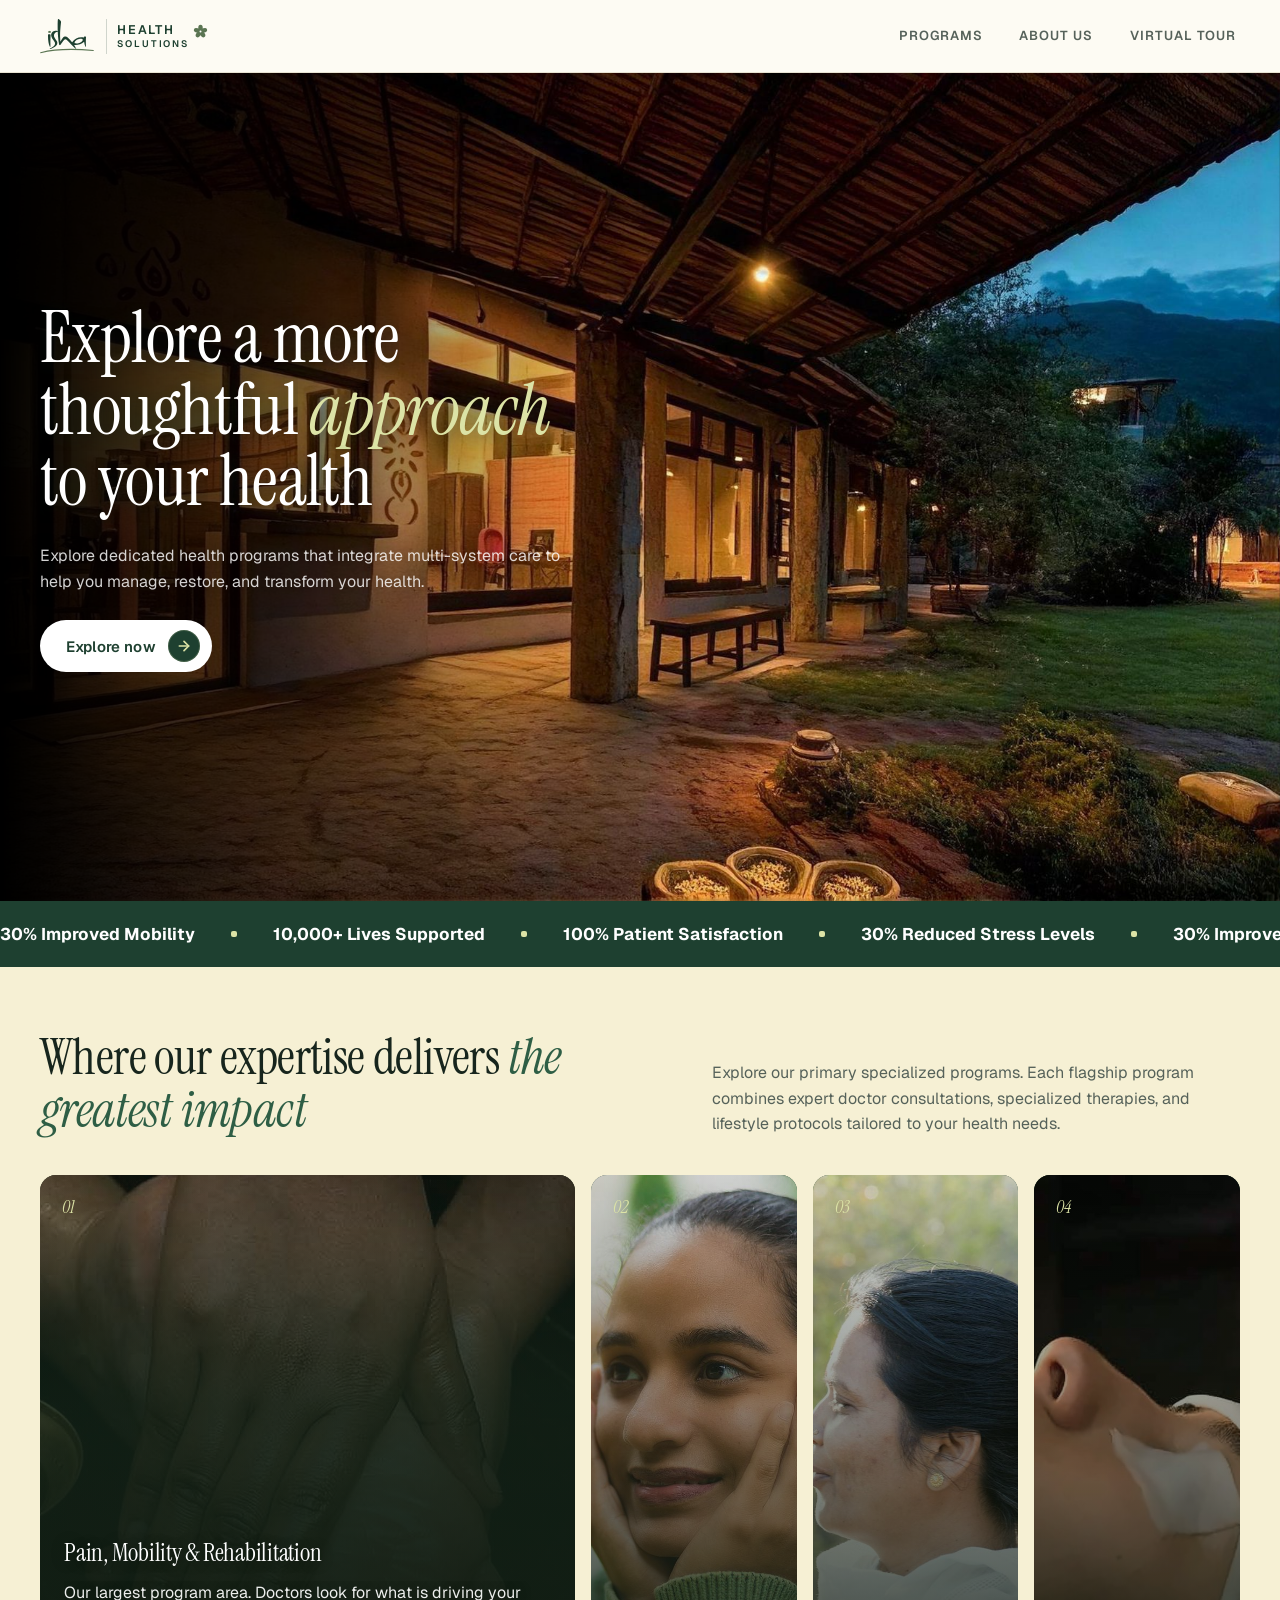
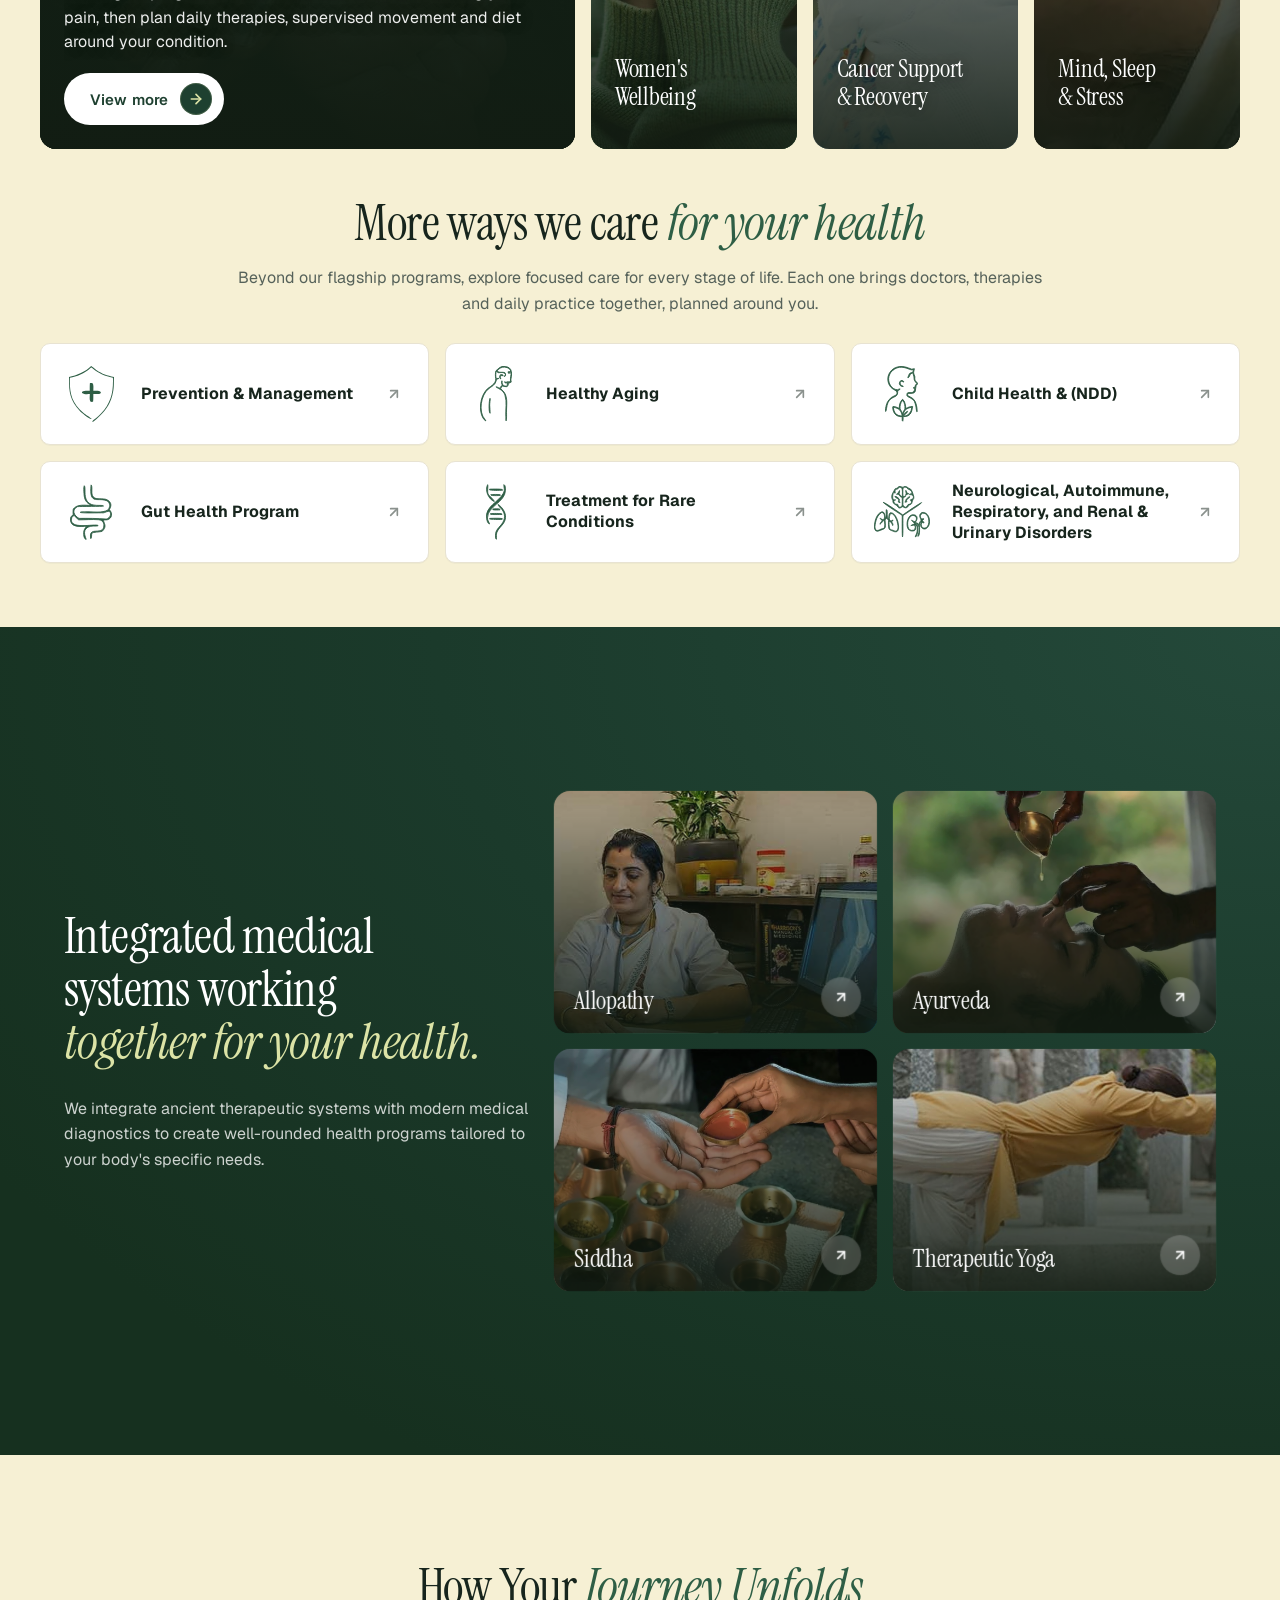
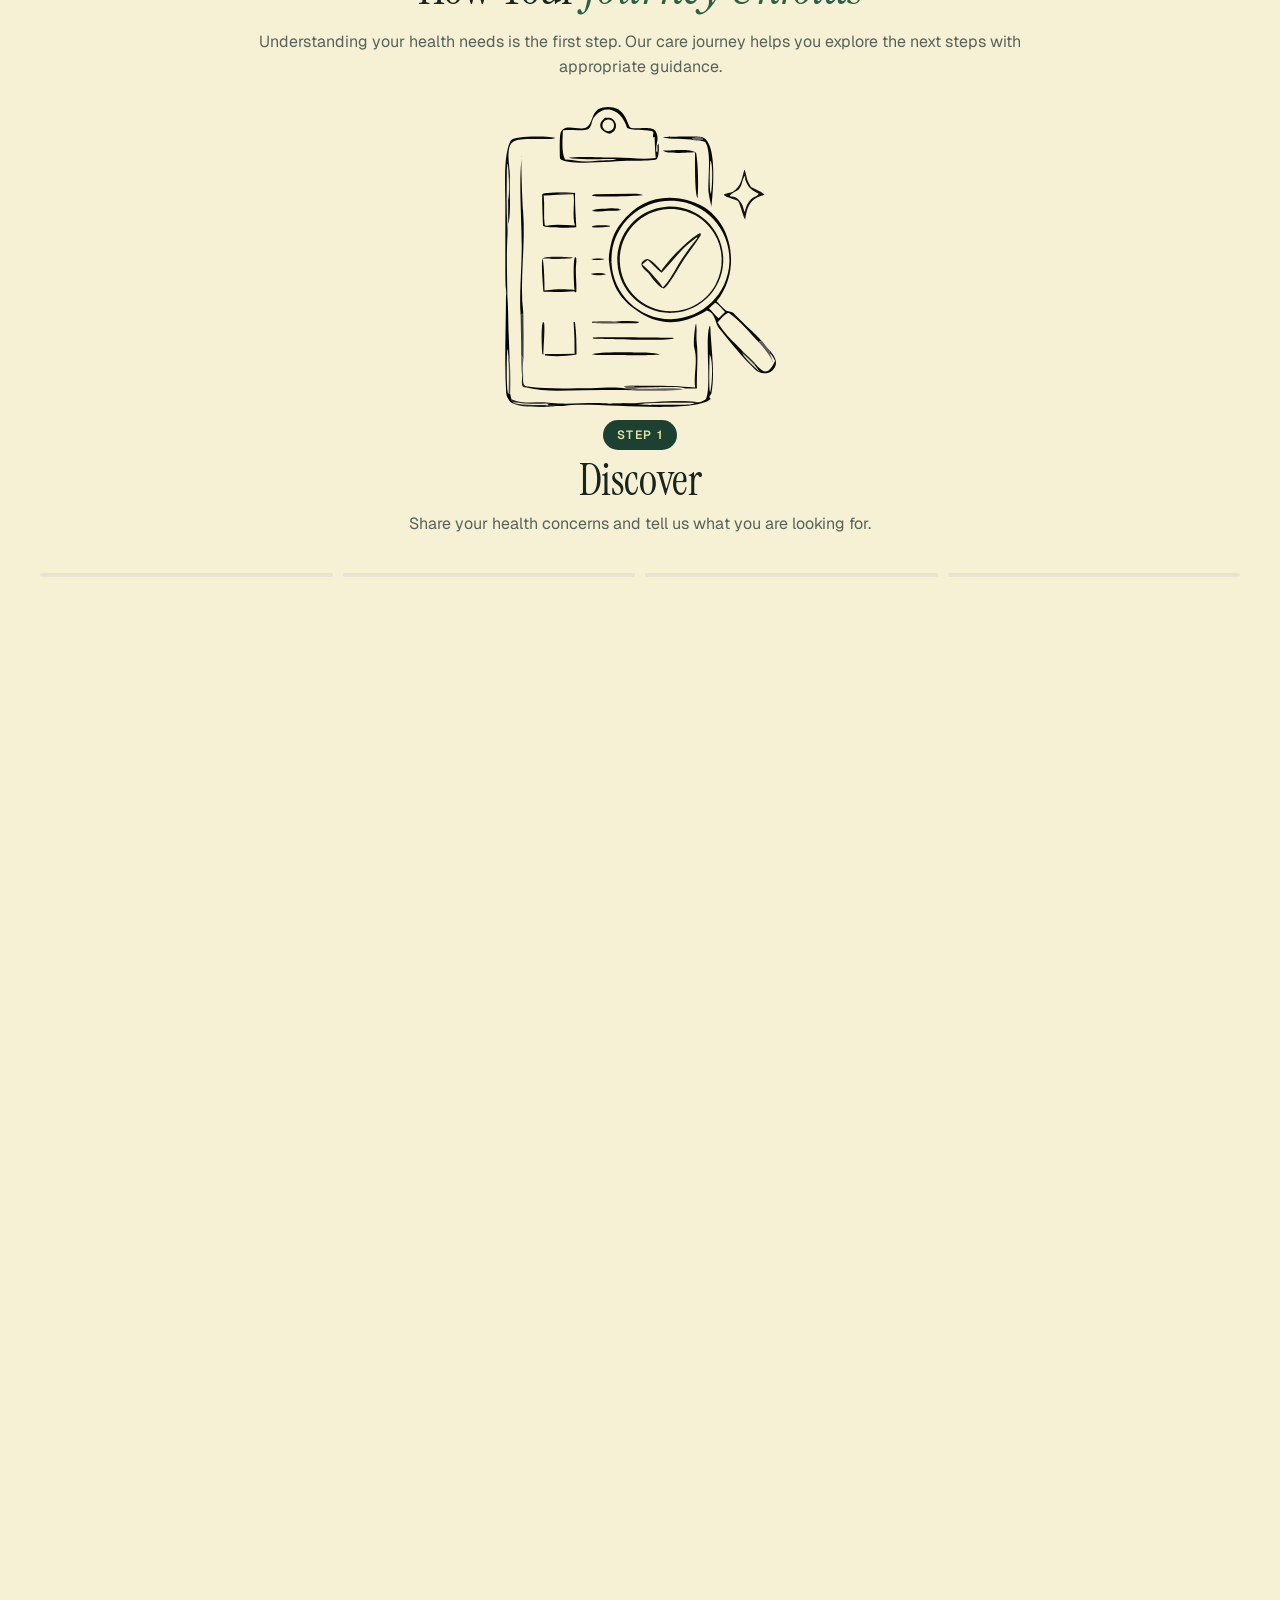
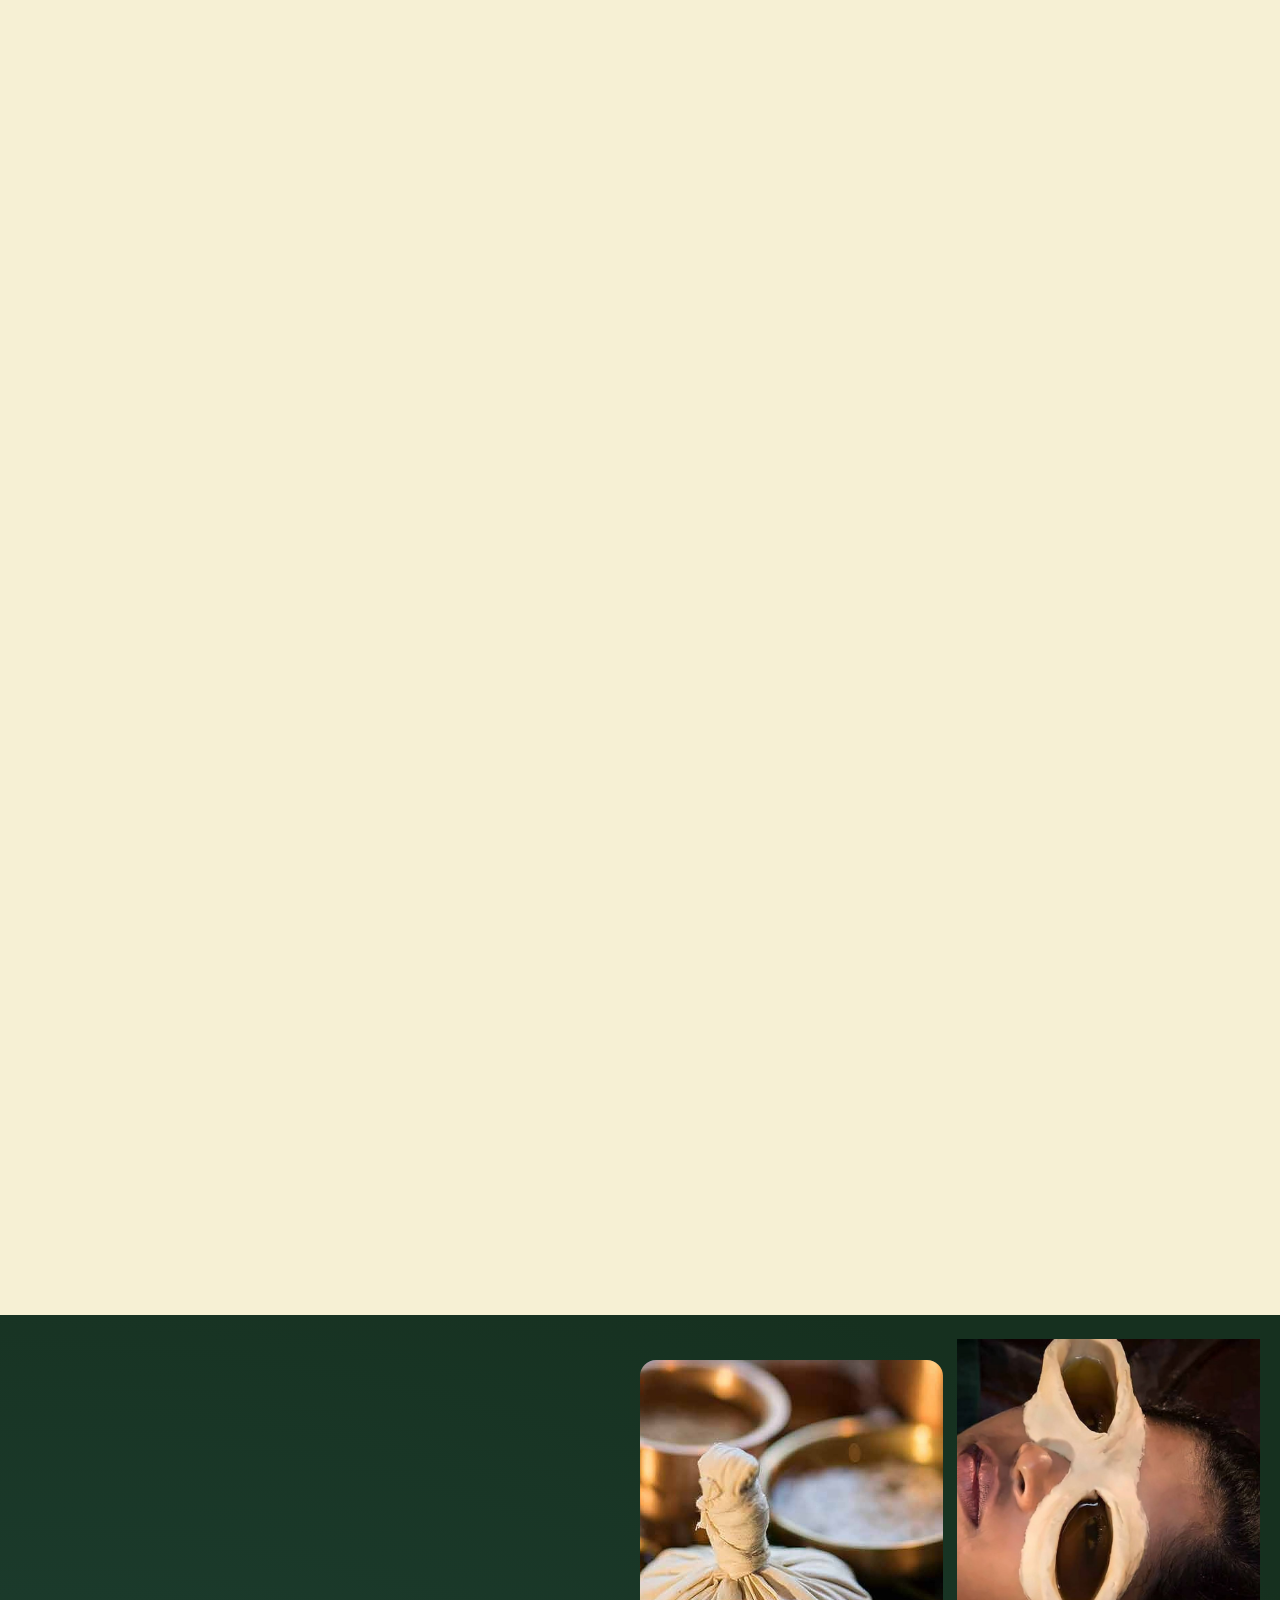
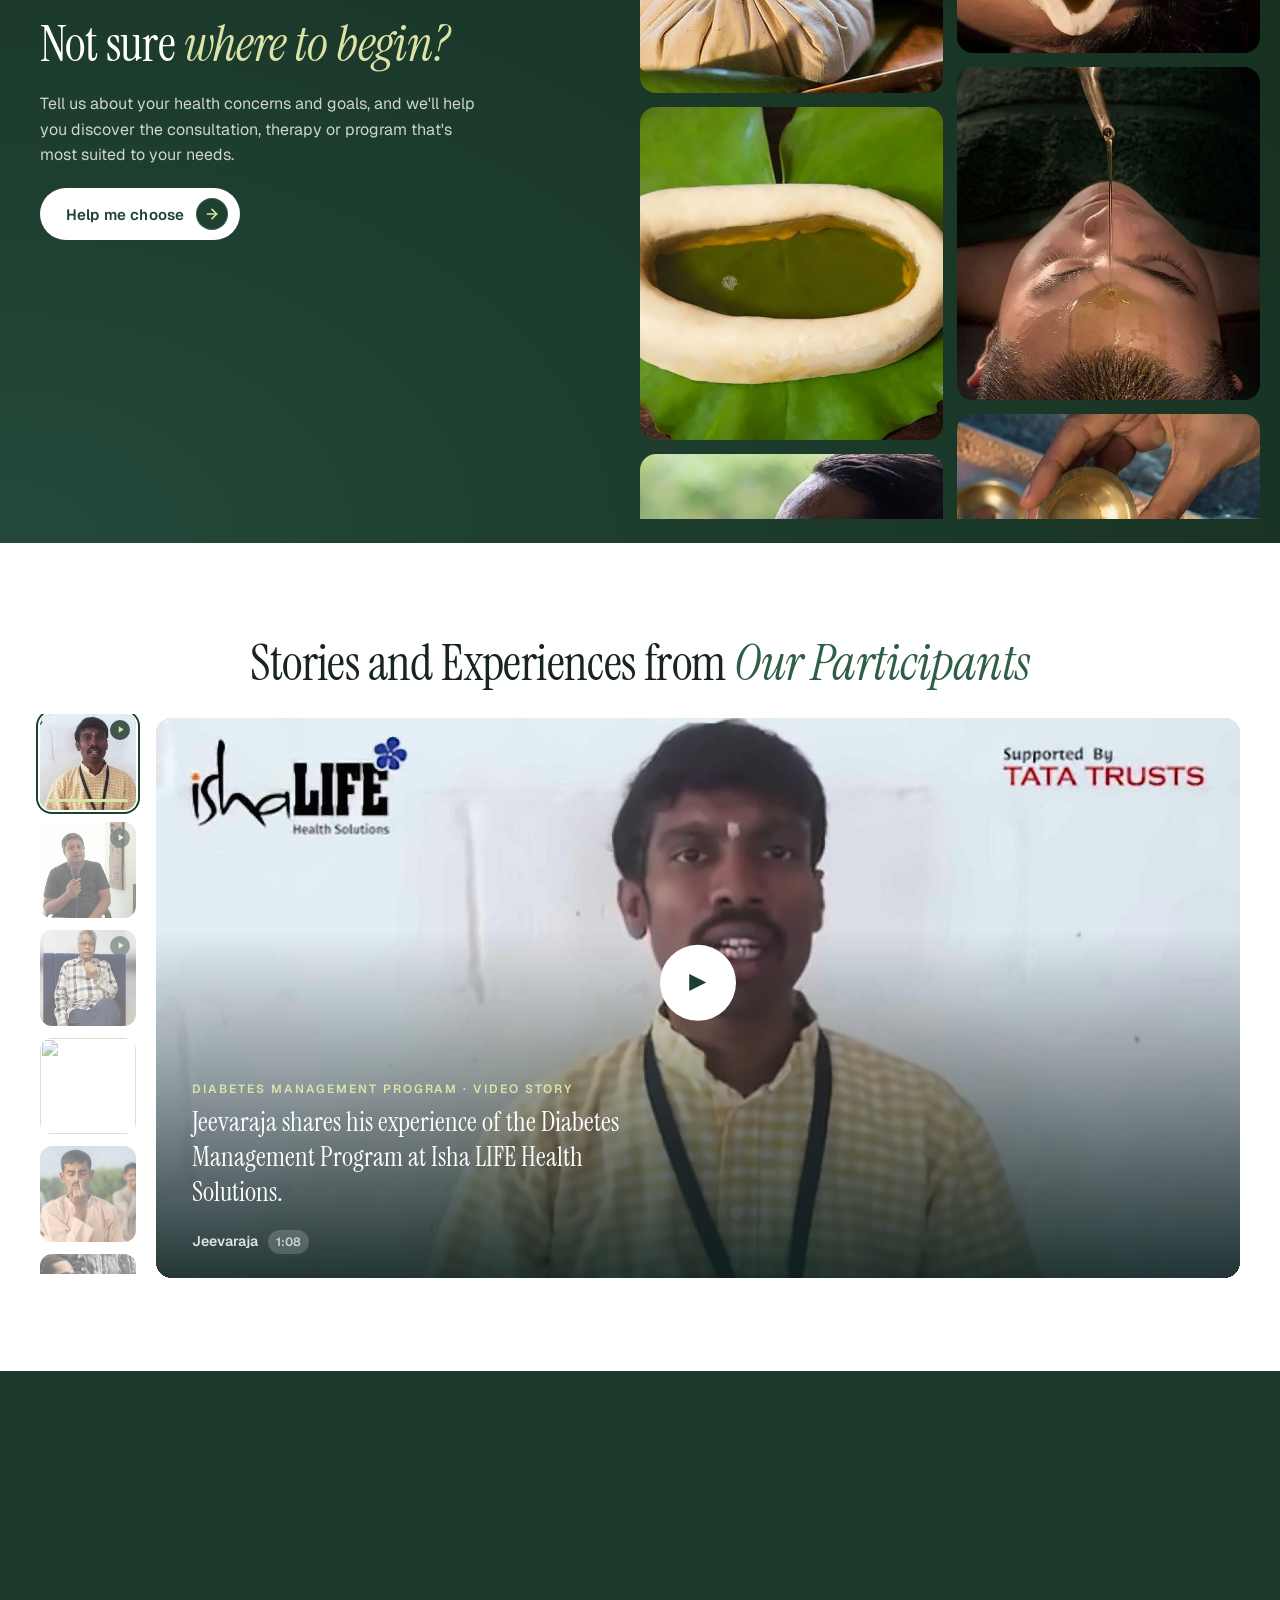
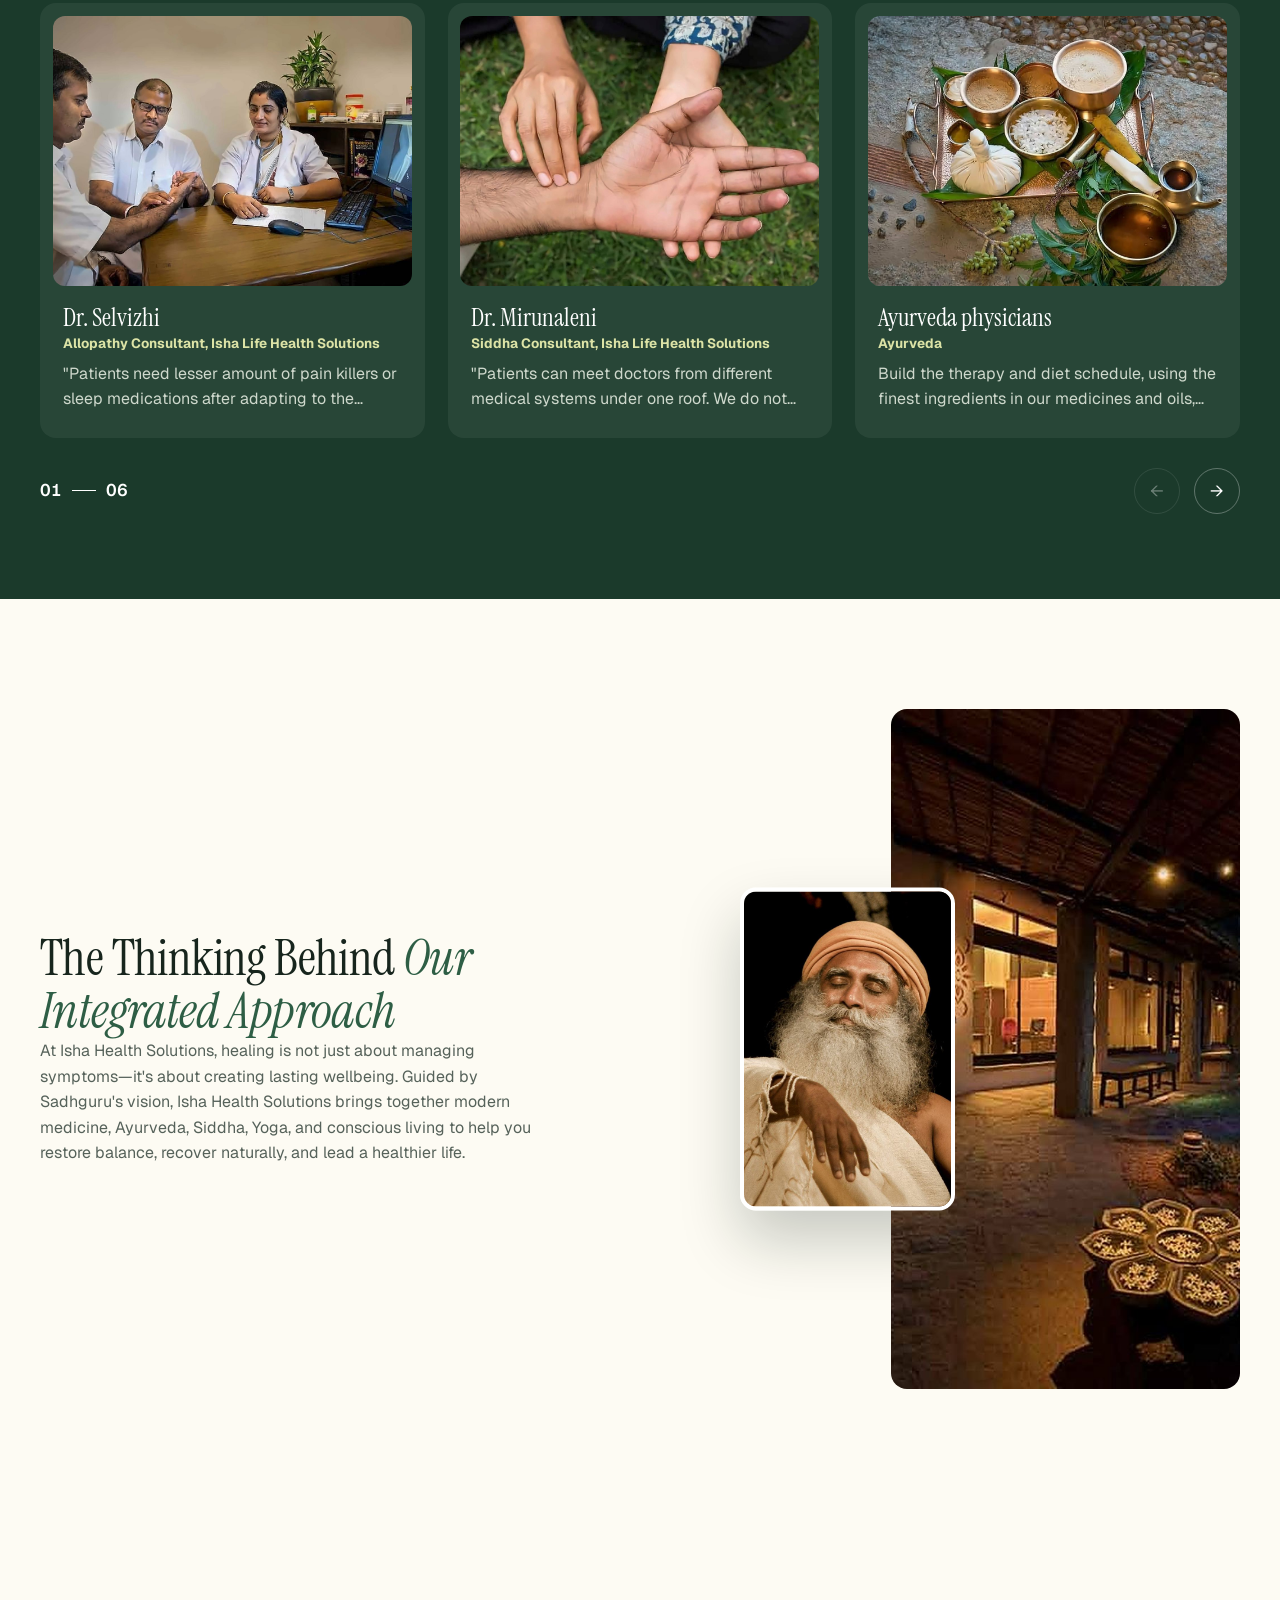
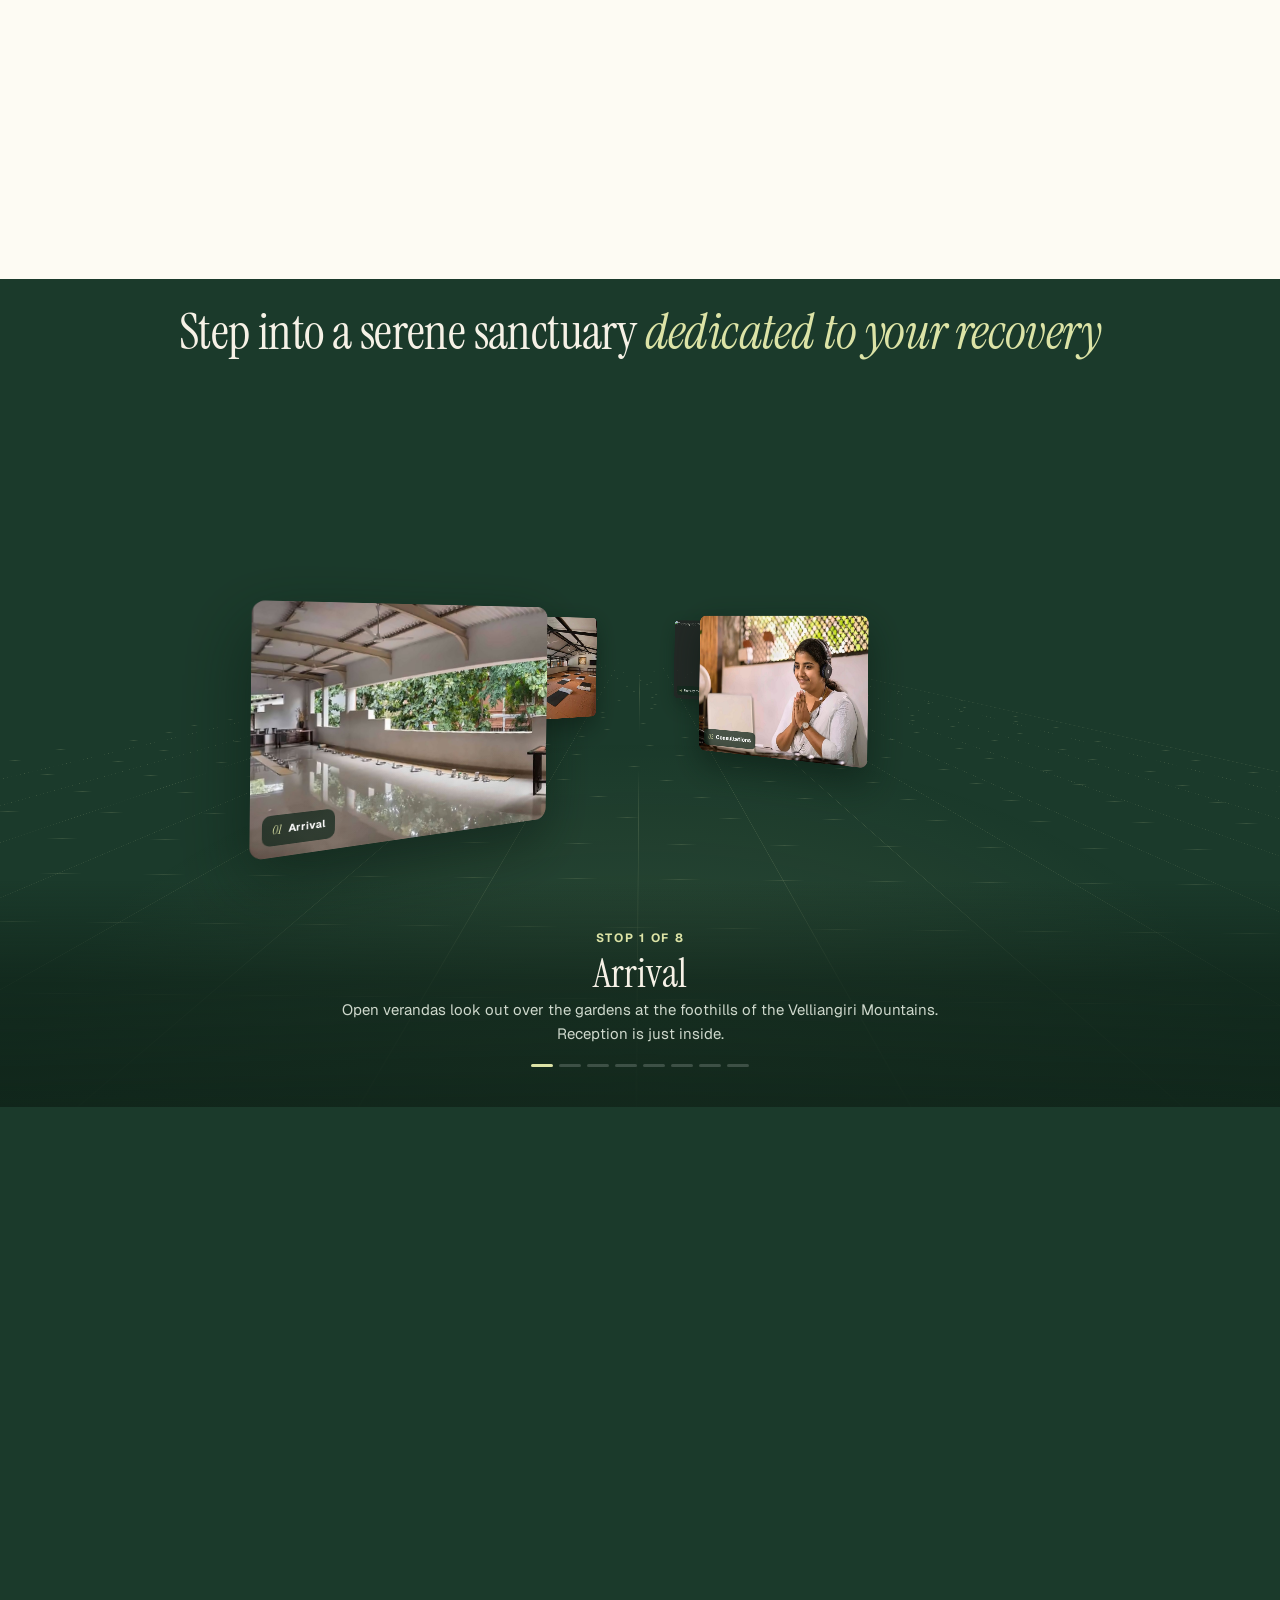
==== commit bd007af4: "Add files via upload" ====
--- a/index.html
+++ b/index.html
@@ -774,7 +774,7 @@
 'Alongside your oncology team, never in place of them. The work here is appetite, sleep and strength held steady through treatment, then carefully rebuilt afterwards, at the pace your body sets rather than a schedule.',
 'Sleep that will not come. A mind that will not settle. Tiredness that rest no longer reaches. We work through breath, digestion, routine and the nervous system itself, rather than quieting the signal and leaving the cause.'];
 var FI=['c-pain','c-women','c-cancer','c-mind'];
-$('fps').innerHTML=FD.map(function(d,i){return '<article class="fp" data-open="'+(i===0)+'"><img src="i/'+FI[i]+'.jpg" alt=""><span class="no">0'+(i+1)+'</span><div class="ft"><h3><button type="button" data-i="'+i+'" aria-expanded="'+(i===0)+'">'+CAT[i][0]+'</button></h3><div class="mo"><p>'+d+'</p><button class="fcta" type="button" data-go="'+i+'">Enquire now <span class="ci">\u2192</span></button></div></div></article>'}).join('');
+$('fps').innerHTML=FD.map(function(d,i){return '<article class="fp" data-open="'+(i===0)+'"><img src="i/'+FI[i]+'.jpg" alt=""><span class="no">0'+(i+1)+'</span><div class="ft"><h3><button type="button" data-i="'+i+'" aria-expanded="'+(i===0)+'">'+CAT[i][0]+'</button></h3><div class="mo"><p>'+d+'</p><button class="fcta" type="button" data-go="'+i+'">View more <span class="ci">\u2192</span></button></div></div></article>'}).join('');
 var fpa=[].slice.call(document.querySelectorAll('.fp'));
 function fopen(i){fpa.forEach(function(f,j){f.dataset.open=(j===i);f.querySelector('h3 button').setAttribute('aria-expanded',j===i)})}
 $('fps').addEventListener('mouseover',function(e){if(innerWidth<=900||!matchMedia('(hover:hover)').matches)return;var f=e.target.closest('.fp');if(f)fopen(fpa.indexOf(f))});
--- a/c/components.css
+++ b/c/components.css
@@ -2336,3 +2336,216 @@
 html body #formats.md2f .md2-t[aria-selected=true] small{background:none!important;color:rgba(255,255,255,.78)!important}
 html body #formats.md2f .md2-t em.md2-sub,html body #formats.md2f .md2-rd{display:none!important}
 @media(max-width:860px){html body #formats.md2f .md2-tabs{flex-wrap:nowrap!important;justify-content:flex-start!important;overflow-x:auto!important;margin-inline:-16px!important;padding:2px 16px 6px!important;scrollbar-width:none}html body #formats.md2f .md2-tabs::-webkit-scrollbar{display:none}html body #formats.md2f .md2-t{flex:none!important;padding:5px 18px 5px 5px!important}html body #formats.md2f .md2-ic{width:38px!important;height:38px!important}}
+/* v175 home refinements */
+.hero .hbg::after{content:"";position:absolute;inset:0;background:linear-gradient(180deg,rgba(0,0,0,.35),rgba(0,0,0,.5));pointer-events:none}
+html body #stories .hd{display:grid!important;grid-template-columns:1fr!important;text-align:center!important;justify-items:center!important}
+html body #stories .hd p,html body #tour .head p.lede{display:none!important}
+html body #tour .head{text-align:center!important;justify-items:center!important;margin-inline:auto!important;max-width:none!important}
+html body #tour .head h2{margin-inline:auto!important}
+html body #needs .oth{margin-top:48px!important;padding-top:0!important}
+html body main section#stories div.hd,html body section#tour div.head{display:grid!important;grid-template-columns:minmax(0,1fr)!important;justify-items:center!important;text-align:center!important}
+html body main section#stories div.hd h2,html body section#tour div.head h2{text-align:center!important;margin-inline:auto!important;max-width:24ch!important}
+html body section#stories#stories div.hd.hd,html body section#tour#tour div.head.head{display:grid!important;grid-template-columns:minmax(0,1fr)!important;justify-items:center!important;text-align:center!important}
+html body section#stories#stories div.hd.hd h2,html body section#tour#tour div.head.head h2{text-align:center!important;margin-inline:auto!important;max-width:24ch!important}
+/* v176 consistent section rhythm, centred hero, one-line headings */
+html:root{--sec-y:clamp(56px,5vw,80px)!important}
+html body main>section#programs,html body section#enquire{padding-block:var(--sec-y)!important}
+html body #systems .p4h{align-items:start!important}
+html body #form .fm{align-items:start!important}
+html body #notsure .ns .t{justify-content:flex-start!important;padding-top:var(--sec-y)!important;padding-bottom:var(--sec-y)!important}
+html body section#enquire .fm,html body section#enquire>.w>*{align-items:start!important}
+/* hero copy centred in frame */
+html body .hero{display:grid!important;place-items:center!important;align-items:center!important}
+html body .hero>.w:not(.phcr){display:grid;place-items:center;width:min(1200px,100% - 32px);margin-inline:auto;padding-block:clamp(56px,8vw,96px)!important}
+html body .hero .copy{margin-inline:auto!important;text-align:center!important;justify-items:center!important;max-width:min(860px,100%)!important}
+html body .hero .copy>*{margin-inline:auto!important}
+html body .hero h1{max-width:18ch!important;margin-inline:auto!important;text-align:center!important}
+html body .hero p.sub{text-align:center!important}
+html body .hero::before{background:linear-gradient(0deg,rgba(0,0,0,.25),rgba(0,0,0,.25))!important}
+/* one-line section headings (wrap only when the screen is too narrow) */
+html body section#stories#stories div.hd.hd h2,html body section#tour#tour div.head.head h2{max-width:none!important}
+html body section#tour#tour div.head.head h2 em,html body section#tour#tour div.head.head h2 span{display:inline!important}
+@media(min-width:1100px){html body section#stories#stories div.hd.hd h2,html body section#tour#tour div.head.head h2{white-space:nowrap!important}}
+html body .hero>.w.phcr{justify-content:center!important;text-align:center}
+html body main>section#programs.g12.g12e,html body main>section#programs.g12.g12d{padding-block:var(--sec-y)!important}
+/* v176 side sheet: modern stepper, no eyebrows, enrol options as boxes */
+#ss .ss-stp{display:flex;align-items:center;gap:10px;list-style:none;margin:0;padding:0;counter-reset:none}
+#ss .ss-stp li{display:flex;align-items:center;gap:8px;font:500 13px/1 var(--f-sans);color:var(--n-600);white-space:nowrap}
+#ss .ss-stp li+li::before{content:"";width:28px;height:2px;border-radius:2px;background:var(--n-200);margin-right:2px}
+#ss .ss-stp li.done+li::before{background:var(--brand-800)}
+#ss .ss-stp i{width:24px;height:24px;border-radius:50%;display:grid;place-items:center;font:600 12px/1 var(--f-sans);font-style:normal;background:var(--n-0);border:1.5px solid var(--n-200);color:var(--n-600);box-sizing:border-box}
+#ss .ss-stp li.on{color:var(--n-900);font-weight:600}
+#ss .ss-stp li.on i{background:var(--brand-800);border-color:var(--brand-800);color:#fff;box-shadow:0 0 0 4px rgba(30,64,48,.12)}
+#ss .ss-stp li.done i{background:var(--brand-100,#E3EDDC);border-color:var(--brand-800);color:var(--brand-800)}
+#ssC .ss-top{gap:12px!important}
+#ssE .ss-stp{margin-bottom:4px}
+#ssE:has(.ss-back[hidden]) .ss-stp{display:none}
+#ssE .ss-eb{display:none!important}
+/* enrol options as rectangle boxes */
+#ssC .ss-sec .ss-modes{display:grid;grid-template-columns:repeat(3,minmax(0,1fr));gap:10px}
+#ssC .ss-modes li{display:grid;align-content:start;gap:8px;padding:16px 14px;background:var(--n-0);border:1px solid var(--n-200);border-radius:16px;min-width:0}
+#ssC .ss-modes i{width:40px;height:40px;border-radius:12px;display:grid;place-items:center;background:var(--n-100);color:var(--brand-800);margin:0 0 4px}
+#ssC .ss-modes i svg{width:20px;height:20px}
+#ssC .ss-modes b{font:600 16px/1.25 var(--f-sans);color:var(--n-900)}
+#ssC .ss-modes .ss-dur{justify-self:start;margin:0;padding:5px 9px;border-radius:8px;background:var(--brand-800);color:#fff;font:600 12.5px/1.3 var(--f-sans)}
+#ssC .ss-modes small{font:400 13px/1.45 var(--f-sans);color:var(--n-600)}
+@media(max-width:479px){#ssC .ss-sec .ss-modes{grid-template-columns:1fr}#ssC .ss-modes li{grid-template-columns:40px minmax(0,1fr);column-gap:12px;align-items:center}#ssC .ss-modes i{grid-row:1/4;margin:0}}
+/* v177 modes flow: section CTAs + modes inside side sheet */
+.sec-cta{display:flex;justify-content:center;margin-top:clamp(28px,4vw,48px)}
+#ssC .ms-b{gap:16px!important;padding-bottom:0}
+#ssC .ms-sub{margin:0;padding:10px 14px;border-radius:12px;background:var(--n-100);font:400 14px/1.4 var(--f-sans);color:var(--n-600)}
+#ssC .ms-sub b{color:var(--n-900);font-weight:600}
+#ssC .ms-sub[hidden]{display:none}
+html body #ss #formats.md2f{padding:0!important;background:none!important;margin:0}
+html body #ss #formats.md2f .md2-tabs{justify-content:flex-start!important;flex-wrap:wrap!important;overflow:visible!important;margin:0 0 14px!important;padding:0!important}
+html body #ss #formats.md2f .md2-t{padding:5px 16px 5px 5px!important}
+html body #ss #formats.md2f .md2-ic{width:36px!important;height:36px!important}
+html body #ss #formats.md2f .md2-t b{font-size:15px!important}
+html body #ss #formats.md2f .md3{grid-template-columns:1fr!important;padding:0!important;border:0!important;background:none!important;gap:14px!important}
+html body #ss #formats.md2f .md3-im{height:170px!important;min-height:0!important}
+html body #ss #formats.md2f .md3-im .md3-cap{transform:scale(.8);transform-origin:left bottom}
+html body #ss #formats.md2f .md3-info{grid-template-columns:1fr!important}
+html body #ss #formats.md2f .md3-cta{position:sticky;bottom:0;z-index:2;margin:6px calc(-1*clamp(22px,4vw,32px)) 0!important;padding:14px clamp(22px,4vw,32px) calc(14px + env(safe-area-inset-bottom,0px))!important;background:var(--n-50);border-top:1px solid var(--n-200)}
+html body #ss #formats.md2f .md3-cta::before{display:none}
+html body #ss #formats.md2f .md3-cta .btn{width:100%!important;white-space:normal}
+#ssE input[readonly]{background:var(--n-100)!important;color:var(--n-900);cursor:default}
+html body #ss #formats.md2f{margin:0!important;width:auto!important;max-width:none!important}
+html body #ss #formats.md2f .md3,html body #ss #formats.md2f .md3-info{overflow:visible!important}
+/* v178 hero: left aligned, vertically centred */
+html body .hero .copy{margin-inline:0!important;text-align:left!important;justify-items:start!important;max-width:min(720px,100%)!important}
+html body .hero .copy>*{margin-inline:0!important}
+html body .hero h1,html body .hero p.sub{text-align:left!important;margin-inline:0!important}
+html body .hero>.w:not(.phcr){place-items:center start!important;justify-items:start!important}
+html body .hero>.w.phcr{justify-content:flex-start!important;text-align:left}
+/* side sheet: fixed width, no images, one icon weight, stepper fixed at top */
+#ss .ss-p{width:min(520px,100vw)!important;max-width:100vw!important}
+#ssC .ss-head .ss-im,html body #ss #formats.md2f .md3-im{display:none!important}
+#ss svg{stroke-width:1.75!important}
+#ss #ssE .ss-stp{position:sticky;top:76px;z-index:3;margin:-8px calc(-1*clamp(22px,4vw,36px)) 4px;padding:12px clamp(22px,4vw,36px);background:var(--n-50);border-bottom:1px solid var(--n-200)}
+#ss #ssE:has(.ss-back[hidden]) .ss-stp{display:none}
+
+/* v179 sheet success state */
+#ss #ssE:has(form.is-done)>:is(.ss-stp,h3,p,.ss-back){display:none!important}
+#ss #ssE:has(form.is-done){padding-top:76px}
+#ss form.is-done .fe-done{padding-top:24px}
+form.is-done>:not(.fe-done){display:none!important}
+/* v180 hero gradient: black 100% at left -> 0 at centre */
+html body .hero::before{background:none!important}
+html body .hero .hbg::after{background:linear-gradient(90deg,rgba(0,0,0,1) 0%,rgba(0,0,0,0) 50%)!important}
+/* v180 side sheet follows the Help-me-choose layout: step label + segmented progress, grouped panels, footer actions */
+#ss .ss-pg{display:grid;gap:10px;padding-right:64px}
+#ss .ss-pgl{font:600 12px/1 var(--f-sans);letter-spacing:.12em;text-transform:uppercase;color:var(--n-600)}
+#ss .ss-pgl b{font-weight:700;color:var(--brand-800)}
+#ss .ss-bars{display:grid;grid-template-columns:repeat(2,minmax(0,1fr));gap:6px;list-style:none;margin:0;padding:0}
+#ss .ss-bars li{height:4px;border-radius:4px;background:var(--n-100)}
+#ss .ss-bars li.cur,#ss .ss-bars li.done{background:var(--brand-800)}
+#ssC .ss-top{padding-top:22px!important;gap:16px!important;padding-right:clamp(22px,4vw,32px)!important}
+html body #ssC .ss-top h3,html body #ssE>h3{font-size:clamp(28px,2.4vw,34px)!important}
+#ssC .ss-v2{gap:16px!important;padding-top:18px!important}
+#ssC .ss-sec{background:var(--n-0);border:1px solid var(--n-200);border-radius:22px;padding:20px 22px}
+#ssC .ss-sec h4{margin:0 0 14px!important;font:700 11.5px/1.2 var(--f-sans)!important;letter-spacing:.14em!important;text-transform:uppercase!important;color:var(--n-600)!important}
+#ssC .ss-ben li{background:var(--n-50);border:0;padding:12px 14px}
+#ssC .ss-sec .ss-who{background:none;padding:0!important}
+#ssC .ss-modes li{background:var(--n-50);border:0}
+#ssC .ss-v2 .ss-acts{display:flex;justify-content:flex-end;margin-top:0!important}
+#ssC .ss-acts .btn{width:auto!important}
+/* enquiry view */
+#ss #ssE .ss-pg{position:sticky;top:0;z-index:3;margin:0 calc(-1*clamp(22px,4vw,36px)) 6px;padding:22px 76px 16px clamp(22px,4vw,36px);background:var(--n-50);border-bottom:1px solid var(--n-200)}
+#ss #ssE:has(.ss-back[hidden]) .ss-pg{display:none}
+#ss #ssE{padding-top:0!important}
+#ss #ssE:has(.ss-back[hidden]){padding-top:76px!important}
+#ss #ssE .ss-ft{position:sticky;bottom:0;z-index:2;display:flex;align-items:center;justify-content:flex-end;gap:12px;margin:8px calc(-1*clamp(22px,4vw,36px)) 0;padding:14px clamp(22px,4vw,36px) calc(14px + env(safe-area-inset-bottom,0px));background:var(--n-50);border-top:1px solid var(--n-200)}
+#ss #ssE .ss-ft .ss-back{position:static!important;width:auto!important;height:48px!important;margin:0 auto 0 0!important;padding:0 22px!important;border:1px solid var(--n-200)!important;border-radius:999px;background:var(--n-0)!important;font:600 15px/1 var(--f-sans)!important}
+#ss #ssE .ss-ft .ss-back[hidden]{display:none!important}
+#ss #ssE .ss-ft .btn{width:auto!important}
+/* v180 one section = one viewport frame (desktop + tablet landscape) */
+@media(min-width:861px) and (min-height:600px){
+ html body main>section:is(#stories,#doctors,#form,#ins,#faq,#systems,#intro,#notsure){min-height:calc(100svh - var(--hh,72px))!important;display:flex!important;flex-direction:column!important;justify-content:center!important;box-sizing:border-box}
+ html body main>section:is(#stories,#doctors,#form,#ins,#faq,#systems,#intro)>.w{width:min(1200px,100% - 32px)}
+ /* stories: video + thumbs sized to the frame */
+ html body #stories .vid{height:clamp(300px,calc(100svh - var(--hh,72px) - 2*var(--sec-y) - 150px),560px)!important;min-height:0!important}
+ html body #stories .th{max-height:clamp(300px,calc(100svh - var(--hh,72px) - 2*var(--sec-y) - 150px),560px);overflow:auto;scrollbar-width:none}
+ html body #stories .hd{margin-bottom:28px!important}
+ /* doctors */
+ html body #doctors .dc img{aspect-ratio:auto!important;height:clamp(180px,calc(100svh - var(--hh,72px) - 2*var(--sec-y) - 380px),340px)!important;width:100%;object-fit:cover}
+ html body #doctors .hd{margin-bottom:28px!important}
+ /* insights */
+ html body #ins .ic img,html body #ins img{max-height:clamp(140px,calc(100svh - var(--hh,72px) - 2*var(--sec-y) - 420px),240px);object-fit:cover}
+ html body #ins .hd{margin-bottom:28px!important}
+ /* form: drop decorative strip, tighten */
+ html body #form .strip{display:none!important}
+ html body #form form textarea{min-height:72px!important}
+ html body #form form{gap:12px!important}
+ /* faq */
+ html body #faq .hd{margin-bottom:24px!important}
+}
+@media(min-width:861px) and (min-height:600px){
+ html body main>section#stories#stories .stories .vid{height:clamp(300px,calc(100svh - var(--hh,72px) - 2*var(--sec-y) - 130px),560px)!important}
+ html body main>section#stories#stories .stories .th{height:clamp(300px,calc(100svh - var(--hh,72px) - 2*var(--sec-y) - 130px),560px)!important;max-height:none}
+ html body main>section#stories#stories .stories{height:auto!important}
+ html body main>section:is(#stories,#doctors,#ins,#faq)#x,html body main>section#doctors .hd.hd,html body main>section#ins .hd.hd,html body main>section#stories .hd.hd{margin-bottom:28px!important}
+ html body main>section#ins .cn,html body main>section#doctors .cn{margin-top:16px!important;padding-top:14px!important}
+ html body main>section#faq .fql>li>button{padding-block:16px!important}
+ html body main>section#faq .fql{margin-top:12px!important}
+}
+@media(min-width:861px) and (min-height:600px){
+ html body main>section#doctors .dc img{height:clamp(170px,calc(100svh - var(--hh,72px) - 2*var(--sec-y) - 430px),300px)!important}
+ html body main>section#faq .fql li button,html body main>section#faq .fql li>[role=button]{padding-block:12px!important;min-height:52px}
+}
+/* v180 fit sections to the viewport */
+html:root{--sec-y:clamp(40px,min(5vw,7.5vh),80px)!important}
+@media(min-width:861px) and (max-height:820px){
+ html body main section :is(.hd,.head,.md2-hd){margin-bottom:28px!important}
+ .sec-cta{margin-top:20px}
+}
+@media(min-width:861px) and (max-height:820px){
+ html body #faq .fql>li>button{padding-block:8px!important;min-height:48px!important}
+ html body main section .cn{margin-top:10px!important;padding-top:10px!important}
+}
+@media(min-width:861px) and (max-height:820px){
+ html body main section#faq#faq .fql>li>button{padding-block:8px!important;min-height:48px!important}
+ html body main section:is(#doctors,#ins)#doctors .cn,html body main section#ins#ins .cn,html body main section#doctors#doctors .cn{margin-top:8px!important;padding-top:8px!important}
+}
+/* v180 "Not sure" flow: same type scale + width as the other side sheets */
+html body #hm .box{width:min(520px,100vw)!important;max-width:100vw!important}
+html body #hm .ttl{font:400 clamp(30px,2.6vw,36px)/1.08 var(--f-serif)!important;text-align:left!important;letter-spacing:-.01em}
+html body #hm :is(.lb,.lab,.rh,.q>b){font:600 12px/1.2 var(--f-sans)!important;letter-spacing:.14em!important;text-transform:uppercase;color:var(--brand-600)!important}
+html body #hm .pgl,html body #hm .pgl b{font:600 12px/1.2 var(--f-sans)!important;letter-spacing:.1em}
+html body #hm :is(.mode .mt2 b,.dq b,.rec b,.ccard b,.pan h6){font:600 16px/1.3 var(--f-sans)!important}
+html body #hm :is(.mode .mt2 span,.rec .w,.ccard .why,.pan .sub,.note,.pp,.sfa p){font-size:14px!important;line-height:1.5!important}
+html body #hm .hpill{font:500 15px/1.3 var(--f-sans)!important}
+html body #hm .hpill small{font:500 13px/1.2 var(--f-sans)!important}
+html body #hm .mode em,html body #hm .rec .bd{font:700 11px/1 var(--f-sans)!important;letter-spacing:.08em}
+html body #hm :is(.go,.prev){height:52px!important;font:600 15px/1 var(--f-sans)!important}
+html body #hm .inp{font:400 15px/1 var(--f-sans)!important}
+html body #hm .ttl{padding-left:0!important;padding-right:0!important}
+@media(max-width:600px){html body #hm .mode:has(em){display:grid!important;grid-template-columns:20px minmax(0,1fr);column-gap:14px;align-items:start}
+ html body #hm .mode:has(em) .tk{grid-row:1/3;grid-column:1}
+ html body #hm .mode:has(em) em{position:static!important;grid-row:1;grid-column:2;justify-self:start;margin-bottom:8px}
+ html body #hm .mode:has(em) .mt2{grid-row:2;grid-column:2}}
+@media(max-width:600px){html body #hm .mode:has(em){row-gap:6px!important}html body #hm .mode:has(em) em{margin-bottom:0!important}html body #hm .mode:has(em) .mt2{margin-top:0!important}}
+/* v181 not-sure text: vertically centred, left aligned */
+html body #notsure .ns .t{justify-content:center!important;align-items:flex-start!important;text-align:left!important}
+@media(min-width:861px){html body main>section#stories#stories .stories .vid{aspect-ratio:auto!important;width:100%!important;justify-self:stretch!important}}
+/* v183 sheet: only the stepper is fixed; title scrolls with the info */
+#ssC .ss-head h3{margin:0;font:400 clamp(30px,2.6vw,36px)/1.06 var(--f-serif)!important;color:var(--n-900)}
+#ssC .ss-top{padding-bottom:16px!important}
+/* v184 intro hugs its content */
+html body main>section#intro{min-height:0!important;height:auto!important}
+/* v185 enquiry view: back icon, stepper and close share one fixed bar */
+#ss #ssE .ss-etop{position:sticky;top:0;z-index:4;display:flex;align-items:center;gap:14px;height:76px;margin:0 calc(-1*clamp(22px,4vw,36px)) 8px;padding:0 76px 0 clamp(22px,4vw,36px);background:var(--n-50);border-bottom:1px solid var(--n-200);box-sizing:border-box}
+#ss #ssE .ss-etop .ss-back{position:static!important;all:unset;box-sizing:border-box;flex:none;width:44px;height:44px;border-radius:50%;display:grid!important;place-items:center;border:1px solid var(--n-200);background:var(--n-0);color:var(--n-900);cursor:pointer;margin:0!important;padding:0!important}
+#ss #ssE .ss-etop .ss-back:hover{border-color:var(--brand-800)}
+#ss #ssE .ss-etop .ss-back:focus-visible{outline:2px solid var(--brand-600);outline-offset:2px}
+#ss #ssE .ss-etop .ss-stp{position:static!important;margin:0!important;padding:0!important;border:0!important;background:none!important}
+#ss #ssE .ss-etop:has(.ss-back[hidden]){display:none}
+/* v186 modes sheet: sticky submit + labelled close */
+#ss.ss-modes .ss-x{width:auto!important;height:44px!important;border-radius:999px!important;display:inline-flex!important;align-items:center;gap:6px;padding:0 12px 0 16px!important;font:600 14px/1 var(--f-sans);color:var(--n-900)}
+#ss.ss-modes .ss-x svg{width:18px;height:18px}
+#ss.ss-modes #ef>button[type=submit]{position:sticky;bottom:16px;z-index:3;width:100%;box-shadow:0 0 0 16px var(--n-50),0 -17px 0 0 var(--n-200)}
+#ss.ss-modes #ssE{padding-bottom:16px}
+#ss.ss-modes #ssE .ss-etop{padding-right:132px}
+/* v187 modes sheet: title + close fixed at top */
+#ss.ss-modes #ssE{padding-top:0!important}
+#ss.ss-modes #ssE>h3{position:sticky;top:0;z-index:4;display:flex;align-items:center;min-height:76px;margin:0 calc(-1*clamp(22px,4vw,36px)) 12px!important;padding:12px 140px 12px clamp(22px,4vw,36px)!important;background:var(--n-50);border-bottom:1px solid var(--n-200);box-sizing:border-box;font-size:clamp(24px,2.2vw,28px)!important}
+#ss.ss-modes #ssE:has(form.is-done)>h3{display:none!important}
